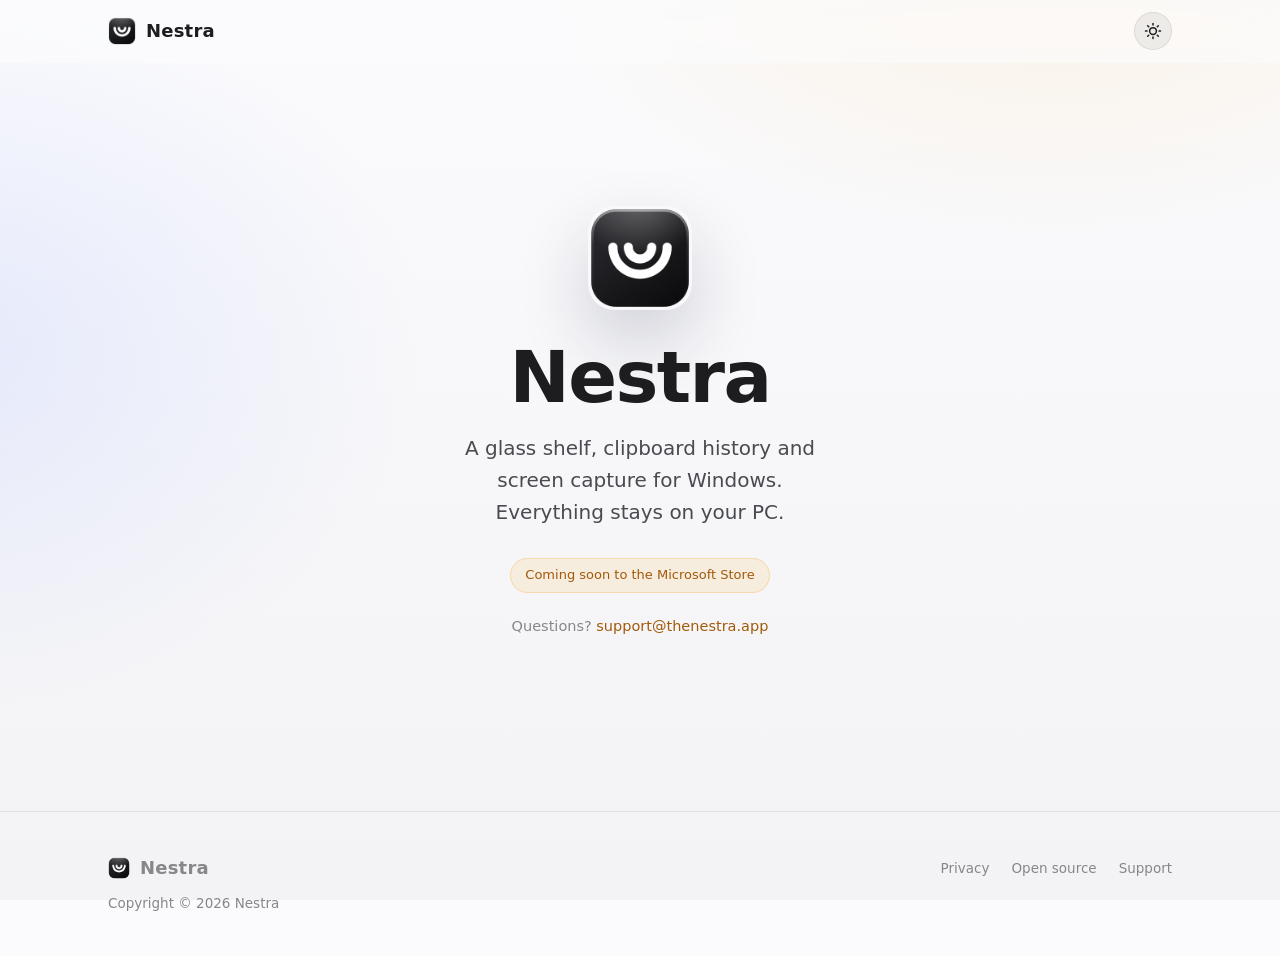
==== index.html @ 472afe2f "Nestra website: home, privacy and open source pages" ====
<!DOCTYPE html>
<html lang="en" data-theme="dark">
<head>
<meta charset="utf-8">
<meta name="viewport" content="width=device-width, initial-scale=1">
<title>Nestra</title>
<meta name="description" content="A glass shelf, clipboard history and screen capture for Windows. Everything stays on your PC.">
<link rel="icon" href="favicon.ico">
<script>(function(){try{var t=localStorage.getItem('nestra-theme');if(!t)t=matchMedia('(prefers-color-scheme: light)').matches?'light':'dark';document.documentElement.setAttribute('data-theme',t);}catch(e){}})();</script>
<link rel="stylesheet" href="styles.css">
<style>
  .calm{min-height:calc(100vh - 62px - 120px);display:flex;flex-direction:column;align-items:center;justify-content:center;text-align:center;padding:60px 0}
  .calm .logo{width:104px;height:104px;border-radius:26px;box-shadow:var(--shadow);margin-bottom:30px}
  .calm h1{font-size:clamp(44px,7vw,72px);line-height:1.04;letter-spacing:-1.6px;font-weight:740}
  .calm .lead{margin:18px auto 30px;font-size:20px;color:var(--ink-soft);max-width:30ch}
  .calm .tag{margin-bottom:22px}
  .calm .ask{font-size:14.5px;color:var(--ink-mute)}
  .calm .ask a{color:var(--link)}
</style>
</head>
<body>

<nav>
  <div class="wrap">
    <a class="brand" href="/"><img src="nestra.png" alt="Nestra"> Nestra</a>
    <div class="links">
      <button class="theme-toggle" aria-label="Toggle theme" title="Toggle light / dark">
        <svg class="moon" viewBox="0 0 24 24" fill="none" stroke="currentColor" stroke-width="2" stroke-linecap="round" stroke-linejoin="round"><path d="M21 12.8A9 9 0 1 1 11.2 3a7 7 0 0 0 9.8 9.8z"/></svg>
        <svg class="sun" viewBox="0 0 24 24" fill="none" stroke="currentColor" stroke-width="2" stroke-linecap="round" stroke-linejoin="round"><circle cx="12" cy="12" r="4.5"/><path d="M12 2v2M12 20v2M4.9 4.9l1.4 1.4M17.7 17.7l1.4 1.4M2 12h2M20 12h2M4.9 19.1l1.4-1.4M17.7 6.3l1.4-1.4"/></svg>
      </button>
    </div>
  </div>
</nav>

<main class="wrap calm">
  <img class="logo reveal" src="nestra.png" alt="">
  <div class="reveal">
    <h1>Nestra</h1>
    <p class="lead">A glass shelf, clipboard history and screen capture for Windows. Everything stays on your PC.</p>
    <span class="tag">Coming soon to the Microsoft Store</span>
    <p class="ask">Questions? <a href="mailto:support@thenestra.app">support@thenestra.app</a></p>
  </div>
</main>

<footer>
  <div class="wrap">
    <a class="brand" href="/"><img src="nestra.png" alt="Nestra" style="width:22px;height:22px"> Nestra</a>
    <div class="links">
      <a href="privacy.html">Privacy</a>
      <a href="source.html">Open source</a>
      <a href="mailto:support@thenestra.app">Support</a>
    </div>
  </div>
  <div class="wrap legal">Copyright © 2026 Nestra</div>
</footer>

<script src="app.js"></script>
</body>
</html>
---- styles.css ----
/* Nestra · thenestra.app */
:root{
  --amber:#f3a826; --amber-hi:#ffb938; --amber-ink:#1f1400;
  --radius:20px; --max:1120px;
  --ease:cubic-bezier(.16,1,.3,1);
}
/* ---- DARK (default) ---- */
:root,[data-theme="dark"]{
  --bg:#0c0e12; --bg2:#15181f;
  --ink:#f2f4f8; --ink-soft:#aab1bf; --ink-mute:#767d8b;
  --card:rgba(255,255,255,.045); --card-brd:rgba(255,255,255,.09); --card-hi:rgba(255,255,255,.08);
  --nav:rgba(12,14,18,.6); --nav-brd:rgba(255,255,255,.07);
  --glass:rgba(255,255,255,.10); --glass-brd:rgba(255,255,255,.22);
  --blob:.55; --shadow:0 30px 70px rgba(0,0,0,.5);
  --toggle-bg:rgba(255,255,255,.08);
  --link:#ffb938; --ok:#7fe0a8;
}
/* ---- LIGHT ---- */
[data-theme="light"]{
  --bg:#fbfbfd; --bg2:#f3f3f6;
  --ink:#1d1d1f; --ink-soft:#494b50; --ink-mute:#86868b;
  --card:rgba(0,0,0,.022); --card-brd:rgba(0,0,0,.08); --card-hi:rgba(0,0,0,.04);
  --nav:rgba(251,251,253,.72); --nav-brd:rgba(0,0,0,.08);
  --glass:rgba(255,255,255,.55); --glass-brd:rgba(255,255,255,.85);
  --blob:.45; --shadow:0 30px 70px rgba(20,30,60,.18);
  --toggle-bg:rgba(0,0,0,.06);
  --link:#a3590a; --ok:#1d8a4f;
}
*{box-sizing:border-box;margin:0;padding:0}
html{scroll-behavior:smooth}
body{
  font-family:"Segoe UI Variable Display","Segoe UI",-apple-system,system-ui,sans-serif;
  background:var(--bg); color:var(--ink); line-height:1.6; -webkit-font-smoothing:antialiased;
  overflow-x:hidden; transition:background .5s var(--ease), color .5s var(--ease);
}
a{color:inherit;text-decoration:none}
.wrap{max-width:var(--max);margin:0 auto;padding:0 28px}

/* ambient color blobs */
body::after{content:"";position:fixed;inset:0;z-index:-1;pointer-events:none;
  transition:opacity .5s var(--ease);
  background:
   radial-gradient(900px 520px at 82% -8%,rgba(243,168,38,.13),transparent 60%),
   radial-gradient(820px 620px at -5% 38%,rgba(91,124,255,.12),transparent 60%),
   linear-gradient(180deg,var(--bg),var(--bg2))}

/* nav */
nav{position:sticky;top:0;z-index:50;backdrop-filter:blur(18px) saturate(160%);
  background:var(--nav);border-bottom:1px solid transparent;transition:.4s var(--ease)}
nav.scrolled{border-bottom-color:var(--nav-brd)}
nav .wrap{display:flex;align-items:center;gap:14px;height:62px}
.brand{display:flex;align-items:center;gap:10px;font-weight:680;font-size:18px;letter-spacing:.2px}
.brand img{width:28px;height:28px;border-radius:8px}
nav .links{margin-left:auto;display:flex;align-items:center;gap:24px}
nav .links a:not(.btn){color:var(--ink-soft);font-size:14.5px;transition:color .2s}
nav .links a:not(.btn):hover{color:var(--ink)}
.theme-toggle{width:38px;height:38px;border-radius:50%;border:1px solid var(--card-brd);
  background:var(--toggle-bg);cursor:pointer;display:flex;align-items:center;justify-content:center;
  color:var(--ink);transition:.25s var(--ease)}
.theme-toggle:hover{transform:rotate(18deg) scale(1.06)}
.theme-toggle svg{width:18px;height:18px}
[data-theme="dark"] .sun{display:none} [data-theme="light"] .moon{display:none}

.btn{display:inline-flex;align-items:center;gap:9px;border-radius:12px;padding:11px 19px;
  font-weight:640;font-size:14.5px;cursor:pointer;border:1px solid transparent;
  transition:transform .2s var(--ease),background .2s,box-shadow .25s}
.btn-amber{background:var(--amber);color:var(--amber-ink);box-shadow:0 8px 24px rgba(243,168,38,.28)}
.btn-amber:hover{background:var(--amber-hi);transform:translateY(-2px);box-shadow:0 12px 30px rgba(243,168,38,.4)}
.btn-ghost{background:var(--card-hi);color:var(--ink);border-color:var(--card-brd)}
.btn-ghost:hover{transform:translateY(-2px);background:var(--card-brd)}
.btn .store{font-size:18px}

/* scroll-reveal */
.reveal{opacity:0;transform:translateY(34px);
  transition:opacity .9s var(--ease),transform .9s var(--ease)}
.reveal.in{opacity:1;transform:none}
@media(prefers-reduced-motion:reduce){.reveal{opacity:1;transform:none;transition:none}}

/* hero */
.hero{padding:92px 0 70px;display:grid;grid-template-columns:1.05fr .95fr;gap:50px;align-items:center}
.tag{display:inline-flex;align-items:center;gap:8px;font-size:13px;color:var(--link);
  background:rgba(243,168,38,.12);border:1px solid rgba(243,168,38,.28);padding:6px 14px;border-radius:999px;margin-bottom:24px}
.hero h1{font-size:clamp(40px,6vw,68px);line-height:1.04;letter-spacing:-1.6px;font-weight:740}
.hero h1 em{font-style:normal;color:var(--amber-hi)}
.hero p.lead{margin:22px 0 32px;font-size:19px;color:var(--ink-soft);max-width:31ch}
.hero .cta{display:flex;gap:13px;flex-wrap:wrap;align-items:center}
.price-note{font-size:13.5px;color:var(--ink-mute);margin-top:18px}
.price-note b{color:var(--ink-soft);font-weight:600}

/* glass shelf mockup */
.stage{position:relative;display:flex;justify-content:center;transform:translateY(var(--py,0));will-change:transform}
.stage .blob{position:absolute;inset:-46px;border-radius:44px;z-index:0;
  background:linear-gradient(135deg,#ff7a59,#f3a826 42%,#5b7cff);filter:blur(42px);opacity:var(--blob)}
.shelf{position:relative;z-index:1;width:300px;border-radius:22px;padding:12px;
  background:var(--glass);backdrop-filter:blur(24px) saturate(150%);-webkit-backdrop-filter:blur(24px) saturate(150%);
  border:1px solid var(--glass-brd);box-shadow:var(--shadow);
  transform:perspective(1000px) rotateX(var(--rx,0deg)) rotateY(var(--ry,0deg));
  transition:transform .4s var(--ease)}
.shelf .head{display:flex;align-items:center;gap:8px;color:var(--ink);font-weight:600;font-size:14px;padding:4px 8px 12px;opacity:.92}
.shelf .head .grip{letter-spacing:-2px;opacity:.6}
.shelf .row{display:flex;align-items:center;gap:11px;padding:9px;border-radius:13px;margin-bottom:7px;
  background:var(--card-hi);border:1px solid var(--card-brd);transition:transform .3s var(--ease)}
.shelf:hover .row{transform:translatex(0)}
.shelf .row:last-child{margin-bottom:0}
.shelf .thumb{width:38px;height:38px;border-radius:10px;flex:0 0 auto;display:flex;align-items:center;justify-content:center;font-size:13px;font-weight:700;color:#fff}
.thumb.pdf{background:linear-gradient(135deg,#e8643c,#c33)}
.thumb.img{background:linear-gradient(135deg,#5b7cff,#9b6cff)}
.thumb.stk{background:linear-gradient(135deg,#2a2f3a,#3a4150);font-size:16px}
.thumb.note{background:linear-gradient(135deg,#f3a826,#e8893c);color:#2a1c00;font-size:17px}
.shelf .nm{color:var(--ink);font-size:13.5px;font-weight:600;line-height:1.25}
.shelf .sb{color:var(--ink-mute);font-size:11.5px}
.shelf .palette{display:flex;gap:7px;padding:11px 9px 5px}
.shelf .palette span{width:26px;height:26px;border-radius:9px;border:1px solid var(--glass-brd)}
.float{position:absolute;z-index:2;background:var(--bg);border:1px solid var(--card-brd);border-radius:13px;
  padding:9px 13px;font-size:12.5px;color:var(--ink-soft);box-shadow:0 14px 34px rgba(0,0,0,.22)}
.float b{color:var(--ink);font-weight:600}
.float.f1{top:2px;left:-22px;animation:bob 4s var(--ease) infinite}
.float.f2{bottom:14px;right:-26px;animation:bob 4.6s var(--ease) infinite .4s}
@keyframes bob{50%{transform:translateY(-9px)}}

/* sections */
section{padding:78px 0}
.eyebrow{color:var(--amber-hi);font-weight:650;font-size:13px;letter-spacing:1.6px;text-transform:uppercase}
.h2{font-size:clamp(30px,4vw,40px);letter-spacing:-.8px;font-weight:720;margin:10px 0 14px}
.sub{color:var(--ink-soft);font-size:17.5px;max-width:60ch}
.center{text-align:center;margin:0 auto}
.center .sub{margin-inline:auto}

/* big statement */
.statement{padding:120px 0;text-align:center}
.statement h2{font-size:clamp(34px,5.5vw,60px);line-height:1.08;letter-spacing:-1.4px;font-weight:740;max-width:16ch;margin:0 auto}
.statement h2 em{font-style:normal;color:var(--amber-hi)}

.grid{display:grid;grid-template-columns:repeat(3,1fr);gap:18px;margin-top:44px}
.feat{background:var(--card);border:1px solid var(--card-brd);border-radius:var(--radius);padding:26px;
  backdrop-filter:blur(8px);transition:transform .3s var(--ease),border-color .3s,background .3s}
.feat:hover{transform:translateY(-5px);border-color:var(--amber);background:var(--card-hi)}
.feat .ic{width:44px;height:44px;border-radius:12px;display:flex;align-items:center;justify-content:center;
  font-size:21px;margin-bottom:16px;background:rgba(243,168,38,.14);border:1px solid rgba(243,168,38,.26)}
.feat h3{font-size:18px;font-weight:660;margin-bottom:7px}
.feat p{color:var(--ink-soft);font-size:14.5px}

/* private band */
.band{background:linear-gradient(120deg,rgba(243,168,38,.12),rgba(91,124,255,.09));
  border:1px solid var(--card-brd);border-radius:26px;padding:54px;text-align:center}

/* pricing */
.price-card{max-width:450px;margin:44px auto 0;background:var(--card);border:1px solid var(--card-brd);
  border-radius:24px;padding:40px 36px;text-align:center;backdrop-filter:blur(10px);
  transition:transform .3s var(--ease),box-shadow .3s}
.price-card:hover{transform:translateY(-4px);box-shadow:var(--shadow)}
.price-card .once{color:var(--amber-hi);font-weight:600;margin-bottom:4px}
.price-card .amt{font-size:60px;font-weight:780;letter-spacing:-2px}
.price-card ul{list-style:none;text-align:left;margin:24px auto 28px;max-width:290px;display:grid;gap:12px}
.price-card li{display:flex;gap:11px;color:var(--ink-soft);font-size:15px}
.price-card li::before{content:"✓";color:var(--amber-hi);font-weight:800}

/* footer */
footer{border-top:1px solid var(--card-brd);padding:42px 0;margin-top:30px}
footer .wrap{display:flex;align-items:center;gap:16px;flex-wrap:wrap;color:var(--ink-mute);font-size:13.5px}
footer .links{margin-left:auto;display:flex;gap:22px}
footer a:hover{color:var(--ink)}
.legal{margin-top:10px;color:var(--ink-mute);font-size:12.5px}

@media(max-width:880px){
  .hero{grid-template-columns:1fr;gap:56px;padding-top:56px}
  .grid{grid-template-columns:1fr}
  nav .links a:not(.btn):not(.theme-toggle){display:none}
}
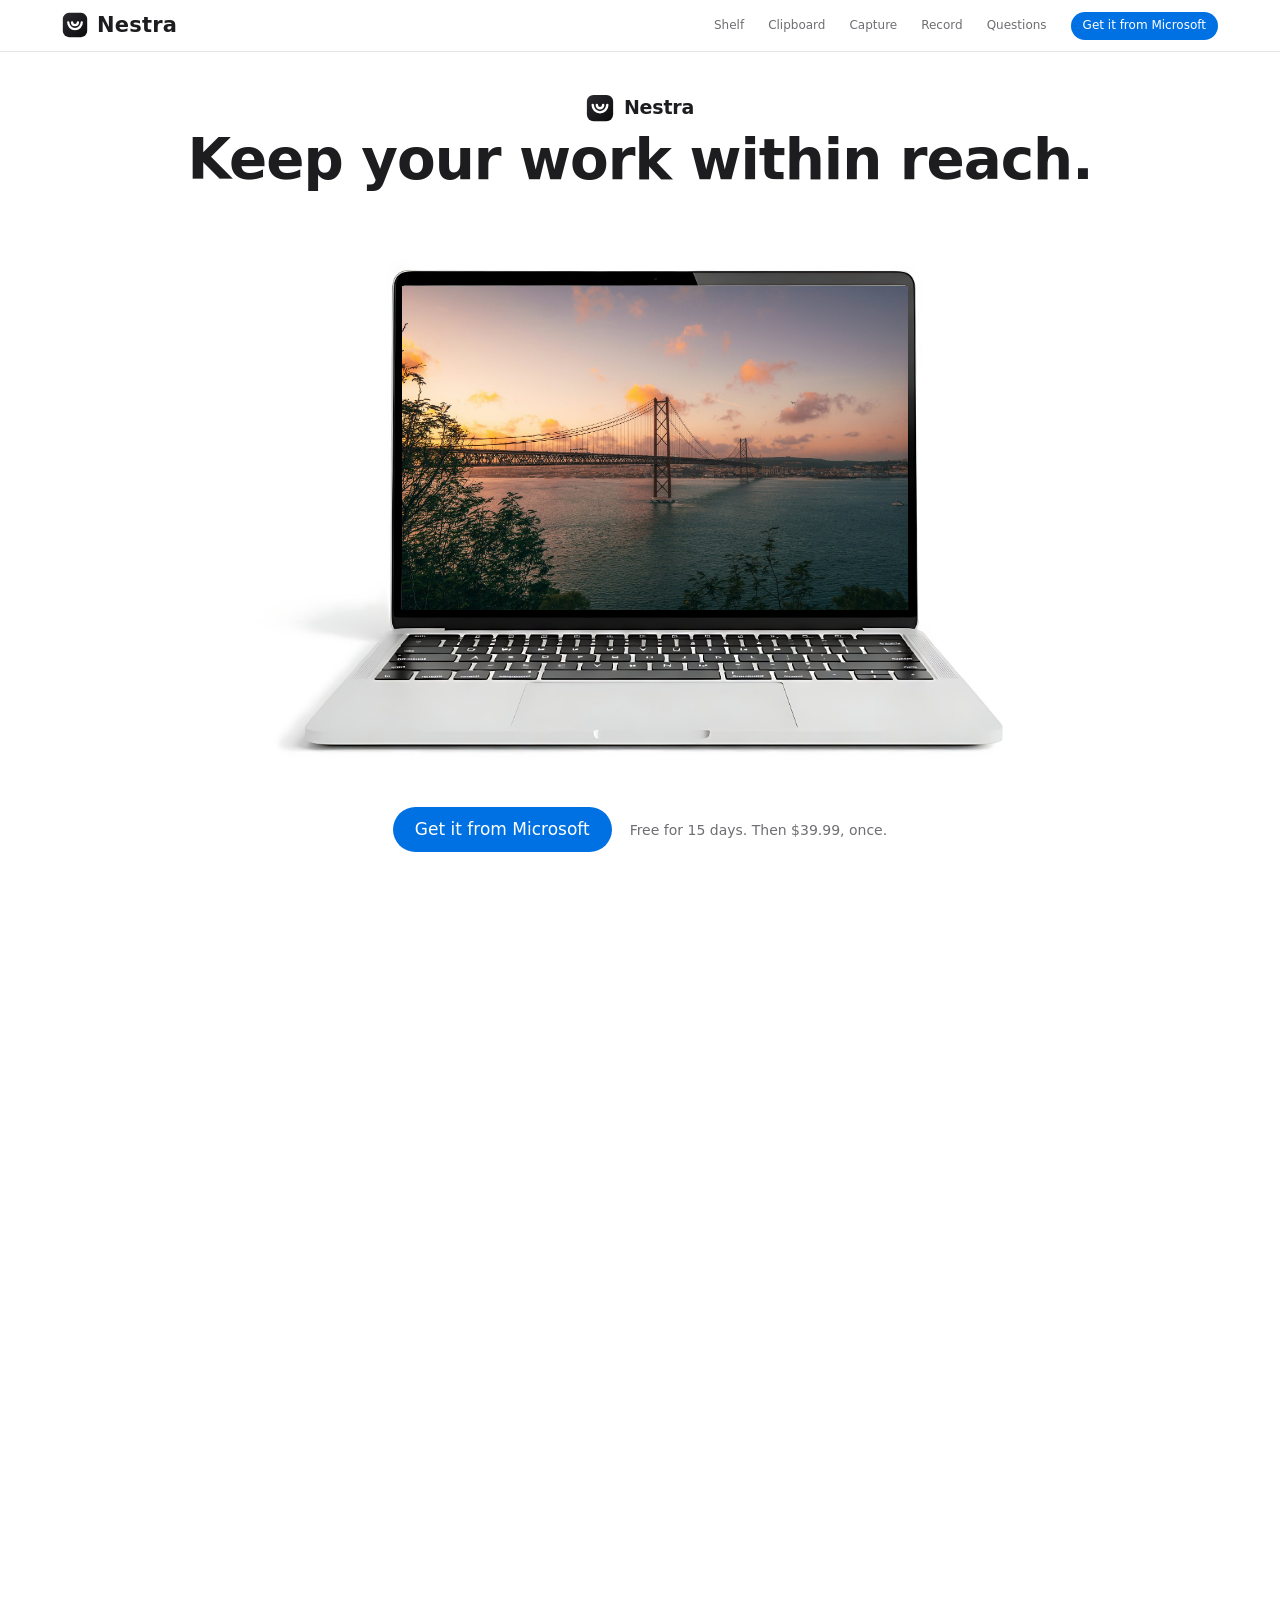
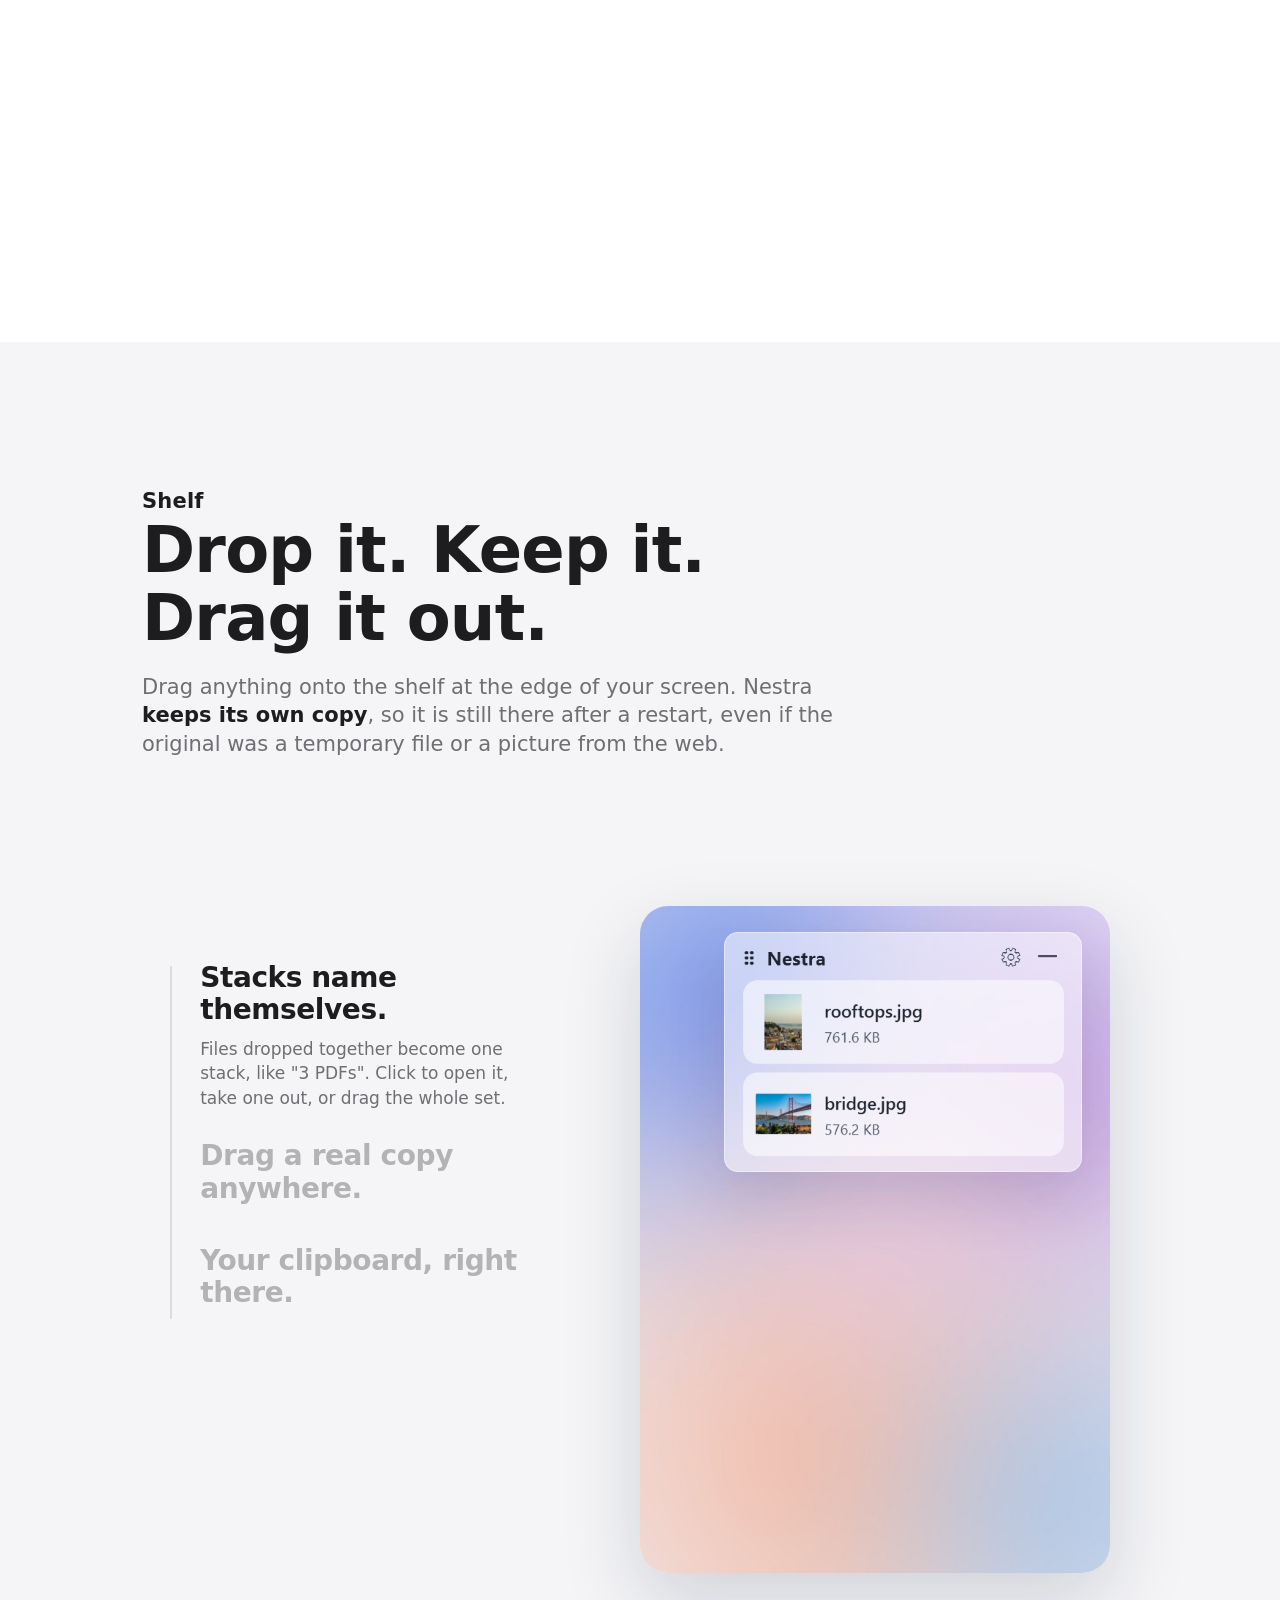
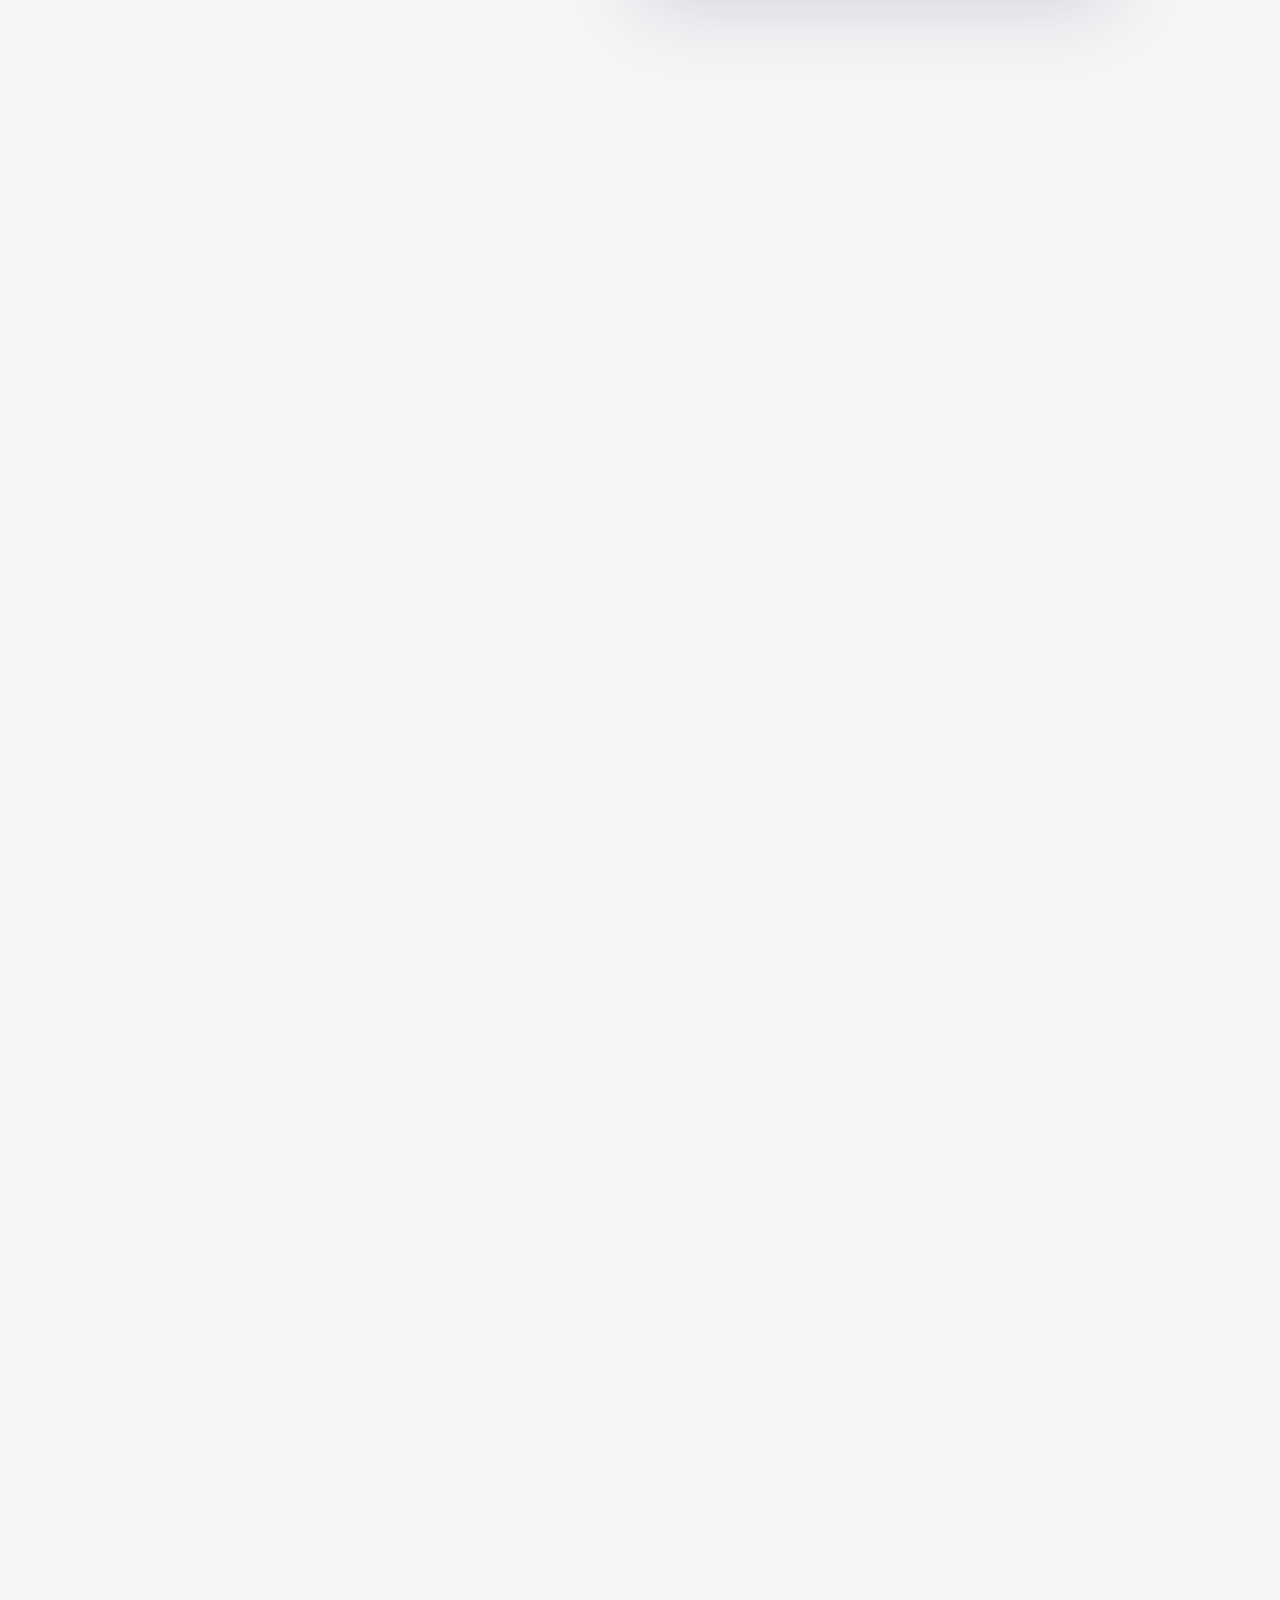
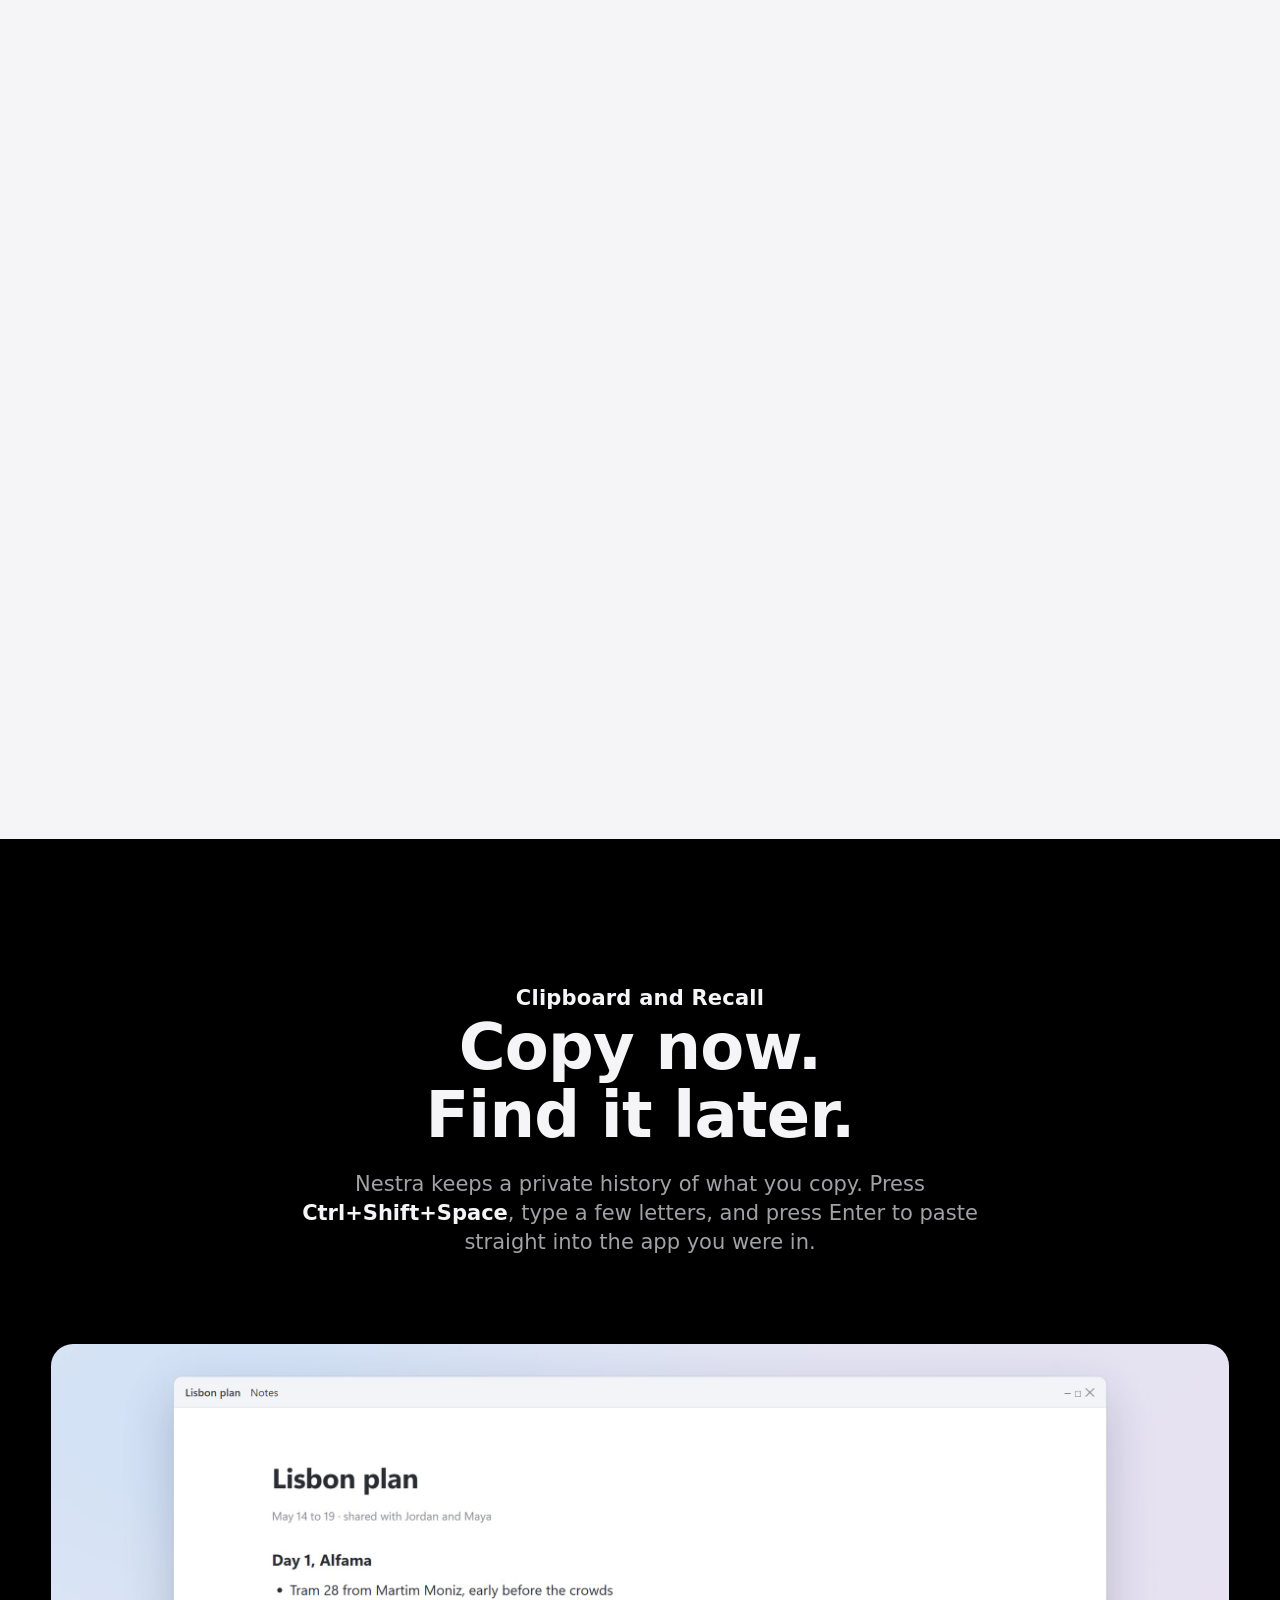
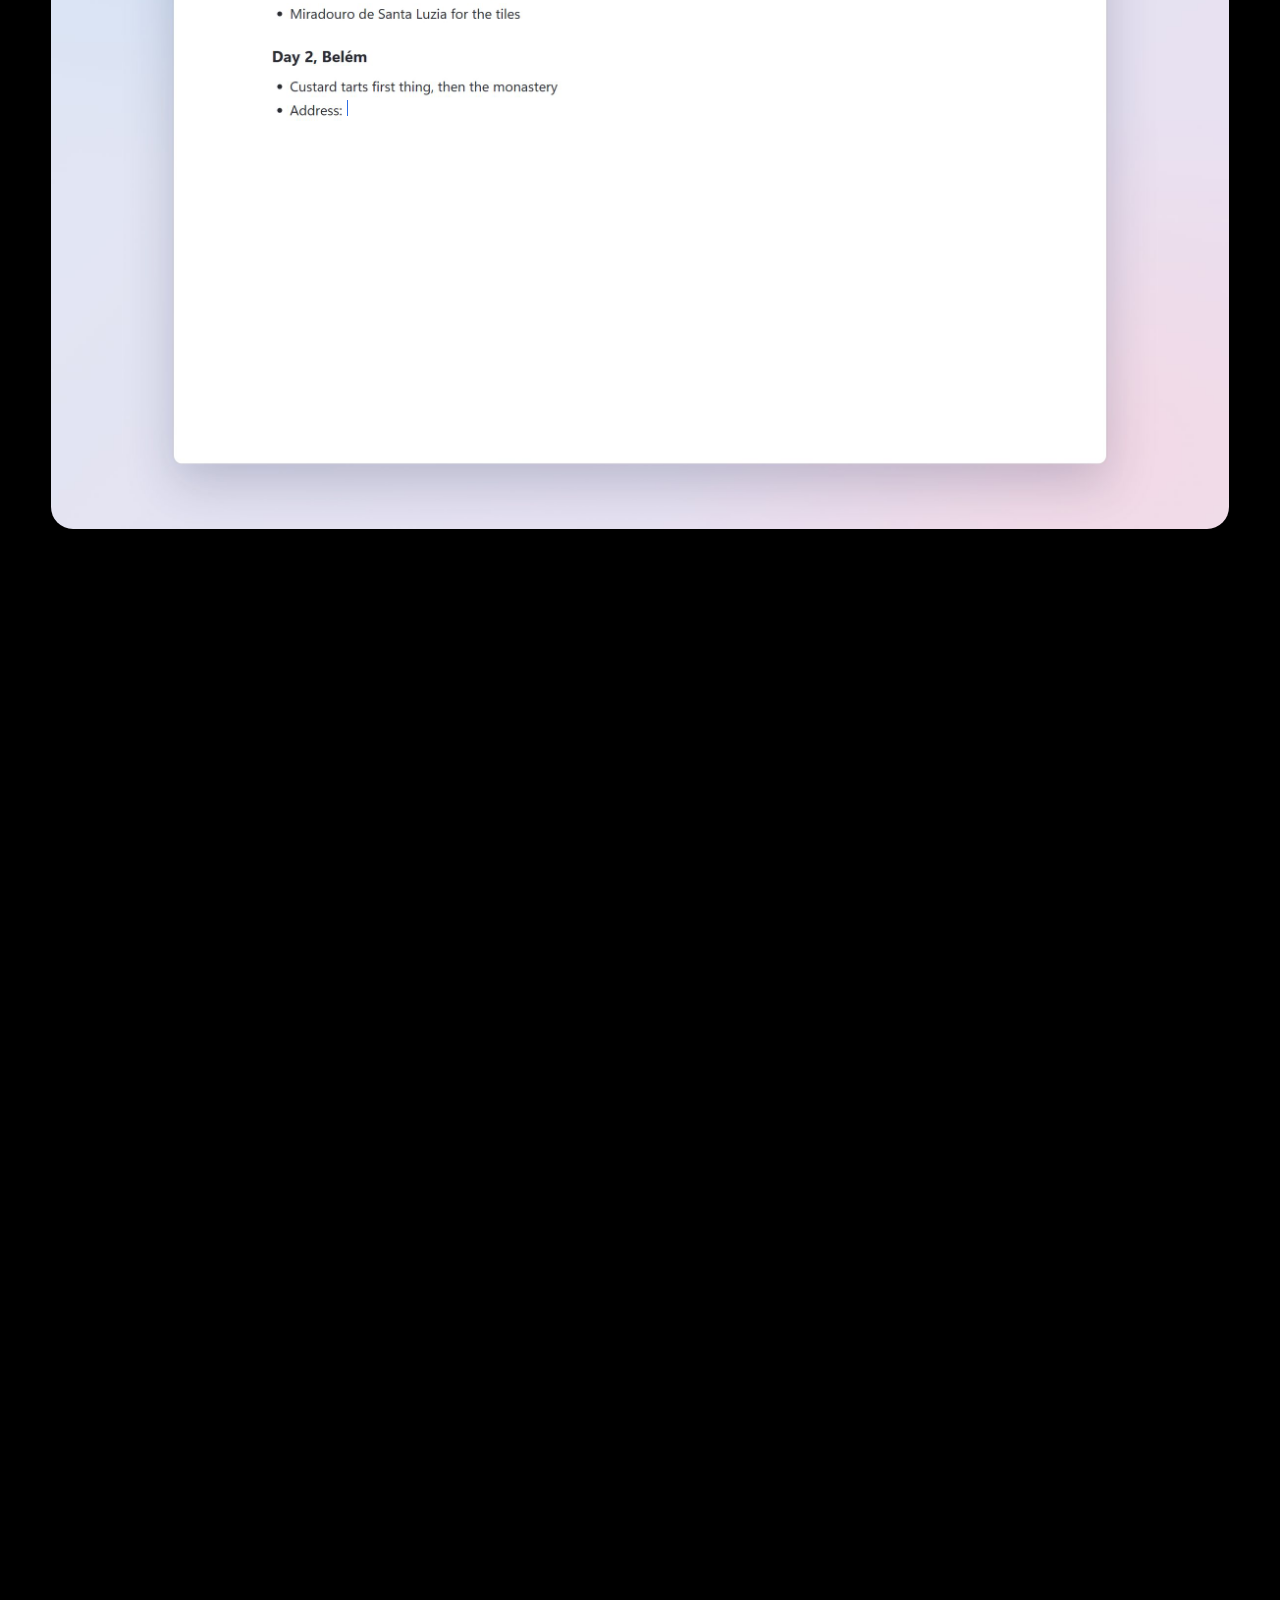
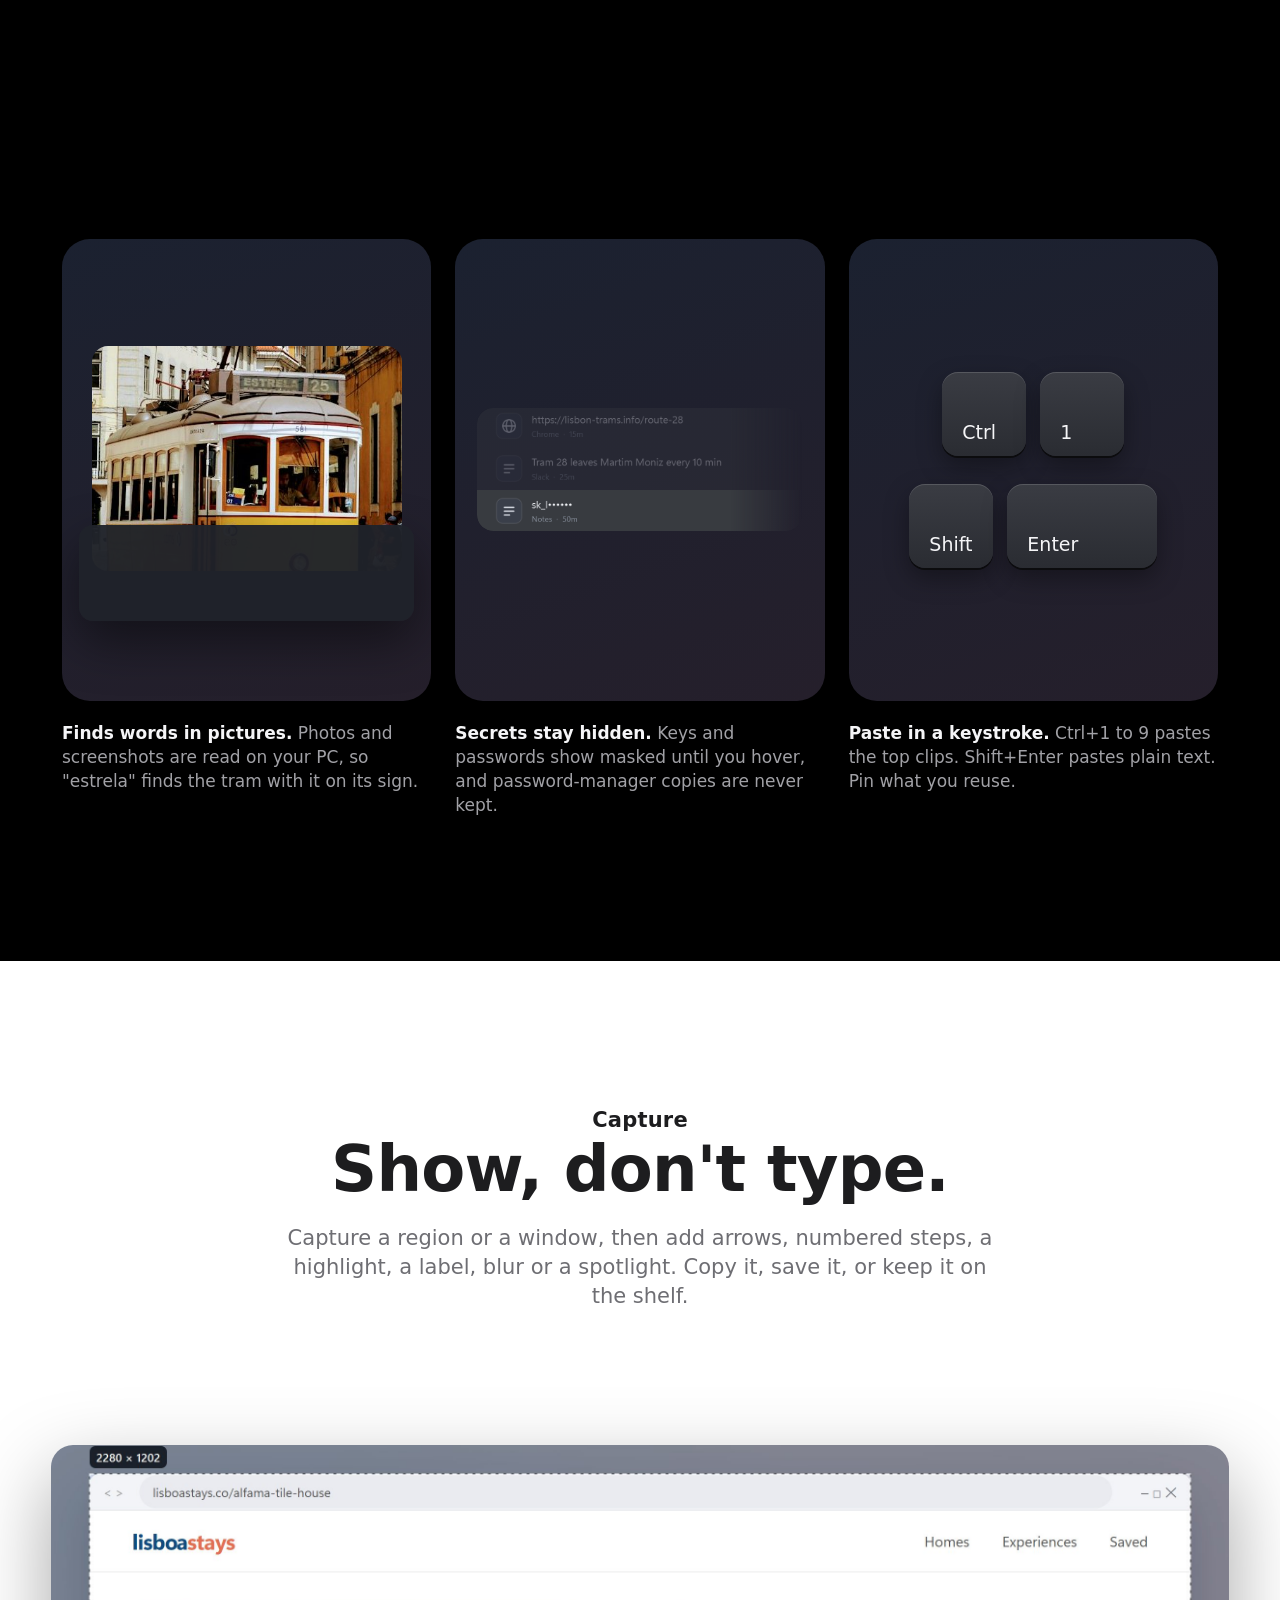
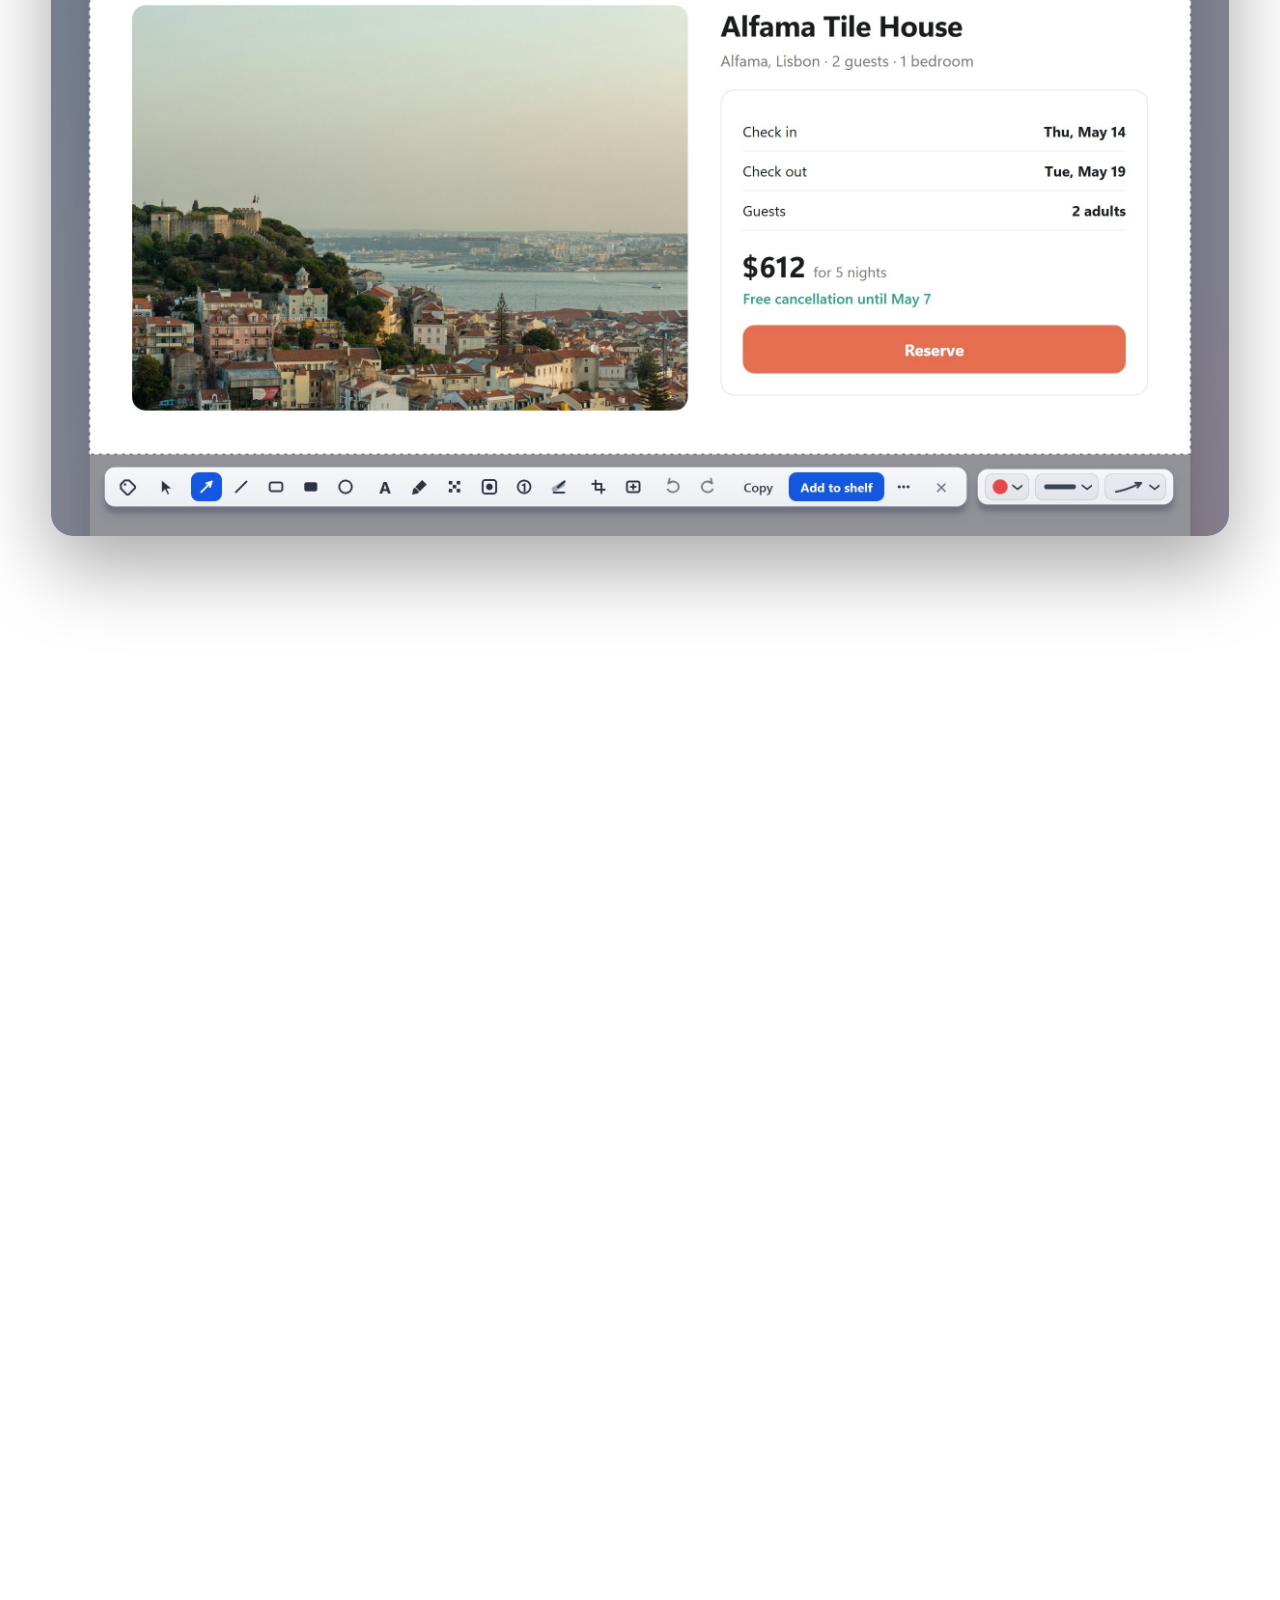
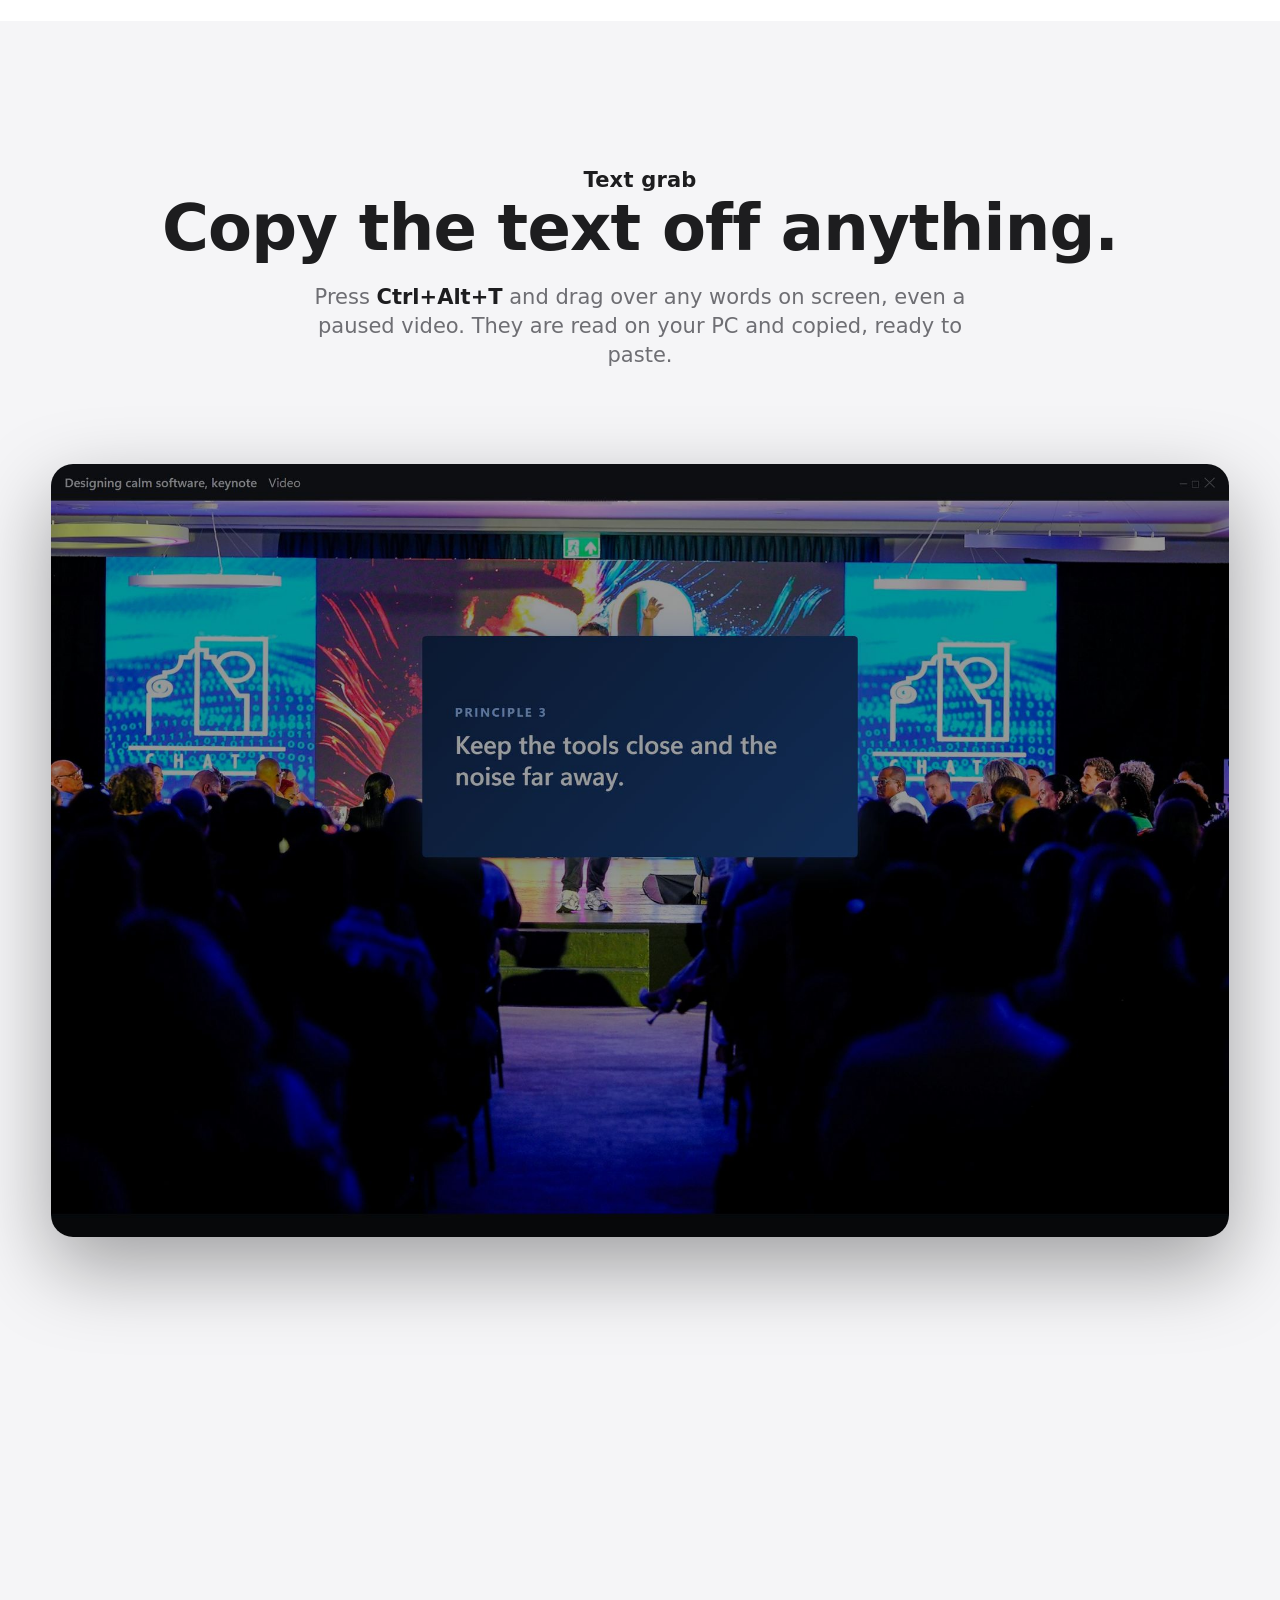
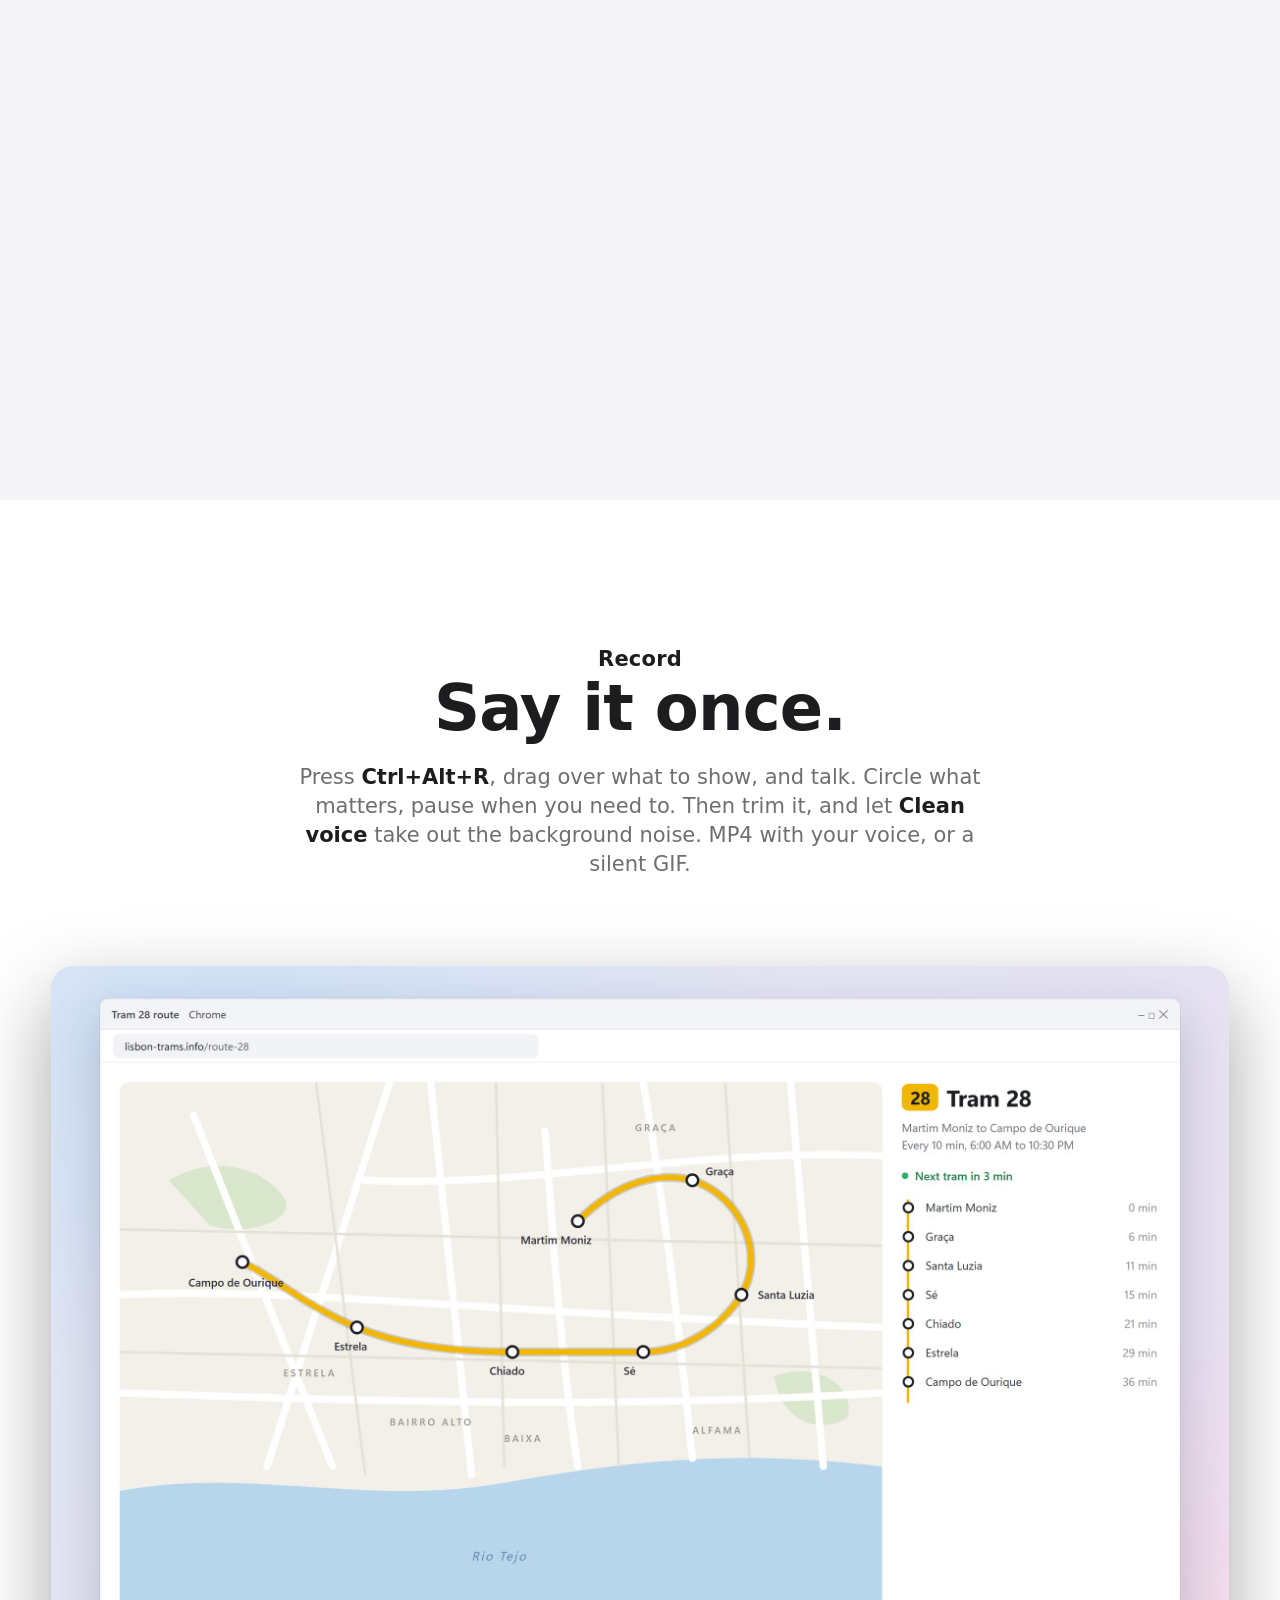
==== commit bb12823b: "New homepage, Support page and refreshed site pages" ====
--- a/index.html
+++ b/index.html
@@ -1,59 +1,847 @@
 <!DOCTYPE html>
-<html lang="en" data-theme="dark">
+<html lang="en">
 <head>
 <meta charset="utf-8">
 <meta name="viewport" content="width=device-width, initial-scale=1">
-<title>Nestra</title>
-<meta name="description" content="A glass shelf, clipboard history and screen capture for Windows. Everything stays on your PC.">
+<title>Nestra · Keep your work within reach</title>
+<meta name="description" content="Nestra is a shelf, clipboard history and screen capture that live at the edge of your Windows desktop. Everything stays on your PC.">
 <link rel="icon" href="favicon.ico">
-<script>(function(){try{var t=localStorage.getItem('nestra-theme');if(!t)t=matchMedia('(prefers-color-scheme: light)').matches?'light':'dark';document.documentElement.setAttribute('data-theme',t);}catch(e){}})();</script>
-<link rel="stylesheet" href="styles.css">
+<link rel="canonical" href="https://thenestra.app/">
+<meta property="og:title" content="Nestra · Keep your work within reach">
+<meta property="og:description" content="A shelf, clipboard history and screen capture that live at the edge of your Windows desktop.">
+<meta property="og:image" content="https://thenestra.app/web4/share.jpg">
+<meta property="og:url" content="https://thenestra.app/">
+<meta name="twitter:card" content="summary_large_image">
+<link rel="preload" as="image" href="web4/laptop.jpg" fetchpriority="high">
+<link rel="preload" as="image" href="web4/wall-sunset.jpg" fetchpriority="high">
+<script>(function(){try{var t=localStorage.getItem('nestra-theme');if(t)document.documentElement.setAttribute('data-theme',t);}catch(e){}})();</script>
 <style>
-  .calm{min-height:calc(100vh - 62px - 120px);display:flex;flex-direction:column;align-items:center;justify-content:center;text-align:center;padding:60px 0}
-  .calm .logo{width:104px;height:104px;border-radius:26px;box-shadow:var(--shadow);margin-bottom:30px}
-  .calm h1{font-size:clamp(44px,7vw,72px);line-height:1.04;letter-spacing:-1.6px;font-weight:740}
-  .calm .lead{margin:18px auto 30px;font-size:20px;color:var(--ink-soft);max-width:30ch}
-  .calm .tag{margin-bottom:22px}
-  .calm .ask{font-size:14.5px;color:var(--ink-mute)}
-  .calm .ask a{color:var(--link)}
+
+:root{
+  --bg:#fff; --bg2:#f5f5f7; --ink:#1d1d1f; --ink2:#6e6e73; --ink3:#86868b; --line:rgba(0,0,0,.1);
+  --card:#fff; --pill:#0071e3; --pill-ink:#fff; --nav:rgba(255,255,255,.8); --typed:rgb(21,24,29);
+  --font:"Segoe UI Variable Display","SF Pro Display","Segoe UI",system-ui,-apple-system,sans-serif;
+  --ease:cubic-bezier(.22,1,.36,1);
+}
+@media (prefers-color-scheme: dark){:root:not([data-theme="light"]){
+  --bg:#000; --bg2:#141416; --ink:#f5f5f7; --ink2:#a1a1a6; --ink3:#86868b; --line:rgba(255,255,255,.14);
+  --card:#1c1c1e; --nav:rgba(0,0,0,.72); --typed:rgb(238,240,244);}}
+:root[data-theme="dark"]{
+  --bg:#000; --bg2:#141416; --ink:#f5f5f7; --ink2:#a1a1a6; --ink3:#86868b; --line:rgba(255,255,255,.14);
+  --card:#1c1c1e; --nav:rgba(0,0,0,.72); --typed:rgb(238,240,244);}
+*{box-sizing:border-box;margin:0;padding:0}
+html{scroll-behavior:smooth}
+body{font-family:var(--font);background:var(--bg);color:var(--ink);-webkit-font-smoothing:antialiased;line-height:1.47;font-size:17px;overflow-x:hidden}
+a{color:inherit;text-decoration:none}
+img,canvas{display:block;max-width:100%}
+.wrap{max-width:1040px;margin:0 auto;padding:0 22px}
+.wide{max-width:1200px;margin:0 auto;padding:0 22px}
+
+
+nav{position:sticky;top:0;z-index:50;height:52px;background:var(--nav);
+  backdrop-filter:saturate(180%) blur(20px);-webkit-backdrop-filter:saturate(180%) blur(20px);border-bottom:1px solid var(--line)}
+nav .wide{height:100%;display:flex;align-items:center;gap:24px}
+.brand{display:flex;align-items:center;gap:9px;font-size:21px;font-weight:600;letter-spacing:.01em}
+.brand img{width:26px;height:26px}
+nav .links{margin-left:auto;display:flex;gap:24px;font-size:12px;color:var(--ink2)}
+nav .links a:hover{color:var(--ink)}
+.pill{display:inline-flex;align-items:center;justify-content:center;border-radius:980px;background:var(--pill);color:var(--pill-ink);transition:background .2s}
+.pill:hover{background:#0077ed}
+nav .pill{font-size:12px;padding:0 12px;height:28px}
+.pill.big{font-size:17px;padding:0 22px;height:45px}
+
+.eyebrow{font-size:21px;font-weight:600;letter-spacing:.01em}
+.h1{font-size:clamp(48px,7.2vw,80px);line-height:1.05;letter-spacing:-.015em;font-weight:600}
+.h2{font-size:clamp(40px,5.4vw,64px);line-height:1.06;letter-spacing:-.012em;font-weight:600}
+.lead{font-size:clamp(19px,1.8vw,21px);color:var(--ink2);line-height:1.38;max-width:34em}
+.lead b{color:var(--ink);font-weight:600}
+.center{text-align:center}.center .lead{margin-left:auto;margin-right:auto}
+section{padding:144px 0}
+.band{background:var(--bg2)}
+.dark{background:#000;color:#f5f5f7;--ink:#f5f5f7;--ink2:#a1a1a6;--card:#1c1c1e;--bg2:#141416;--typed:rgb(238,240,244)}
+.head{margin-bottom:56px}
+.head .lead{margin-top:20px}
+
+.light-only{} .dark-only{display:none}
+:root[data-theme="dark"] .light-only{display:none} :root[data-theme="dark"] .dark-only{display:block}
+@media (prefers-color-scheme: dark){:root:not([data-theme="light"]) .light-only{display:none}:root:not([data-theme="light"]) .dark-only{display:block}}
+
+.frame{border-radius:28px;overflow:hidden;position:relative;background:var(--bg2)}
+.frame img{width:100%;height:auto}
+
+
+.hero{padding:72px 0 0;text-align:center}
+.hero .icon{width:84px;height:84px;margin:0 auto 18px}
+.hero .lead{margin:20px auto 0}
+.hero .cta{margin-top:30px;display:flex;flex-direction:column;align-items:center;gap:12px}
+.hero .cta small{font-size:14px;color:var(--ink2)}
+.hero .stage{margin-top:64px}
+
+
+.gallery{display:flex;gap:20px;overflow-x:auto;scroll-snap-type:x mandatory;padding:0 max(22px,calc((100vw - 1040px)/2));scrollbar-width:none}
+.gallery::-webkit-scrollbar{display:none}
+.slide{flex:0 0 min(1040px,88vw);scroll-snap-align:center;position:relative;color:var(--ink)}
+.slide img{display:block;width:100%;aspect-ratio:16/9;object-fit:cover;border-radius:28px;background:var(--bg2)}
+.slide .cap{display:block;margin:22px 4px 0;font-size:clamp(19px,1.9vw,24px);line-height:1.2;font-weight:600;max-width:24em}
+.slide .cap span{display:block;color:var(--ink2);font-weight:400;font-size:.75em;margin-top:4px}
+.dots{display:flex;gap:10px;justify-content:center;margin-top:28px}
+.dots button{width:8px;height:8px;border-radius:50%;border:0;background:var(--ink3);opacity:.4;cursor:pointer;transition:all .3s var(--ease)}
+.dots button.on{opacity:1;width:28px;border-radius:999px;background:var(--ink)}
+
+
+.moments{display:grid;grid-template-columns:repeat(3,1fr);gap:24px}
+.moments.two{grid-template-columns:1fr 1fr}
+.m .pic{border-radius:28px;overflow:hidden;aspect-ratio:4/5;background:var(--bg2)}
+.moments.two .m .pic{aspect-ratio:4/3}
+.pic.keys{display:flex;flex-direction:column;align-items:center;justify-content:center;gap:28px;background:radial-gradient(120% 90% at 50% 0%,#2a2c33,#141416 70%)}
+.pic.keys .combo{display:flex;gap:14px}
+.pic.keys kbd{min-width:84px;height:84px;padding:0 20px;display:inline-flex;align-items:flex-end;justify-content:flex-start;border-radius:16px;font:500 19px/1 var(--font);color:#f5f5f7;background:linear-gradient(#3a3c43,#2a2c32);box-shadow:inset 0 1px 0 rgba(255,255,255,.14),0 2px 0 #0c0c0e,0 10px 24px rgba(0,0,0,.35);padding-bottom:14px}
+.pic.keys kbd.wide{min-width:150px}
+.m .pic img{width:100%;height:100%;object-fit:cover}
+.m p{margin-top:20px;font-size:17px;color:var(--ink2);max-width:24em;line-height:1.42}
+.m p b{color:var(--ink);font-weight:600}
+
+
+.recall{position:relative;container-type:inline-size}
+.recall img{transition:opacity .4s var(--ease)}
+.recall .after{position:absolute;inset:0;opacity:0}
+.recall.done .after{opacity:1}
+.recall .q{position:absolute;font-family:"Segoe UI",system-ui,sans-serif;line-height:1;color:var(--typed);white-space:pre;transition:opacity .15s}
+.recall.done .q{opacity:0}
+.recall .q .ph{opacity:.42}
+.recall .q i{display:inline-block;width:1px;height:1.1em;margin-left:1px;vertical-align:-.15em;background:currentColor;animation:blink 1s steps(1) infinite}
+@keyframes blink{50%{opacity:0}}
+
+
+.colours{display:grid;grid-template-columns:1.1fr .9fr;gap:24px;align-items:stretch}
+.mix{border-radius:28px;background:var(--bg2);display:flex;flex-direction:column;align-items:center;justify-content:center;gap:28px;padding:48px}
+.tile{width:220px;height:220px;border-radius:44px;overflow:hidden;box-shadow:inset 0 0 0 1px rgba(0,0,0,.08)}
+.tile canvas{width:100%;height:100%}
+.sw{display:flex;gap:10px;flex-wrap:wrap;justify-content:center}
+.sw span{display:flex;align-items:center;gap:8px;font-size:14px;font-variant-numeric:tabular-nums;color:var(--ink2);background:var(--card);border-radius:999px;padding:6px 12px 6px 6px}
+.sw i{width:22px;height:22px;border-radius:50%;box-shadow:inset 0 0 0 1px rgba(0,0,0,.08)}
+
+
+.trio{display:grid;grid-template-columns:repeat(3,1fr);gap:20px}
+.card{background:var(--card);border-radius:28px;padding:36px}
+section:not(.band):not(.dark) .card{background:var(--bg2)}
+.card .ic{width:34px;height:34px;margin-bottom:18px}
+.card h4{font-size:22px;font-weight:600;letter-spacing:-.01em;line-height:1.18}
+.card p{color:var(--ink2);margin-top:10px;font-size:16px}
+.split{display:grid;grid-template-columns:1fr 1fr;gap:56px;align-items:center}
+
+
+.faq{max-width:820px;margin:0 auto;border-top:1px solid var(--line)}
+.faq details{border-bottom:1px solid var(--line)}
+.faq summary{list-style:none;cursor:pointer;padding:26px 40px 26px 0;font-size:21px;font-weight:600;position:relative}
+.faq summary::-webkit-details-marker{display:none}
+.faq summary::after{content:"+";position:absolute;right:6px;top:20px;font-size:28px;font-weight:300;color:var(--ink2);transition:transform .3s var(--ease)}
+.faq details[open] summary::after{transform:rotate(45deg)}
+.faq details p{padding:0 40px 26px 0;color:var(--ink2);font-size:17px}
+
+.final{padding:120px 0}
+.final .icon{width:72px;height:72px;margin:0 auto 18px}
+.final .pill{margin-top:26px}
+.final small{display:block;margin-top:12px;font-size:14px;color:var(--ink2)}
+
+footer{border-top:1px solid var(--line);padding:24px 0 40px;font-size:12px;color:var(--ink3)}
+footer .wide{display:flex;gap:20px;flex-wrap:wrap;align-items:center}
+footer .links{margin-left:auto;display:flex;gap:20px}
+footer a:hover{color:var(--ink)}
+
+.rise{opacity:0;transform:translateY(28px);transition:opacity .9s var(--ease),transform .9s var(--ease)}
+.rise.in{opacity:1;transform:none}
+
+
+
+.hero4{position:relative;height:290vh;background:#fff;color:#1d1d1f}
+.hero4 .pin{position:sticky;top:52px;height:calc(100vh - 52px);min-height:560px;display:flex;flex-direction:column;align-items:center;justify-content:center;overflow:hidden;padding:12px 0 18px}
+.hero4 .name{display:flex;align-items:center;gap:10px;font-size:19px;font-weight:600;letter-spacing:-.01em}
+.hero4 .name img{width:28px;height:28px}
+.hero4 h1{margin-top:8px;font-size:clamp(34px,4.4vw,64px);line-height:1.06;font-weight:600;letter-spacing:-.018em;text-align:center}
+.hero4 .rig{position:relative;width:min(1000px,88vw,calc((100vh - 290px) * 1.3447));aspect-ratio:2325/1729;margin:6px 0 2px}
+.rig .laptop{position:absolute;inset:0;width:100%;height:100%;display:block}
+.rig .screen{position:absolute;left:20.989%;top:14.864%;width:61.634%;height:53.094%;overflow:hidden;container-type:size;background:#0d0d10}
+.screen .wall{position:absolute;inset:0;width:100%;height:100%;object-fit:cover}
+.screen .shelf{position:absolute;right:1.2cqw;top:50%;width:27cqw;transform:translate(var(--sx,112%),-50%)}
+.shelf .glass{position:absolute;inset:0;border-radius:5.7%/3.9%;backdrop-filter:blur(2.6cqw) saturate(1.6);-webkit-backdrop-filter:blur(2.6cqw) saturate(1.6);box-shadow:0 1cqw 3cqw rgba(0,0,0,.3)}
+.shelf .bg{position:absolute;inset:0;width:100%;height:100%}
+.shelf .row{position:absolute;opacity:0;will-change:transform,opacity}
+.hero4 .float{position:absolute;opacity:0;will-change:transform,opacity;z-index:2}
+.hero4 .f-recall,.hero4 .f-recbar,.hero4 .f-tools{filter:drop-shadow(0 14px 28px rgba(20,24,40,.14))}
+.hero4 .f-preview{left:-19%;top:2%;width:16.5%}
+.hero4 .f-recall{left:-26%;top:49%;width:40%}
+.hero4 .f-tools{right:-17%;top:6%;width:15%}
+.hero4 .f-recbar{right:-24%;top:68%;width:34%}
+.hero4 .cta{display:flex;align-items:center;gap:18px;flex-wrap:wrap;justify-content:center}
+.hero4 .cta small{font-size:14px;color:#6e6e73}
+.hero4 .pill.big{background:#0071e3;color:#fff}
+@media (max-width:900px){.hero4 .float{display:none}.hero4{height:220vh}}
+
+
+.cards4{display:grid;grid-template-columns:repeat(3,1fr);gap:24px}
+.card4 .pic{position:relative;aspect-ratio:4/5;border-radius:28px;overflow:hidden;display:flex;align-items:center;justify-content:center;
+  background:linear-gradient(160deg,#e6ecf6,#f3edf2)}
+:root[data-theme="dark"] .card4 .pic{background:linear-gradient(160deg,#1b2130,#251f2b)}
+@media (prefers-color-scheme: dark){:root:not([data-theme="light"]) .card4 .pic{background:linear-gradient(160deg,#1b2130,#251f2b)}}
+.card4 p{margin-top:20px;font-size:17px;color:var(--ink2);max-width:24em;line-height:1.42}
+.card4 p b{color:var(--ink);font-weight:600}
+.mini{position:relative;width:80%}
+.mini .glass{position:absolute;inset:0;border-radius:var(--rad);background:var(--glass);backdrop-filter:blur(18px);-webkit-backdrop-filter:blur(18px);
+  box-shadow:0 24px 60px rgba(20,30,60,.14),inset 0 0 0 1px rgba(255,255,255,.35)}
+.mini .r{position:absolute;transition:transform .8s var(--ease),opacity .8s var(--ease);transition-delay:calc(var(--i) * 110ms + 150ms)}
+.stackc .r:first-of-type{z-index:2}
+.stackc .r:not(:first-of-type){transform:translateY(var(--o));opacity:0}
+.clipc .r{transform:translateY(16px);opacity:0}
+.card4.on .stackc .r,.card4.on .clipc .r{transform:none;opacity:1}
+.ghost{position:absolute;opacity:0;z-index:3;pointer-events:none}
+.ghost img{display:block;width:100%;border-radius:5%/22%;background:var(--glass);filter:drop-shadow(0 14px 22px rgba(10,20,40,.25))}
+.ghost .cur{position:absolute;left:30%;top:55%;width:5.5%}
+
+@keyframes drag{0%{opacity:0;transform:none}10%{opacity:.96;transform:translate(1%,-8%) rotate(-1.5deg) scale(1.04)}
+  62%{opacity:.96;transform:translate(52%,150%) rotate(-4deg) scale(1.02)}78%,100%{opacity:0;transform:translate(60%,170%) rotate(-4deg) scale(1)}}
+@media (max-width:900px){.cards4{grid-template-columns:1fr}.card4 .pic{aspect-ratio:4/3}.mini{width:50%}}
+@media (prefers-reduced-motion: reduce){.mini .r{transition:none}.card4 .ghost{animation:none}}
+
+
+.scene4{position:relative}
+.scene4 .pin{position:sticky;top:52px;height:calc(100vh - 52px);display:flex;align-items:center;justify-content:center}
+.frame4{position:relative;width:min(1180px,92vw,calc((100vh - 110px) * 1.5));aspect-ratio:1440/960;border-radius:22px;overflow:hidden;container-type:inline-size;
+  box-shadow:0 30px 80px rgba(0,0,0,.35)}
+.frame4>img.base{position:absolute;inset:0;width:100%;height:100%;display:block}
+#rscene{height:300vh}
+.rwin{position:absolute;left:26.389%;top:14.583%;width:47.222%;transform-origin:50% 0}
+.rwin .glass{opacity:0}
+.rwin .glass{position:absolute;left:0;top:0;width:100%;border-radius:1cqw;backdrop-filter:blur(2cqw) saturate(1.4);-webkit-backdrop-filter:blur(2cqw) saturate(1.4);
+  box-shadow:0 1.4cqw 4cqw rgba(0,0,0,.28)}
+.rwin img{position:absolute;left:0;top:0;width:100%;opacity:0}
+.ins{position:absolute;left:25.035%;top:45.092%;font:400 1.1806cqw/2.007cqw "Segoe UI Variable Text","Segoe UI",system-ui,sans-serif;color:rgb(42,44,51);white-space:nowrap}
+.ins .txt{display:none;border-radius:.2cqw;transition:background-color .6s}
+.ins.pasted .txt{display:inline}
+.ins.fresh .txt{background:rgba(47,111,228,.16)}
+.ins .caret{display:inline-block;width:.139cqw;height:1.39cqw;background:#2f6fe4;vertical-align:-.2cqw;margin-left:.07cqw;animation:blink 1.06s steps(1) infinite}
+@keyframes blink{50%{opacity:0}}
+.cards4.after{margin-top:56px}
+.dark .card4 .pic{background:linear-gradient(160deg,#1b2130,#251f2b)}
+.dark .card4 .mini{width:86%}
+.found{position:relative;width:84%;margin-top:-6%}
+.found .ph{display:block;width:100%;border-radius:16px;transform:translateY(8px);opacity:0;transition:transform .9s var(--ease),opacity .9s var(--ease)}
+.found .fwin{position:absolute;left:-4%;right:-4%;bottom:-22%;transform:translateY(24px);opacity:0;transition:transform .9s var(--ease) .35s,opacity .9s var(--ease) .35s}
+.found .fwin img{position:relative;display:block;width:100%}
+.found .fwin .glass{position:absolute;inset:0;border-radius:14px;background:rgba(32,35,42,.6);backdrop-filter:blur(16px);-webkit-backdrop-filter:blur(16px);box-shadow:0 20px 50px rgba(0,0,0,.45)}
+.card4.on .found .ph,.card4.on .found .fwin{transform:none;opacity:1}
+@media (max-width:900px){#rscene{height:230vh}}
+
+
+#cscene{height:280vh}
+.esf .shp{position:absolute;opacity:0;will-change:transform,opacity,clip-path}
+
+#gscene{height:260vh}
+.grab .bright{position:absolute;inset:0;width:100%;height:100%;clip-path:inset(20.75% 69.26% 79.25% 30.74%)}
+.grab .dim{position:absolute;inset:0;width:100%;height:100%}
+.grab .sel{position:absolute;outline:1px dashed rgba(255,255,255,.95);outline-offset:-1px;opacity:0}
+.grab .size{position:absolute;transform:translateY(-130%);font:600 .86cqw/1 "Segoe UI",system-ui,sans-serif;color:#fff;background:rgba(18,18,22,.82);
+  padding:.25cqw .5cqw;border-radius:.3cqw;white-space:nowrap}
+.grab .cpill{position:absolute;width:11.4%;opacity:0}
+
+#recscene{height:280vh}
+.reclay img{position:absolute;display:block}
+.reclay .pen,.reclay .anno{opacity:0;transition:opacity .25s}
+.reclay.drawing .pen,.reclay.drawing .anno{opacity:1}
+.reclay .tdig,.reclay .mlev{visibility:hidden}
+.reclay .tdig.on,.reclay .mlev.on{visibility:visible}
+.recsvg{position:absolute;inset:0;width:100%;height:100%}
+.recsvg .penl{fill:none;stroke:#e5484d;stroke-width:5;stroke-linecap:round;stroke-linejoin:round}
+.edcard{margin-top:0;border-radius:28px;overflow:hidden;background:linear-gradient(160deg,#e6ecf6,#f3edf2);padding:56px 0;display:flex;justify-content:center}
+:root[data-theme="dark"] .edcard{background:linear-gradient(160deg,#1b2130,#251f2b)}
+@media (prefers-color-scheme: dark){:root:not([data-theme="light"]) .edcard{background:linear-gradient(160deg,#1b2130,#251f2b)}}
+.edwin{position:relative;width:min(640px,84%)}
+.edwin img{position:relative;display:block;width:100%}
+.edwin .glass{position:absolute;inset:0;border-radius:3%/2.9%;backdrop-filter:blur(18px);-webkit-backdrop-filter:blur(18px);box-shadow:0 30px 70px rgba(20,30,60,.2)}
+.edtext{max-width:640px;margin:22px auto 0;text-align:center;font-size:17px;color:var(--ink2)}
+.edtext b{color:var(--ink);font-weight:600}
+@media (max-width:900px){#cscene,#gscene,#recscene{height:220vh}}
+
+#shelfcards .clipc .glass{transition:opacity .6s var(--ease),transform .6s var(--ease)}
+#shelfcards .card4:not(.on) .clipc .glass{opacity:0;transform:translateY(12px)}
+.pcur{position:absolute;left:0;top:0;width:18px;opacity:0;z-index:5;pointer-events:none;filter:drop-shadow(0 2px 3px rgba(0,0,0,.3))}
+.pcur.press path{transform:scale(.86);transform-origin:2px 2px}
+.wash{position:absolute;border-radius:10px;background:rgba(52,168,83,.24);opacity:0;pointer-events:none}
+.wash.go{animation:wash 1.8s ease forwards}
+@keyframes wash{15%{opacity:1}100%{opacity:0}}
+
+.secw{position:relative;width:88%;border-radius:16px;overflow:hidden;box-shadow:0 24px 60px rgba(0,0,0,.45);
+  -webkit-mask-image:linear-gradient(to right,#000 78%,transparent);mask-image:linear-gradient(to right,#000 78%,transparent)}
+.secw img{display:block;width:100%;opacity:0;transform:translateY(10px);transition:opacity .7s var(--ease),transform .7s var(--ease)}
+.card4.on .secw img{opacity:1;transform:none}
+.card4.on .secw img:nth-child(1){transition-delay:.1s}.card4.on .secw img:nth-child(2){transition-delay:.25s}.card4.on .secw img:nth-child(3){transition-delay:.4s}
+.card4.lit .secw img:not(:last-child){opacity:.35;transition-delay:0s}
+
+#recscene{height:340vh}
+.rec .mdim,.rec .mbright,.rec .recf,.rec .recp,.rec .sel{opacity:0}
+.rec .sel{position:absolute;outline:1px dashed rgba(255,255,255,.95);outline-offset:-1px}
+.rec .size{position:absolute;transform:translateY(-130%);font:600 .86cqw/1 "Segoe UI",system-ui,sans-serif;color:#fff;background:rgba(18,18,22,.82);padding:.25cqw .5cqw;border-radius:.3cqw;white-space:nowrap}
+.rec .reclay{opacity:0;transform:translateY(1.2cqw);transition:opacity .35s,transform .45s var(--ease)}
+.rec .reclay.live{opacity:1;transform:none}
+.rec .reclay .play{opacity:0}
+.rec .reclay.paused .play{opacity:1}
+.rec #tram{opacity:0}
+.rec.rolling #tram{opacity:1}
+
+#shelfscene{height:280vh}
+.stackc .glass{transition:clip-path .8s var(--ease)}
+#shelfscene .pin>.wide{width:100%}
+@media (max-width:900px){#shelfscene{height:auto}#shelfscene .pin{position:static;height:auto;display:block}}
+
+#escene{height:300vh}
+.erow{display:flex;align-items:center;justify-content:center;gap:40px;width:min(1100px,92vw)}
+#escene .edwin{position:relative;width:min(560px,52vw,calc((100vh - 140px) * .97));flex:none}
+#escene .edwin .ebase{position:relative;display:block;width:100%}
+#escene .ef{position:absolute;display:block;visibility:hidden}
+#escene .ef.on{visibility:visible}
+.vclip{position:absolute;overflow:hidden;border-radius:1.4%/2.2%}
+.vclip img{width:100%;height:100%;object-fit:cover;transform-origin:56% 40%;will-change:transform}
+.ring{position:absolute;border-radius:12px;box-shadow:0 0 0 3px rgba(0,113,227,.85),0 0 0 9px rgba(0,113,227,.18);opacity:0;transition:opacity .35s}
+.ring.lit{opacity:1}
+.wavecard{width:300px;flex:none;border-radius:24px;padding:24px 24px 22px;background:var(--card);box-shadow:0 24px 60px rgba(20,30,60,.12);opacity:.35;transition:opacity .4s}
+.wavecard.lit{opacity:1}
+.wt{display:flex;justify-content:space-between;align-items:baseline;font-size:15px}
+.wt b{font-weight:600}
+.st{position:relative;font-size:13px;color:var(--ink2)}
+.st .on{position:absolute;right:0;top:0;opacity:0;color:#1d7a46;white-space:nowrap}
+.wavecard.clean .st .off{opacity:0}.wavecard.clean .st .on{opacity:1}
+.st span{transition:opacity .3s}
+.wave{display:flex;align-items:center;gap:2px;height:92px;margin:16px 0 14px}
+.wave i{flex:1;border-radius:2px;background:#0071e3;height:calc(var(--h,0) * 100%);min-height:2px;transition:height .12s}
+.wavecard p{font-size:14px;color:var(--ink2);line-height:1.4}
+@media (max-width:900px){#escene{height:auto}#escene .pin{position:static;height:auto;display:block}.erow{flex-direction:column}#escene .edwin{width:92vw}.wavecard{width:min(360px,92vw);opacity:1}}
+
+
+.rig .screen{background:#b98a7a url([data-uri]) center/cover}
+.hero4{height:210vh}
+#rscene{height:230vh}
+#recscene{height:400vh}
+#cscene{height:190vh}
+#gscene{height:170vh}
+.mini .glass,.found .fwin .glass,.edwin .glass{backdrop-filter:none;-webkit-backdrop-filter:none}
+.found .fwin .glass{background:rgba(32,35,42,.96)}
+.edwin .glass{background:none}
+.ring{display:none}
+
+#shelfscene{height:520vh}
+.story{display:grid;grid-template-columns:minmax(260px,380px) auto;gap:clamp(40px,7vw,96px);align-items:start;justify-content:center;width:min(1100px,92vw)}
+.steps{position:relative;padding-left:30px;margin-top:56px}
+.steps .bar{position:absolute;left:0;top:4px;bottom:30px;width:2px;border-radius:2px;background:var(--line);overflow:hidden}
+.steps .bar i{display:block;height:100%;background:var(--ink);transform-origin:top;transform:scaleY(0)}
+.step{opacity:.3;transition:opacity .45s var(--ease);margin-bottom:30px}
+.step.on{opacity:1}
+.step h3{font-size:28px;line-height:1.15;font-weight:600;letter-spacing:-.015em;color:var(--ink)}
+.step p{margin-top:10px;font-size:17px;line-height:1.45;color:var(--ink2);max-height:0;opacity:0;overflow:hidden;transition:max-height .6s var(--ease),opacity .5s var(--ease)}
+.step.on p{max-height:140px;opacity:1}
+.stage{position:relative;width:min(470px,40vw);border-radius:28px;overflow:hidden;background:url(web4/story-wall-light.jpg) center/100% 100%;box-shadow:0 30px 80px rgba(20,30,60,.16)}
+:root[data-theme="dark"] .stage{background-image:url(web4/story-wall-dark.jpg)}
+@media (prefers-color-scheme: dark){:root:not([data-theme="light"]) .stage{background-image:url(web4/story-wall-dark.jpg)}}
+#sp{position:absolute;right:6%;top:26px;width:76%}
+#sp .glass{position:absolute;left:0;top:0;width:100%;border-radius:14px;background:linear-gradient(rgba(255,255,255,0.518),rgba(255,255,255,.52)),url(web4/story-blur-light.jpg) no-repeat;box-shadow:0 24px 60px rgba(20,30,60,.14),inset 0 0 0 1px rgba(255,255,255,.4)}
+:root[data-theme="dark"] #sp .glass{background:linear-gradient(rgba(24,27,34,0.900),rgba(22,28,36,.7)),url(web4/story-blur-dark.jpg) no-repeat;box-shadow:0 24px 60px rgba(0,0,0,.4),inset 0 0 0 1px rgba(255,255,255,.08)}
+@media (prefers-color-scheme: dark){:root:not([data-theme="light"]) #sp .glass{background:linear-gradient(rgba(24,27,34,0.900),rgba(22,28,36,.7)),url(web4/story-blur-dark.jpg) no-repeat;box-shadow:0 24px 60px rgba(0,0,0,.4),inset 0 0 0 1px rgba(255,255,255,.08)}}
+#sp .sv{position:absolute;left:0;width:100%;overflow:hidden}
+#sp .se{position:absolute;top:0;will-change:transform,opacity}
+#sp .se.hdr{will-change:auto}
+#sp .se img{width:100%;vertical-align:top}
+#sp .gh{z-index:3;opacity:0}
+#sp .gh img{filter:drop-shadow(0 14px 22px rgba(10,20,40,.25))}
+#sp .wash{position:absolute;left:4.098%;width:91.803%;top:0;border-radius:10px;background:rgba(52,168,83,.22);opacity:0;pointer-events:none}
+#sp .pcur{z-index:4;will-change:transform,opacity}
+#sp .pcur path{transition:transform .15s var(--ease)}
+
+.rec .edshade{position:absolute;inset:0;background:#000;opacity:0;pointer-events:none}
+.rec .edov{position:absolute;left:7%;top:11.7%;width:49.6%;opacity:0;visibility:hidden;transform-origin:50% 60%;filter:drop-shadow(0 2cqw 4cqw rgba(0,0,0,.28))}
+.edov .edwin{position:relative;width:100%}
+.edov .ebase{position:relative;display:block;width:100%}
+.edov .ef{position:absolute;display:block;visibility:hidden}
+.edov .ef.on{visibility:visible}
+.rec .wavecard{position:absolute;left:62%;top:30%;width:28%;padding:1.7cqw 1.7cqw 1.5cqw;border-radius:1.7cqw;opacity:0;box-shadow:0 2cqw 4cqw rgba(0,0,0,.22)}
+.rec .wt{font-size:1.15cqw}
+.rec .st{font-size:.95cqw}
+.rec .wave{height:6.4cqw;margin:1.2cqw 0 1cqw;gap:.14cqw}
+.rec .wavecard p{font-size:1cqw}
+@media (max-width:900px){#shelfscene{height:auto}#shelfscene .pin{position:static;height:auto;display:block}.story{grid-template-columns:1fr;gap:28px}.stage{width:min(340px,86vw);margin:0 auto}}
+
+@media (max-width:900px){
+  section{padding:96px 0}
+  .moments,.moments.two,.trio,.colours,.split{grid-template-columns:1fr}
+  .m .pic{aspect-ratio:4/3}
+  .slide .cap{margin-top:16px}
+  nav .links{display:none}
+}
+@media (prefers-reduced-motion: reduce){
+  .rise{opacity:1;transform:none;transition:none}
+  .recall .after{opacity:1} .recall .q{display:none}
+}
+
+
+@supports (height:100svh){.scene4 .pin,.hero4 .pin{height:calc(100svh - 52px)}}
+@media (max-width:900px){
+  .hero4{height:200vh}
+  #shelfscene{height:420vh}
+  #shelfscene .pin{position:sticky;top:52px;display:flex}
+  .story{grid-template-columns:1fr;gap:14px;justify-items:center;align-content:center}
+  .steps{margin-top:0;padding-left:0;min-height:92px;text-align:center;max-width:340px}
+  .steps .bar{display:none}
+  .step{display:none;margin:0}
+  .step.on{display:block}
+  .step h3{font-size:22px}
+  .step p{max-height:none;opacity:1;font-size:15px;margin-top:6px}
+  .stage{width:min(340px,86vw)}
+  #sp{width:80%;right:10%}
+  #rscene{height:210vh}
+  #cscene{height:170vh}
+  #gscene{height:160vh}
+  #recscene{height:380vh}
+  .rec .wavecard{left:52%;top:20%;width:45%}
+}
 </style>
 </head>
 <body>
 
 <nav>
+  <div class="wide">
+    <a class="brand" href="#top"><img src="nestra-icon.svg" alt="">Nestra</a>
+    <div class="links"><a href="#shelf">Shelf</a><a href="#clipboard">Clipboard</a><a href="#capture">Capture</a><a href="#record">Record</a><a href="#questions">Questions</a></div>
+    <a class="pill" href="#" data-store>Get it from Microsoft</a>
+  </div>
+</nav>
+
+
+
+
+
+<!-- 1 · the opening: Nestra on a real laptop -->
+<header class="hero4" id="top"><div class="pin">
+  <div class="name"><img src="nestra-icon.svg" alt="">Nestra</div>
+  <h1>Keep your work within reach.</h1>
+  <div class="rig" id="rig">
+    <img class="laptop" src="web4/laptop.jpg" fetchpriority="high" alt="A laptop showing Nestra's shelf at the edge of the screen">
+    <div class="screen">
+      <img class="wall" src="web4/wall-sunset.jpg" alt="" fetchpriority="high">
+      <div class="shelf light-only" style="aspect-ratio:488/712"><div class="glass"></div><img class="bg" src="web4/shelf-light-panel.png" alt=""><img class="row" src="web4/shelf-light-row0.png" alt="" style="left:4.508%;top:8.708%;width:90.984%"><img class="row" src="web4/shelf-light-row1.png" alt="" style="left:4.508%;top:26.404%;width:90.984%"><img class="row" src="web4/shelf-light-row2.png" alt="" style="left:4.508%;top:44.101%;width:90.984%"><img class="row" src="web4/shelf-light-row3.png" alt="" style="left:4.508%;top:61.798%;width:90.984%"><img class="row" src="web4/shelf-light-row4.png" alt="" style="left:4.508%;top:79.494%;width:90.984%"></div><div class="shelf dark-only" style="aspect-ratio:488/712"><div class="glass"></div><img class="bg" src="web4/shelf-dark-panel.png" alt=""><img class="row" src="web4/shelf-dark-row0.png" alt="" style="left:4.508%;top:8.708%;width:90.984%"><img class="row" src="web4/shelf-dark-row1.png" alt="" style="left:4.508%;top:26.404%;width:90.984%"><img class="row" src="web4/shelf-dark-row2.png" alt="" style="left:4.508%;top:44.101%;width:90.984%"><img class="row" src="web4/shelf-dark-row3.png" alt="" style="left:4.508%;top:61.798%;width:90.984%"><img class="row" src="web4/shelf-dark-row4.png" alt="" style="left:4.508%;top:79.494%;width:90.984%"></div>
+    </div>
+    <img class="float f-preview" data-dx="-70" data-dy="-30" src="web4/hero-preview.png" alt="">
+    <img class="float f-recall" data-dx="-90" data-dy="40" src="web4/hero-recall.png" alt="">
+    <img class="float f-tools" data-dx="70" data-dy="-30" src="web4/hero-loupe.png" alt="">
+    <img class="float f-recbar" data-dx="90" data-dy="30" src="web4/hero-recbar.png" alt="">
+  </div>
+  <div class="cta"><a class="pill big" href="#" data-store>Get it from Microsoft</a><small>Free for 15 days. Then $39.99, once.</small></div>
+</div></header>
+
+<!-- 3 · shelf -->
+<section class="band" id="shelf">
+  <div class="wrap head">
+    <div class="eyebrow rise">Shelf</div>
+    <h2 class="h2 rise">Drop it. Keep it.<br>Drag it out.</h2>
+    <p class="lead rise">Drag anything onto the shelf at the edge of your screen. Nestra <b>keeps its own copy</b>, so it is still there after a restart, even if the original was a temporary file or a picture from the web.</p>
+  </div>
+  <div class="scene4" id="shelfscene"><div class="pin"><div class="story">
+    <div class="steps"><div class="bar"><i></i></div>
+      <div class="step on"><h3>Stacks name themselves.</h3><p>Files dropped together become one stack, like "3 PDFs". Click to open it, take one out, or drag the whole set.</p></div>
+      <div class="step"><h3>Drag a real copy anywhere.</h3><p>Explorer, email, chat and web apps take it like a normal file, and the shelf keeps its own.</p></div>
+      <div class="step"><h3>Your clipboard, right there.</h3><p>What you copy waits on the shelf too. Click to copy it again, or drag it straight into any app.</p></div>
+    </div>
+    <div class="stage desk"><div id="sp"><div class="glass"></div><div class="se hdr" data-k="hdr" style="left:0.000%;width:100.000%"><img loading="lazy" class="light-only" src="web4/shelfhdr-light-0.png" alt="" decoding="async"><img loading="lazy" class="dark-only" src="web4/shelfhdr-dark-0.png" alt="" decoding="async"></div><div class="sv"><div class="se " data-k="r0" style="left:4.508%;width:90.984%"><img loading="lazy" class="light-only" src="web4/shelf-light-row0.png" alt="" decoding="async"><img loading="lazy" class="dark-only" src="web4/shelf-dark-row0.png" alt="" decoding="async"></div><div class="se " data-k="r1" style="left:4.508%;width:90.984%"><img loading="lazy" class="light-only" src="web4/shelf-light-row1.png" alt="" decoding="async"><img loading="lazy" class="dark-only" src="web4/shelf-dark-row1.png" alt="" decoding="async"></div><div class="se " data-k="stc" style="left:4.508%;width:90.984%"><img loading="lazy" class="light-only" src="web4/shelf-light-row2.png" alt="" decoding="async"><img loading="lazy" class="dark-only" src="web4/shelf-dark-row2.png" alt="" decoding="async"></div><div class="se " data-k="ste" style="left:4.508%;width:90.984%"><img loading="lazy" class="light-only" src="web4/stack-light-row2.png" alt="" decoding="async"><img loading="lazy" class="dark-only" src="web4/stack-dark-row2.png" alt="" decoding="async"></div><div class="se " data-k="c1" style="left:4.508%;width:90.984%"><img loading="lazy" class="light-only" src="web4/stack-light-row3.png" alt="" decoding="async"><img loading="lazy" class="dark-only" src="web4/stack-dark-row3.png" alt="" decoding="async"></div><div class="se " data-k="c2" style="left:4.508%;width:90.984%"><img loading="lazy" class="light-only" src="web4/stack-light-row4.png" alt="" decoding="async"><img loading="lazy" class="dark-only" src="web4/stack-dark-row4.png" alt="" decoding="async"></div><div class="se " data-k="c3" style="left:4.508%;width:90.984%"><img loading="lazy" class="light-only" src="web4/stack-light-row5.png" alt="" decoding="async"><img loading="lazy" class="dark-only" src="web4/stack-dark-row5.png" alt="" decoding="async"></div><div class="se " data-k="k0" style="left:4.098%;width:91.803%"><img loading="lazy" class="light-only" src="web4/clip-light-0.png" alt="" decoding="async"><img loading="lazy" class="dark-only" src="web4/clip-dark-0.png" alt="" decoding="async"></div><div class="se " data-k="k1" style="left:4.098%;width:91.803%"><img loading="lazy" class="light-only" src="web4/clip-light-1.png" alt="" decoding="async"><img loading="lazy" class="dark-only" src="web4/clip-dark-1.png" alt="" decoding="async"></div><div class="se " data-k="k2" style="left:4.098%;width:91.803%"><img loading="lazy" class="light-only" src="web4/clip-light-2.png" alt="" decoding="async"><img loading="lazy" class="dark-only" src="web4/clip-dark-2.png" alt="" decoding="async"></div><div class="se " data-k="k3" style="left:4.098%;width:91.803%"><img loading="lazy" class="light-only" src="web4/clip-light-3.png" alt="" decoding="async"><img loading="lazy" class="dark-only" src="web4/clip-dark-3.png" alt="" decoding="async"></div><div class="wash"></div></div><div class="se gh" data-k="gh" style="left:4.508%;width:90.984%"><img loading="lazy" class="light-only" src="web4/stack-light-row4.png" alt="" decoding="async"><img loading="lazy" class="dark-only" src="web4/stack-dark-row4.png" alt="" decoding="async"></div><svg class="pcur" viewBox="0 0 16 24" aria-hidden="true"><path d="M1 1v19l5-5 3.5 7.5 3-1.4L9 13.6h7z" fill="#fff" stroke="#111" stroke-width="1.3" stroke-linejoin="round"/></svg></div></div>
+  </div></div></div>
+</section>
+
+<!-- 4 · clipboard + Recall -->
+<section class="dark" id="clipboard" style="padding-bottom:144px">
+  <div class="wrap center head">
+    <div class="eyebrow rise">Clipboard and Recall</div>
+    <h2 class="h2 rise">Copy now.<br>Find it later.</h2>
+    <p class="lead rise">Nestra keeps a private history of what you copy. Press <b>Ctrl+Shift+Space</b>, type a few letters, and press Enter to paste straight into the app you were in.</p>
+  </div>
+  <div class="scene4" id="rscene"><div class="pin"><div class="frame4">
+    <img decoding="async" loading="lazy" class="base" src="web4/notes.jpg" alt="Recall over a trip plan: typing belem finds the pinned café address, Enter pastes it into the notes">
+    <span class="ins"><span class="txt">Pastéis de Belém, Rua de Belém 84-92</span><i class="caret"></i></span>
+    <div class="rwin light-only"><div class="glass"></div><img decoding="async" loading="lazy" src="web4/rt0-light.png" alt="" data-ar="1.17647"><img decoding="async" loading="lazy" src="web4/rt1-light.png" alt="" data-ar="1.07595"><img decoding="async" loading="lazy" src="web4/rt2-light.png" alt="" data-ar="1.17647"><img decoding="async" loading="lazy" src="web4/rt3-light.png" alt="" data-ar="2.44604"><img decoding="async" loading="lazy" src="web4/rt4-light.png" alt="" data-ar="3.50515"><img decoding="async" loading="lazy" src="web4/rt5-light.png" alt="" data-ar="3.50515"></div><div class="rwin dark-only"><div class="glass"></div><img decoding="async" loading="lazy" src="web4/rt0-dark.png" alt="" data-ar="1.17647"><img decoding="async" loading="lazy" src="web4/rt1-dark.png" alt="" data-ar="1.07595"><img decoding="async" loading="lazy" src="web4/rt2-dark.png" alt="" data-ar="1.17647"><img decoding="async" loading="lazy" src="web4/rt3-dark.png" alt="" data-ar="2.44604"><img decoding="async" loading="lazy" src="web4/rt4-dark.png" alt="" data-ar="3.50515"><img decoding="async" loading="lazy" src="web4/rt5-dark.png" alt="" data-ar="3.50515"></div>
+  </div></div></div>
+  <div class="wide cards4 after">
+    <div class="card4 rise"><div class="pic"><div class="found"><img decoding="async" loading="lazy" class="ph" src="web4/found-photo.jpg" alt="A Lisbon tram with ESTRELA 25 on its sign"><div class="fwin"><div class="glass"></div><img decoding="async" loading="lazy" src="web4/rf-dark.png" alt="Recall finding the photo by searching estrela"></div></div></div>
+      <p><b>Finds words in pictures.</b> Photos and screenshots are read on your PC, so "estrela" finds the tram with it on its sign.</p></div>
+    <div class="card4 rise"><div class="pic"><div class="secw"><img decoding="async" loading="lazy" src="web4/sec-dark-0.png" alt=""><img decoding="async" loading="lazy" src="web4/sec-dark-1.png" alt=""><img decoding="async" loading="lazy" src="web4/sec-dark-2.png" alt=""></div></div>
+      <p><b>Secrets stay hidden.</b> Keys and passwords show masked until you hover, and password-manager copies are never kept.</p></div>
+    <div class="card4 rise"><div class="pic keys" aria-hidden="true">
+      <div class="combo"><kbd>Ctrl</kbd><kbd>1</kbd></div>
+      <div class="combo"><kbd>Shift</kbd><kbd class="wide">Enter</kbd></div></div>
+      <p><b>Paste in a keystroke.</b> Ctrl+1 to 9 pastes the top clips. Shift+Enter pastes plain text. Pin what you reuse.</p></div>
+  </div>
+</section>
+
+<!-- 5 · capture -->
+<section id="capture">
+  <div class="wrap center head">
+    <div class="eyebrow rise">Capture</div>
+    <h2 class="h2 rise">Show, don't type.</h2>
+    <p class="lead rise">Capture a region or a window, then add arrows, numbered steps, a highlight, a label, blur or a spotlight. Copy it, save it, or keep it on the shelf.</p>
+  </div>
+  <div class="scene4" id="cscene"><div class="pin"><div class="frame4 esf light-only" style="aspect-ratio:2440/1432"><img decoding="async" loading="lazy" class="base" src="web4/es-light.jpg" alt=""><img decoding="async" loading="lazy" class="shp" data-k="0" src="web4/es-light-1.png" alt="" style="left:55.369%;top:38.757%;width:3.033%"><img decoding="async" loading="lazy" class="shp" data-k="1" src="web4/es-light-2.png" alt="" style="left:58.238%;top:58.310%;width:6.311%"><img decoding="async" loading="lazy" class="shp" data-k="2" src="web4/es-light-3.png" alt="" style="left:75.246%;top:58.520%;width:14.098%"><img decoding="async" loading="lazy" class="shp" data-k="3" src="web4/es-light-4.png" alt="" style="left:89.467%;top:67.249%;width:3.115%"><img decoding="async" loading="lazy" class="shp" data-k="4" src="web4/es-light-5.png" alt="" style="left:58.320%;top:81.355%;width:11.475%"></div><div class="frame4 esf dark-only" style="aspect-ratio:2440/1432"><img decoding="async" loading="lazy" class="base" src="web4/es-dark.jpg" alt=""><img decoding="async" loading="lazy" class="shp" data-k="0" src="web4/es-dark-1.png" alt="" style="left:55.369%;top:38.757%;width:3.033%"><img decoding="async" loading="lazy" class="shp" data-k="1" src="web4/es-dark-2.png" alt="" style="left:58.238%;top:58.310%;width:6.311%"><img decoding="async" loading="lazy" class="shp" data-k="2" src="web4/es-dark-3.png" alt="" style="left:75.246%;top:58.520%;width:14.098%"><img decoding="async" loading="lazy" class="shp" data-k="3" src="web4/es-dark-4.png" alt="" style="left:89.467%;top:67.249%;width:3.115%"><img decoding="async" loading="lazy" class="shp" data-k="4" src="web4/es-dark-5.png" alt="" style="left:58.320%;top:81.355%;width:11.475%"></div></div></div>
+</section>
+
+<!-- 6 · text grab -->
+<section class="band" id="text">
+  <div class="wrap center head">
+    <div class="eyebrow rise">Text grab</div>
+    <h2 class="h2 rise">Copy the text off anything.</h2>
+    <p class="lead rise">Press <b>Ctrl+Alt+T</b> and drag over any words on screen, even a paused video. They are read on your PC and copied, ready to paste.</p>
+  </div>
+  <div class="scene4" id="gscene"><div class="pin"><div class="frame4 grab" style="aspect-ratio:2000/1312">
+    <img decoding="async" loading="lazy" class="dim" src="web4/grab-dim.jpg" alt="Text selected on a paused keynote video and copied">
+    <img decoding="async" loading="lazy" class="bright" src="web4/grab-bright.jpg" alt="">
+    <div class="sel"><span class="size">0 × 0</span></div>
+    <img decoding="async" loading="lazy" class="cpill light-only" src="web4/copied-light.png" alt=""><img decoding="async" loading="lazy" class="cpill dark-only" src="web4/copied-dark.png" alt="">
+  </div></div></div>
+</section>
+
+<!-- 7 · record -->
+<section id="record">
+  <div class="wrap center head">
+    <div class="eyebrow rise">Record</div>
+    <h2 class="h2 rise">Say it once.</h2>
+    <p class="lead rise">Press <b>Ctrl+Alt+R</b>, drag over what to show, and talk. Circle what matters, pause when you need to. Then trim it, and let <b>Clean voice</b> take out the background noise. MP4 with your voice, or a silent GIF.</p>
+  </div>
+  <div class="scene4" id="recscene"><div class="pin"><div class="frame4 rec">
+    <img decoding="async" loading="lazy" class="base" src="web4/map-bright.jpg" alt="Recording the Tram 28 route map: pick the region, record, circle Santa Luzia, pause">
+    <img decoding="async" loading="lazy" class="base mdim" src="web4/map-dim.jpg" alt="">
+    <img decoding="async" loading="lazy" class="base mbright" src="web4/map-bright.jpg" alt="">
+    <div class="sel"><span class="size">0 × 0</span></div>
+    <img decoding="async" loading="lazy" class="base recf light-only" src="web4/rec-light.jpg" alt=""><img decoding="async" loading="lazy" class="base recf dark-only" src="web4/rec-dark.jpg" alt="">
+    <img decoding="async" loading="lazy" class="base recp light-only" src="web4/rec-paused-light.jpg" alt=""><img decoding="async" loading="lazy" class="base recp dark-only" src="web4/rec-paused-dark.jpg" alt="">
+    <svg class="recsvg" viewBox="0 0 1440 960" aria-hidden="true"><g transform="translate(84 142)"><path id="r28" d="M560 170 C 610 120, 660 110, 700 120 C 760 140, 790 210, 760 260 C 735 300, 690 330, 640 330 L 480 330 C 400 330, 340 320, 290 300 C 230 275, 190 240, 150 220" fill="none" stroke="none"/>
+      <g id="tram"><circle r="13" fill="#f2b705" opacity=".28"/><circle r="8" fill="#f2b705" stroke="#1d1f27" stroke-width="3"/></g></g>
+      <path class="penl" d="M854.3 373.9 L860.8 372.4 L867.5 371.2 L874.6 370.2 L881.9 369.5 L889.4 369.0 L896.9 368.9 L904.4 369.0 L911.9 369.4 L919.3 370.1 L926.4 371.1 L933.3 372.3 L939.9 373.8 L946.1 375.5 L951.9 377.5 L957.2 379.6 L961.9 382.0 L966.1 384.5 L969.7 387.1 L972.7 389.8 L975.0 392.7 L976.8 395.6 L977.8 398.5 L978.3 401.4 L978.1 404.4 L977.3 407.3 L975.8 410.2 L973.8 413.0 L971.2 415.7 L968.0 418.3 L964.3 420.9 L960.1 423.2 L955.4 425.5 L950.3 427.5 L944.8 429.4 L938.8 431.1 L932.5 432.6 L925.9 433.9 L919.1 435.0 L912.0 435.8 L904.7 436.4 L897.3 436.7 L889.8 436.7 L882.4 436.5 L874.9 436.1 L867.6 435.3 L860.4 434.3 L853.4 433.0 L846.8 431.5 L840.4 429.7 L834.5 427.7 L829.1 425.5 L824.2 423.1 L819.9 420.5 L816.2 417.7 L813.2 414.8 L810.8 411.8 L809.2 408.7 L808.3 405.6 L808.1 402.4 L808.6 399.3 L809.9 396.2 L811.9 393.2 L814.6 390.2 L817.9 387.4 L821.9 384.7 L826.4 382.2 L831.4 379.9 L837.0 377.7 L843.0 375.8 L849.3 374.1 L856.0 372.6 L863.0 371.4 L870.1 370.4 L877.5 369.7 L884.9 369.2 L892.5 369.0 L900.0 369.0 L907.5 369.3 L914.9 369.9"/></svg>
+    <div class="reclay light-only"><img decoding="async" loading="lazy" class="bar" src="web4/recbar-light.png" alt="" style="left:25.069%;top:82.604%;width:26.111%"><img decoding="async" loading="lazy" class="bar pen" src="web4/recbar-pen-light.png" alt="" style="left:25.069%;top:82.604%;width:26.111%"><img decoding="async" loading="lazy" class="anno" src="web4/annobar-light.png" alt="" style="left:11.319%;top:8.542%;width:53.611%"><img decoding="async" loading="lazy" class="tdig" src="web4/rect00-light.png" alt="" style="left:29.236%;top:84.167%;width:3.056%"><img decoding="async" loading="lazy" class="tdig" src="web4/rect01-light.png" alt="" style="left:29.236%;top:84.167%;width:3.056%"><img decoding="async" loading="lazy" class="tdig" src="web4/rect02-light.png" alt="" style="left:29.236%;top:84.167%;width:3.056%"><img decoding="async" loading="lazy" class="tdig" src="web4/rect03-light.png" alt="" style="left:29.236%;top:84.167%;width:3.056%"><img decoding="async" loading="lazy" class="tdig" src="web4/rect04-light.png" alt="" style="left:29.236%;top:84.167%;width:3.056%"><img decoding="async" loading="lazy" class="tdig" src="web4/rect05-light.png" alt="" style="left:29.236%;top:84.167%;width:3.056%"><img decoding="async" loading="lazy" class="tdig" src="web4/rect06-light.png" alt="" style="left:29.236%;top:84.167%;width:3.056%"><img decoding="async" loading="lazy" class="tdig" src="web4/rect07-light.png" alt="" style="left:29.236%;top:84.167%;width:3.056%"><img decoding="async" loading="lazy" class="tdig" src="web4/rect08-light.png" alt="" style="left:29.236%;top:84.167%;width:3.056%"><img decoding="async" loading="lazy" class="tdig" src="web4/rect09-light.png" alt="" style="left:29.236%;top:84.167%;width:3.056%"><img decoding="async" loading="lazy" class="tdig" src="web4/rect10-light.png" alt="" style="left:29.236%;top:84.167%;width:3.056%"><img decoding="async" loading="lazy" class="tdig" src="web4/rect11-light.png" alt="" style="left:29.236%;top:84.167%;width:3.056%"><img decoding="async" loading="lazy" class="tdig" src="web4/rect12-light.png" alt="" style="left:29.236%;top:84.167%;width:3.056%"><img decoding="async" loading="lazy" class="tdig" src="web4/rect13-light.png" alt="" style="left:29.236%;top:84.167%;width:3.056%"><img decoding="async" loading="lazy" class="tdig" src="web4/rect14-light.png" alt="" style="left:29.236%;top:84.167%;width:3.056%"><img decoding="async" loading="lazy" class="tdig" src="web4/rect15-light.png" alt="" style="left:29.236%;top:84.167%;width:3.056%"><img decoding="async" loading="lazy" class="mlev" src="web4/recm00-light.png" alt="" style="left:33.333%;top:83.333%;width:3.333%"><img decoding="async" loading="lazy" class="mlev" src="web4/recm01-light.png" alt="" style="left:33.333%;top:83.333%;width:3.333%"><img decoding="async" loading="lazy" class="mlev" src="web4/recm02-light.png" alt="" style="left:33.333%;top:83.333%;width:3.333%"><img decoding="async" loading="lazy" class="mlev" src="web4/recm03-light.png" alt="" style="left:33.333%;top:83.333%;width:3.333%"><img decoding="async" loading="lazy" class="mlev" src="web4/recm04-light.png" alt="" style="left:33.333%;top:83.333%;width:3.333%"><img decoding="async" loading="lazy" class="mlev" src="web4/recm05-light.png" alt="" style="left:33.333%;top:83.333%;width:3.333%"><img decoding="async" loading="lazy" class="play" src="web4/recplay-light.png" alt="" style="left:40.972%;top:83.333%;width:2.917%"></div><div class="reclay dark-only"><img decoding="async" loading="lazy" class="bar" src="web4/recbar-dark.png" alt="" style="left:25.069%;top:82.604%;width:26.111%"><img decoding="async" loading="lazy" class="bar pen" src="web4/recbar-pen-dark.png" alt="" style="left:25.069%;top:82.604%;width:26.111%"><img decoding="async" loading="lazy" class="anno" src="web4/annobar-dark.png" alt="" style="left:11.319%;top:8.542%;width:53.611%"><img decoding="async" loading="lazy" class="tdig" src="web4/rect00-dark.png" alt="" style="left:29.236%;top:84.167%;width:3.056%"><img decoding="async" loading="lazy" class="tdig" src="web4/rect01-dark.png" alt="" style="left:29.236%;top:84.167%;width:3.056%"><img decoding="async" loading="lazy" class="tdig" src="web4/rect02-dark.png" alt="" style="left:29.236%;top:84.167%;width:3.056%"><img decoding="async" loading="lazy" class="tdig" src="web4/rect03-dark.png" alt="" style="left:29.236%;top:84.167%;width:3.056%"><img decoding="async" loading="lazy" class="tdig" src="web4/rect04-dark.png" alt="" style="left:29.236%;top:84.167%;width:3.056%"><img decoding="async" loading="lazy" class="tdig" src="web4/rect05-dark.png" alt="" style="left:29.236%;top:84.167%;width:3.056%"><img decoding="async" loading="lazy" class="tdig" src="web4/rect06-dark.png" alt="" style="left:29.236%;top:84.167%;width:3.056%"><img decoding="async" loading="lazy" class="tdig" src="web4/rect07-dark.png" alt="" style="left:29.236%;top:84.167%;width:3.056%"><img decoding="async" loading="lazy" class="tdig" src="web4/rect08-dark.png" alt="" style="left:29.236%;top:84.167%;width:3.056%"><img decoding="async" loading="lazy" class="tdig" src="web4/rect09-dark.png" alt="" style="left:29.236%;top:84.167%;width:3.056%"><img decoding="async" loading="lazy" class="tdig" src="web4/rect10-dark.png" alt="" style="left:29.236%;top:84.167%;width:3.056%"><img decoding="async" loading="lazy" class="tdig" src="web4/rect11-dark.png" alt="" style="left:29.236%;top:84.167%;width:3.056%"><img decoding="async" loading="lazy" class="tdig" src="web4/rect12-dark.png" alt="" style="left:29.236%;top:84.167%;width:3.056%"><img decoding="async" loading="lazy" class="tdig" src="web4/rect13-dark.png" alt="" style="left:29.236%;top:84.167%;width:3.056%"><img decoding="async" loading="lazy" class="tdig" src="web4/rect14-dark.png" alt="" style="left:29.236%;top:84.167%;width:3.056%"><img decoding="async" loading="lazy" class="tdig" src="web4/rect15-dark.png" alt="" style="left:29.236%;top:84.167%;width:3.056%"><img decoding="async" loading="lazy" class="mlev" src="web4/recm00-dark.png" alt="" style="left:33.333%;top:83.333%;width:3.333%"><img decoding="async" loading="lazy" class="mlev" src="web4/recm01-dark.png" alt="" style="left:33.333%;top:83.333%;width:3.333%"><img decoding="async" loading="lazy" class="mlev" src="web4/recm02-dark.png" alt="" style="left:33.333%;top:83.333%;width:3.333%"><img decoding="async" loading="lazy" class="mlev" src="web4/recm03-dark.png" alt="" style="left:33.333%;top:83.333%;width:3.333%"><img decoding="async" loading="lazy" class="mlev" src="web4/recm04-dark.png" alt="" style="left:33.333%;top:83.333%;width:3.333%"><img decoding="async" loading="lazy" class="mlev" src="web4/recm05-dark.png" alt="" style="left:33.333%;top:83.333%;width:3.333%"><img decoding="async" loading="lazy" class="play" src="web4/recplay-dark.png" alt="" style="left:40.972%;top:83.333%;width:2.917%"></div>
+    <div class="edshade"></div>
+    <div class="edov"><div class="edwin light-only"><div class="glass"></div><img decoding="async" loading="lazy" class="ebase" src="web4/receditor-light.webp" alt="Nestra's recording editor: trim, speed, volume and Clean voice"><div class="vclip" style="left:5.182%;top:6.939%;width:89.636%;height:59.728%"><img decoding="async" loading="lazy" src="web4/arch-video.jpg" alt=""></div><img decoding="async" loading="lazy" class="ef tl" src="web4/ef-tl00-light.png" alt="" style="left:8.263%;top:67.619%;width:89.776%"><img decoding="async" loading="lazy" class="ef tl" src="web4/ef-tl01-light.png" alt="" style="left:8.263%;top:67.619%;width:89.776%"><img decoding="async" loading="lazy" class="ef tl" src="web4/ef-tl02-light.png" alt="" style="left:8.263%;top:67.619%;width:89.776%"><img decoding="async" loading="lazy" class="ef tl" src="web4/ef-tl03-light.png" alt="" style="left:8.263%;top:67.619%;width:89.776%"><img decoding="async" loading="lazy" class="ef tl" src="web4/ef-tl04-light.png" alt="" style="left:8.263%;top:67.619%;width:89.776%"><img decoding="async" loading="lazy" class="ef tl" src="web4/ef-tl05-light.png" alt="" style="left:8.263%;top:67.619%;width:89.776%"><img decoding="async" loading="lazy" class="ef tl" src="web4/ef-tl06-light.png" alt="" style="left:8.263%;top:67.619%;width:89.776%"><img decoding="async" loading="lazy" class="ef tl" src="web4/ef-tl07-light.png" alt="" style="left:8.263%;top:67.619%;width:89.776%"><img decoding="async" loading="lazy" class="ef tl" src="web4/ef-tl08-light.png" alt="" style="left:8.263%;top:67.619%;width:89.776%"><img decoding="async" loading="lazy" class="ef tl" src="web4/ef-tl09-light.png" alt="" style="left:8.263%;top:67.619%;width:89.776%"><img decoding="async" loading="lazy" class="ef tl" src="web4/ef-tl10-light.png" alt="" style="left:8.263%;top:67.619%;width:89.776%"><img decoding="async" loading="lazy" class="ef tl" src="web4/ef-tl11-light.png" alt="" style="left:8.263%;top:67.619%;width:89.776%"><img decoding="async" loading="lazy" class="ef tl" src="web4/ef-tl12-light.png" alt="" style="left:8.263%;top:67.619%;width:89.776%"><img decoding="async" loading="lazy" class="ef tl" src="web4/ef-tl13-light.png" alt="" style="left:8.263%;top:67.619%;width:89.776%"><img decoding="async" loading="lazy" class="ef tl" src="web4/ef-tl14-light.png" alt="" style="left:8.263%;top:67.619%;width:89.776%"><img decoding="async" loading="lazy" class="ef tl" src="web4/ef-tl15-light.png" alt="" style="left:8.263%;top:67.619%;width:89.776%"><img decoding="async" loading="lazy" class="ef tl" src="web4/ef-tl16-light.png" alt="" style="left:8.263%;top:67.619%;width:89.776%"><img decoding="async" loading="lazy" class="ef tl" src="web4/ef-tl17-light.png" alt="" style="left:8.263%;top:67.619%;width:89.776%"><img decoding="async" loading="lazy" class="ef sp" src="web4/ef-sp0-light.png" alt="" style="left:17.087%;top:80.000%;width:22.689%"><img decoding="async" loading="lazy" class="ef sp" src="web4/ef-sp1-light.png" alt="" style="left:17.087%;top:80.000%;width:22.689%"><img decoding="async" loading="lazy" class="ef dn" src="web4/ef-dn0-light.png" alt="" style="left:64.706%;top:85.850%;width:33.473%"><img decoding="async" loading="lazy" class="ef dn" src="web4/ef-dn1-light.png" alt="" style="left:64.706%;top:85.850%;width:33.473%"><div class="ring rdn" style="left:64.146%;top:85.306%;width:34.594%;height:6.531%"></div><div class="ring rsp" style="left:16.527%;top:79.456%;width:23.810%;height:6.803%"></div></div><div class="edwin dark-only"><div class="glass"></div><img decoding="async" loading="lazy" class="ebase" src="web4/receditor-dark.webp" alt="Nestra's recording editor: trim, speed, volume and Clean voice"><div class="vclip" style="left:5.182%;top:6.939%;width:89.636%;height:59.728%"><img decoding="async" loading="lazy" src="web4/arch-video.jpg" alt=""></div><img decoding="async" loading="lazy" class="ef tl" src="web4/ef-tl00-dark.png" alt="" style="left:8.263%;top:67.619%;width:89.776%"><img decoding="async" loading="lazy" class="ef tl" src="web4/ef-tl01-dark.png" alt="" style="left:8.263%;top:67.619%;width:89.776%"><img decoding="async" loading="lazy" class="ef tl" src="web4/ef-tl02-dark.png" alt="" style="left:8.263%;top:67.619%;width:89.776%"><img decoding="async" loading="lazy" class="ef tl" src="web4/ef-tl03-dark.png" alt="" style="left:8.263%;top:67.619%;width:89.776%"><img decoding="async" loading="lazy" class="ef tl" src="web4/ef-tl04-dark.png" alt="" style="left:8.263%;top:67.619%;width:89.776%"><img decoding="async" loading="lazy" class="ef tl" src="web4/ef-tl05-dark.png" alt="" style="left:8.263%;top:67.619%;width:89.776%"><img decoding="async" loading="lazy" class="ef tl" src="web4/ef-tl06-dark.png" alt="" style="left:8.263%;top:67.619%;width:89.776%"><img decoding="async" loading="lazy" class="ef tl" src="web4/ef-tl07-dark.png" alt="" style="left:8.263%;top:67.619%;width:89.776%"><img decoding="async" loading="lazy" class="ef tl" src="web4/ef-tl08-dark.png" alt="" style="left:8.263%;top:67.619%;width:89.776%"><img decoding="async" loading="lazy" class="ef tl" src="web4/ef-tl09-dark.png" alt="" style="left:8.263%;top:67.619%;width:89.776%"><img decoding="async" loading="lazy" class="ef tl" src="web4/ef-tl10-dark.png" alt="" style="left:8.263%;top:67.619%;width:89.776%"><img decoding="async" loading="lazy" class="ef tl" src="web4/ef-tl11-dark.png" alt="" style="left:8.263%;top:67.619%;width:89.776%"><img decoding="async" loading="lazy" class="ef tl" src="web4/ef-tl12-dark.png" alt="" style="left:8.263%;top:67.619%;width:89.776%"><img decoding="async" loading="lazy" class="ef tl" src="web4/ef-tl13-dark.png" alt="" style="left:8.263%;top:67.619%;width:89.776%"><img decoding="async" loading="lazy" class="ef tl" src="web4/ef-tl14-dark.png" alt="" style="left:8.263%;top:67.619%;width:89.776%"><img decoding="async" loading="lazy" class="ef tl" src="web4/ef-tl15-dark.png" alt="" style="left:8.263%;top:67.619%;width:89.776%"><img decoding="async" loading="lazy" class="ef tl" src="web4/ef-tl16-dark.png" alt="" style="left:8.263%;top:67.619%;width:89.776%"><img decoding="async" loading="lazy" class="ef tl" src="web4/ef-tl17-dark.png" alt="" style="left:8.263%;top:67.619%;width:89.776%"><img decoding="async" loading="lazy" class="ef sp" src="web4/ef-sp0-dark.png" alt="" style="left:17.087%;top:80.000%;width:22.689%"><img decoding="async" loading="lazy" class="ef sp" src="web4/ef-sp1-dark.png" alt="" style="left:17.087%;top:80.000%;width:22.689%"><img decoding="async" loading="lazy" class="ef dn" src="web4/ef-dn0-dark.png" alt="" style="left:64.706%;top:85.850%;width:33.473%"><img decoding="async" loading="lazy" class="ef dn" src="web4/ef-dn1-dark.png" alt="" style="left:64.706%;top:85.850%;width:33.473%"><div class="ring rdn" style="left:64.146%;top:85.306%;width:34.594%;height:6.531%"></div><div class="ring rsp" style="left:16.527%;top:79.456%;width:23.810%;height:6.803%"></div></div></div>
+    <div class="wavecard" aria-label="Clean voice removes the background noise between your words">
+      <div class="wt"><b>Clean voice</b><span class="st"><span class="off">Background noise</span><span class="on">Just your voice</span></span></div>
+      <div class="wave"><i style="--v:0;--n:0.178"></i><i style="--v:0;--n:0.147"></i><i style="--v:0;--n:0.237"></i><i style="--v:0;--n:0.133"></i><i style="--v:0;--n:0.216"></i><i style="--v:0;--n:0.186"></i><i style="--v:0.388;--n:0.211"></i><i style="--v:0.374;--n:0.198"></i><i style="--v:0.395;--n:0.136"></i><i style="--v:0.626;--n:0.269"></i><i style="--v:0.43;--n:0.16"></i><i style="--v:0.758;--n:0.291"></i><i style="--v:0.725;--n:0.191"></i><i style="--v:0.985;--n:0.128"></i><i style="--v:0.908;--n:0.172"></i><i style="--v:0.444;--n:0.141"></i><i style="--v:0;--n:0.176"></i><i style="--v:0;--n:0.267"></i><i style="--v:0;--n:0.153"></i><i style="--v:0;--n:0.225"></i><i style="--v:0.765;--n:0.187"></i><i style="--v:0.706;--n:0.131"></i><i style="--v:0.389;--n:0.157"></i><i style="--v:0.792;--n:0.197"></i><i style="--v:0.554;--n:0.225"></i><i style="--v:0.645;--n:0.174"></i><i style="--v:0.866;--n:0.246"></i><i style="--v:0.509;--n:0.223"></i><i style="--v:0.691;--n:0.278"></i><i style="--v:0.824;--n:0.172"></i><i style="--v:0.987;--n:0.141"></i><i style="--v:0;--n:0.195"></i><i style="--v:0;--n:0.256"></i><i style="--v:0;--n:0.147"></i><i style="--v:0;--n:0.208"></i><i style="--v:0;--n:0.127"></i><i style="--v:0.784;--n:0.258"></i><i style="--v:0.722;--n:0.278"></i><i style="--v:0.554;--n:0.245"></i><i style="--v:0.736;--n:0.224"></i><i style="--v:0.647;--n:0.271"></i><i style="--v:0.964;--n:0.205"></i><i style="--v:0.782;--n:0.131"></i><i style="--v:0.806;--n:0.236"></i><i style="--v:0.996;--n:0.268"></i><i style="--v:0.535;--n:0.189"></i><i style="--v:0.785;--n:0.124"></i><i style="--v:0.65;--n:0.15"></i><i style="--v:0.426;--n:0.131"></i><i style="--v:0;--n:0.258"></i><i style="--v:0;--n:0.143"></i><i style="--v:0;--n:0.165"></i><i style="--v:0;--n:0.19"></i><i style="--v:0;--n:0.277"></i><i style="--v:0;--n:0.135"></i><i style="--v:0;--n:0.201"></i></div>
+      <p>Hum, fans and keyboard clatter fade out. Your voice stays.</p>
+    </div>
+  </div></div></div>
+</section>
+
+<!-- 8 · colour -->
+<section class="band" id="colour">
+  <div class="wrap center head">
+    <div class="eyebrow rise">Colour picker</div>
+    <h2 class="h2 rise">Every colour, kept.</h2>
+    <p class="lead rise">Pick a colour from anything on screen. The hex code is copied for you, and your picks gather on the shelf as a palette that keeps mixing.</p>
+  </div>
+  <div class="wide colours">
+    <div class="frame rise"><img decoding="async" loading="lazy" src="web4/colour-pick.jpg" alt="The colour picker over a wall of Lisbon tiles, reading #BE6B2F"></div>
+    <div class="mix rise"><div class="tile"><canvas id="mix" width="440" height="440" aria-label="The tile colours mixing, like on the shelf"></canvas></div><div class="sw" id="sw"></div></div>
+  </div>
+</section>
+
+<!-- 9 · at home on Windows 11 -->
+<section>
+  <div class="wrap center head"><h2 class="h2 rise">At home on Windows 11.</h2></div>
+  <div class="wrap trio">
+    <div class="card rise"><svg class="ic" viewBox="0 0 24 24" fill="none" stroke="currentColor" stroke-width="1.8" stroke-linecap="round" stroke-linejoin="round"><rect x="3" y="4" width="18" height="16" rx="3"/><path d="M3 9h18"/></svg>
+      <h4>Real glass.</h4><p>Windows 11 acrylic, in light and dark, with your own accent colour.</p></div>
+    <div class="card rise"><svg class="ic" viewBox="0 0 24 24" fill="none" stroke="currentColor" stroke-width="1.8" stroke-linecap="round" stroke-linejoin="round"><rect x="2" y="6" width="20" height="12" rx="2.5"/><path d="M6 10h.01M10 10h.01M14 10h.01M18 10h.01M7 14h10"/></svg>
+      <h4>Your shortcuts.</h4><p>Change the main shortcuts, and see clearly when another app already uses one.</p></div>
+    <div class="card rise"><svg class="ic" viewBox="0 0 24 24" fill="none" stroke="currentColor" stroke-width="1.8" stroke-linecap="round" stroke-linejoin="round"><path d="M4 12a8 8 0 0 1 14-5.3M20 12a8 8 0 0 1-14 5.3"/><path d="M18 3v4h-4M6 21v-4h4"/></svg>
+      <h4>Always there.</h4><p>Starts with Windows and waits at the edge. Summon it with a drag, a shake, the tray or a shortcut.</p></div>
+  </div>
+</section>
+
+<!-- 10 · privacy -->
+<section class="band">
+  <div class="wide split">
+    <div>
+      <h2 class="h2 rise">Your stuff<br>stays yours.</h2>
+      <p class="lead rise" style="margin-top:20px">Your clipboard, shelf and captures stay on your PC. <b>No accounts, no telemetry, no ads.</b> Pause history with one switch, leave out the apps you choose, and decide how much Nestra keeps.</p>
+    </div>
+    <div class="frame rise" style="background:transparent">
+      <img decoding="async" loading="lazy" class="light-only" src="web4/settings-light.jpg" alt="Nestra's Clipboard settings: pause, history length and excluded apps">
+      <img decoding="async" loading="lazy" class="dark-only" src="web4/settings-dark.jpg" alt="">
+    </div>
+  </div>
+</section>
+
+<!-- 11 · questions -->
+<section id="questions">
+  <div class="wrap center head"><h2 class="h2 rise">Questions? Answers.</h2></div>
+  <div class="wrap faq">
+    <details><summary>How much does Nestra cost?</summary><p>$39.99, once. No subscription. Updates come free through the Microsoft Store.</p></details>
+    <details><summary>Can I try it first?</summary><p>Yes. Every feature is free for 15 days. Buy it from the Store whenever you're ready to keep it.</p></details>
+    <details><summary>Do I need an account?</summary><p>No. There's nothing to sign up for. Install it and it's ready.</p></details>
+    <details><summary>Where is my data kept?</summary><p>On your PC only. Nestra never sends your clipboard, files, captures or recordings anywhere. Read the <a href="privacy.html" style="color:var(--pill)">privacy policy</a>.</p></details>
+    <details><summary>Which Windows do I need?</summary><p>Windows 10 version 2004 or later, or Windows 11. It looks its best on Windows 11.</p></details>
+    <details><summary>How do I get help?</summary><p>Email <a href="mailto:support@thenestra.app" style="color:var(--pill)">support@thenestra.app</a>. You can attach a diagnostics file from Settings › About Nestra, and it never includes your clipboard or file names.</p></details>
+  </div>
+</section>
+
+<!-- 12 · get it -->
+<section class="final center band">
   <div class="wrap">
-    <a class="brand" href="/"><img src="nestra.png" alt="Nestra"> Nestra</a>
-    <div class="links">
-      <button class="theme-toggle" aria-label="Toggle theme" title="Toggle light / dark">
-        <svg class="moon" viewBox="0 0 24 24" fill="none" stroke="currentColor" stroke-width="2" stroke-linecap="round" stroke-linejoin="round"><path d="M21 12.8A9 9 0 1 1 11.2 3a7 7 0 0 0 9.8 9.8z"/></svg>
-        <svg class="sun" viewBox="0 0 24 24" fill="none" stroke="currentColor" stroke-width="2" stroke-linecap="round" stroke-linejoin="round"><circle cx="12" cy="12" r="4.5"/><path d="M12 2v2M12 20v2M4.9 4.9l1.4 1.4M17.7 17.7l1.4 1.4M2 12h2M20 12h2M4.9 19.1l1.4-1.4M17.7 6.3l1.4-1.4"/></svg>
-      </button>
-    </div>
-  </div>
-</nav>
-
-<main class="wrap calm">
-  <img class="logo reveal" src="nestra.png" alt="">
-  <div class="reveal">
-    <h1>Nestra</h1>
-    <p class="lead">A glass shelf, clipboard history and screen capture for Windows. Everything stays on your PC.</p>
-    <span class="tag">Coming soon to the Microsoft Store</span>
-    <p class="ask">Questions? <a href="mailto:support@thenestra.app">support@thenestra.app</a></p>
-  </div>
-</main>
+    <img decoding="async" loading="lazy" class="icon rise" src="nestra-icon.svg" alt="">
+    <h2 class="h2 rise">Keep it close.</h2>
+    <a class="pill big rise" href="#" data-store>Get it from Microsoft</a>
+    <small class="rise">Free for 15 days. Then $39.99, once.</small>
+  </div>
+</section>
 
 <footer>
-  <div class="wrap">
-    <a class="brand" href="/"><img src="nestra.png" alt="Nestra" style="width:22px;height:22px"> Nestra</a>
-    <div class="links">
-      <a href="privacy.html">Privacy</a>
-      <a href="source.html">Open source</a>
-      <a href="mailto:support@thenestra.app">Support</a>
-    </div>
-  </div>
-  <div class="wrap legal">Copyright © 2026 Nestra</div>
+  <div class="wide">
+    <span>Copyright © 2026 Nestra</span>
+    <div class="links"><a href="support.html">Support</a><a href="privacy.html">Privacy</a><a href="source.html">Open source</a></div>
+  </div>
 </footer>
 
-<script src="app.js"></script>
+<script src="site.js"></script>
+<script>
+(function(){
+  var reduce = matchMedia('(prefers-reduced-motion: reduce)').matches;
+  function clamp(v){ return v < 0 ? 0 : v > 1 ? 1 : v; }
+  function seg(p, a, b){ return clamp((p - a) / (b - a)); }
+  function out3(t){ return 1 - (1 - t) * (1 - t) * (1 - t); }
+  function $(sel, root){ return (root || document).querySelector(sel); }
+  function $$(sel, root){ return [].slice.call((root || document).querySelectorAll(sel)); }
+
+  var io = new IntersectionObserver(function(es){ es.forEach(function(e){ if (e.isIntersecting){ e.target.classList.add('in'); io.unobserve(e.target); } }); }, {threshold:.12});
+  $$('.rise').forEach(function(el){ io.observe(el); });
+  var scenes = [], vh = innerHeight, sy = scrollY, raf = 0, lastT = 0;
+  function scene(el, opt){ var s = {el: el, pin: opt.pin !== false, update: opt.update, measure: opt.measure, p: -1, t: 0, top: 0, h: 0}; scenes.push(s); return s; }
+  function measure(){
+    vh = innerHeight; sy = scrollY;
+    scenes.forEach(function(s){ var r = s.el.getBoundingClientRect(); s.top = r.top + sy; s.h = s.el.offsetHeight; if (s.measure) s.measure(); });
+  }
+  function target(s){
+    if (reduce) return 1;
+    if (s.pin) return clamp((sy - s.top) / Math.max(1, s.h - vh));
+    var c = s.top - sy + s.h / 2;
+    return clamp((vh * .95 - c) / (vh * .55));
+  }
+  function frame(ts){
+    raf = 0; sy = scrollY;
+    var dt = lastT ? Math.min(64, ts - lastT) : 16.7; lastT = ts;
+    var k = reduce ? 1 : 1 - Math.pow(1 - .1, dt / 16.7), moving = false;
+    scenes.forEach(function(s){
+      var near = sy + vh * 2 > s.top && sy < s.top + s.h + vh;
+      if (!near && s.p >= 0) return;
+      s.t = target(s);
+      var p = s.p < 0 ? s.t : s.p + (s.t - s.p) * k;
+      if (Math.abs(s.t - p) < .0004) p = s.t; else moving = true;
+      if (p !== s.p){ s.p = p; s.update(p); }
+    });
+    if (moving) kick(); else lastT = 0;
+  }
+  function kick(){ if (!raf) raf = requestAnimationFrame(frame); }
+  addEventListener('scroll', kick, {passive:true});
+  addEventListener('resize', function(){ measure(); scenes.forEach(function(s){ s.p = -1; }); kick(); });
+  addEventListener('load', function(){ measure(); kick(); });
+  var live = [], liveRaf = 0;
+  function liveLoop(ts){ liveRaf = 0; var any = false; live.forEach(function(l){ if (l.on){ any = true; l.tick(ts); } }); if (any) liveRaf = requestAnimationFrame(liveLoop); }
+  function liveOn(){ if (!liveRaf && !reduce) liveRaf = requestAnimationFrame(liveLoop); }
+  function watch(el, l){ live.push(l); new IntersectionObserver(function(es){ l.on = es[0].isIntersecting; if (l.on) liveOn(); }).observe(el); }
+
+  // ---------------- 1 · opening: the shelf slides out of the laptop's screen edge, rows land, windows gather ----------------
+  (function(){
+    var hero = $('#top'), shelves = $$('.shelf', hero).map(function(sh){ return {el: sh, rows: $$('.row', sh)}; }), floats = $$('.float', hero);
+    scene(hero, {update: function(p){
+      var s = out3(seg(p, .03, .30));
+      shelves.forEach(function(sh){
+        sh.el.style.setProperty('--sx', ((1 - s) * 112) + '%');
+        sh.rows.forEach(function(r, i){ var t = out3(seg(p, .22 + i * .065, .36 + i * .065)); r.style.opacity = t; r.style.transform = 'translate3d(' + ((1 - t) * 26) + '%,0,0)'; });
+      });
+      floats.forEach(function(f, i){ var t = out3(seg(p, .60 + i * .07, .78 + i * .07));
+        f.style.opacity = t; f.style.transform = 'translate3d(' + ((1 - t) * +f.dataset.dx) + 'px,' + ((1 - t) * +f.dataset.dy) + 'px,0) scale(' + (.92 + .08 * t) + ')'; });
+    }});
+  })();
+  (function(){
+    var root = $('#shelfscene'); if (!root) return;
+    var sp = $('#sp', root), glass = $('.glass', sp), sv = $('.sv', sp), cur = $('.pcur', sp), wash = $('.wash', sp), stage = $('.stage', root);
+    var E = {}; $$('.se', sp).forEach(function(e){ E[e.dataset.k] = e; });
+    var steps = $$('.step', root), fill = $('.bar i', root), W = 360, s = 1;
+    var ROW = 120, Y = {r0: 62, r1: 188, st: 314}, KY = [460, 574, 668, 762], KH = [110, 90, 90, 90], HDR = 62;
+    function place(e, xp, y, op, extra){ e.style.opacity = op; e.style.transform = 'translate3d(' + xp + '%,' + ((y - HDR) * s) + 'px,0)' + (extra || ''); }
+    function upd(p){
+      var a = [0, 1, 2].map(function(i){ return out3(seg(p, .03 + .05 * i, .11 + .05 * i)); }), m = out3(seg(p, .19, .26));
+      var e = out3(seg(p, .33, .41)), c = out3(seg(p, .70, .76)), open = e * (1 - c), shift = 252 * out3(seg(p, .72, .80)), bottom = Y.r1 + ROW;
+      place(E.r0, 0, Y.r0 - shift, 1); place(E.r1, 0, Y.r1 - shift, 1);
+      var stackOn = p < .30 ? m : 1;
+      if (stackOn > .02) bottom = Math.max(bottom, Y.st + ROW - shift);
+      place(E.stc, 0, Y.st - shift, stackOn * (1 - open)); place(E.ste, 0, Y.st - shift, open);
+      ['c1', 'c2', 'c3'].forEach(function(k, i){
+        var y, x = 0, op;
+        if (p < .30){ y = Y.st + 126 * i + (Y.st - (Y.st + 126 * i)) * m; x = -55 * (1 - a[i]); op = a[i] * (1 - m); }
+        else { y = Y.st + 126 * (i + 1) * open; op = open; }
+        place(E[k], x, y - shift, op);
+        if (op > .02) bottom = Math.max(bottom, y + ROW - shift);
+      });
+      KY.forEach(function(ky, i){ var t = out3(seg(p, .76 + .025 * i, .84 + .025 * i)); place(E['k' + i], 0, ky + (1 - t) * 24 - shift, t); if (t > .02) bottom = Math.max(bottom, ky + KH[i] - shift); });
+      var d = seg(p, .47, .66), lift = out3(Math.min(1, d / .2)), go = out3(seg(d, .2, .85));
+      E.gh.style.opacity = d > 0 ? .97 * (1 - seg(d, .85, 1)) : 0;
+      E.gh.style.transform = 'translate3d(' + (64 * go) + '%,' + ((566 - 10 * lift + 70 * go) * s) + 'px,0) rotate(' + (-1.5 * lift - 2.5 * go) + 'deg) scale(' + (1 + .04 * lift - .02 * go) + ')';
+      var H = bottom + 20;
+      glass.style.height = (H * s) + 'px'; sv.style.height = ((H - HDR) * s) + 'px';
+      var home = [560, 860], chev = [432, 371], c2 = [300, 623], pas = [250, KY[1] - 252 + 46], at = home, vis = 0, down = false;
+      if (p > .26 && p < .68){ vis = 1;
+        if (p < .33) at = mix(home, chev, out3(seg(p, .26, .32)));
+        else if (p < .47) at = mix(chev, c2, out3(seg(p, .37, .45)));
+        else at = [c2[0] + 444 * .64 * go, c2[1] + 70 * go - 10 * lift];
+        down = (p > .32 && p < .345) || (p > .465 && p < .66);
+        if (p > .62) vis = 1 - seg(p, .62, .68);
+      } else if (p > .84 && p < .995){ vis = 1 - seg(p, .96, .995); at = mix(home, pas, out3(seg(p, .84, .90))); down = p > .90 && p < .925; }
+      cur.style.opacity = vis; cur.style.transform = 'translate3d(' + (at[0] * s) + 'px,' + (at[1] * s) + 'px,0)'; cur.classList.toggle('press', down);
+      wash.style.opacity = seg(p, .905, .93) * (1 - seg(p, .955, .99));
+      wash.style.transform = 'translate3d(0,' + ((KY[1] - 252 - HDR) * s) + 'px,0)';
+      var on = p < .44 ? 0 : p < .69 ? 1 : 2;
+      steps.forEach(function(st, i){ st.classList.toggle('on', i === on); });
+      fill.style.transform = 'scaleY(' + p + ')';
+    }
+    function mix(a, b, t){ return [a[0] + (b[0] - a[0]) * t, a[1] + (b[1] - a[1]) * t]; }
+    scene(root, {update: upd, measure: function(){
+      W = sp.offsetWidth; s = W / 488; stage.style.height = (840 * s + 52) + 'px'; sv.style.top = (HDR * s) + 'px'; wash.style.height = (90 * s) + 'px';
+      var dark = getComputedStyle(glass).backgroundImage.indexOf('dark') > -1;
+      glass.style.backgroundSize = 'auto, ' + stage.offsetWidth + 'px ' + stage.offsetHeight + 'px';
+      glass.style.backgroundPosition = '0 0, ' + (-sp.offsetLeft) + 'px ' + (-sp.offsetTop) + 'px';
+    }});
+  })();
+
+  // ---------------- 3 · Recall: opens over the notes, types "belem" a real frame per letter, Enter pastes ----------------
+  (function(){
+    var rs = $('#rscene'), ins = $('.ins', rs);
+    var wins = $$('.rwin', rs).map(function(w){ return {el: w, ims: $$('img', w), gl: $('.glass', w)}; });
+    scene(rs, {update: function(p){
+      var open = out3(seg(p, .06, .14)), gone = seg(p, .60, .66), vis = open * (1 - gone);
+      var idx = p < .20 ? 0 : Math.min(5, 1 + Math.floor((p - .20) / .065));
+      wins.forEach(function(w){
+        w.el.style.transform = 'translate3d(0,' + ((1 - open) * 1.5) + '%,0) scale(' + (.97 + .03 * open - .02 * gone) + ')';
+        w.ims.forEach(function(im, i){ im.style.opacity = i === idx ? vis : 0; });
+        w.gl.style.aspectRatio = w.ims[idx].dataset.ar; w.gl.style.opacity = vis;
+      });
+      ins.classList.toggle('pasted', p >= .64); ins.classList.toggle('fresh', p >= .64 && p < .80);
+    }});
+  })();
+  var cio = new IntersectionObserver(function(es){ es.forEach(function(e){ if (e.isIntersecting){ e.target.classList.add('on'); cio.unobserve(e.target);
+    if (e.target.querySelector('.secw')) setTimeout(function(){ e.target.classList.add('lit'); }, 1400); } }); }, {threshold:.5});
+  $$('.card4').forEach(function(c){ if (!c.closest('#shelfscene')) cio.observe(c); });
+  (function(){
+    var cs = $('#cscene'), shapes = $$('.shp', cs);
+    var CW = [[.08,.22,'pop'],[.24,.40,'wipeR'],[.42,.62,'wipeL'],[.64,.74,'pop'],[.76,.90,'pop']];
+    scene(cs, {update: function(p){
+      shapes.forEach(function(el){ var w = CW[+el.dataset.k], t = out3(seg(p, w[0], w[1]));
+        if (w[2] === 'pop'){ el.style.opacity = t; el.style.transform = 'scale(' + (.55 + .45 * t) + ')'; }
+        else { el.style.opacity = t > 0 ? 1 : 0; var c = (1 - t) * 100; el.style.clipPath = w[2] === 'wipeR' ? 'inset(0 ' + c + '% 0 0)' : 'inset(0 0 0 ' + c + '%)'; } });
+    }});
+  })();
+  (function(){
+    var gs = $('#gscene'), gb = $('.bright', gs), gd = $('.dim', gs), gsel = $('.sel', gs), gsz = $('.size', gs), gp = $$('.cpill', gs);
+    var A = [375, 166], B = [844, 408], VW = 1220, VH = 800, l = A[0] / VW * 100, tp = A[1] / VH * 100;
+    gsel.style.left = l + '%'; gsel.style.top = tp + '%';
+    gp.forEach(function(pl){ pl.style.left = ((A[0] + B[0]) / 2 / VW * 100 - 5.7) + '%'; pl.style.top = (B[1] / VH * 100 + 1.5) + '%'; });
+    scene(gs, {update: function(p){
+      var t = out3(seg(p, .08, .55)), done = p >= .62, fade = seg(p, .62, .68);
+      var bx = A[0] + (B[0] - A[0]) * t, by = A[1] + (B[1] - A[1]) * t, r = 100 - bx / VW * 100, b = 100 - by / VH * 100;
+      gb.style.clipPath = fade > 0 ? 'none' : 'inset(' + tp + '% ' + r + '% ' + b + '% ' + l + '%)';
+      gd.style.opacity = 1 - fade;
+      gsel.style.width = (100 - l - r) + '%'; gsel.style.height = (100 - tp - b) + '%'; gsel.style.opacity = (t > .01 && !done) ? 1 : 0;
+      gsz.textContent = Math.round((bx - A[0]) * 2) + ' × ' + Math.round((by - A[1]) * 2);
+      var k = out3(seg(p, .66, .76));
+      gp.forEach(function(pl){ pl.style.opacity = k; pl.style.transform = 'translate3d(0,' + ((1 - k) * 12) + 'px,0) scale(' + (.9 + .1 * k) + ')'; });
+    }});
+  })();
+  (function(){
+    var rsc = $('#recscene'), rfr = $('.rec', rsc), pen = $('.penl', rsc), plen = pen.getTotalLength(), r28 = $('#r28'), rlen = r28.getTotalLength(), tram = $('#tram');
+    var mdim = $('.mdim', rsc), mbr = $('.mbright', rsc), rsel = $('.sel', rsc), rsz = $('.size', rsc), recf = $$('.recf', rsc), recp = $$('.recp', rsc);
+    var lays = $$('.reclay', rsc).map(function(l){ return {el: l, t: $$('.tdig', l), m: $$('.mlev', l)}; });
+    var edov = $('.edov', rsc), shade = $('.edshade', rsc), wc = $('.wavecard', rsc);
+    var eds = $$('.edwin', rsc).map(function(w){ return {tl: $$('.tl', w), sp: $$('.sp', w), dn: $$('.dn', w), rsp: $('.rsp', w), rdn: $('.rdn', w), vid: $('.vclip img', w)}; });
+    var bars = $$('.wave i', wc).map(function(b){ return {el: b, v: +b.style.getPropertyValue('--v'), n: +b.style.getPropertyValue('--n')}; });
+    var RA = [84, 142], RB = [1016, 782], state = 'idle', ms = 0, last = 0, mic = 0, lastMic = 0, sec = -1, micShown = -1, noise = 1, cur = {tl: -1, sp: -1, dn: -1}, lastW = 0;
+    pen.style.strokeDasharray = plen; pen.style.strokeDashoffset = plen;
+    function pick(list, i){ list.forEach(function(im, k){ im.classList.toggle('on', k === i); }); }
+    scene(rsc, {update: function(p){
+      var dim = seg(p, 0, .03), t = out3(seg(p, .03, .13)), released = p >= .14, paused = p >= .38, stopped = p >= .44;
+      var bx = RA[0] + (RB[0] - RA[0]) * t, by = RA[1] + (RB[1] - RA[1]) * t, l = RA[0] / 14.4, tp = RA[1] / 9.6, r = 100 - bx / 14.4, b = 100 - by / 9.6;
+      mdim.style.opacity = released ? 0 : dim; mbr.style.opacity = released ? 0 : dim;
+      mbr.style.clipPath = 'inset(' + tp + '% ' + r + '% ' + b + '% ' + l + '%)';
+      rsel.style.opacity = (t > .01 && !released) ? 1 : 0;
+      rsel.style.left = l + '%'; rsel.style.top = tp + '%'; rsel.style.width = (100 - l - r) + '%'; rsel.style.height = (100 - tp - b) + '%';
+      rsz.textContent = Math.round((bx - RA[0]) * 2) + ' × ' + Math.round((by - RA[1]) * 2);
+      recf.forEach(function(e){ e.style.opacity = released && !paused ? 1 : 0; });
+      recp.forEach(function(e){ e.style.opacity = paused && !stopped ? 1 : 0; });
+      lays.forEach(function(L){ L.el.classList.toggle('live', released && !stopped); L.el.classList.toggle('paused', paused); L.el.classList.toggle('drawing', p > .17 && p < .36); });
+      pen.style.strokeDashoffset = plen * (1 - out3(seg(p, .19, .32))); pen.style.opacity = released && !stopped ? 1 : 0;
+      rfr.classList.toggle('rolling', released && !stopped);
+      state = !released ? 'idle' : (paused ? 'paused' : 'rolling'); if (state === 'idle'){ ms = 0; show(0, 0); }
+      if (state === 'rolling') liveOn();
+      var o = out3(seg(p, .44, .50));
+      edov.style.opacity = o; edov.style.transform = 'translate3d(0,' + ((1 - o) * 2) + '%,0) scale(' + (.96 + .04 * o) + ')'; shade.style.opacity = o * .32;
+      edov.style.visibility = o > 0 ? 'visible' : 'hidden';
+      var tl = p < .62 ? Math.round(7 * out3(seg(p, .52, .62))) : 7 + Math.round(10 * seg(p, .63, .72)), sp = p >= .74 ? 1 : 0, dn = p >= .80 ? 1 : 0;
+      eds.forEach(function(w){
+        if (tl !== cur.tl) pick(w.tl, tl); if (sp !== cur.sp) pick(w.sp, sp); if (dn !== cur.dn) pick(w.dn, dn);
+        w.rsp.classList.toggle('lit', p > .72 && p < .78); w.rdn.classList.toggle('lit', p > .78);
+        w.vid.style.transform = 'scale(' + (1 + .07 * seg(p, .62, .74)) + ') translate3d(' + (-1.5 * seg(p, .62, .74)) + '%,0,0)';
+      });
+      cur.tl = tl; cur.sp = sp; cur.dn = dn;
+      var wo = out3(seg(p, .76, .80)); wc.style.opacity = wo; wc.style.transform = 'translate3d(' + ((1 - wo) * 3) + '%,0,0)';
+      wc.classList.toggle('clean', dn === 1);
+      noise = 1 - out3(seg(p, .80, .90));
+      if (wo > 0) liveOn();
+    }});
+    function show(s, m){
+      if (s !== sec){ sec = s; lays.forEach(function(L){ L.t.forEach(function(im, i){ im.classList.toggle('on', i === s); }); }); }
+      if (m !== micShown){ micShown = m; lays.forEach(function(L){ L.m.forEach(function(im, i){ im.classList.toggle('on', i === m); }); }); }
+    }
+    if (reduce) bars.forEach(function(b){ b.el.style.setProperty('--h', b.v); });
+    watch(rfr, {tick: function(ts){
+      if (ts - lastW > 90){ lastW = ts;
+        bars.forEach(function(b){ b.el.style.setProperty('--h', Math.max(b.v * (.75 + Math.random() * .25), b.n * noise * (.6 + Math.random() * .6))); }); }
+      var dt = last ? Math.min(64, ts - last) : 0; last = ts;
+      if (state !== 'rolling'){ last = 0; if (state !== 'paused') mic = 0; show(Math.min(15, Math.floor(ms / 1000)), state === 'paused' ? 0 : mic); return; }
+      ms += dt;
+      var pt = r28.getPointAtLength(((ms / 14000) % 1) * rlen); tram.setAttribute('transform', 'translate(' + pt.x + ' ' + pt.y + ')');
+      if (ts - lastMic > 130){ lastMic = ts; mic = Math.max(0, Math.min(5, mic + (Math.random() < .5 ? -1 : 1) * (1 + (Math.random() * 2 | 0)))); }
+      show(Math.min(15, Math.floor(ms / 1000)), mic);
+    }});
+  })();
+
+  // ---------------- 8 · the tile colours mixing exactly like the shelf's palette tile (palette_thumb in nestra.py) ----------------
+  (function(){
+    var COLS = ['#1F3B6E', '#3D6FA8', '#C8642E', '#E9C46A', '#EFE3CF'];
+    var sw = $('#sw');
+    COLS.forEach(function(c){ var d = document.createElement('span'); d.innerHTML = '<i style="background:' + c + '"></i>' + c; sw.appendChild(d); });
+    var cv = $('#mix'), ctx = cv.getContext('2d'), px = cv.width;
+    var rgb = COLS.map(function(h){ return [parseInt(h.substr(1,2),16), parseInt(h.substr(3,2),16), parseInt(h.substr(5,2),16)]; });
+    var avg = [0,1,2].map(function(k){ return Math.round(rgb.reduce(function(s, c){ return s + c[k]; }, 0) / rgb.length); });
+    function lerp(a, b, f){ return [a[0] + (b[0] - a[0]) * f, a[1] + (b[1] - a[1]) * f, a[2] + (b[2] - a[2]) * f]; }
+    function paint(t){
+      var n = rgb.length, P = 11, amp = .15 * px, rad = .19 * px, TAU = 6.28318, sin = Math.sin, cos = Math.cos;
+      ctx.fillStyle = 'rgb(' + avg.join(',') + ')'; ctx.fillRect(0, 0, px, px);
+      for (var gy = 0; gy < P; gy++) for (var gx = 0; gx < P; gx++){
+        var bx = (gx + .5) / P, by = (gy + .5) / P;
+        var vx = sin(TAU*bx + .50*t) * cos(TAU*by - .40*t) + .60 * sin(1.7*TAU*bx - .70*t) * cos(1.3*TAU*by + .60*t) + .34 * sin(2.6*TAU*bx + .31*t) * cos(2.3*TAU*by - .23*t);
+        var vy = -cos(TAU*bx + .50*t) * sin(TAU*by - .40*t) - .60 * cos(1.7*TAU*bx - .70*t) * sin(1.3*TAU*by + .60*t) - .34 * cos(2.6*TAU*bx + .31*t) * sin(2.3*TAU*by - .23*t);
+        var cx = bx * px + amp * vx, cy = by * px + amp * vy;
+        var fld = sin(3.1*bx + .30*t) + cos(2.7*by - .22*t) + .60 * sin(2.2*(bx + by) + .17*t) + .55 * sin(1.5*bx - 1.9*by + .08*t);
+        var fi = (fld + 3.15) / 6.30 * n, i0 = ((Math.floor(fi) % n) + n) % n;
+        var c = lerp(rgb[i0], rgb[(i0 + 1) % n], fi - Math.floor(fi)), s = Math.round(c[0]) + ',' + Math.round(c[1]) + ',' + Math.round(c[2]);
+        var rg = ctx.createRadialGradient(cx, cy, 0, cx, cy, rad);
+        rg.addColorStop(0, 'rgba(' + s + ',' + (150/255) + ')'); rg.addColorStop(.6, 'rgba(' + s + ',' + (80/255) + ')'); rg.addColorStop(1, 'rgba(' + s + ',0)');
+        ctx.fillStyle = rg; ctx.fillRect(cx - rad, cy - rad, rad * 2, rad * 2);
+      }
+    }
+    var phase = 0, last = 0;
+    paint(0);
+    watch(cv, {tick: function(ts){ if (ts - last >= 40){ last = ts; phase += .05; paint(phase); } }});
+  })();
+
+  measure(); kick();
+})();
+</script>
 </body>
 </html>
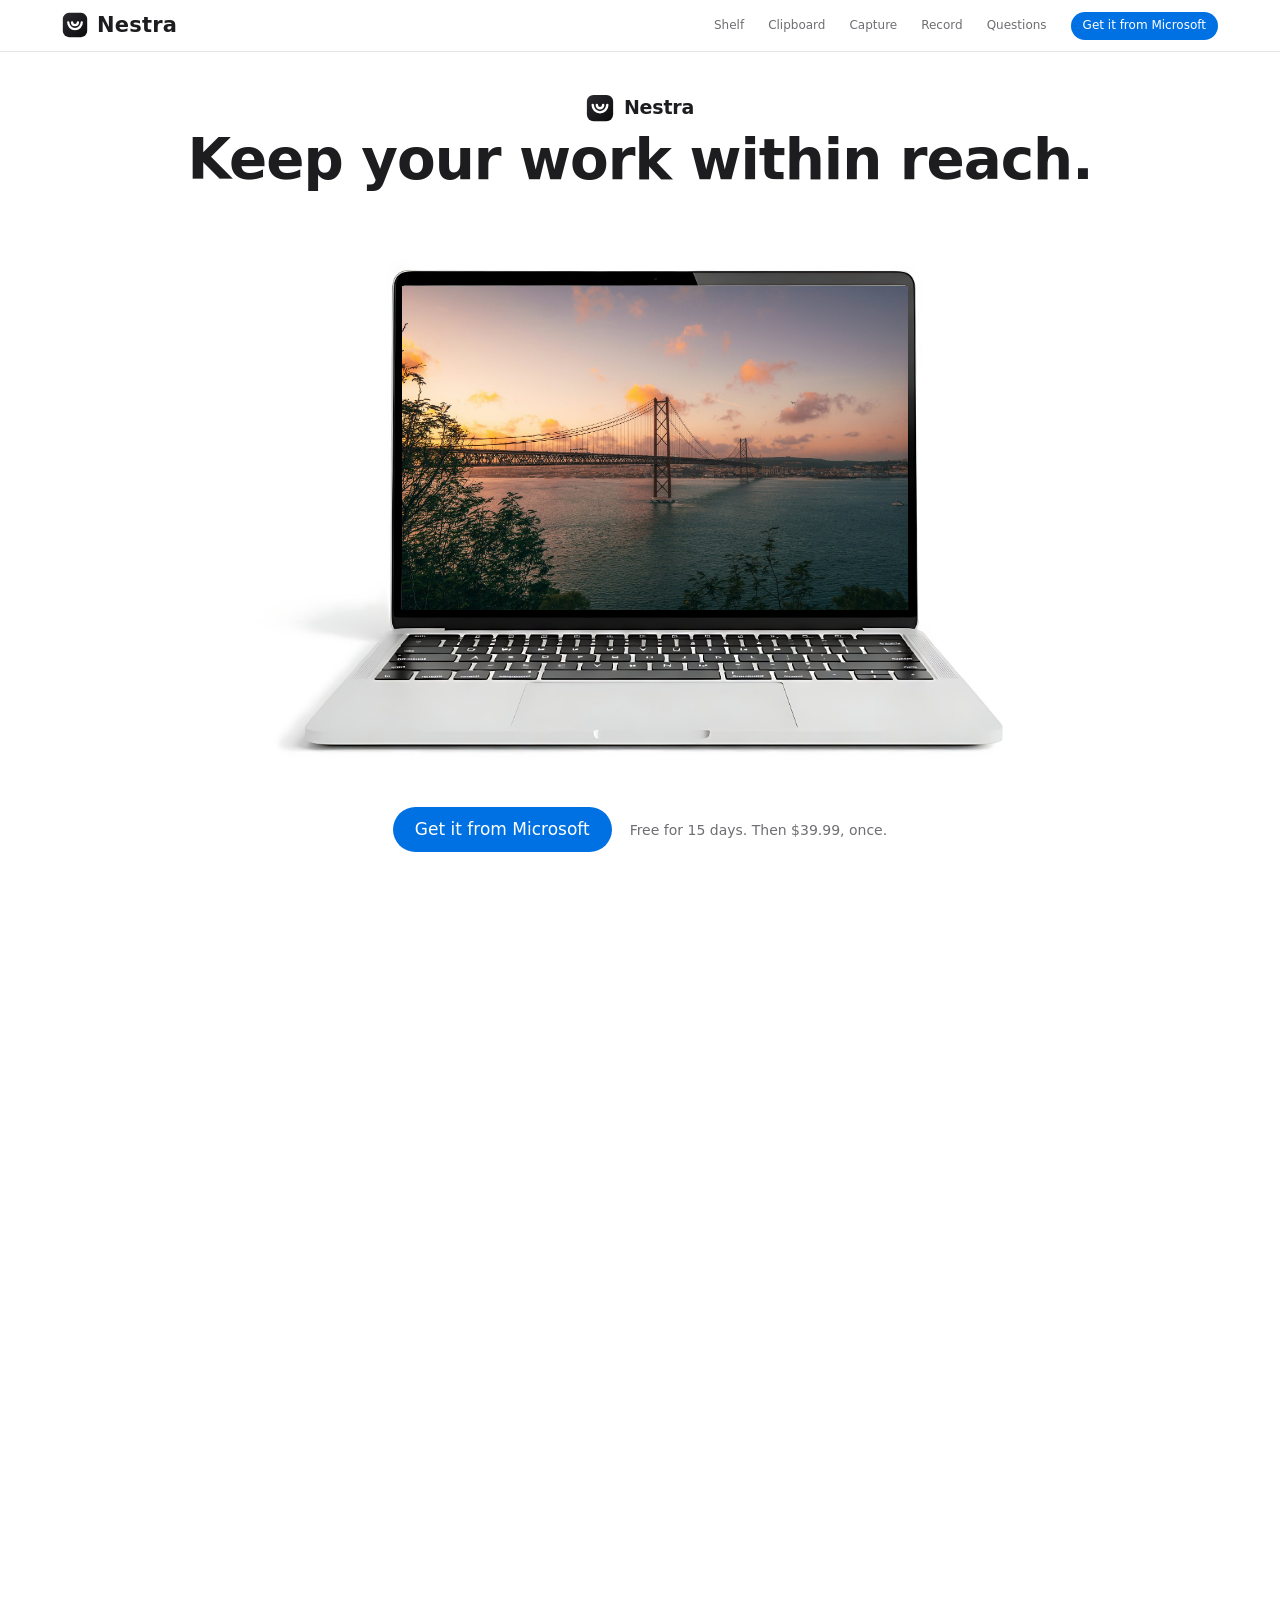
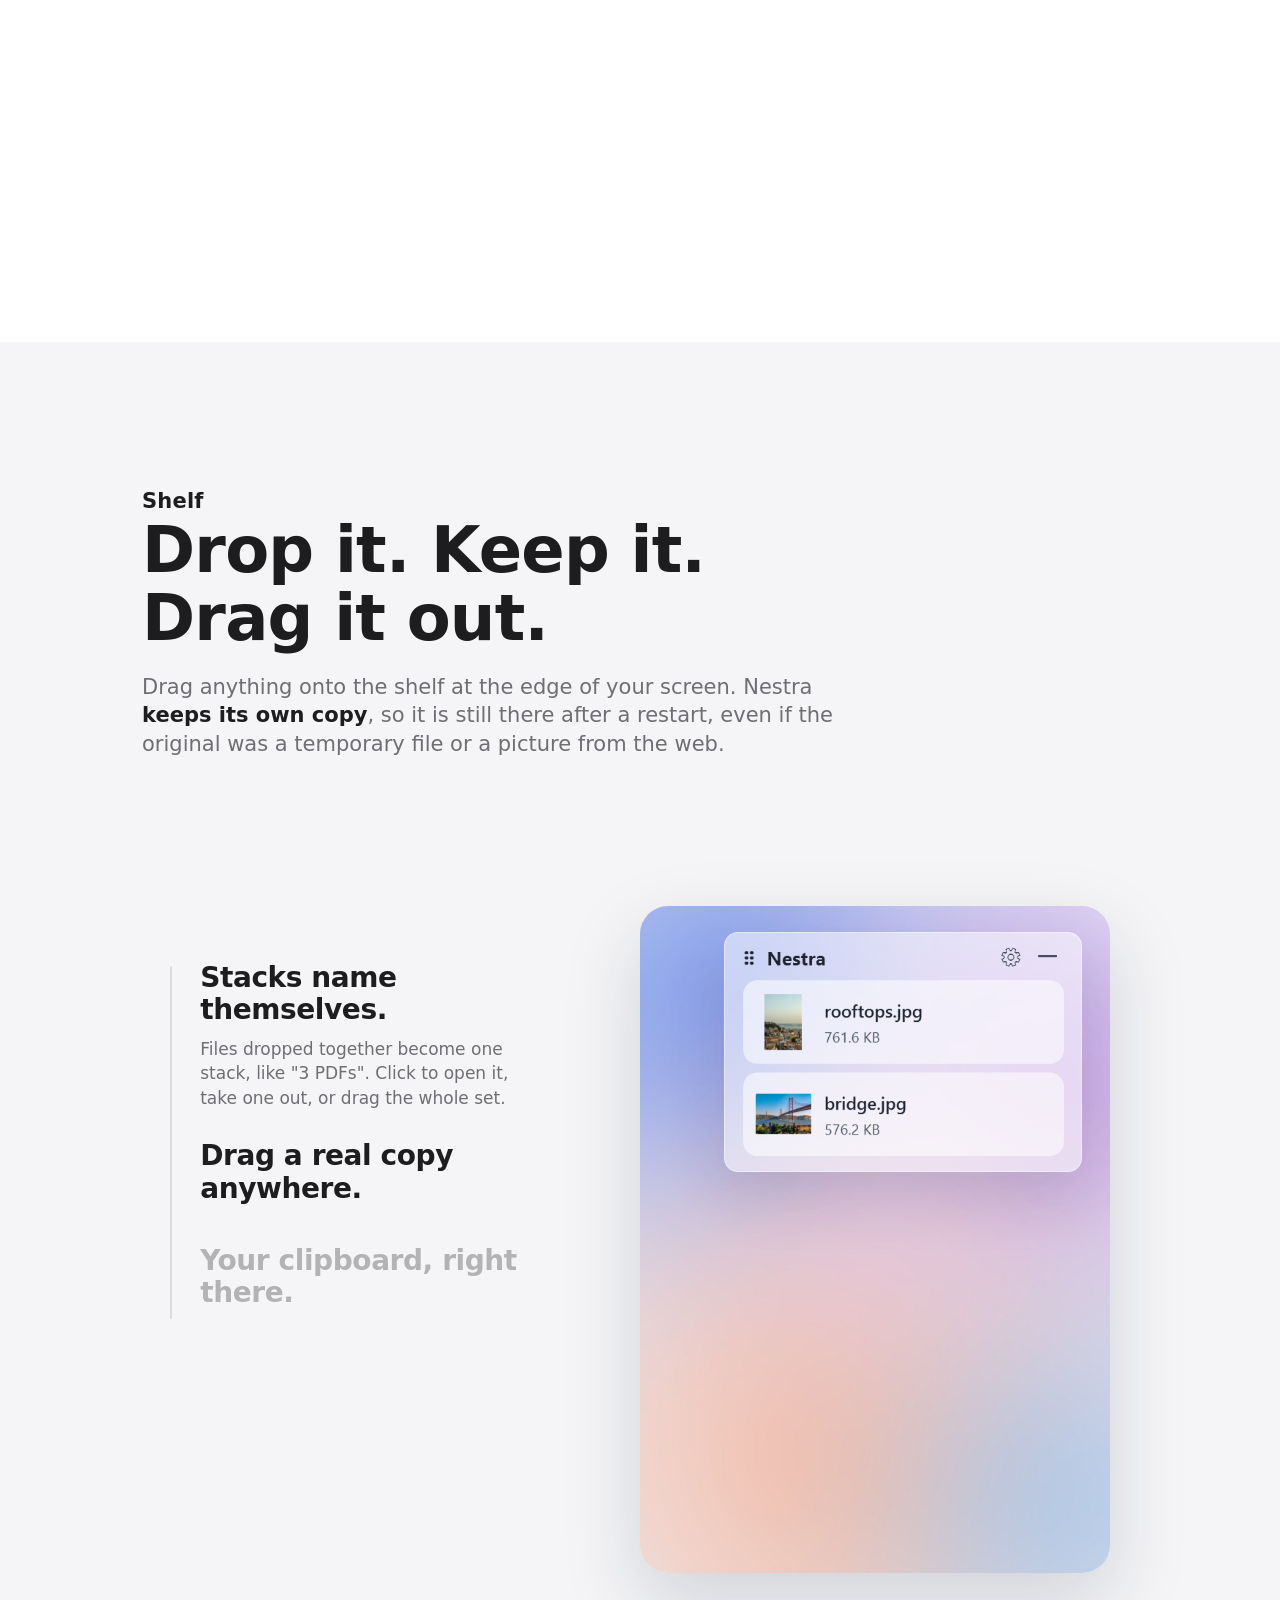
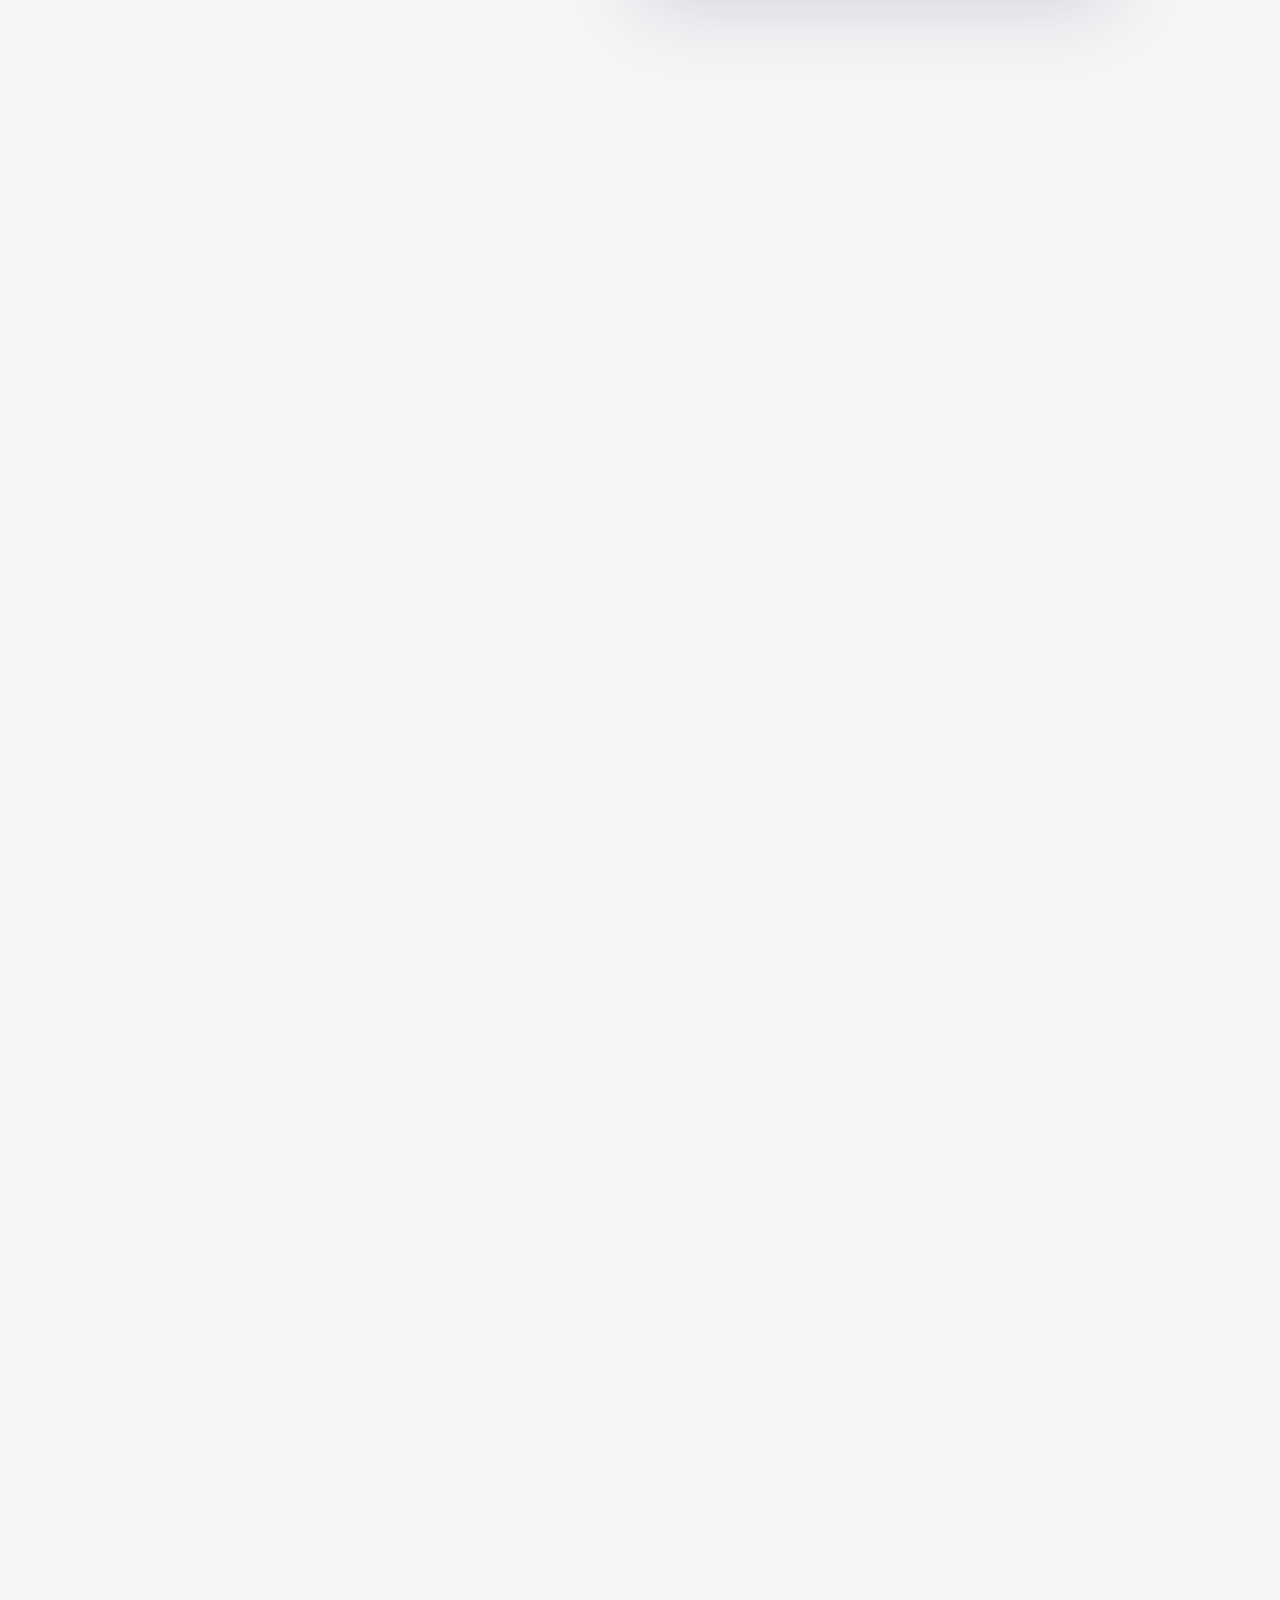
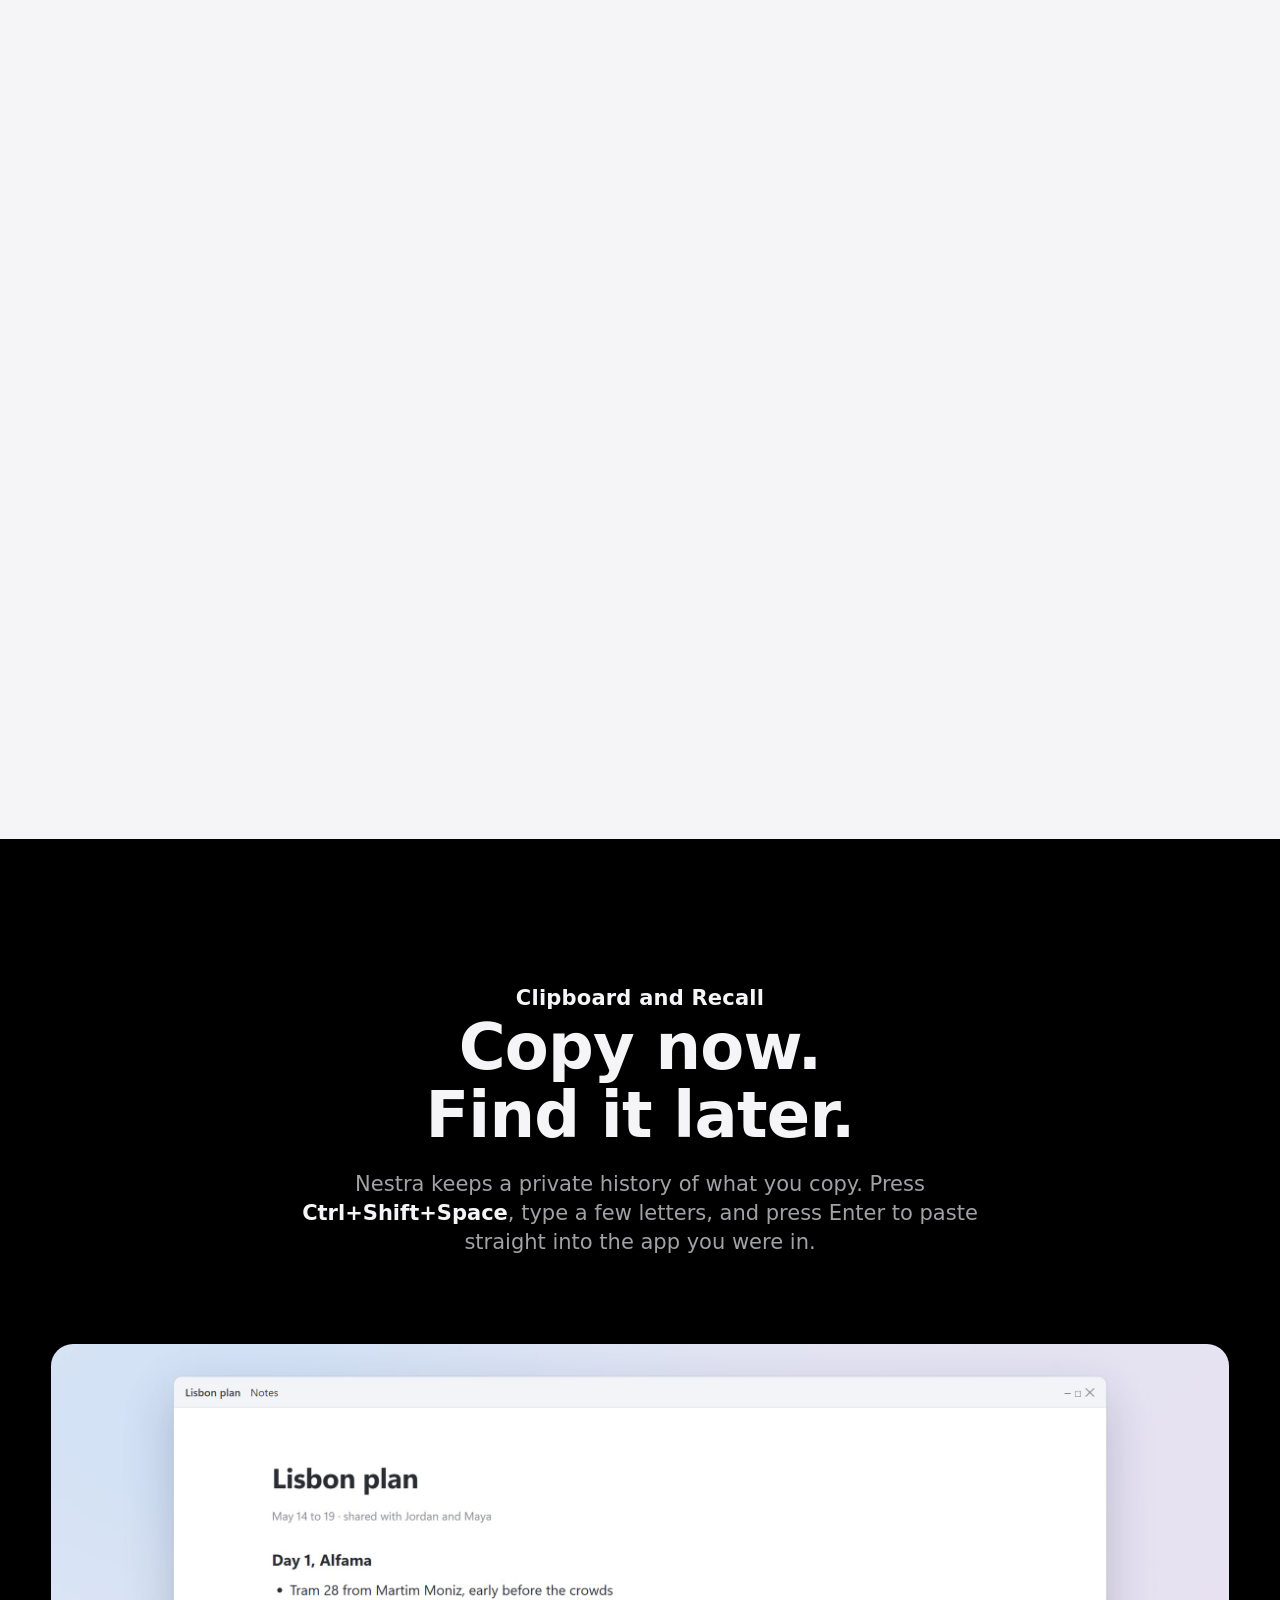
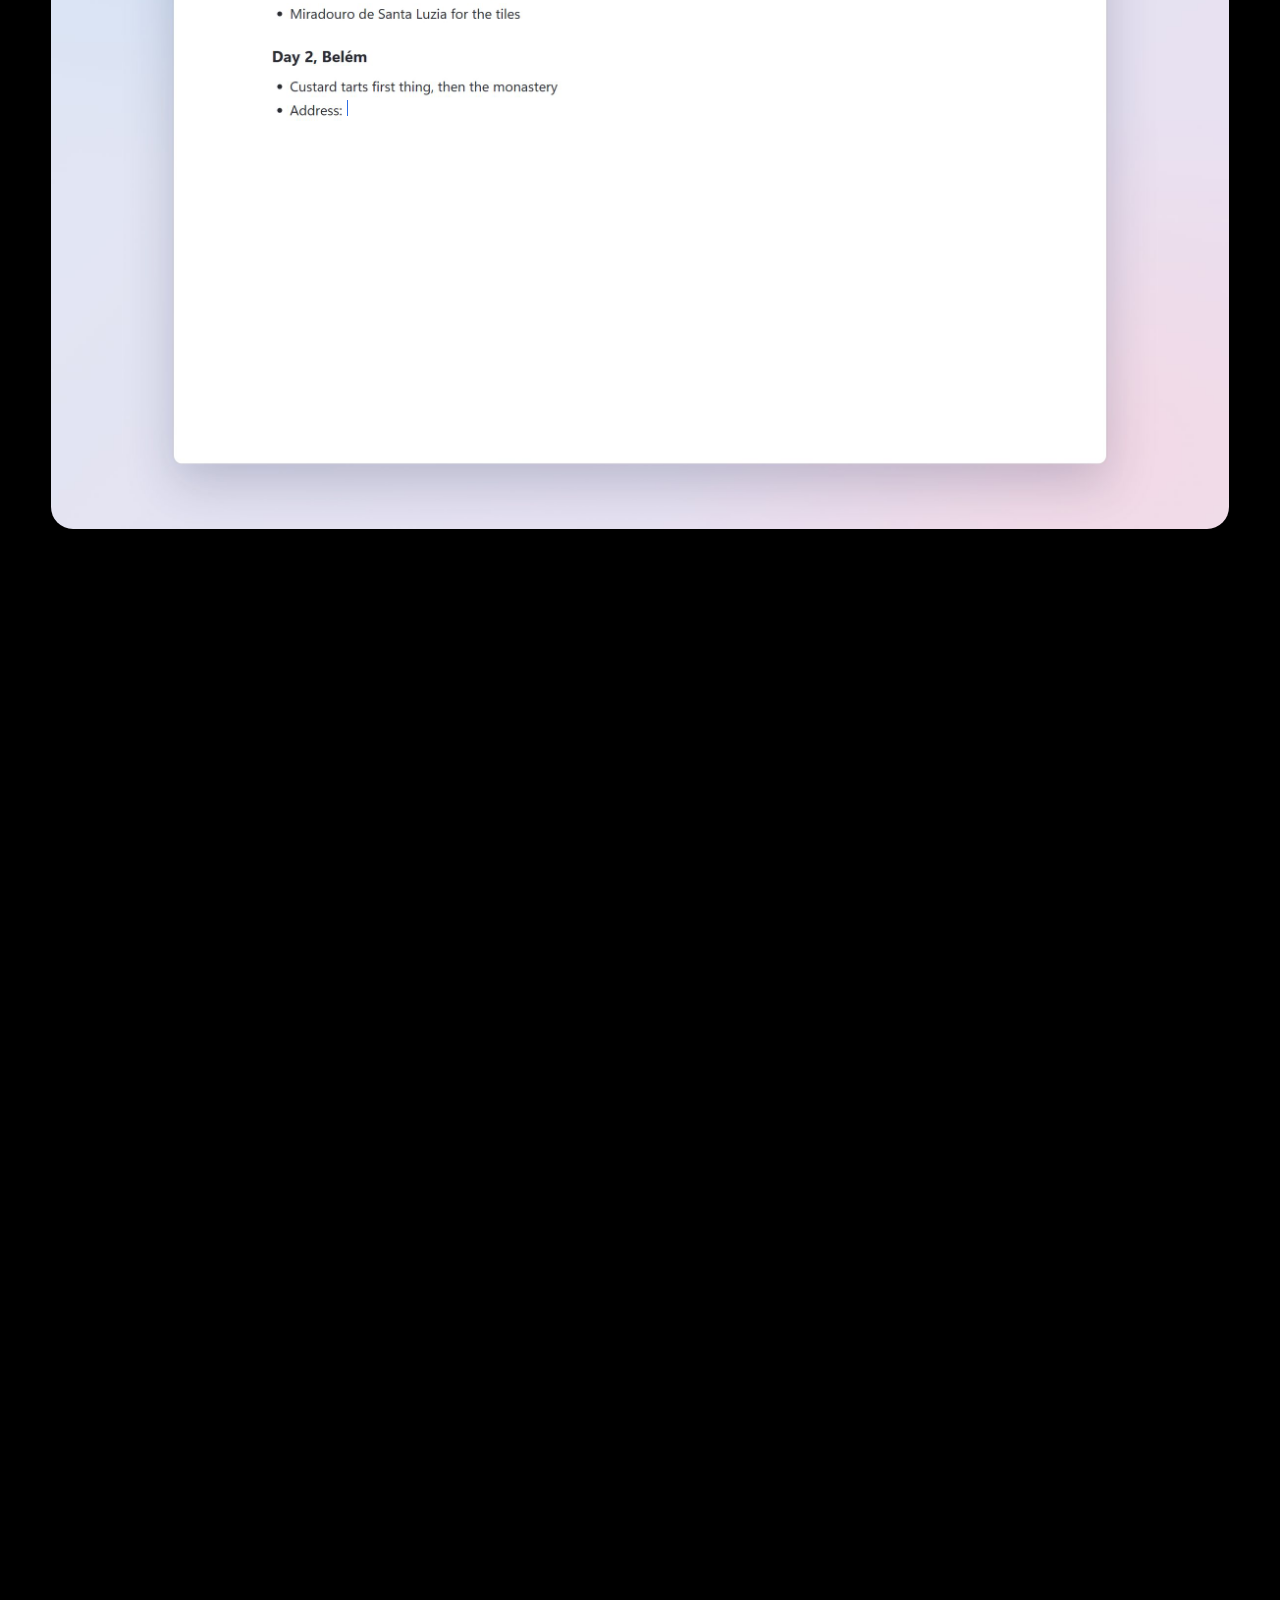
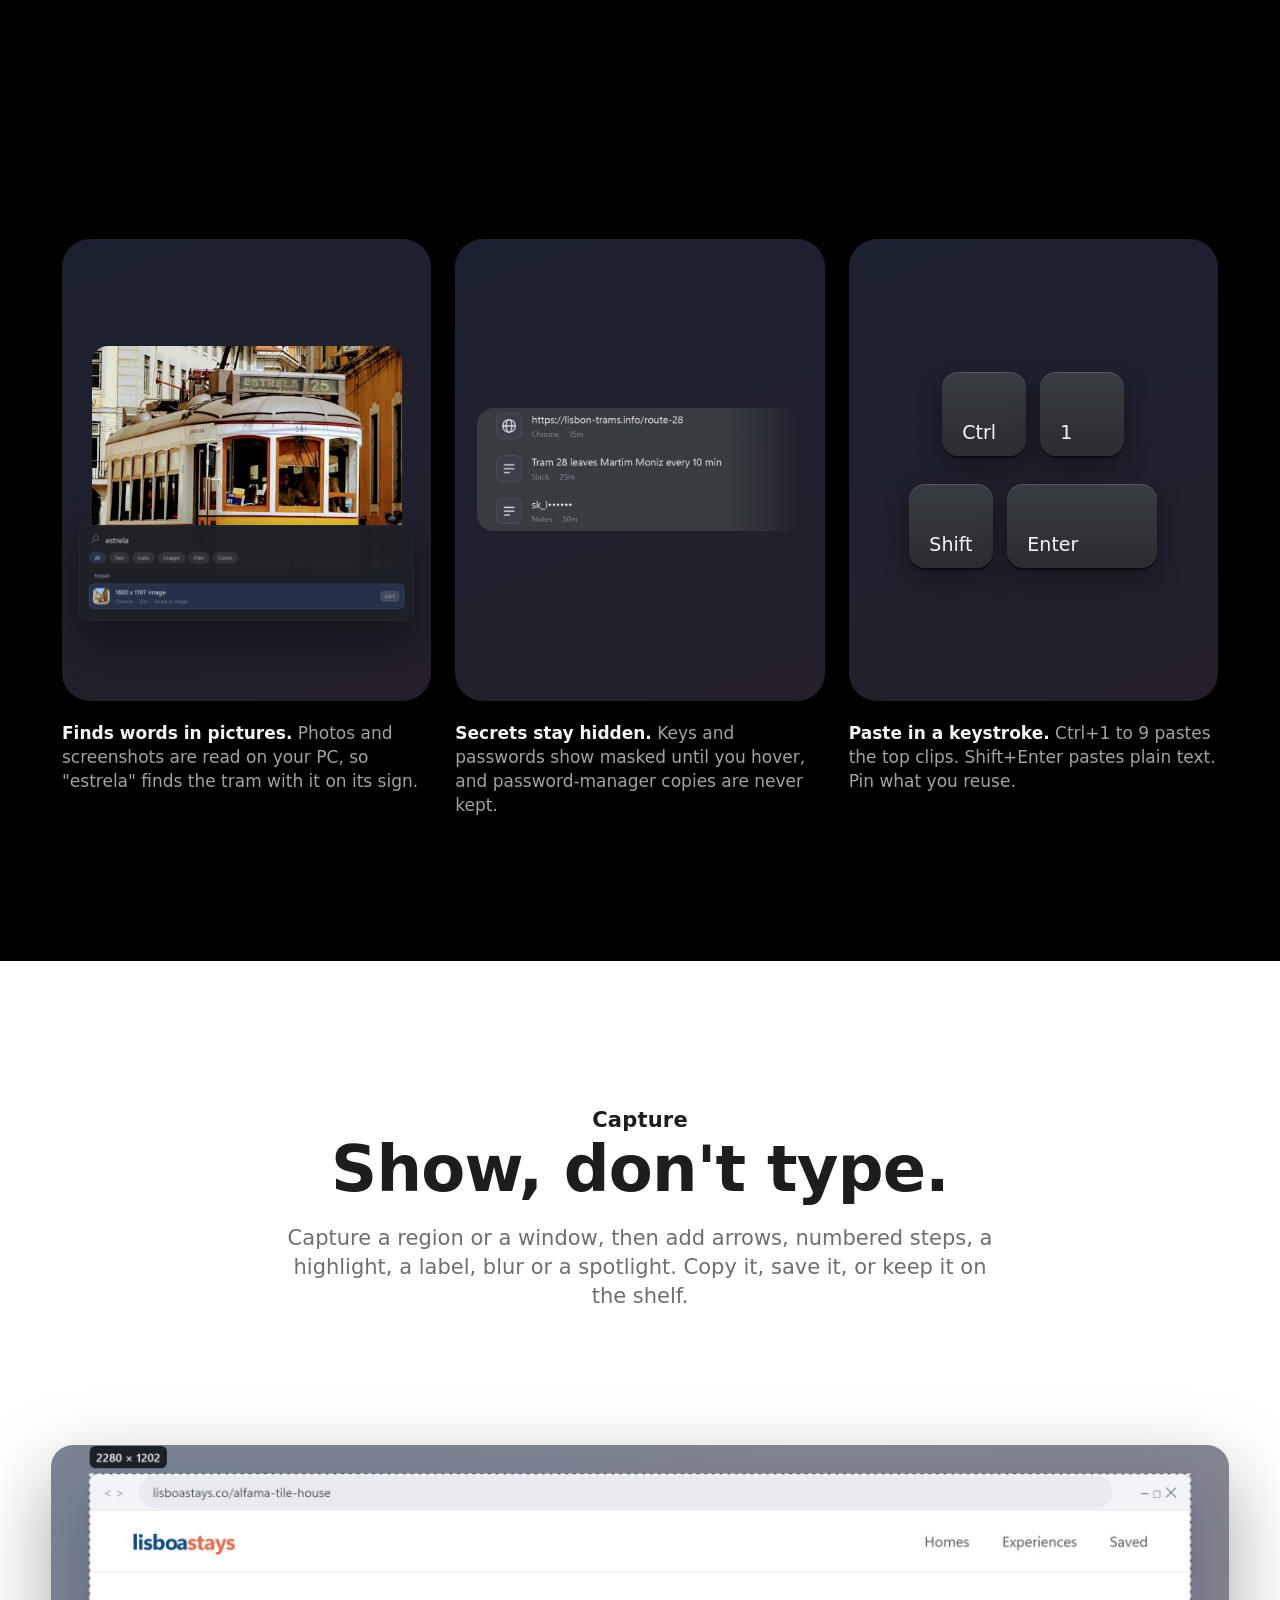
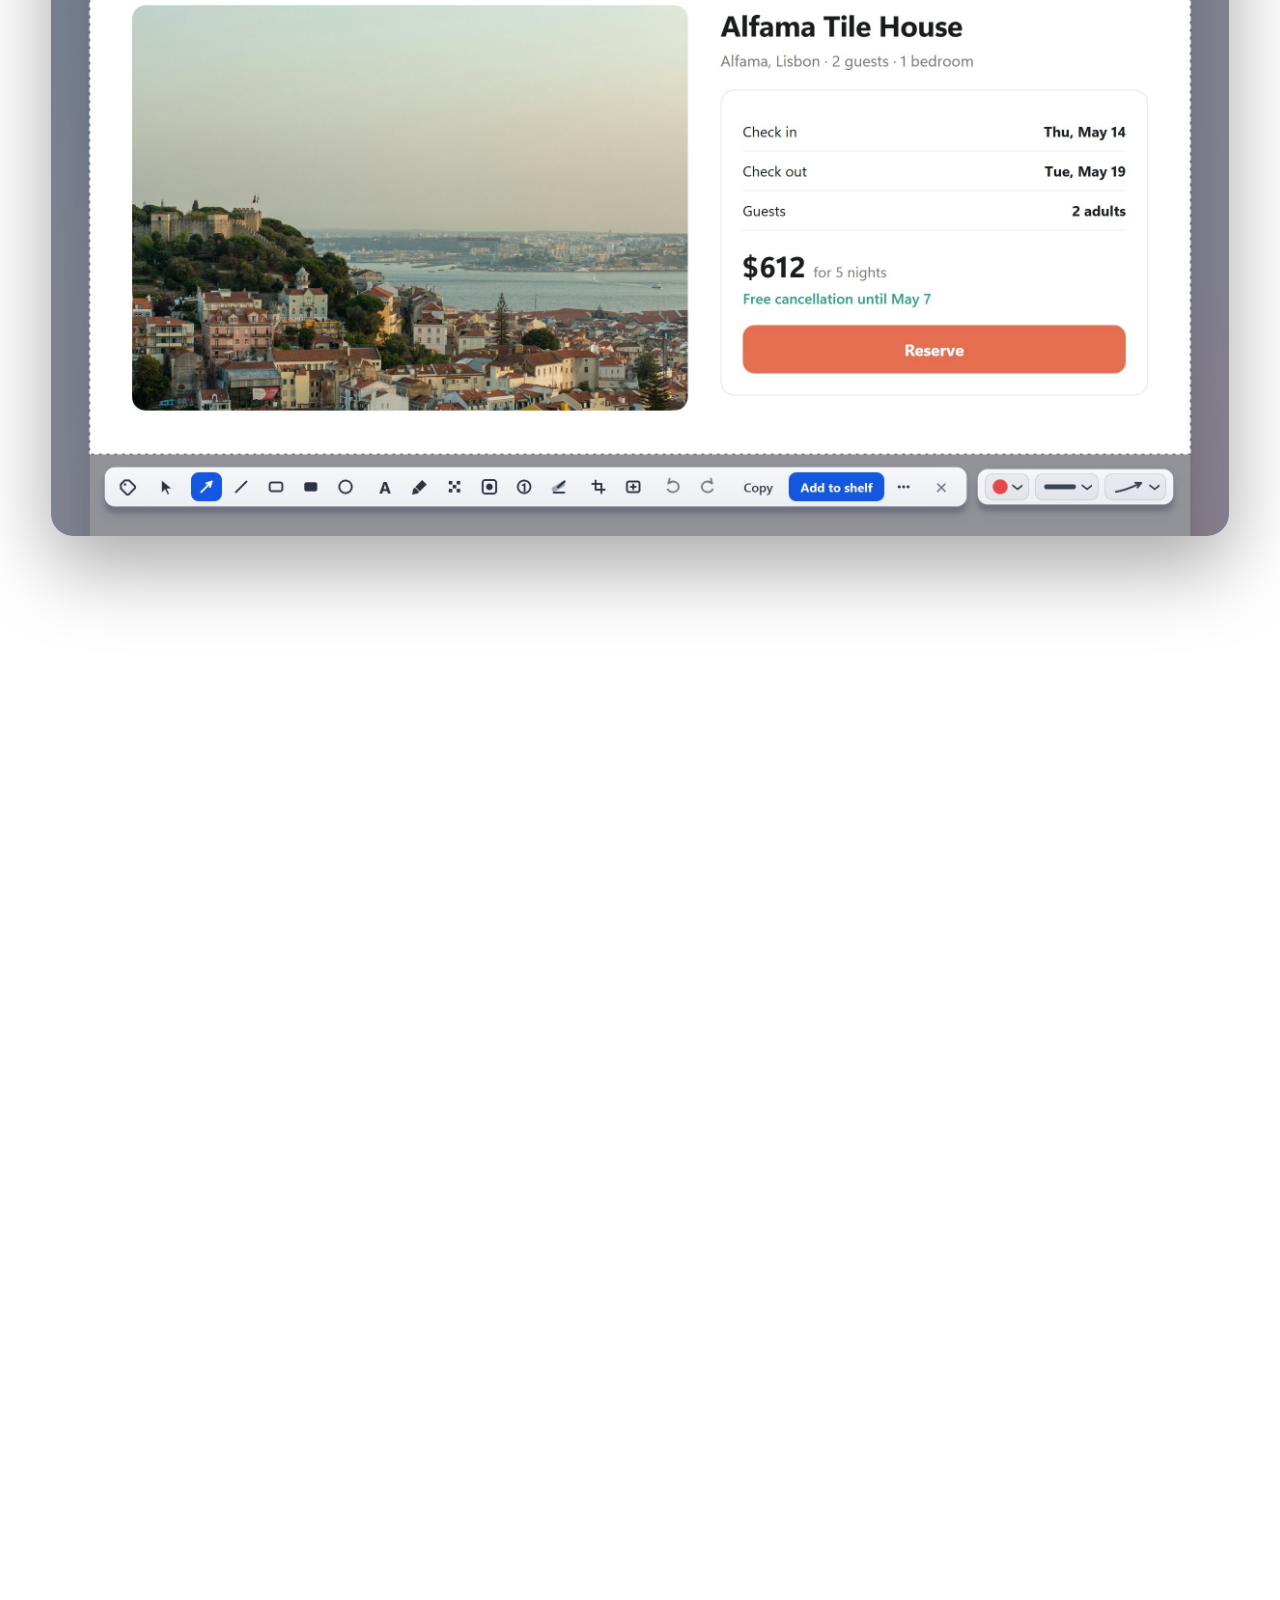
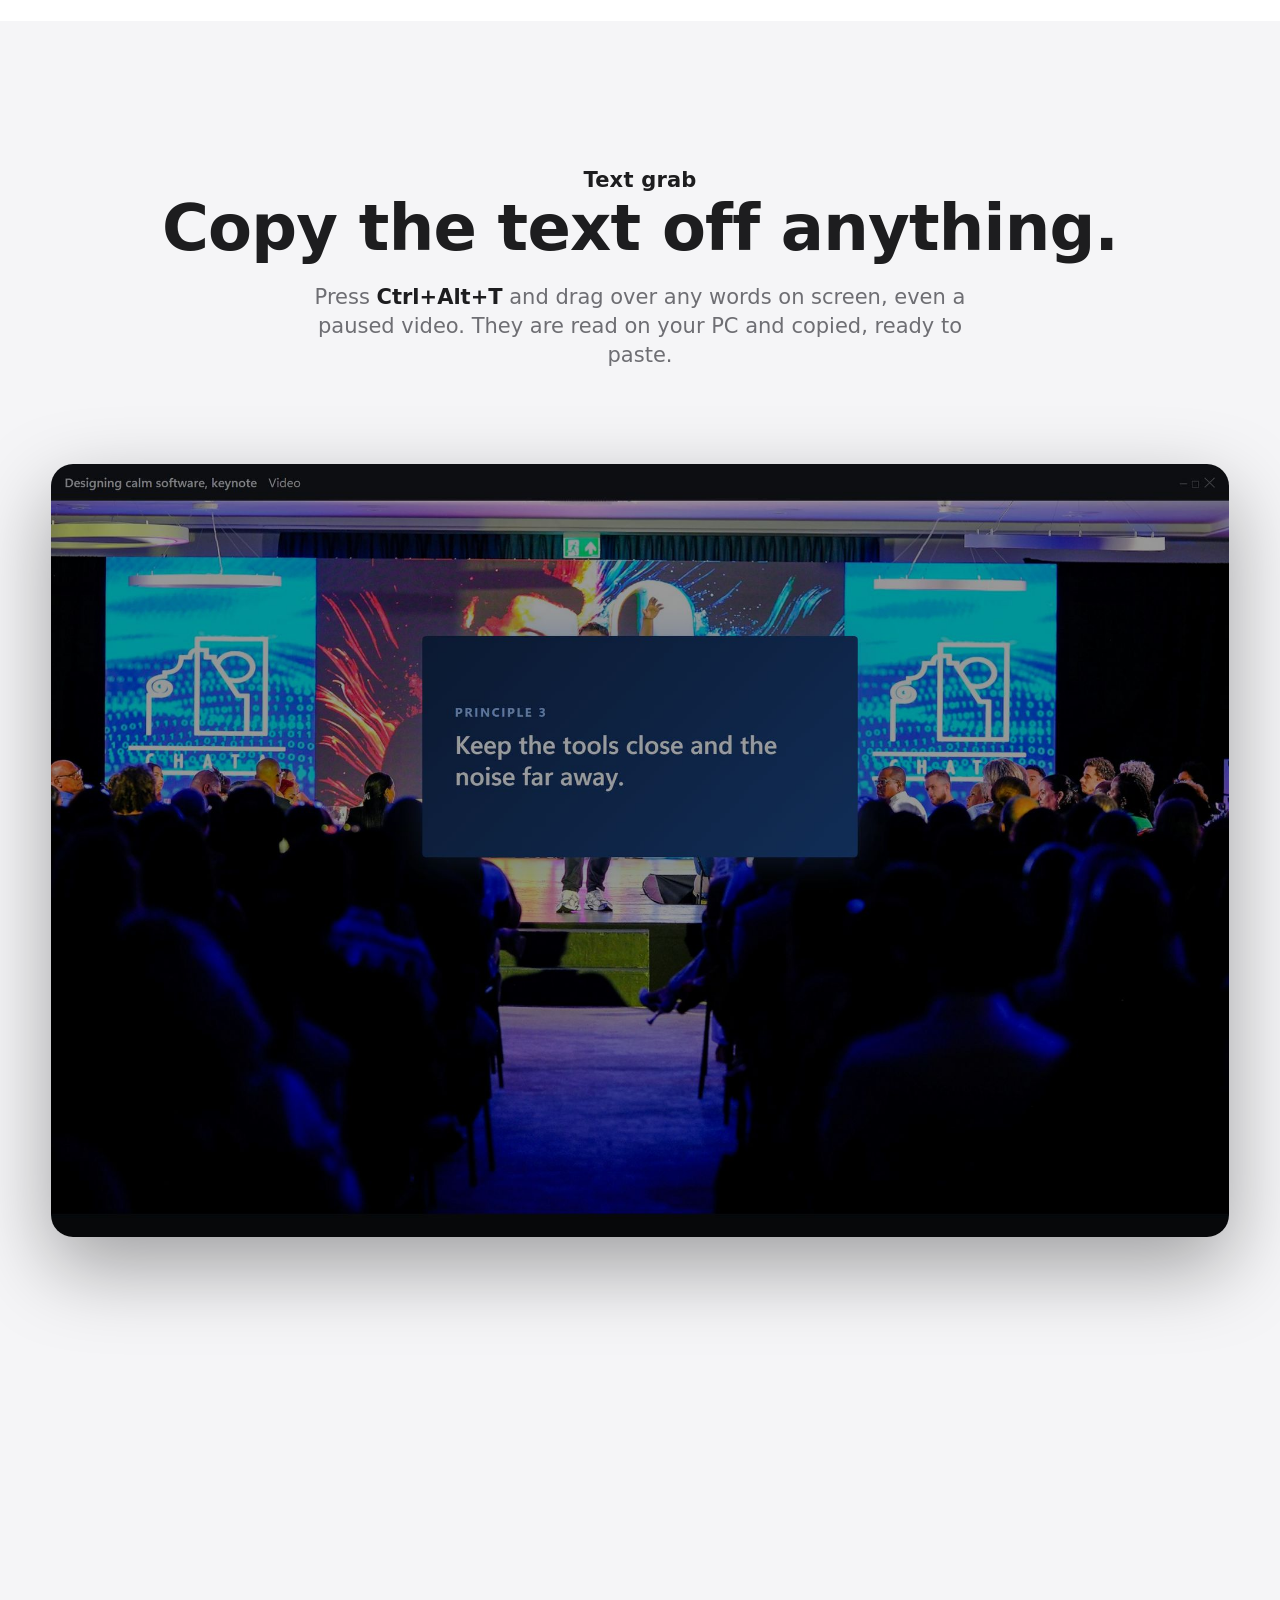
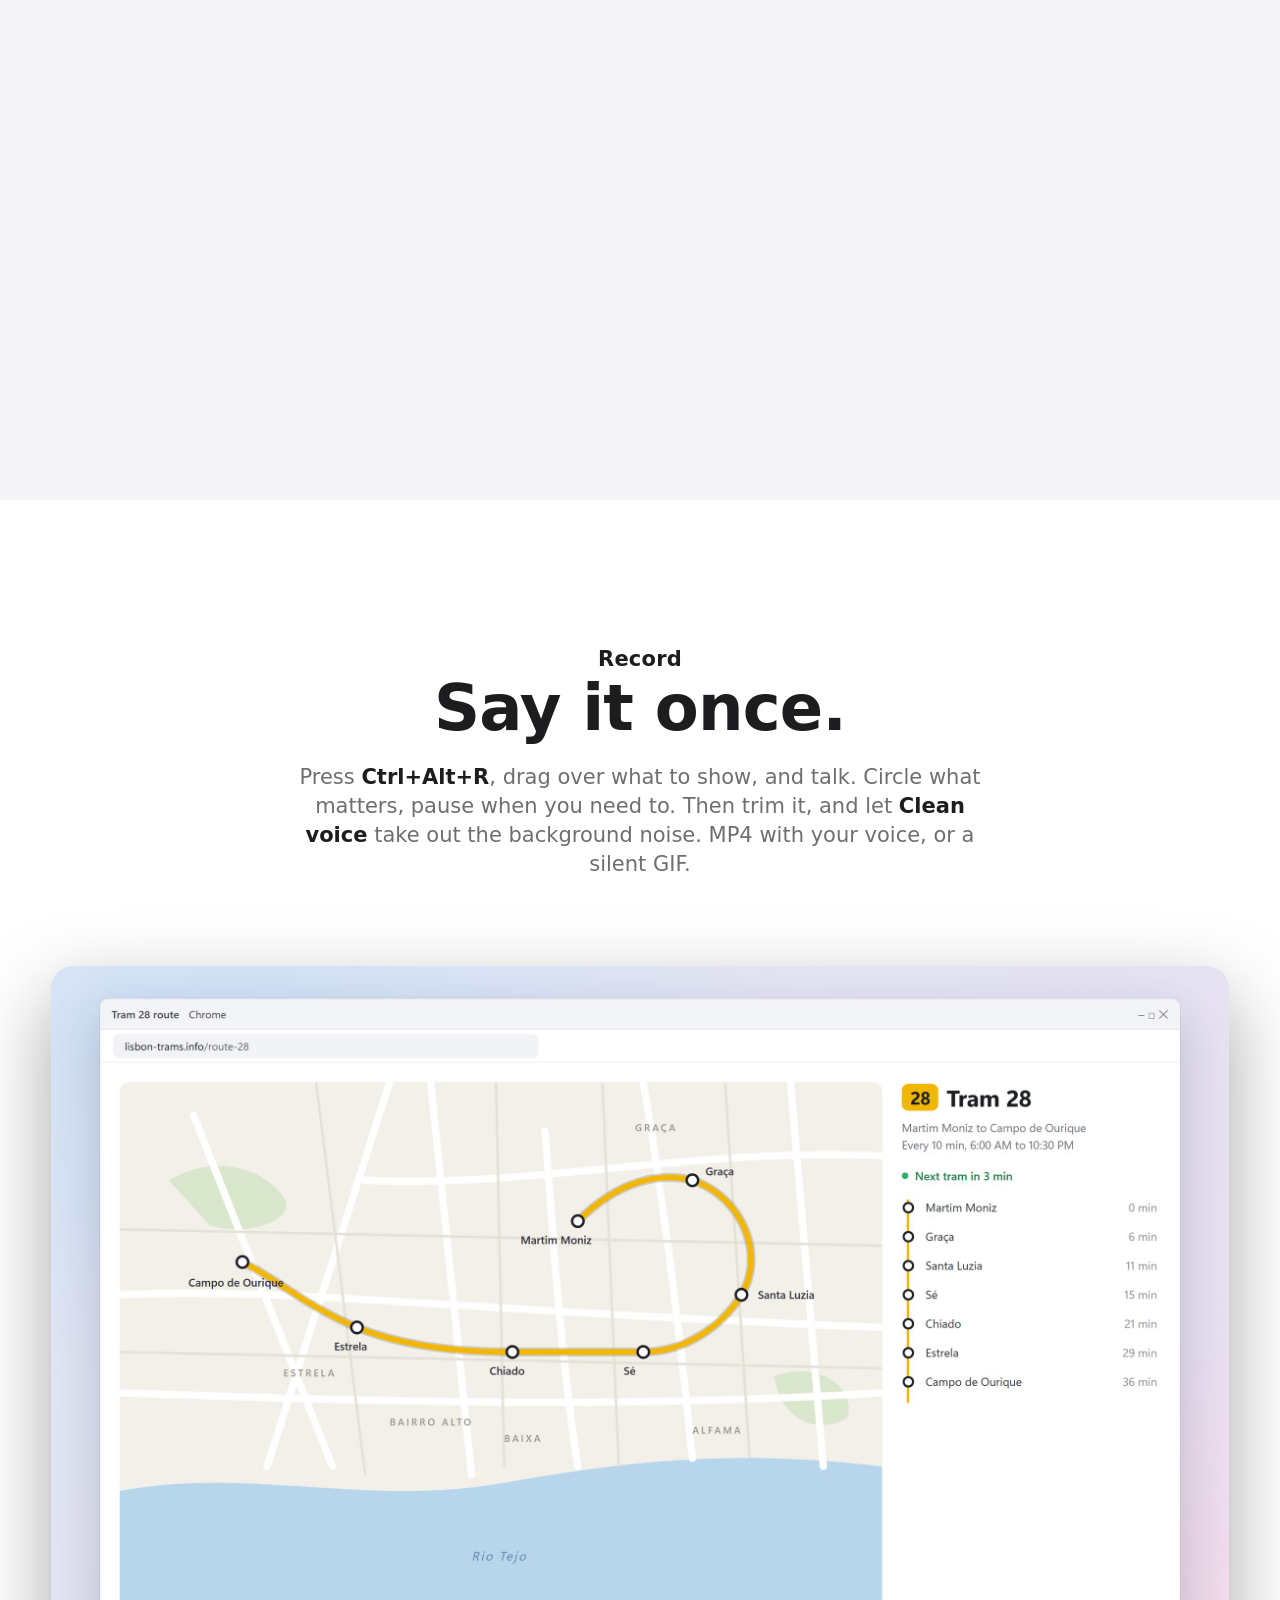
==== commit 9823aa68: "Make www.thenestra.app the main address" ====
--- a/index.html
+++ b/index.html
@@ -6,11 +6,11 @@
 <title>Nestra · Keep your work within reach</title>
 <meta name="description" content="Nestra is a shelf, clipboard history and screen capture that live at the edge of your Windows desktop. Everything stays on your PC.">
 <link rel="icon" href="favicon.ico">
-<link rel="canonical" href="https://thenestra.app/">
+<link rel="canonical" href="https://www.thenestra.app/">
 <meta property="og:title" content="Nestra · Keep your work within reach">
 <meta property="og:description" content="A shelf, clipboard history and screen capture that live at the edge of your Windows desktop.">
-<meta property="og:image" content="https://thenestra.app/web4/share.jpg">
-<meta property="og:url" content="https://thenestra.app/">
+<meta property="og:image" content="https://www.thenestra.app/web4/share.jpg">
+<meta property="og:url" content="https://www.thenestra.app/">
 <meta name="twitter:card" content="summary_large_image">
 <link rel="preload" as="image" href="web4/laptop.jpg" fetchpriority="high">
 <link rel="preload" as="image" href="web4/wall-sunset.jpg" fetchpriority="high">
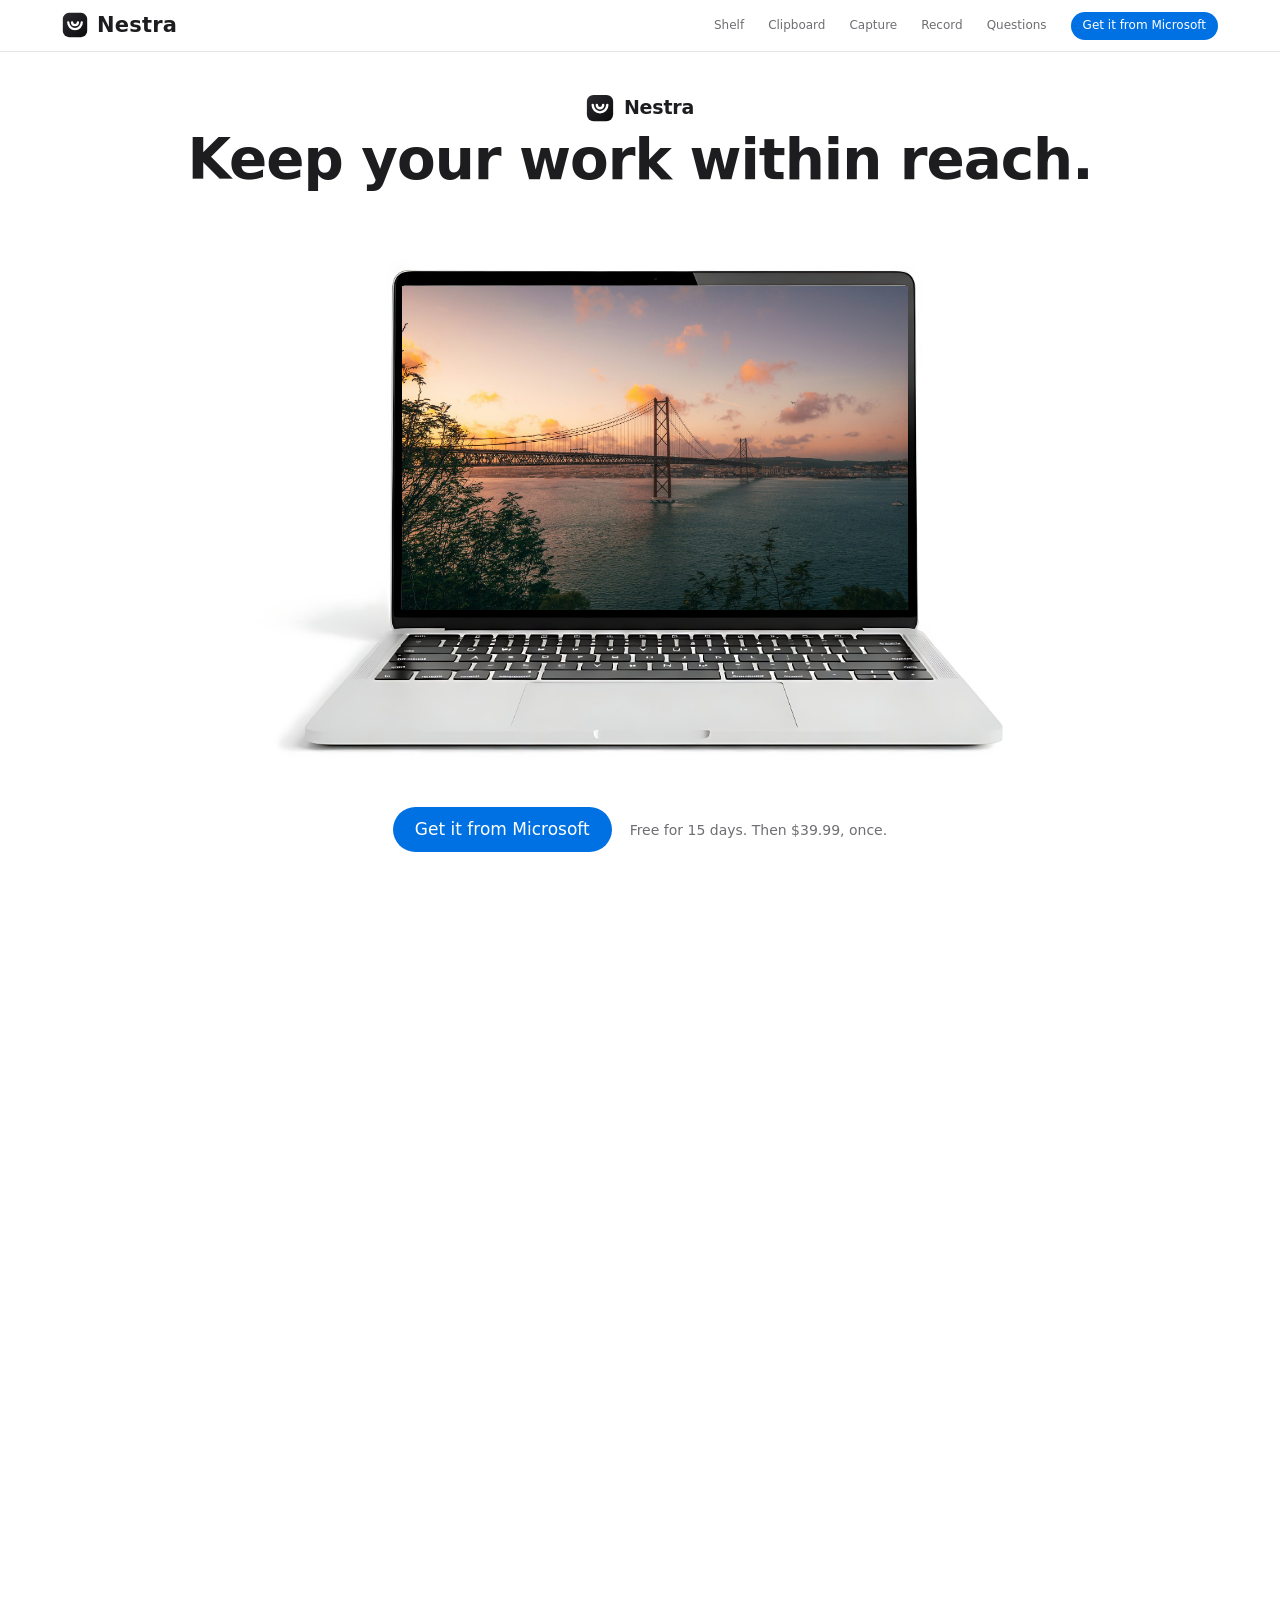
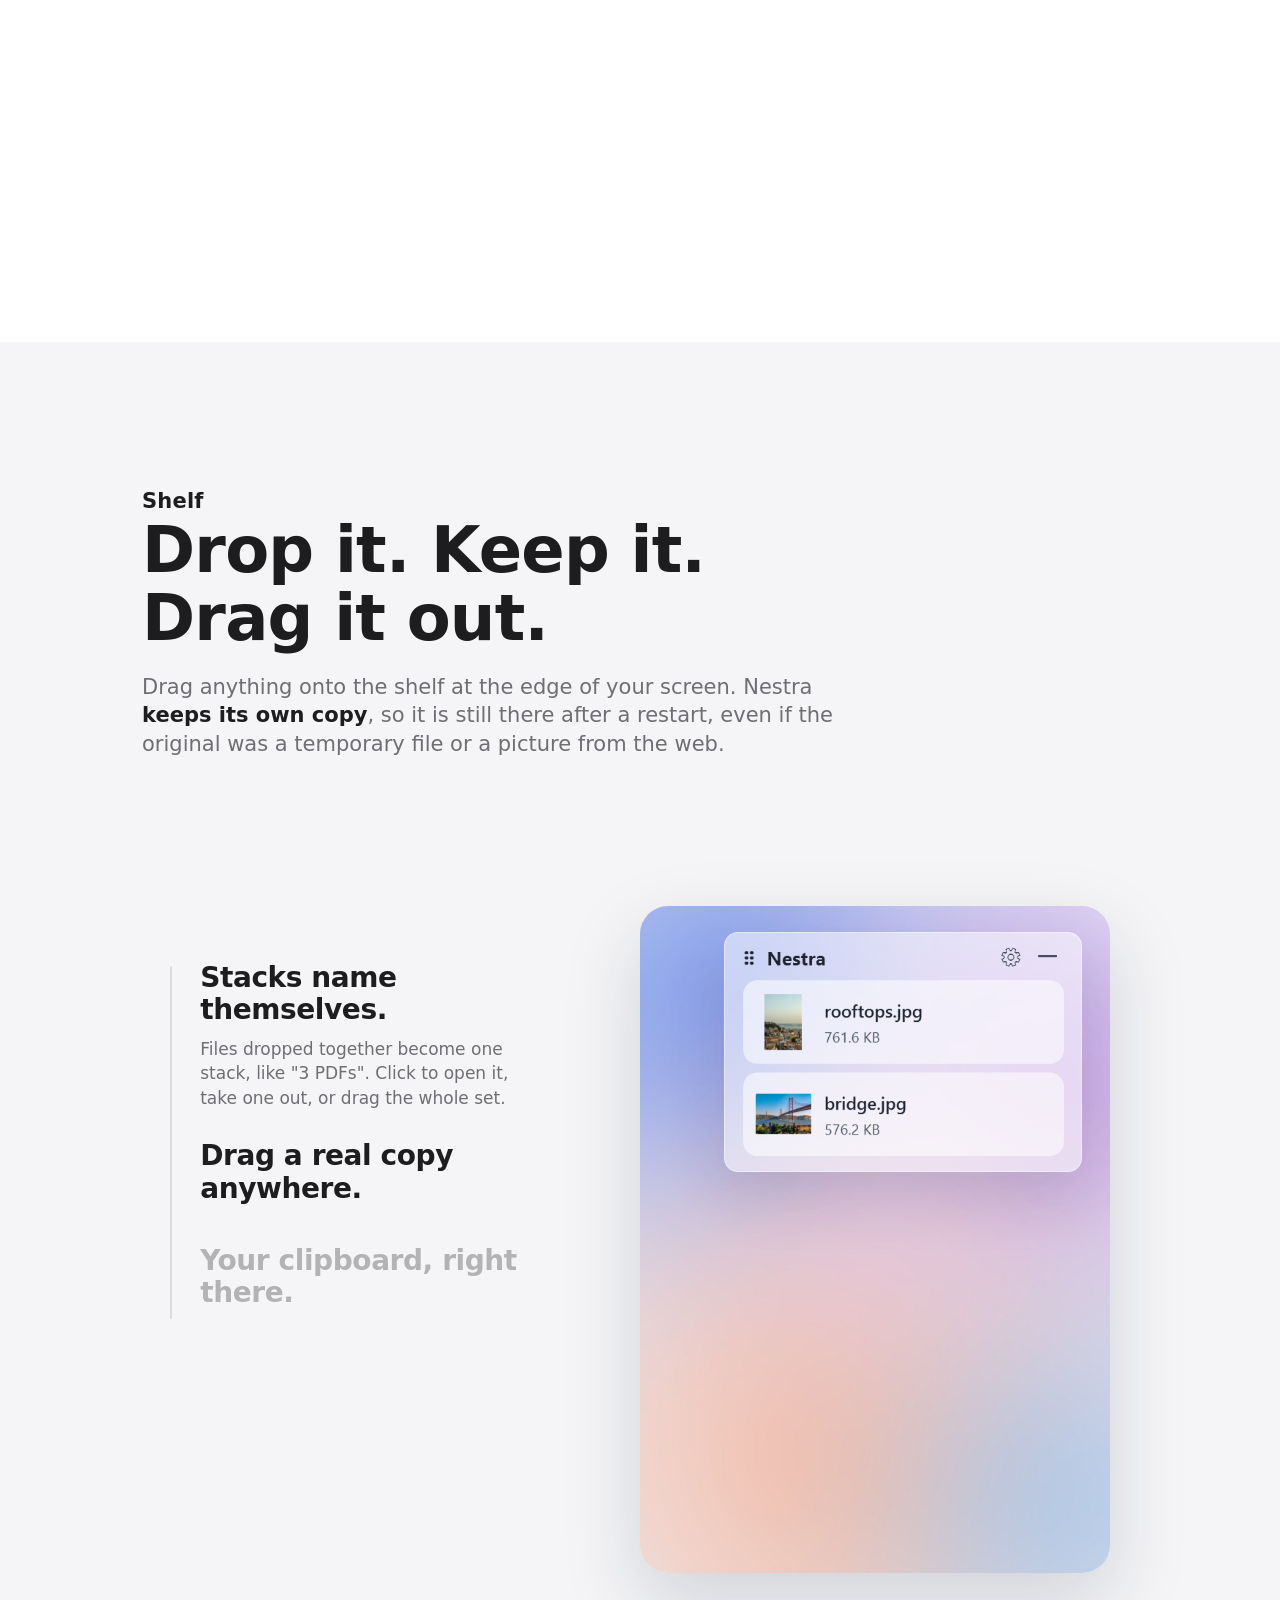
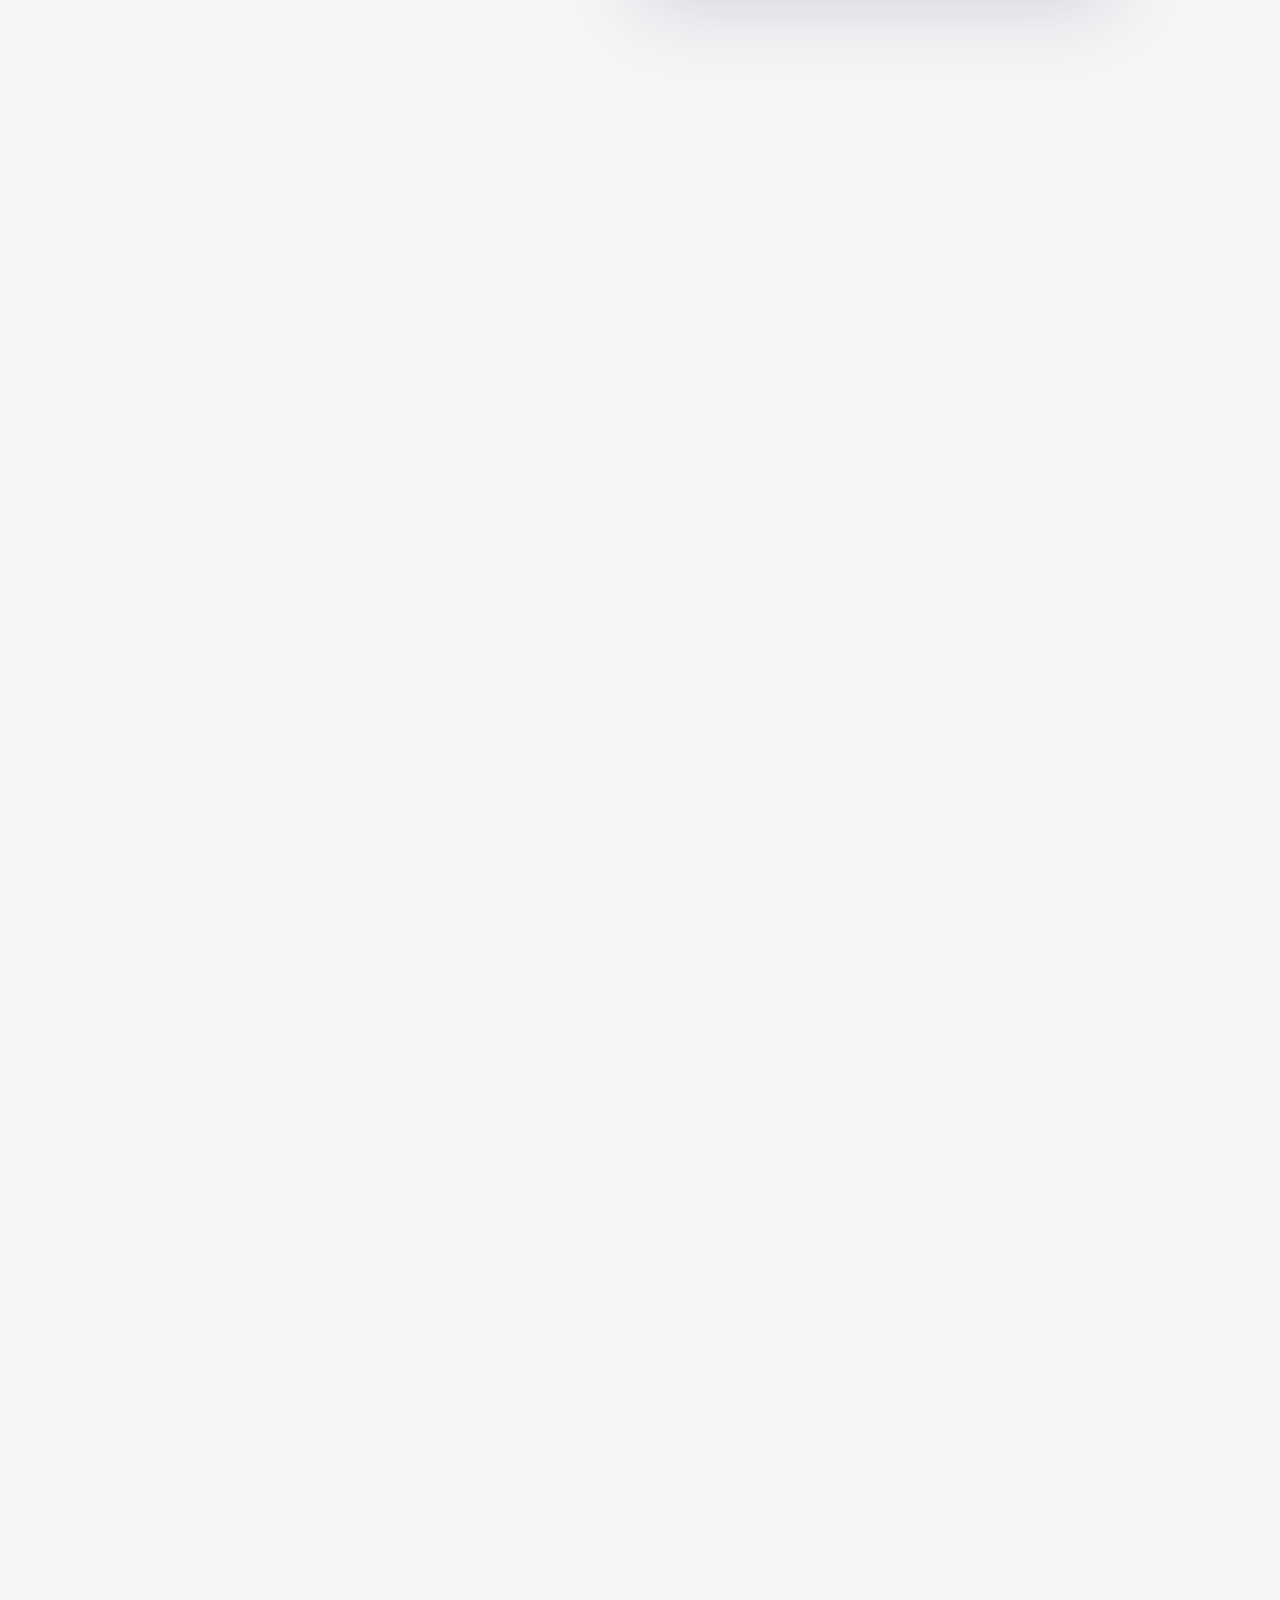
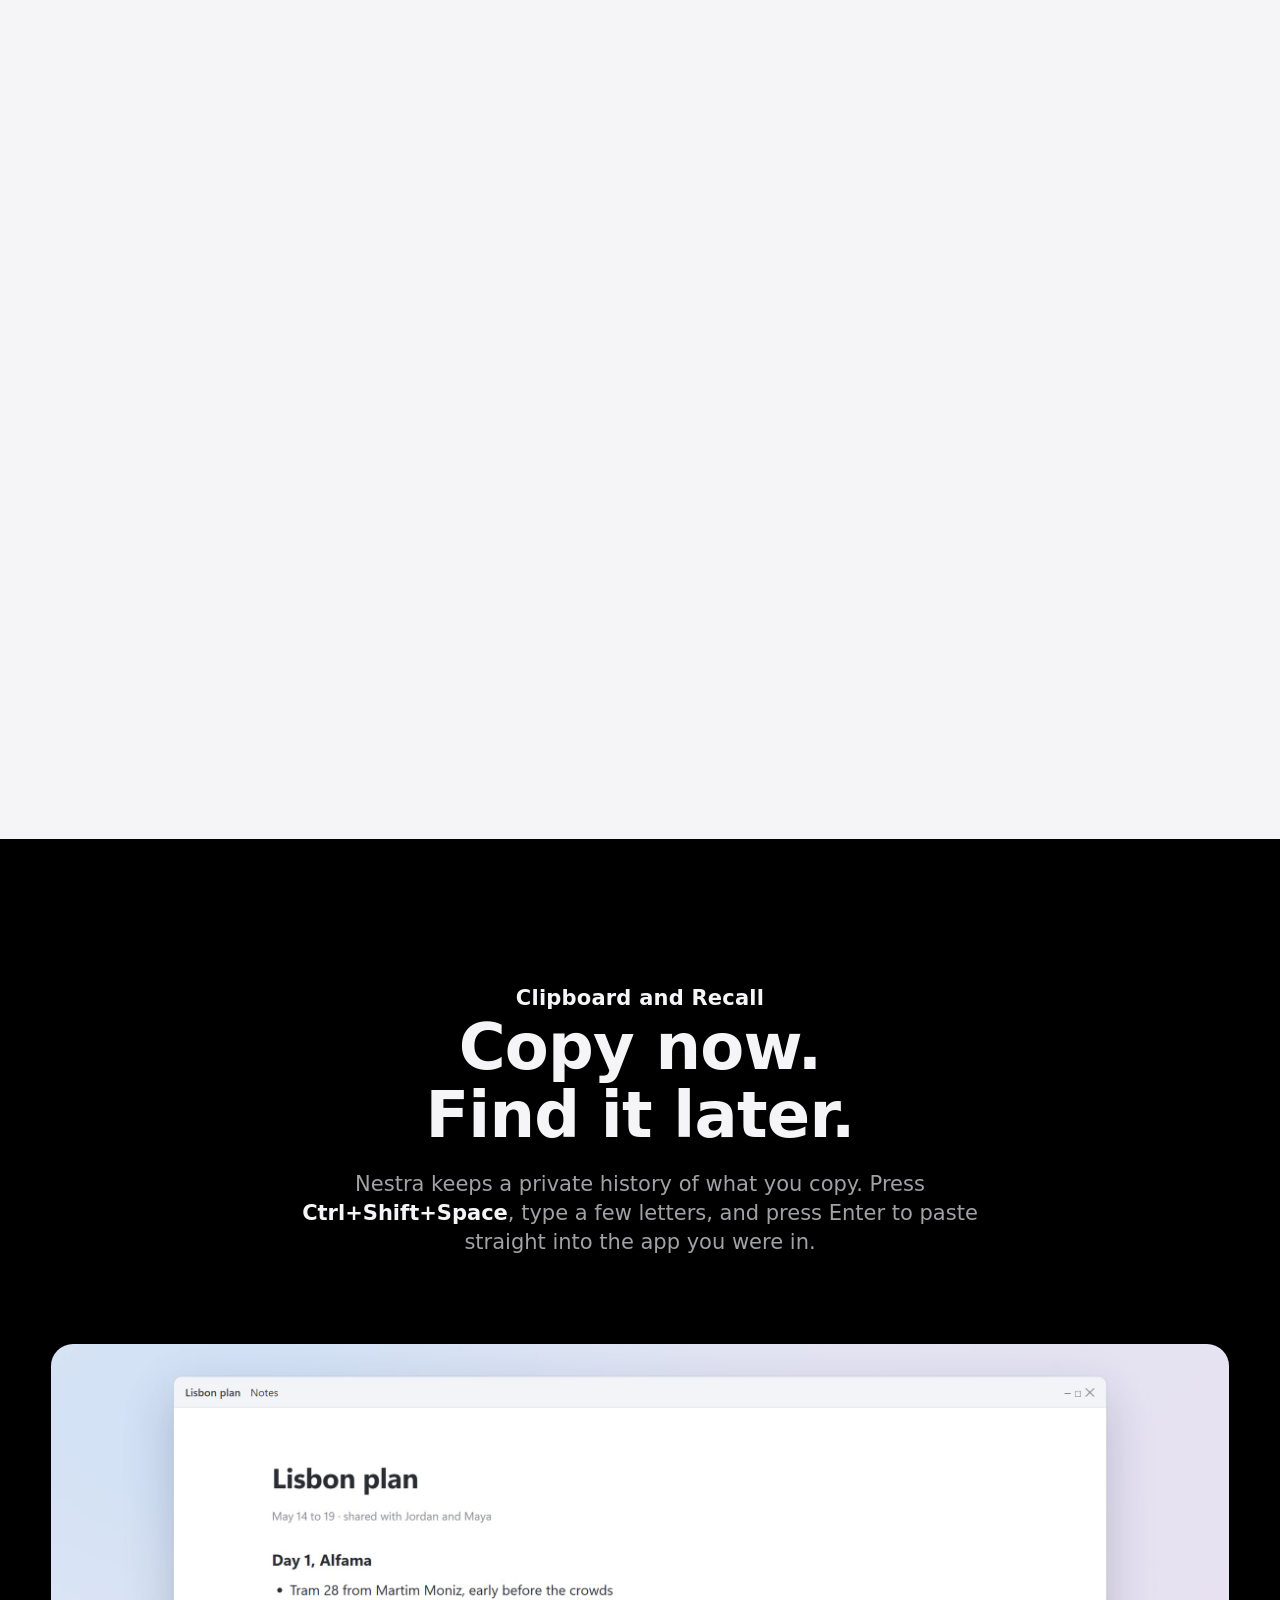
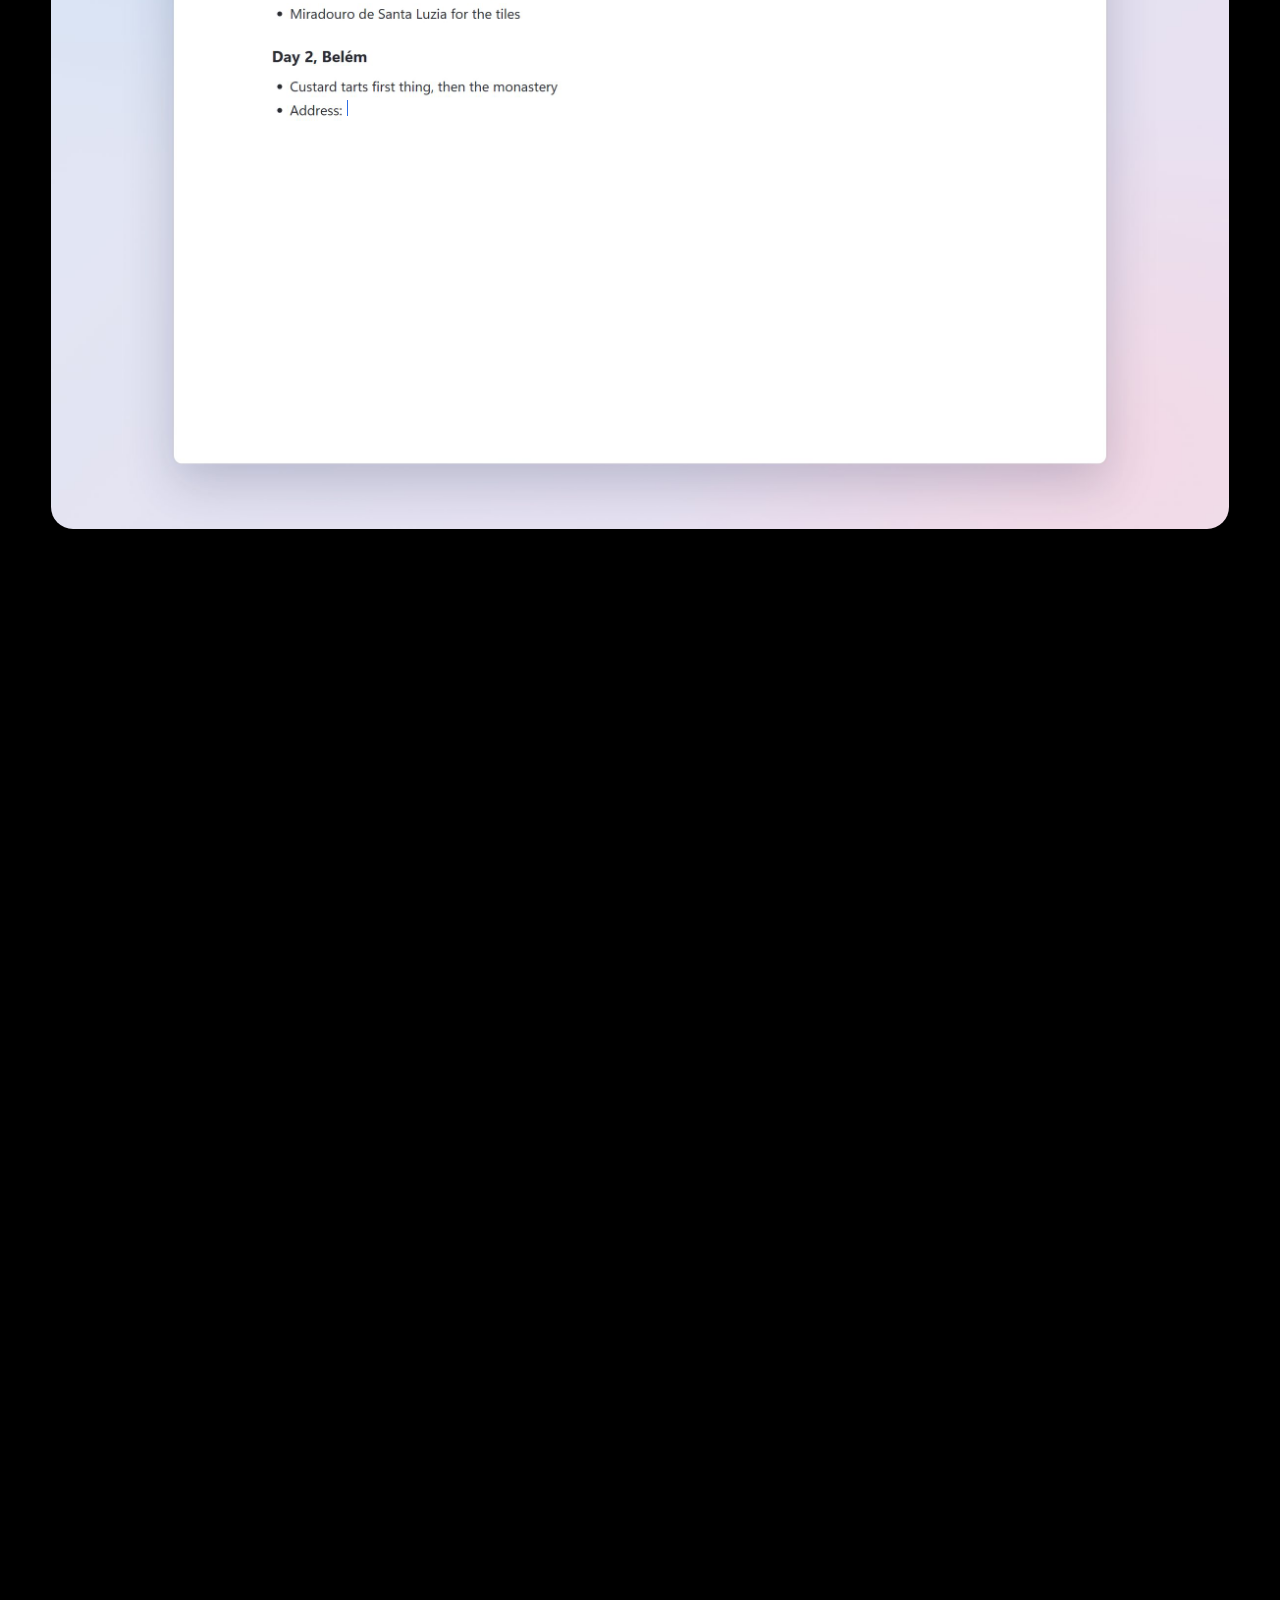
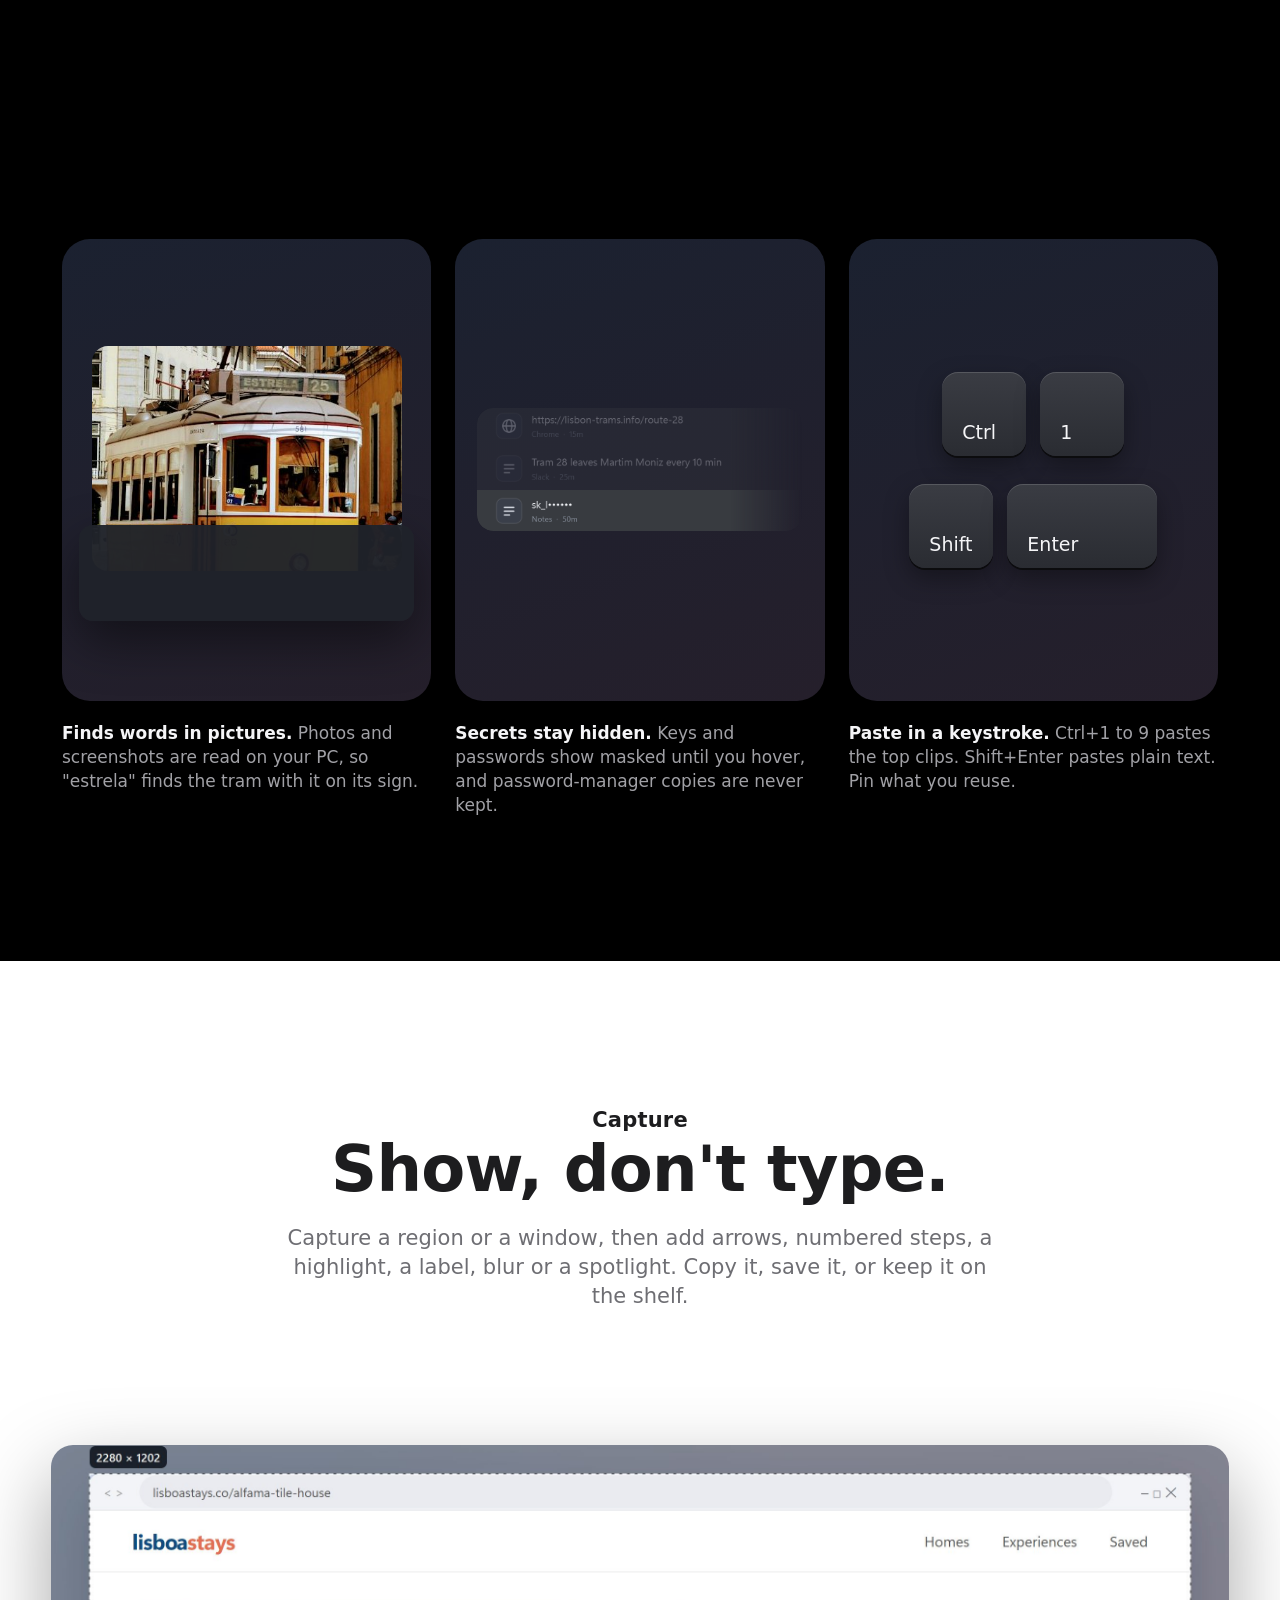
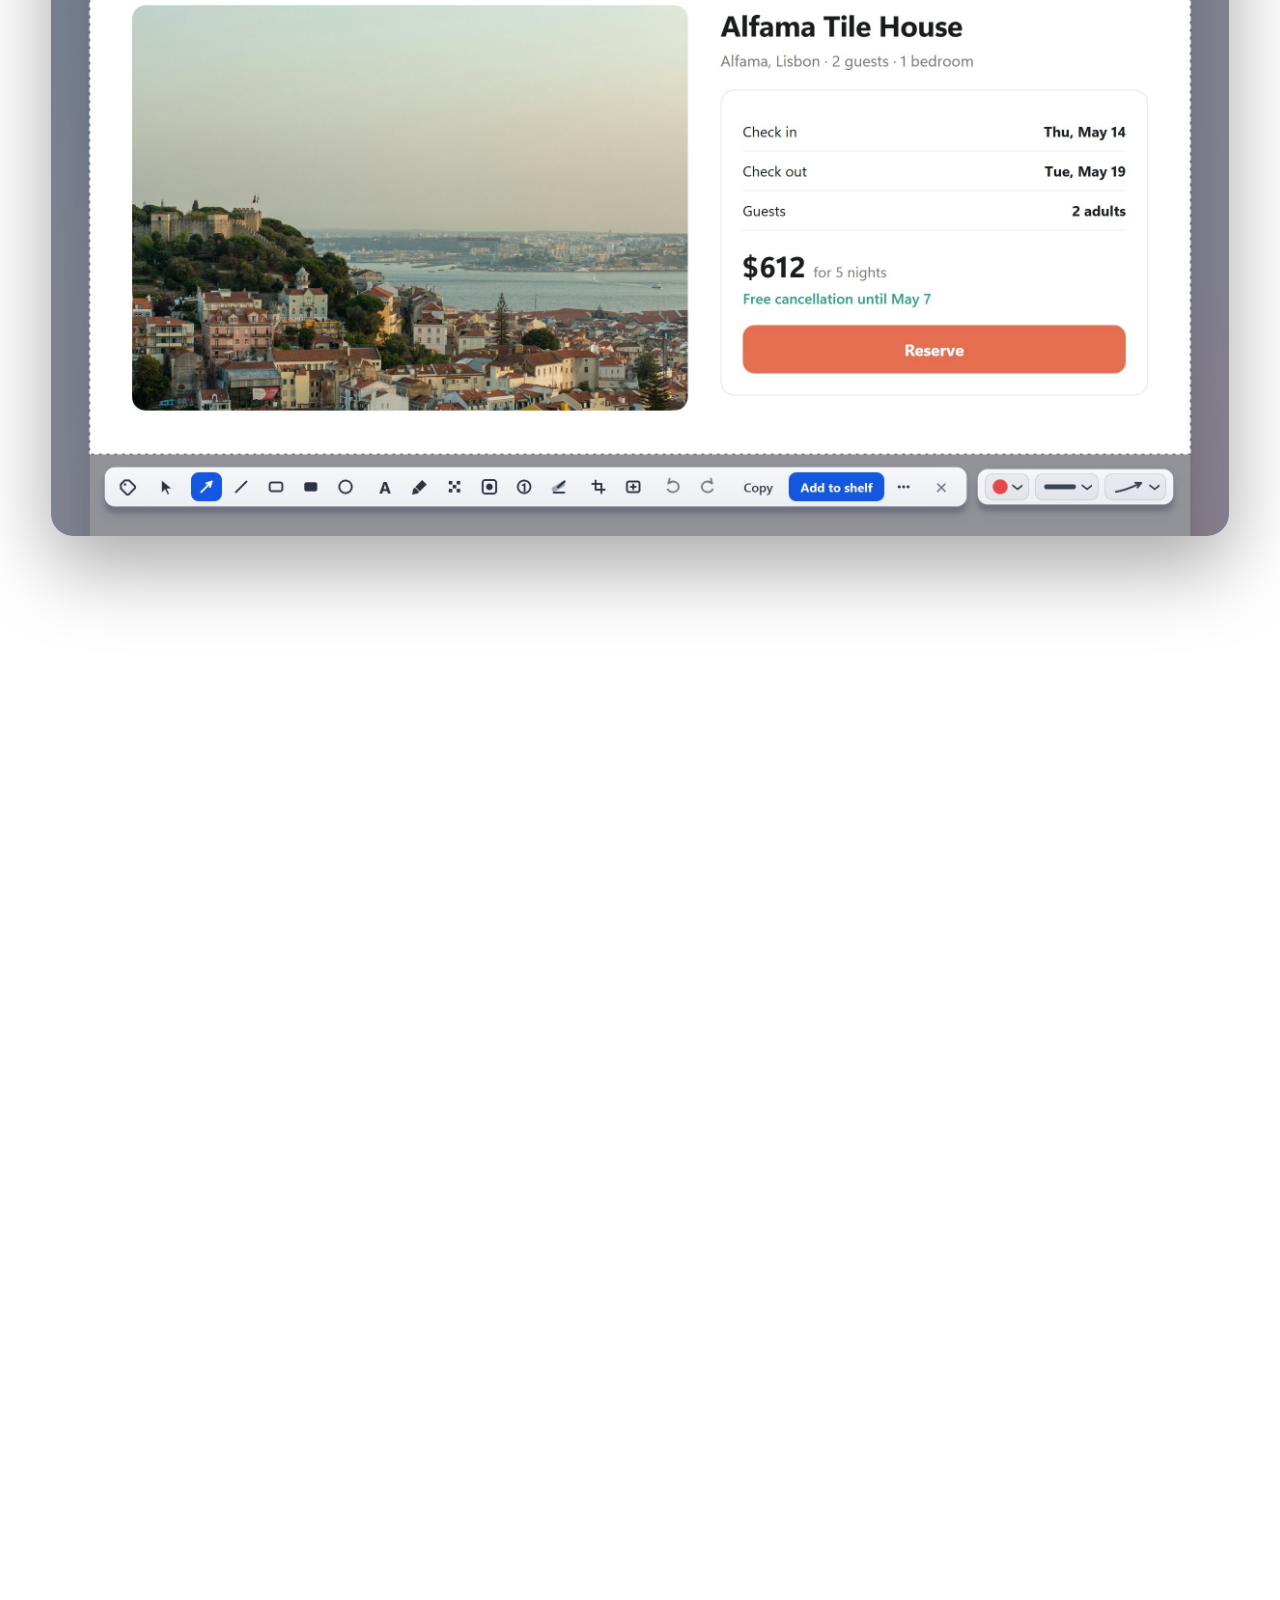
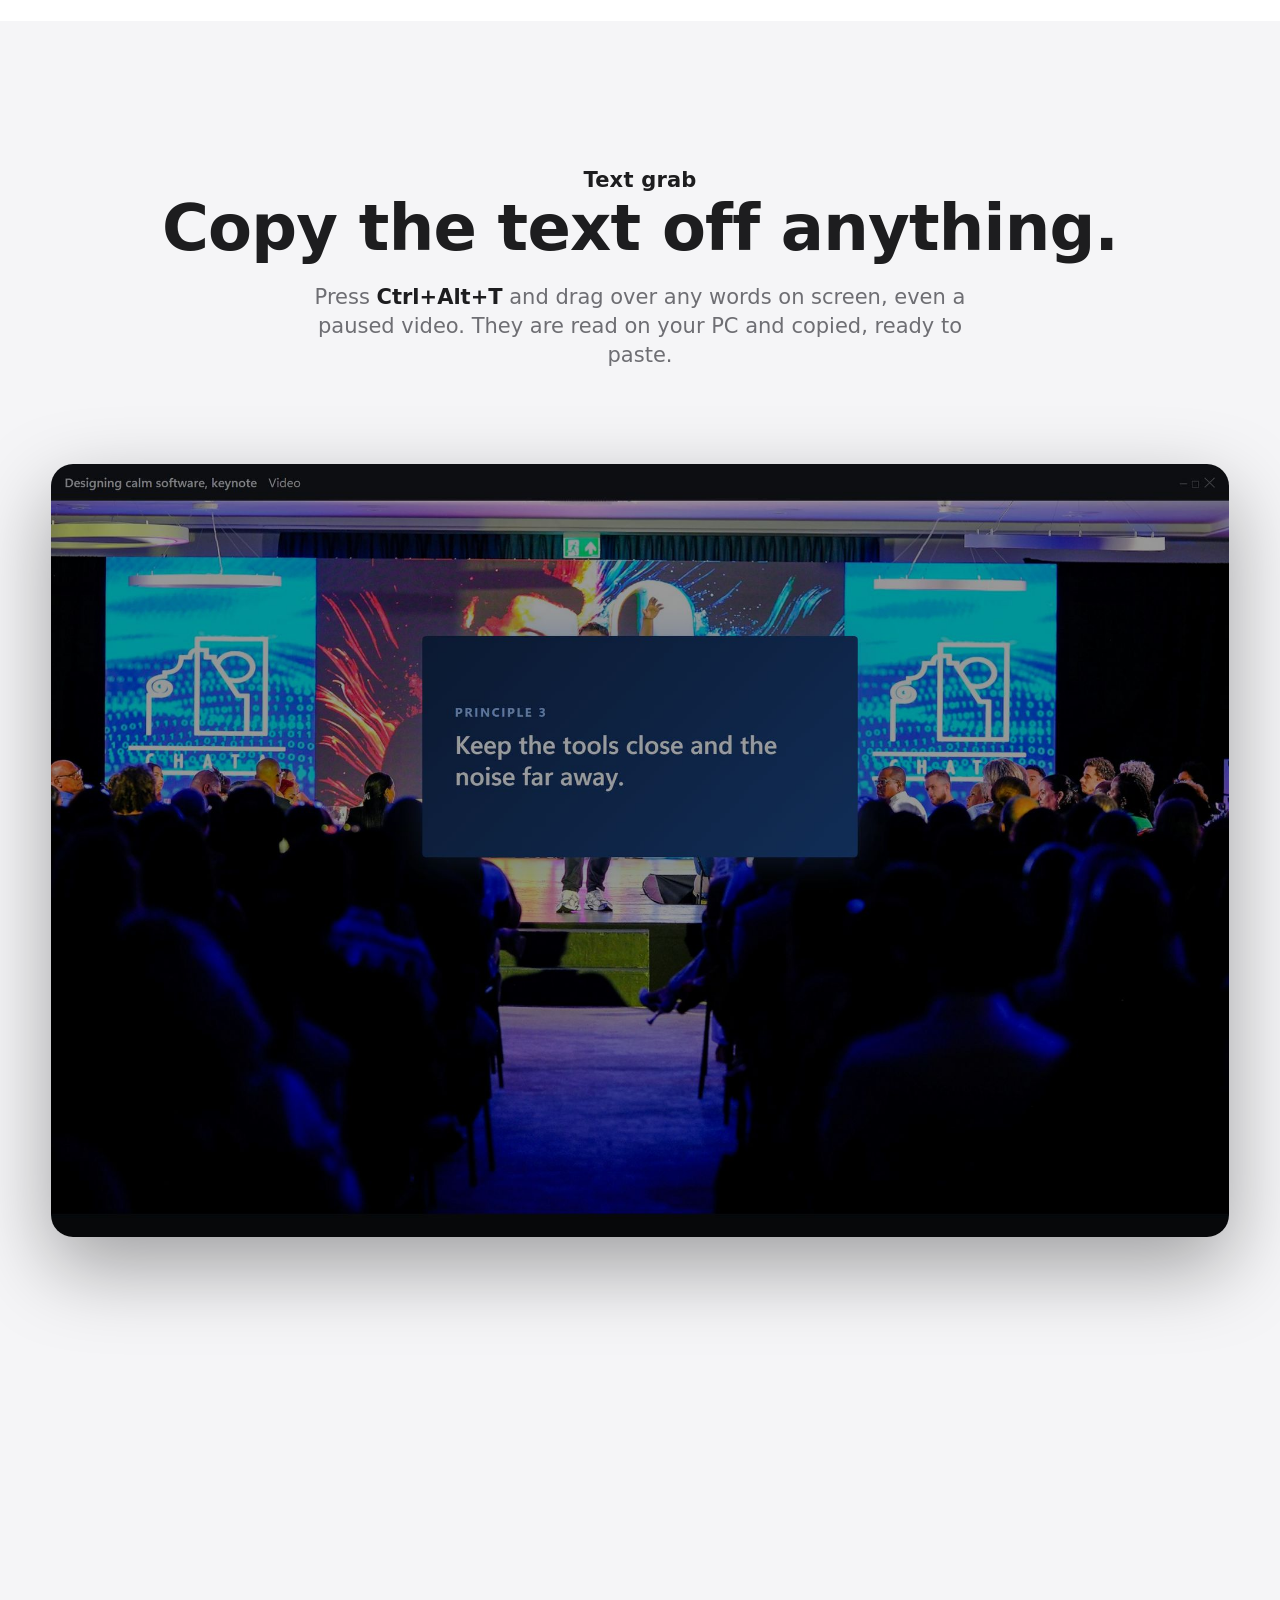
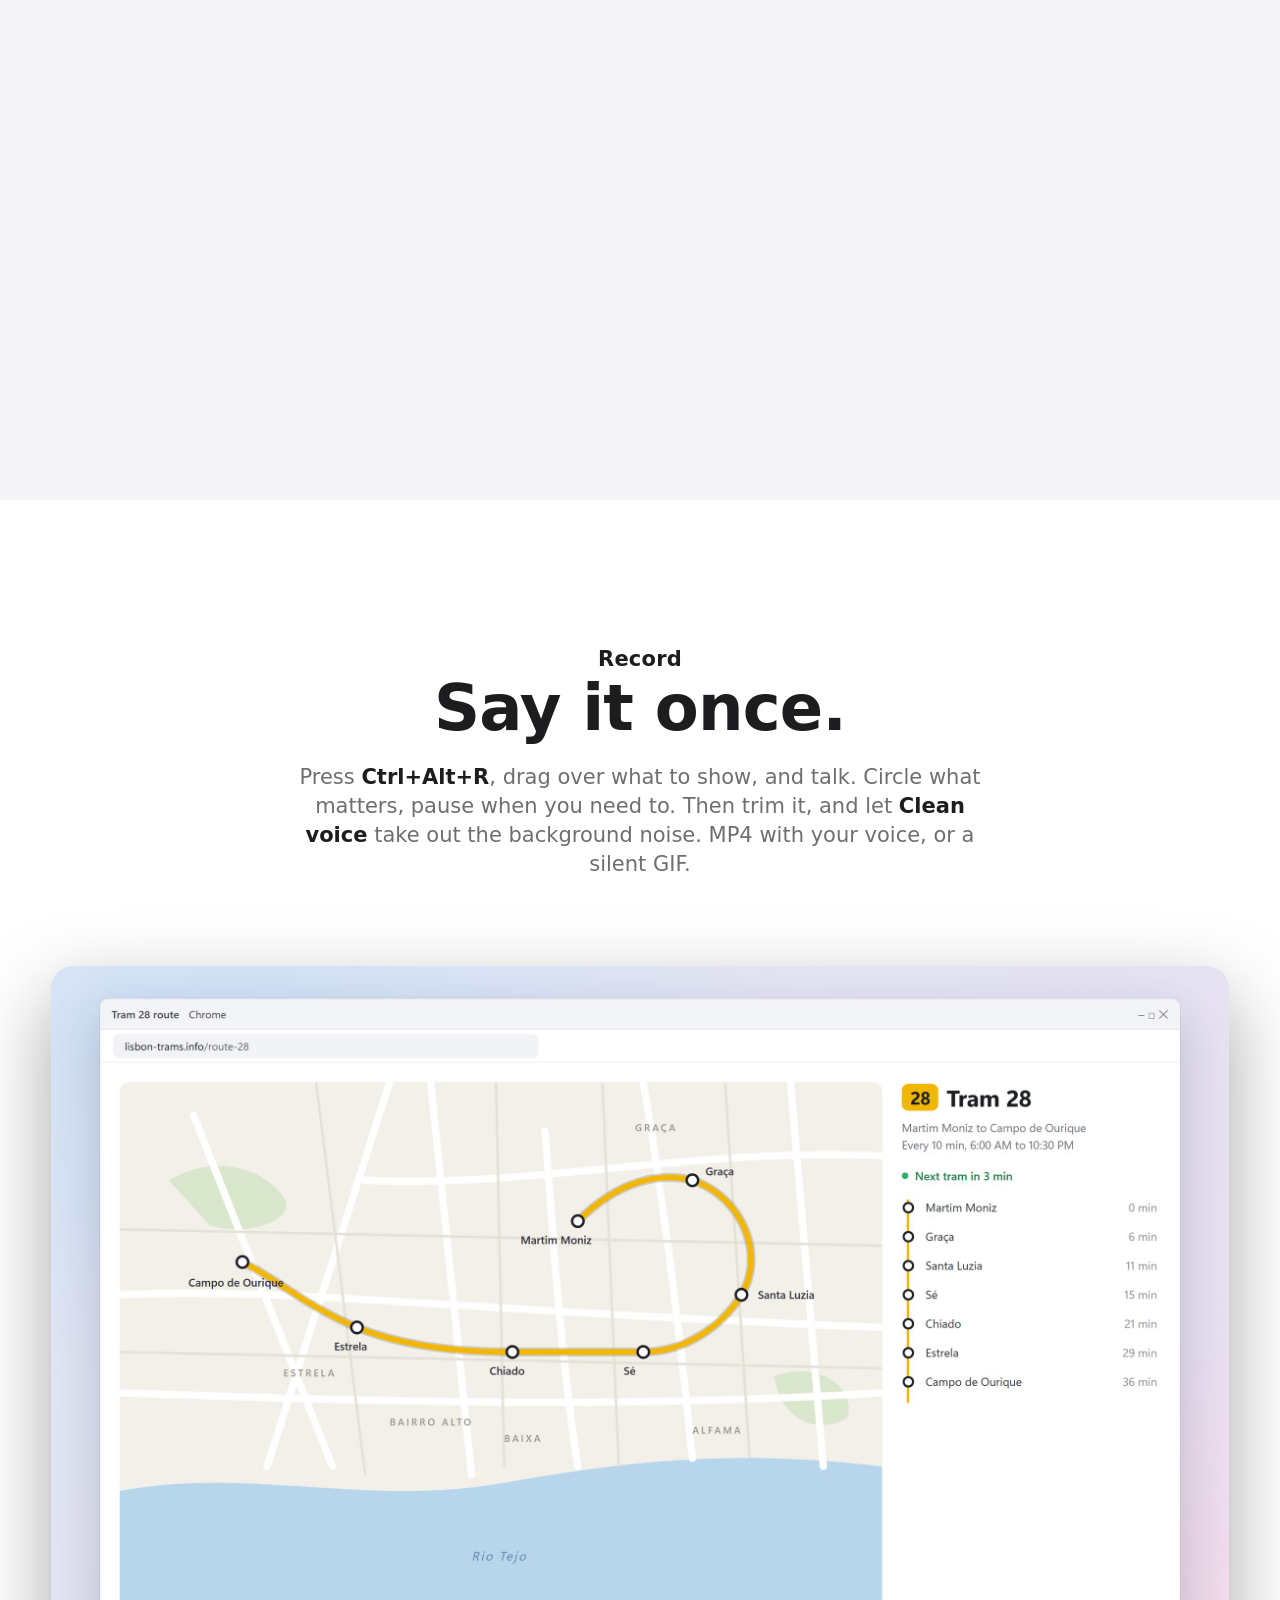
==== commit 4ef3dd35: "Phone: headline margins, floating pieces, zoomed scenes with step captions" ====
--- a/index.html
+++ b/index.html
@@ -401,6 +401,27 @@
   #recscene{height:380vh}
   .rec .wavecard{left:52%;top:20%;width:45%}
 }
+
+
+.cap4{display:none}
+@media (max-width:900px){
+  .hero4 h1{font-size:30px;line-height:1.12;padding:0 24px;text-wrap:balance;max-width:420px}
+  .hero4 .float{display:block}
+  .hero4 .f-preview{left:-3%;top:-16%;width:19%}
+  .hero4 .f-tools{right:-3%;top:-14%;width:16%}
+  .hero4 .f-recall{left:-4%;top:64%;width:50%}
+  .hero4 .f-recbar{right:-4%;top:90%;width:50%}
+  .hero4 .rig{margin:40px 0 34px}
+  .scene4{overflow-x:clip}
+  .scene4 .pin{flex-direction:column;gap:20px}
+  .frame4.zm{width:calc(92vw * var(--z));max-width:none;box-shadow:none;border-radius:0;
+    transform:translateX(calc(92vw * (var(--z) - 1) * (.5 - var(--fx))));
+    clip-path:inset(0 calc(92vw * (var(--z) - 1) * (1 - var(--fx))) 0 calc(92vw * (var(--z) - 1) * var(--fx)) round 18px)}
+  .cap4{display:block;position:relative;width:86vw;min-height:3em;text-align:center;font-size:17px;line-height:1.4;font-weight:600;color:var(--ink)}
+  .cap4 span{position:absolute;left:0;right:0;top:0;opacity:0;transform:translateY(6px);transition:opacity .35s var(--ease),transform .35s var(--ease)}
+  .cap4 span.on{opacity:1;transform:none}
+  .rec .wavecard{left:30%;top:14%;width:30%}
+}
 </style>
 </head>
 <body>
@@ -459,11 +480,11 @@
     <h2 class="h2 rise">Copy now.<br>Find it later.</h2>
     <p class="lead rise">Nestra keeps a private history of what you copy. Press <b>Ctrl+Shift+Space</b>, type a few letters, and press Enter to paste straight into the app you were in.</p>
   </div>
-  <div class="scene4" id="rscene"><div class="pin"><div class="frame4">
+  <div class="scene4" id="rscene"><div class="pin"><div style="--z:2.0;--fx:0.5" class="zm frame4">
     <img decoding="async" loading="lazy" class="base" src="web4/notes.jpg" alt="Recall over a trip plan: typing belem finds the pinned café address, Enter pastes it into the notes">
     <span class="ins"><span class="txt">Pastéis de Belém, Rua de Belém 84-92</span><i class="caret"></i></span>
     <div class="rwin light-only"><div class="glass"></div><img decoding="async" loading="lazy" src="web4/rt0-light.png" alt="" data-ar="1.17647"><img decoding="async" loading="lazy" src="web4/rt1-light.png" alt="" data-ar="1.07595"><img decoding="async" loading="lazy" src="web4/rt2-light.png" alt="" data-ar="1.17647"><img decoding="async" loading="lazy" src="web4/rt3-light.png" alt="" data-ar="2.44604"><img decoding="async" loading="lazy" src="web4/rt4-light.png" alt="" data-ar="3.50515"><img decoding="async" loading="lazy" src="web4/rt5-light.png" alt="" data-ar="3.50515"></div><div class="rwin dark-only"><div class="glass"></div><img decoding="async" loading="lazy" src="web4/rt0-dark.png" alt="" data-ar="1.17647"><img decoding="async" loading="lazy" src="web4/rt1-dark.png" alt="" data-ar="1.07595"><img decoding="async" loading="lazy" src="web4/rt2-dark.png" alt="" data-ar="1.17647"><img decoding="async" loading="lazy" src="web4/rt3-dark.png" alt="" data-ar="2.44604"><img decoding="async" loading="lazy" src="web4/rt4-dark.png" alt="" data-ar="3.50515"><img decoding="async" loading="lazy" src="web4/rt5-dark.png" alt="" data-ar="3.50515"></div>
-  </div></div></div>
+  </div><p class="cap4"><span data-a="0" data-b="0.2">Press Ctrl+Shift+Space to open Recall.</span><span data-a="0.2" data-b="0.6">Type a few letters. The results narrow as you type.</span><span data-a="0.6" data-b="1.01">Press Enter. It pastes into the app you were in.</span></p></div></div>
   <div class="wide cards4 after">
     <div class="card4 rise"><div class="pic"><div class="found"><img decoding="async" loading="lazy" class="ph" src="web4/found-photo.jpg" alt="A Lisbon tram with ESTRELA 25 on its sign"><div class="fwin"><div class="glass"></div><img decoding="async" loading="lazy" src="web4/rf-dark.png" alt="Recall finding the photo by searching estrela"></div></div></div>
       <p><b>Finds words in pictures.</b> Photos and screenshots are read on your PC, so "estrela" finds the tram with it on its sign.</p></div>
@@ -483,7 +504,7 @@
     <h2 class="h2 rise">Show, don't type.</h2>
     <p class="lead rise">Capture a region or a window, then add arrows, numbered steps, a highlight, a label, blur or a spotlight. Copy it, save it, or keep it on the shelf.</p>
   </div>
-  <div class="scene4" id="cscene"><div class="pin"><div class="frame4 esf light-only" style="aspect-ratio:2440/1432"><img decoding="async" loading="lazy" class="base" src="web4/es-light.jpg" alt=""><img decoding="async" loading="lazy" class="shp" data-k="0" src="web4/es-light-1.png" alt="" style="left:55.369%;top:38.757%;width:3.033%"><img decoding="async" loading="lazy" class="shp" data-k="1" src="web4/es-light-2.png" alt="" style="left:58.238%;top:58.310%;width:6.311%"><img decoding="async" loading="lazy" class="shp" data-k="2" src="web4/es-light-3.png" alt="" style="left:75.246%;top:58.520%;width:14.098%"><img decoding="async" loading="lazy" class="shp" data-k="3" src="web4/es-light-4.png" alt="" style="left:89.467%;top:67.249%;width:3.115%"><img decoding="async" loading="lazy" class="shp" data-k="4" src="web4/es-light-5.png" alt="" style="left:58.320%;top:81.355%;width:11.475%"></div><div class="frame4 esf dark-only" style="aspect-ratio:2440/1432"><img decoding="async" loading="lazy" class="base" src="web4/es-dark.jpg" alt=""><img decoding="async" loading="lazy" class="shp" data-k="0" src="web4/es-dark-1.png" alt="" style="left:55.369%;top:38.757%;width:3.033%"><img decoding="async" loading="lazy" class="shp" data-k="1" src="web4/es-dark-2.png" alt="" style="left:58.238%;top:58.310%;width:6.311%"><img decoding="async" loading="lazy" class="shp" data-k="2" src="web4/es-dark-3.png" alt="" style="left:75.246%;top:58.520%;width:14.098%"><img decoding="async" loading="lazy" class="shp" data-k="3" src="web4/es-dark-4.png" alt="" style="left:89.467%;top:67.249%;width:3.115%"><img decoding="async" loading="lazy" class="shp" data-k="4" src="web4/es-dark-5.png" alt="" style="left:58.320%;top:81.355%;width:11.475%"></div></div></div>
+  <div class="scene4" id="cscene"><div class="pin"><div class="zm frame4 esf light-only" style="--z:1.9;--fx:1;aspect-ratio:2440/1432"><img decoding="async" loading="lazy" class="base" src="web4/es-light.jpg" alt=""><img decoding="async" loading="lazy" class="shp" data-k="0" src="web4/es-light-1.png" alt="" style="left:55.369%;top:38.757%;width:3.033%"><img decoding="async" loading="lazy" class="shp" data-k="1" src="web4/es-light-2.png" alt="" style="left:58.238%;top:58.310%;width:6.311%"><img decoding="async" loading="lazy" class="shp" data-k="2" src="web4/es-light-3.png" alt="" style="left:75.246%;top:58.520%;width:14.098%"><img decoding="async" loading="lazy" class="shp" data-k="3" src="web4/es-light-4.png" alt="" style="left:89.467%;top:67.249%;width:3.115%"><img decoding="async" loading="lazy" class="shp" data-k="4" src="web4/es-light-5.png" alt="" style="left:58.320%;top:81.355%;width:11.475%"></div><div class="zm frame4 esf dark-only" style="--z:1.9;--fx:1;aspect-ratio:2440/1432"><img decoding="async" loading="lazy" class="base" src="web4/es-dark.jpg" alt=""><img decoding="async" loading="lazy" class="shp" data-k="0" src="web4/es-dark-1.png" alt="" style="left:55.369%;top:38.757%;width:3.033%"><img decoding="async" loading="lazy" class="shp" data-k="1" src="web4/es-dark-2.png" alt="" style="left:58.238%;top:58.310%;width:6.311%"><img decoding="async" loading="lazy" class="shp" data-k="2" src="web4/es-dark-3.png" alt="" style="left:75.246%;top:58.520%;width:14.098%"><img decoding="async" loading="lazy" class="shp" data-k="3" src="web4/es-dark-4.png" alt="" style="left:89.467%;top:67.249%;width:3.115%"><img decoding="async" loading="lazy" class="shp" data-k="4" src="web4/es-dark-5.png" alt="" style="left:58.320%;top:81.355%;width:11.475%"></div><p class="cap4"><span data-a="0" data-b="0.22">Capture a region, then mark it up.</span><span data-a="0.22" data-b="0.62">Highlight what matters and point at it.</span><span data-a="0.62" data-b="1.01">Number the steps. Add a label.</span></p></div></div>
 </section>
 
 <!-- 6 · text grab -->
@@ -493,12 +514,12 @@
     <h2 class="h2 rise">Copy the text off anything.</h2>
     <p class="lead rise">Press <b>Ctrl+Alt+T</b> and drag over any words on screen, even a paused video. They are read on your PC and copied, ready to paste.</p>
   </div>
-  <div class="scene4" id="gscene"><div class="pin"><div class="frame4 grab" style="aspect-ratio:2000/1312">
+  <div class="scene4" id="gscene"><div class="pin"><div class="zm frame4 grab" style="--z:1.9;--fx:0.5;aspect-ratio:2000/1312">
     <img decoding="async" loading="lazy" class="dim" src="web4/grab-dim.jpg" alt="Text selected on a paused keynote video and copied">
     <img decoding="async" loading="lazy" class="bright" src="web4/grab-bright.jpg" alt="">
     <div class="sel"><span class="size">0 × 0</span></div>
     <img decoding="async" loading="lazy" class="cpill light-only" src="web4/copied-light.png" alt=""><img decoding="async" loading="lazy" class="cpill dark-only" src="web4/copied-dark.png" alt="">
-  </div></div></div>
+  </div><p class="cap4"><span data-a="0" data-b="0.6">Press Ctrl+Alt+T and drag over any words.</span><span data-a="0.6" data-b="1.01">They are read on your PC and copied.</span></p></div></div>
 </section>
 
 <!-- 7 · record -->
@@ -508,7 +529,7 @@
     <h2 class="h2 rise">Say it once.</h2>
     <p class="lead rise">Press <b>Ctrl+Alt+R</b>, drag over what to show, and talk. Circle what matters, pause when you need to. Then trim it, and let <b>Clean voice</b> take out the background noise. MP4 with your voice, or a silent GIF.</p>
   </div>
-  <div class="scene4" id="recscene"><div class="pin"><div class="frame4 rec">
+  <div class="scene4" id="recscene"><div class="pin"><div style="--z:1.55;--fx:0.12" class="zm frame4 rec">
     <img decoding="async" loading="lazy" class="base" src="web4/map-bright.jpg" alt="Recording the Tram 28 route map: pick the region, record, circle Santa Luzia, pause">
     <img decoding="async" loading="lazy" class="base mdim" src="web4/map-dim.jpg" alt="">
     <img decoding="async" loading="lazy" class="base mbright" src="web4/map-bright.jpg" alt="">
@@ -526,7 +547,7 @@
       <div class="wave"><i style="--v:0;--n:0.178"></i><i style="--v:0;--n:0.147"></i><i style="--v:0;--n:0.237"></i><i style="--v:0;--n:0.133"></i><i style="--v:0;--n:0.216"></i><i style="--v:0;--n:0.186"></i><i style="--v:0.388;--n:0.211"></i><i style="--v:0.374;--n:0.198"></i><i style="--v:0.395;--n:0.136"></i><i style="--v:0.626;--n:0.269"></i><i style="--v:0.43;--n:0.16"></i><i style="--v:0.758;--n:0.291"></i><i style="--v:0.725;--n:0.191"></i><i style="--v:0.985;--n:0.128"></i><i style="--v:0.908;--n:0.172"></i><i style="--v:0.444;--n:0.141"></i><i style="--v:0;--n:0.176"></i><i style="--v:0;--n:0.267"></i><i style="--v:0;--n:0.153"></i><i style="--v:0;--n:0.225"></i><i style="--v:0.765;--n:0.187"></i><i style="--v:0.706;--n:0.131"></i><i style="--v:0.389;--n:0.157"></i><i style="--v:0.792;--n:0.197"></i><i style="--v:0.554;--n:0.225"></i><i style="--v:0.645;--n:0.174"></i><i style="--v:0.866;--n:0.246"></i><i style="--v:0.509;--n:0.223"></i><i style="--v:0.691;--n:0.278"></i><i style="--v:0.824;--n:0.172"></i><i style="--v:0.987;--n:0.141"></i><i style="--v:0;--n:0.195"></i><i style="--v:0;--n:0.256"></i><i style="--v:0;--n:0.147"></i><i style="--v:0;--n:0.208"></i><i style="--v:0;--n:0.127"></i><i style="--v:0.784;--n:0.258"></i><i style="--v:0.722;--n:0.278"></i><i style="--v:0.554;--n:0.245"></i><i style="--v:0.736;--n:0.224"></i><i style="--v:0.647;--n:0.271"></i><i style="--v:0.964;--n:0.205"></i><i style="--v:0.782;--n:0.131"></i><i style="--v:0.806;--n:0.236"></i><i style="--v:0.996;--n:0.268"></i><i style="--v:0.535;--n:0.189"></i><i style="--v:0.785;--n:0.124"></i><i style="--v:0.65;--n:0.15"></i><i style="--v:0.426;--n:0.131"></i><i style="--v:0;--n:0.258"></i><i style="--v:0;--n:0.143"></i><i style="--v:0;--n:0.165"></i><i style="--v:0;--n:0.19"></i><i style="--v:0;--n:0.277"></i><i style="--v:0;--n:0.135"></i><i style="--v:0;--n:0.201"></i></div>
       <p>Hum, fans and keyboard clatter fade out. Your voice stays.</p>
     </div>
-  </div></div></div>
+  </div><p class="cap4"><span data-a="0" data-b="0.14">Press Ctrl+Alt+R and pick what to show.</span><span data-a="0.14" data-b="0.38">Talk, and circle what matters.</span><span data-a="0.38" data-b="0.44">Pause when you need a breath.</span><span data-a="0.44" data-b="0.72">Stop, then trim it in the editor.</span><span data-a="0.72" data-b="1.01">Clean voice takes out the background noise.</span></p></div></div>
 </section>
 
 <!-- 8 · colour -->
@@ -612,7 +633,8 @@
   var io = new IntersectionObserver(function(es){ es.forEach(function(e){ if (e.isIntersecting){ e.target.classList.add('in'); io.unobserve(e.target); } }); }, {threshold:.12});
   $$('.rise').forEach(function(el){ io.observe(el); });
   var scenes = [], vh = innerHeight, sy = scrollY, raf = 0, lastT = 0;
-  function scene(el, opt){ var s = {el: el, pin: opt.pin !== false, update: opt.update, measure: opt.measure, p: -1, t: 0, top: 0, h: 0}; scenes.push(s); return s; }
+  function scene(el, opt){ var s = {el: el, pin: opt.pin !== false, update: opt.update, measure: opt.measure, p: -1, t: 0, top: 0, h: 0,
+    caps: $$('.cap4 span', el).map(function(c){ return {el: c, a: +c.dataset.a, b: +c.dataset.b}; })}; scenes.push(s); return s; }
   function measure(){
     vh = innerHeight; sy = scrollY;
     scenes.forEach(function(s){ var r = s.el.getBoundingClientRect(); s.top = r.top + sy; s.h = s.el.offsetHeight; if (s.measure) s.measure(); });
@@ -633,7 +655,7 @@
       s.t = target(s);
       var p = s.p < 0 ? s.t : s.p + (s.t - s.p) * k;
       if (Math.abs(s.t - p) < .0004) p = s.t; else moving = true;
-      if (p !== s.p){ s.p = p; s.update(p); }
+      if (p !== s.p){ s.p = p; s.update(p); s.caps.forEach(function(c){ c.el.classList.toggle('on', p >= c.a && p < c.b); }); }
     });
     if (moving) kick(); else lastT = 0;
   }
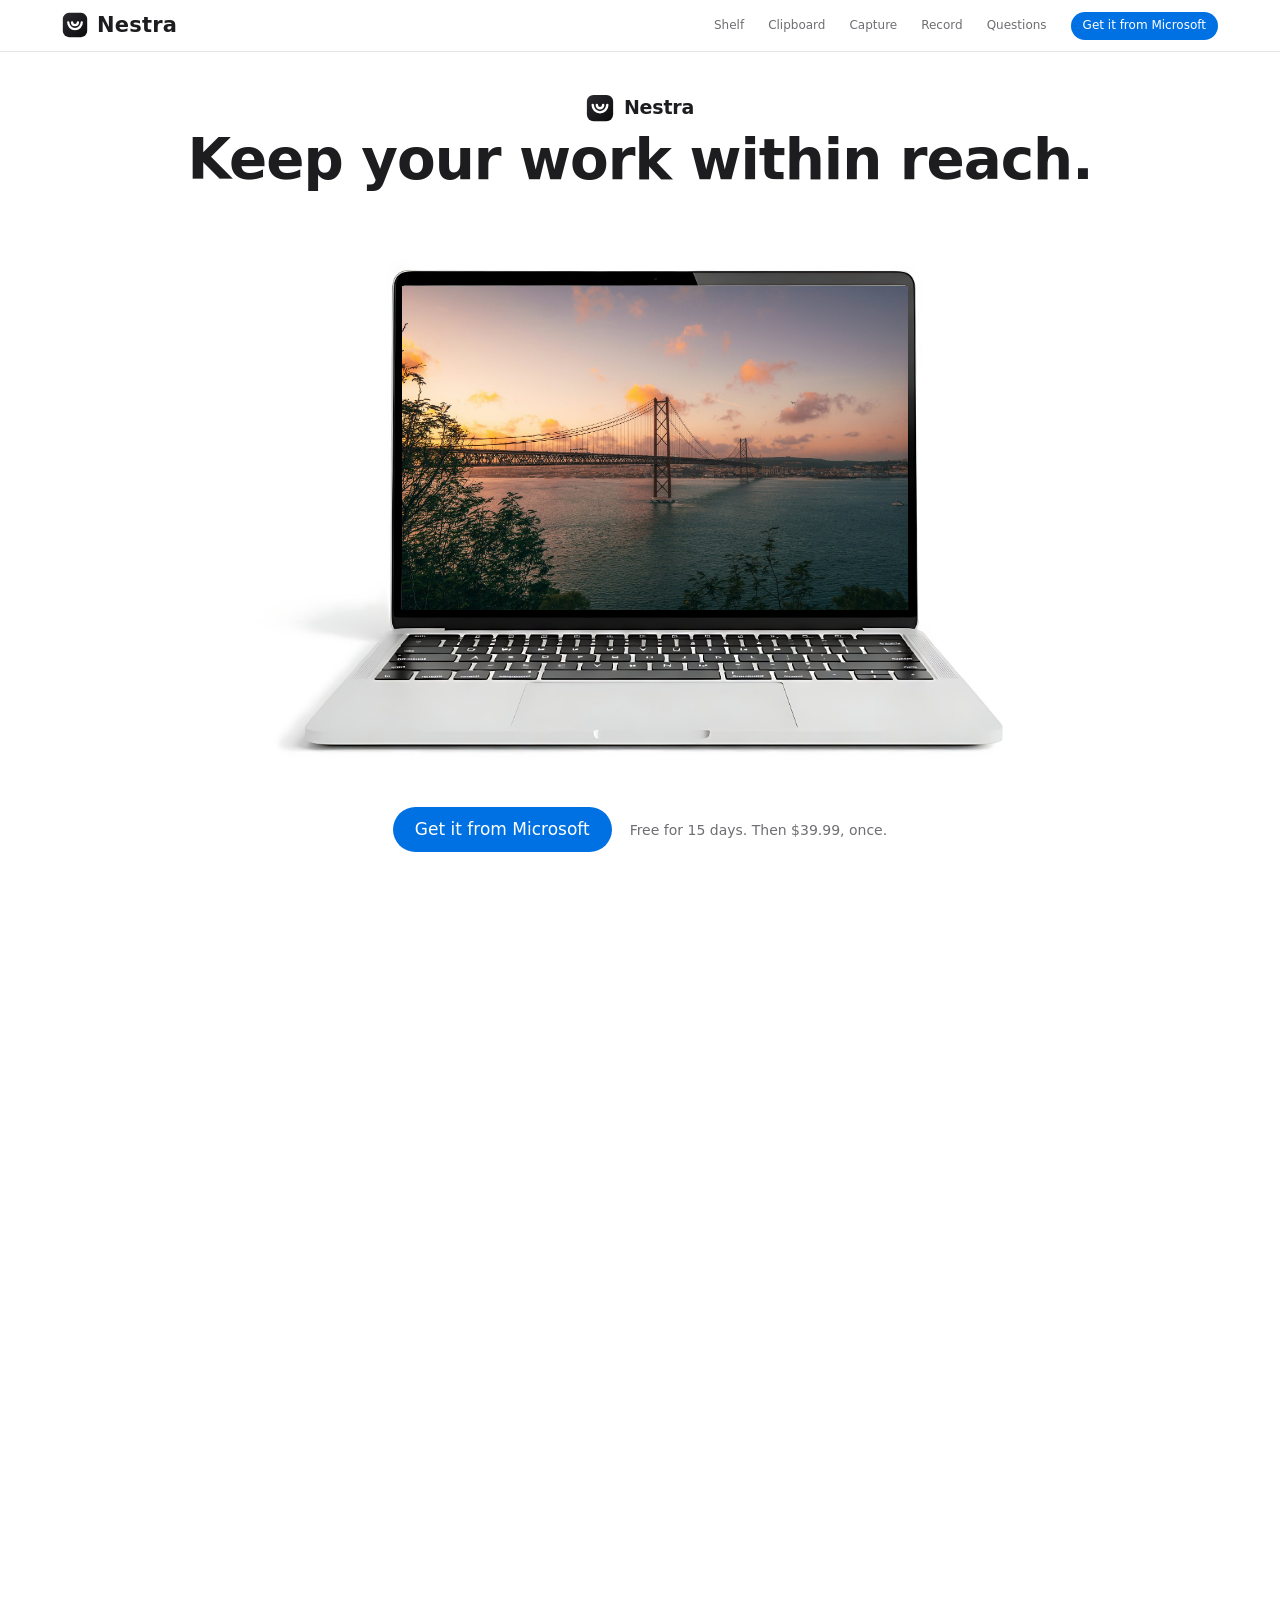
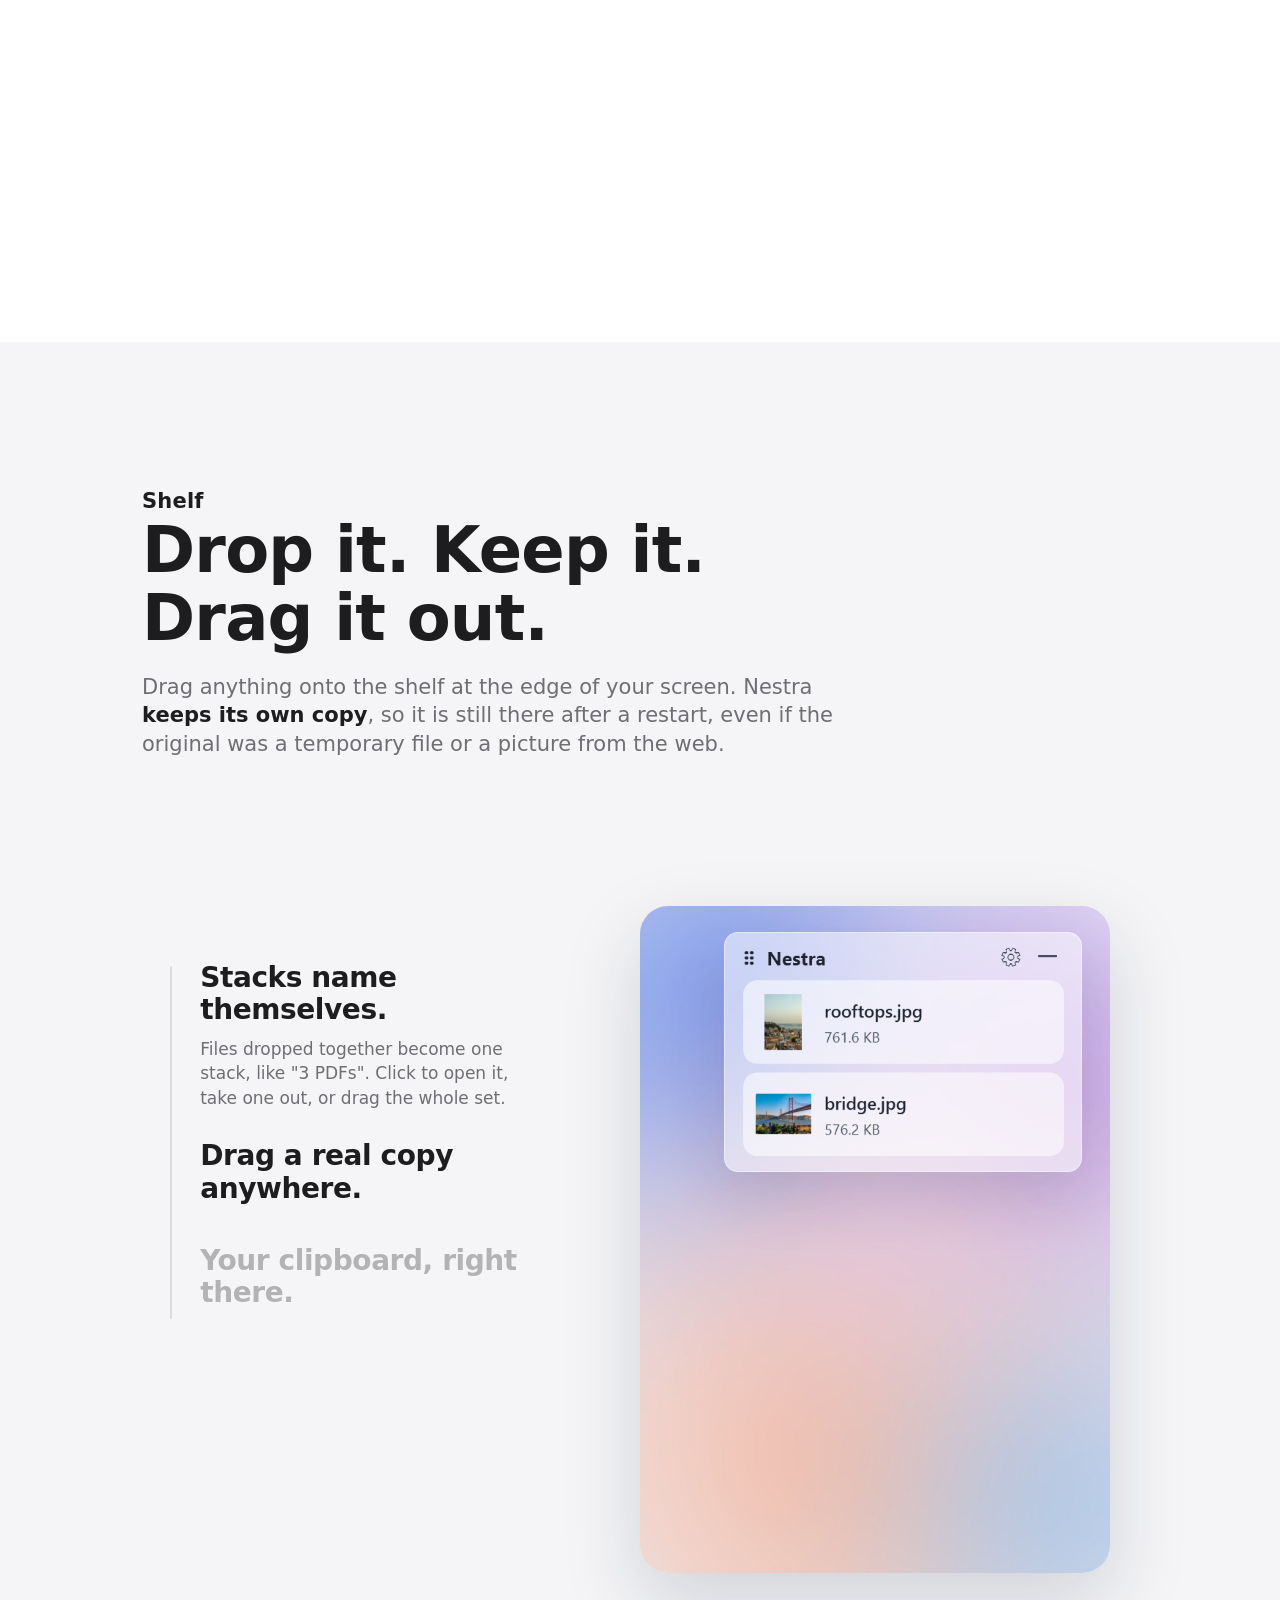
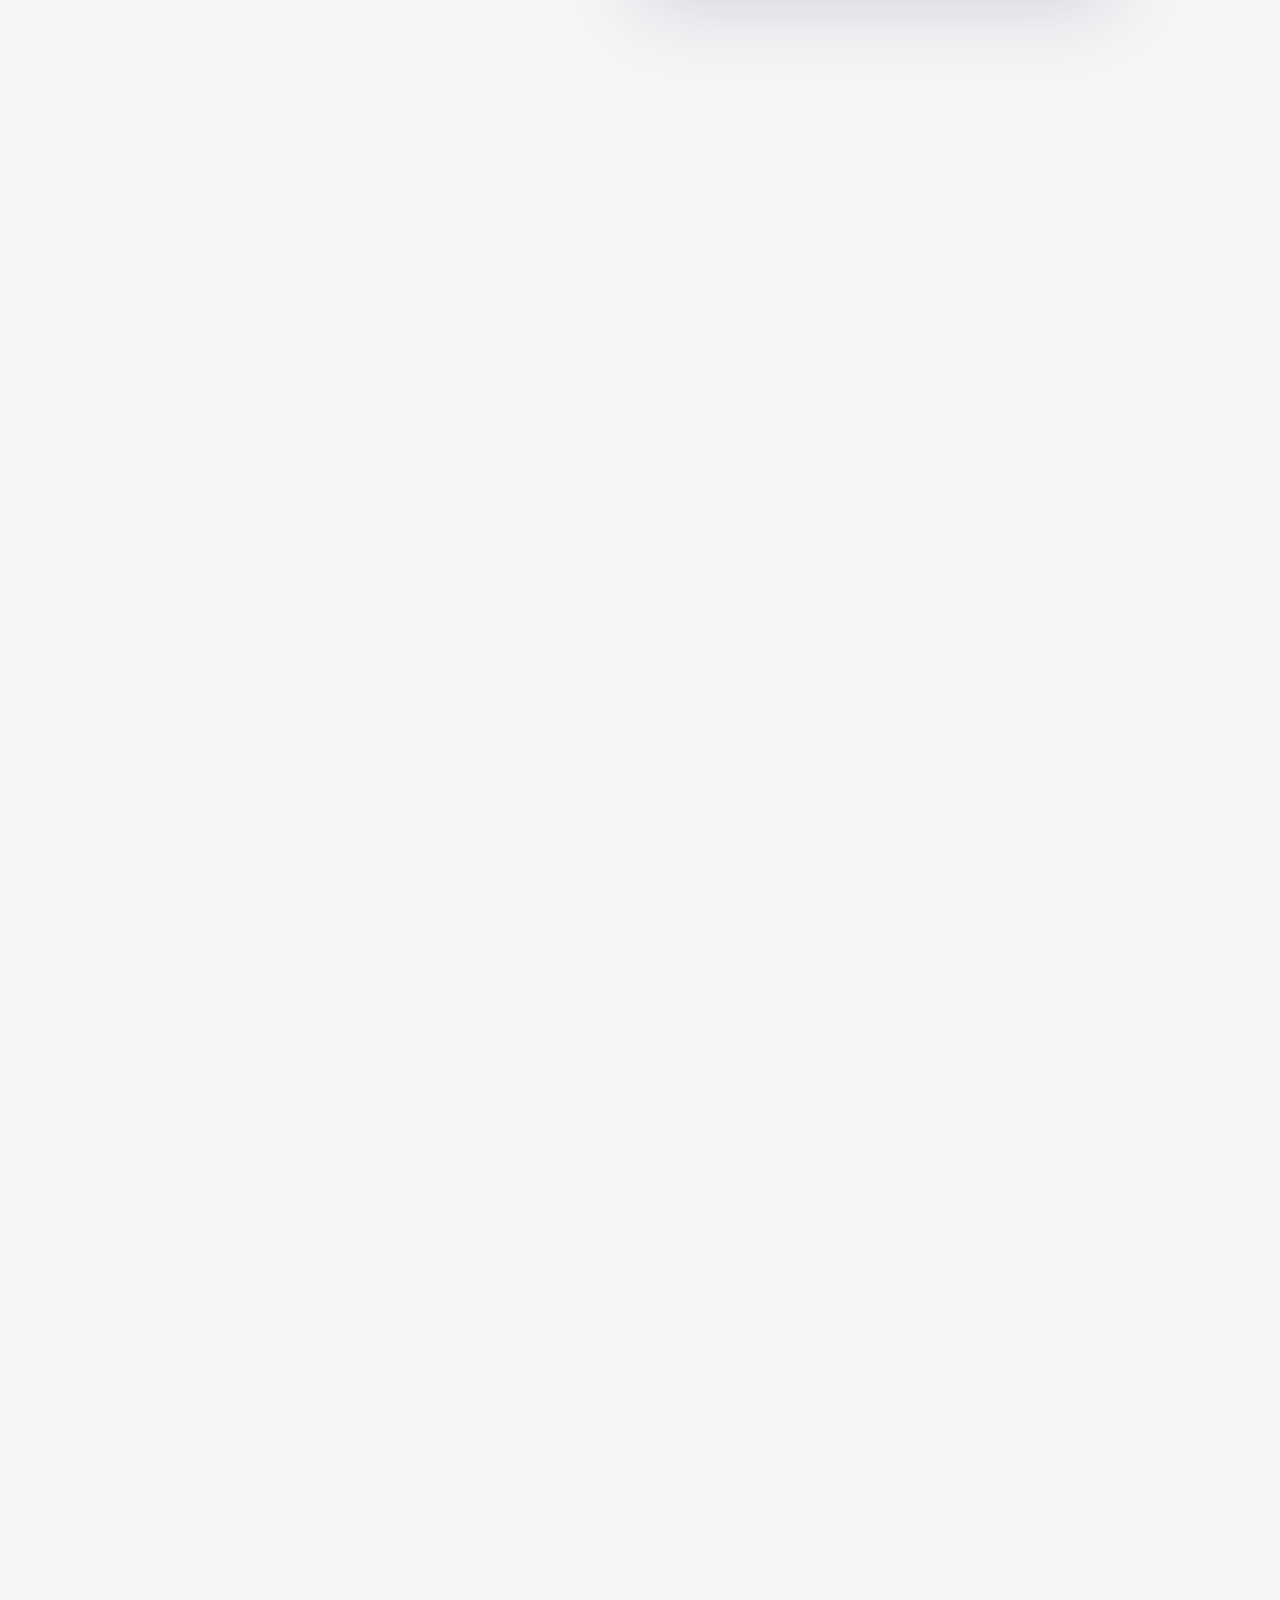
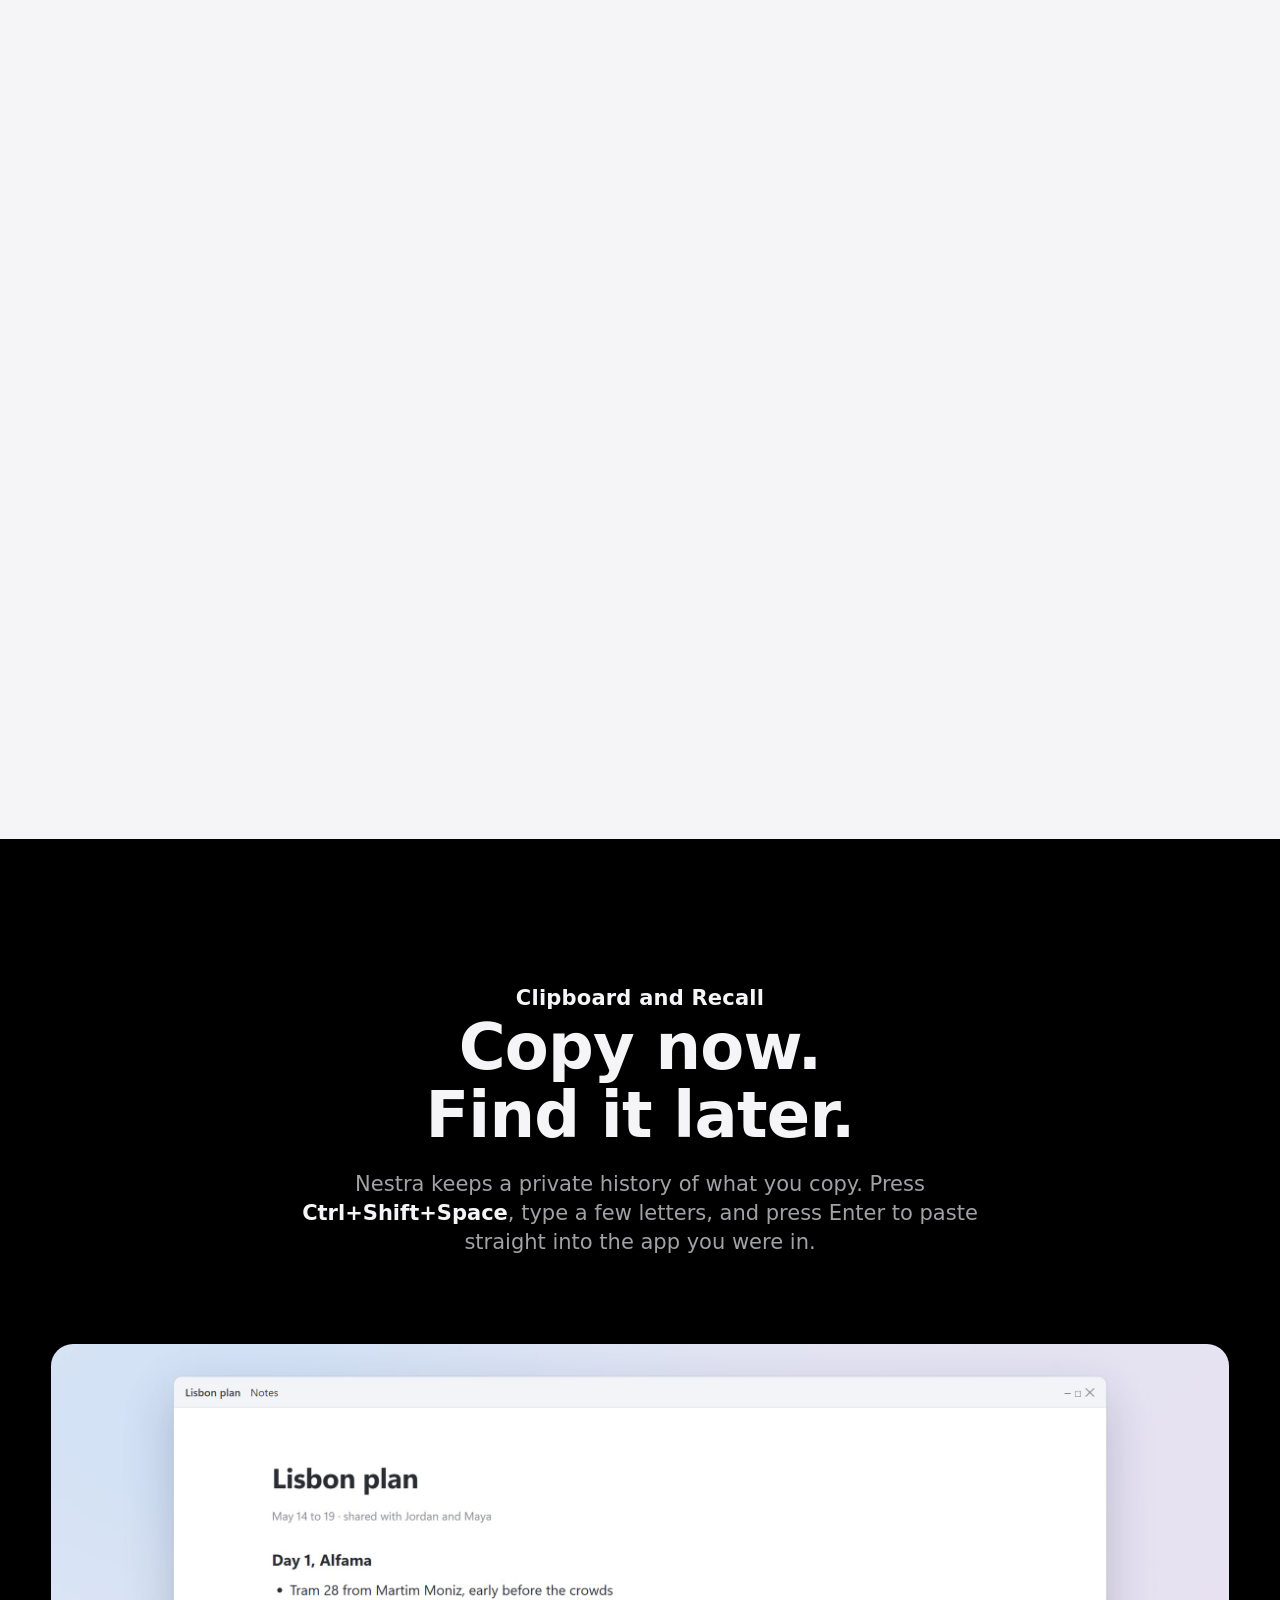
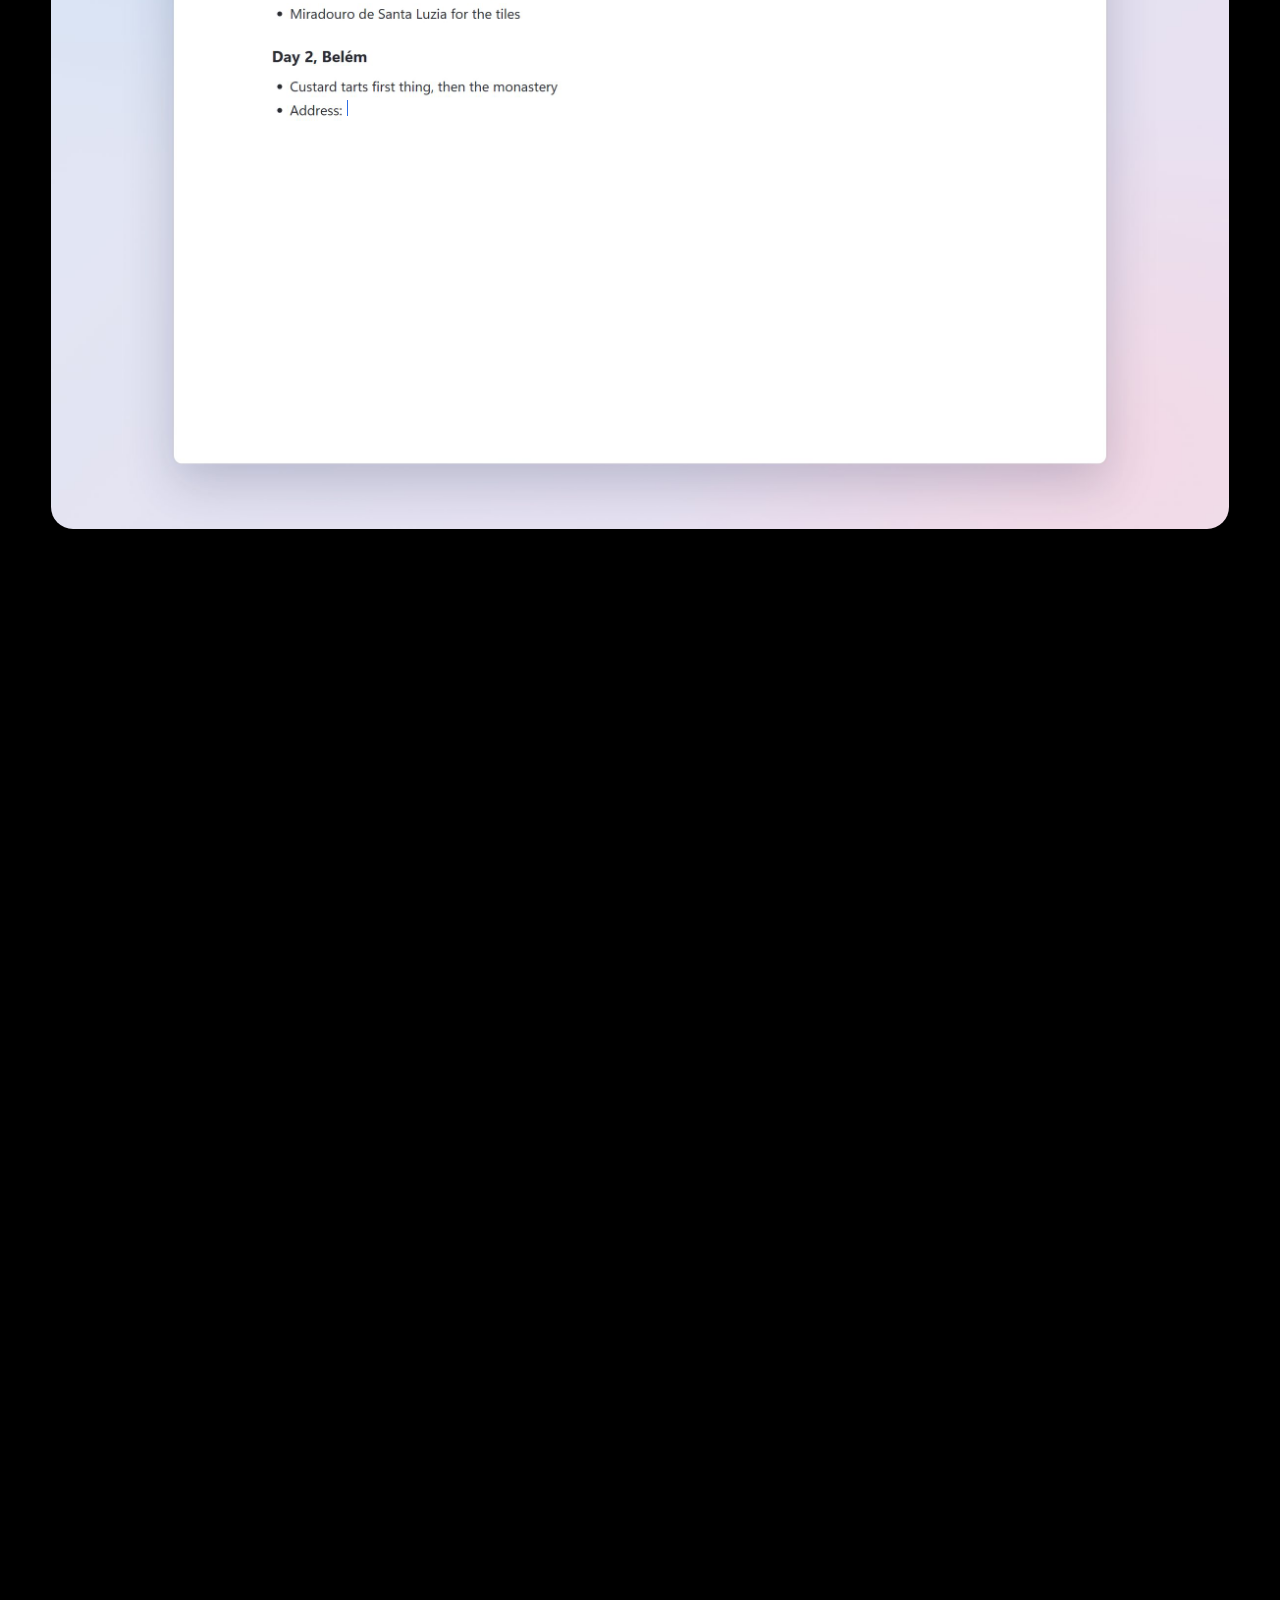
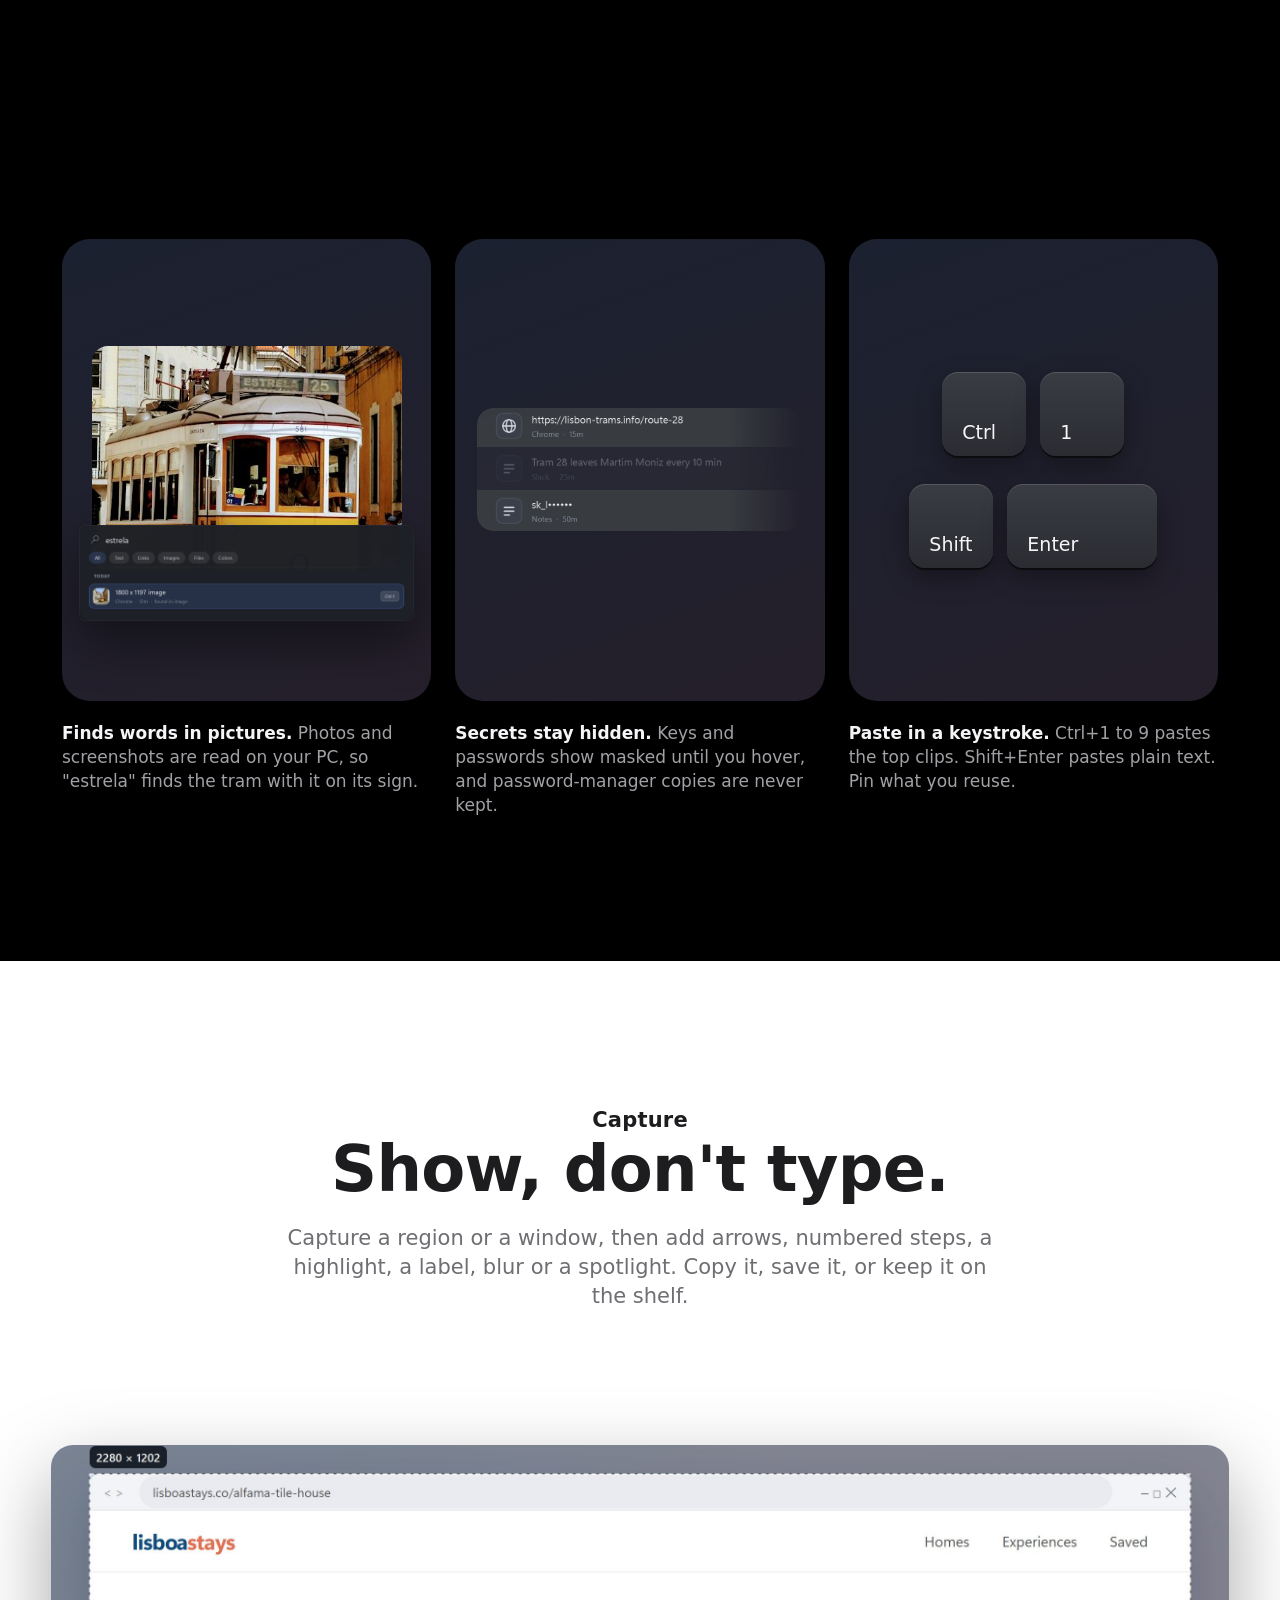
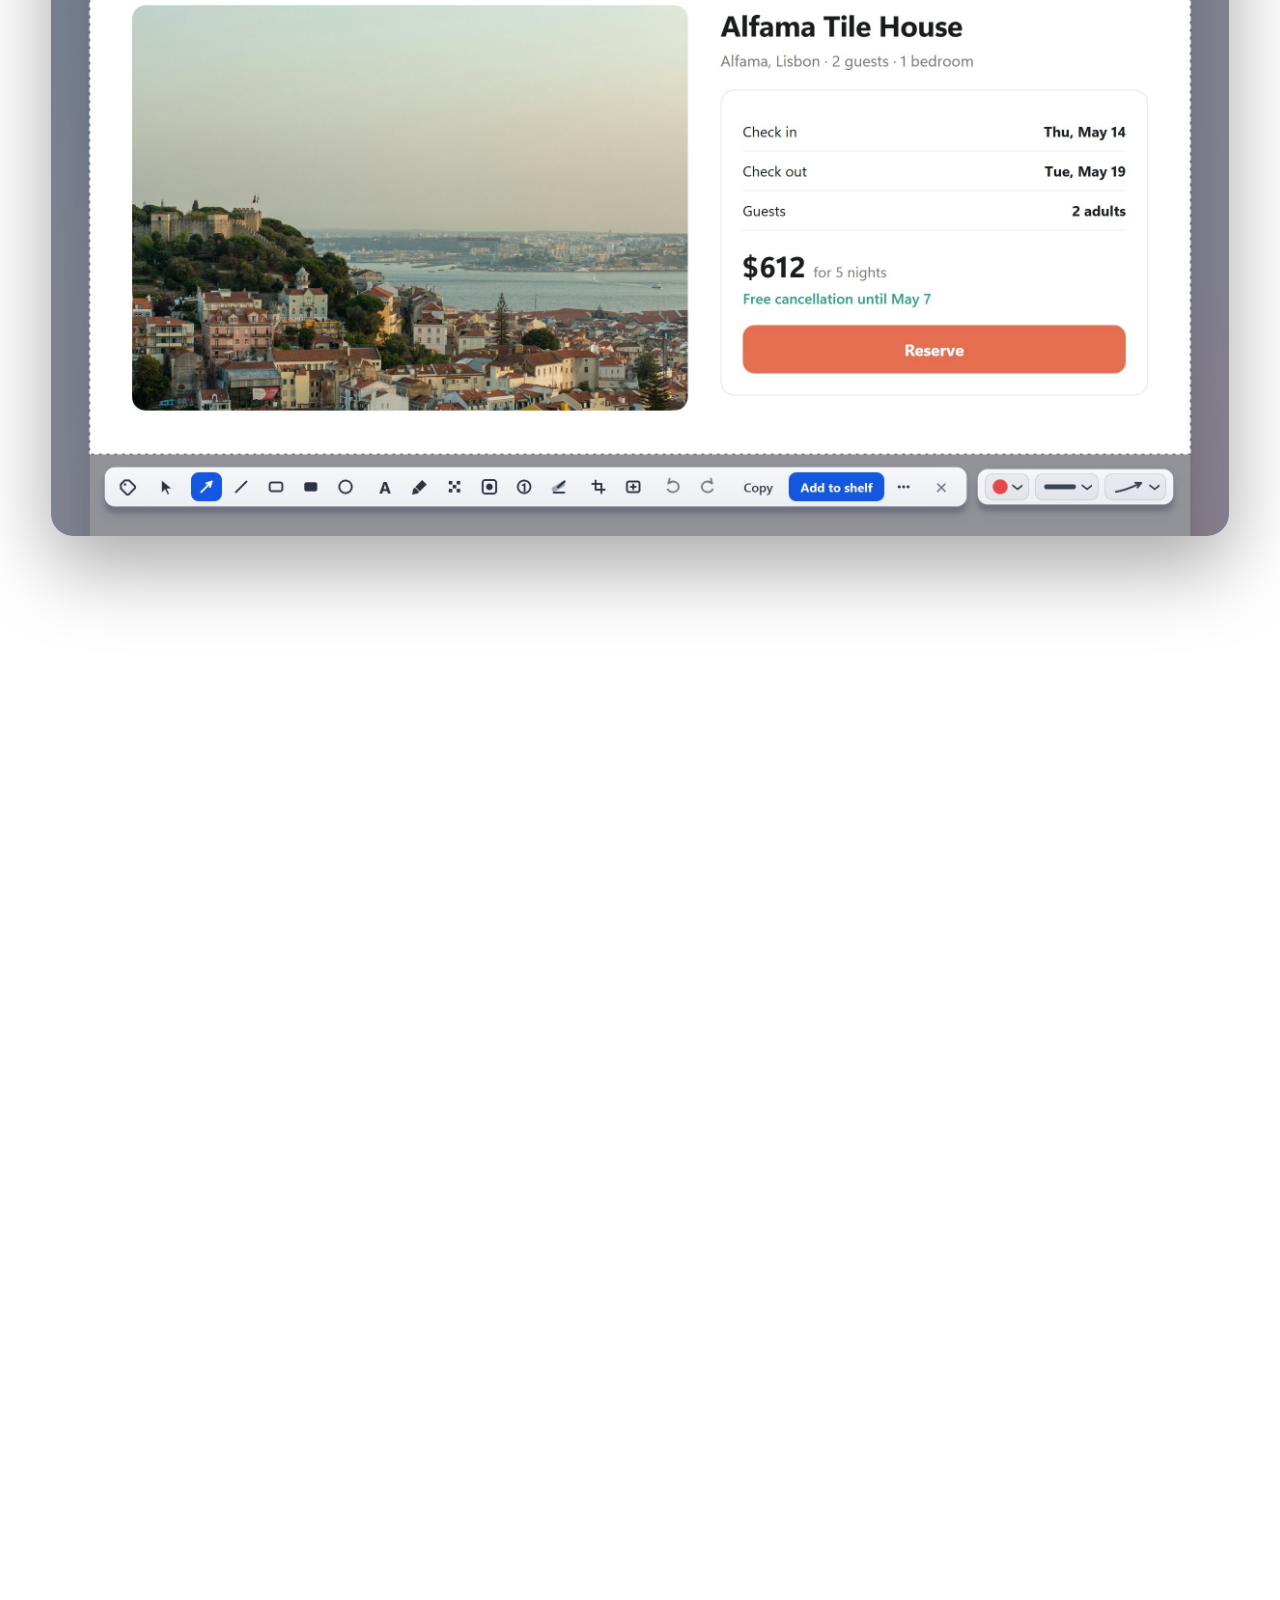
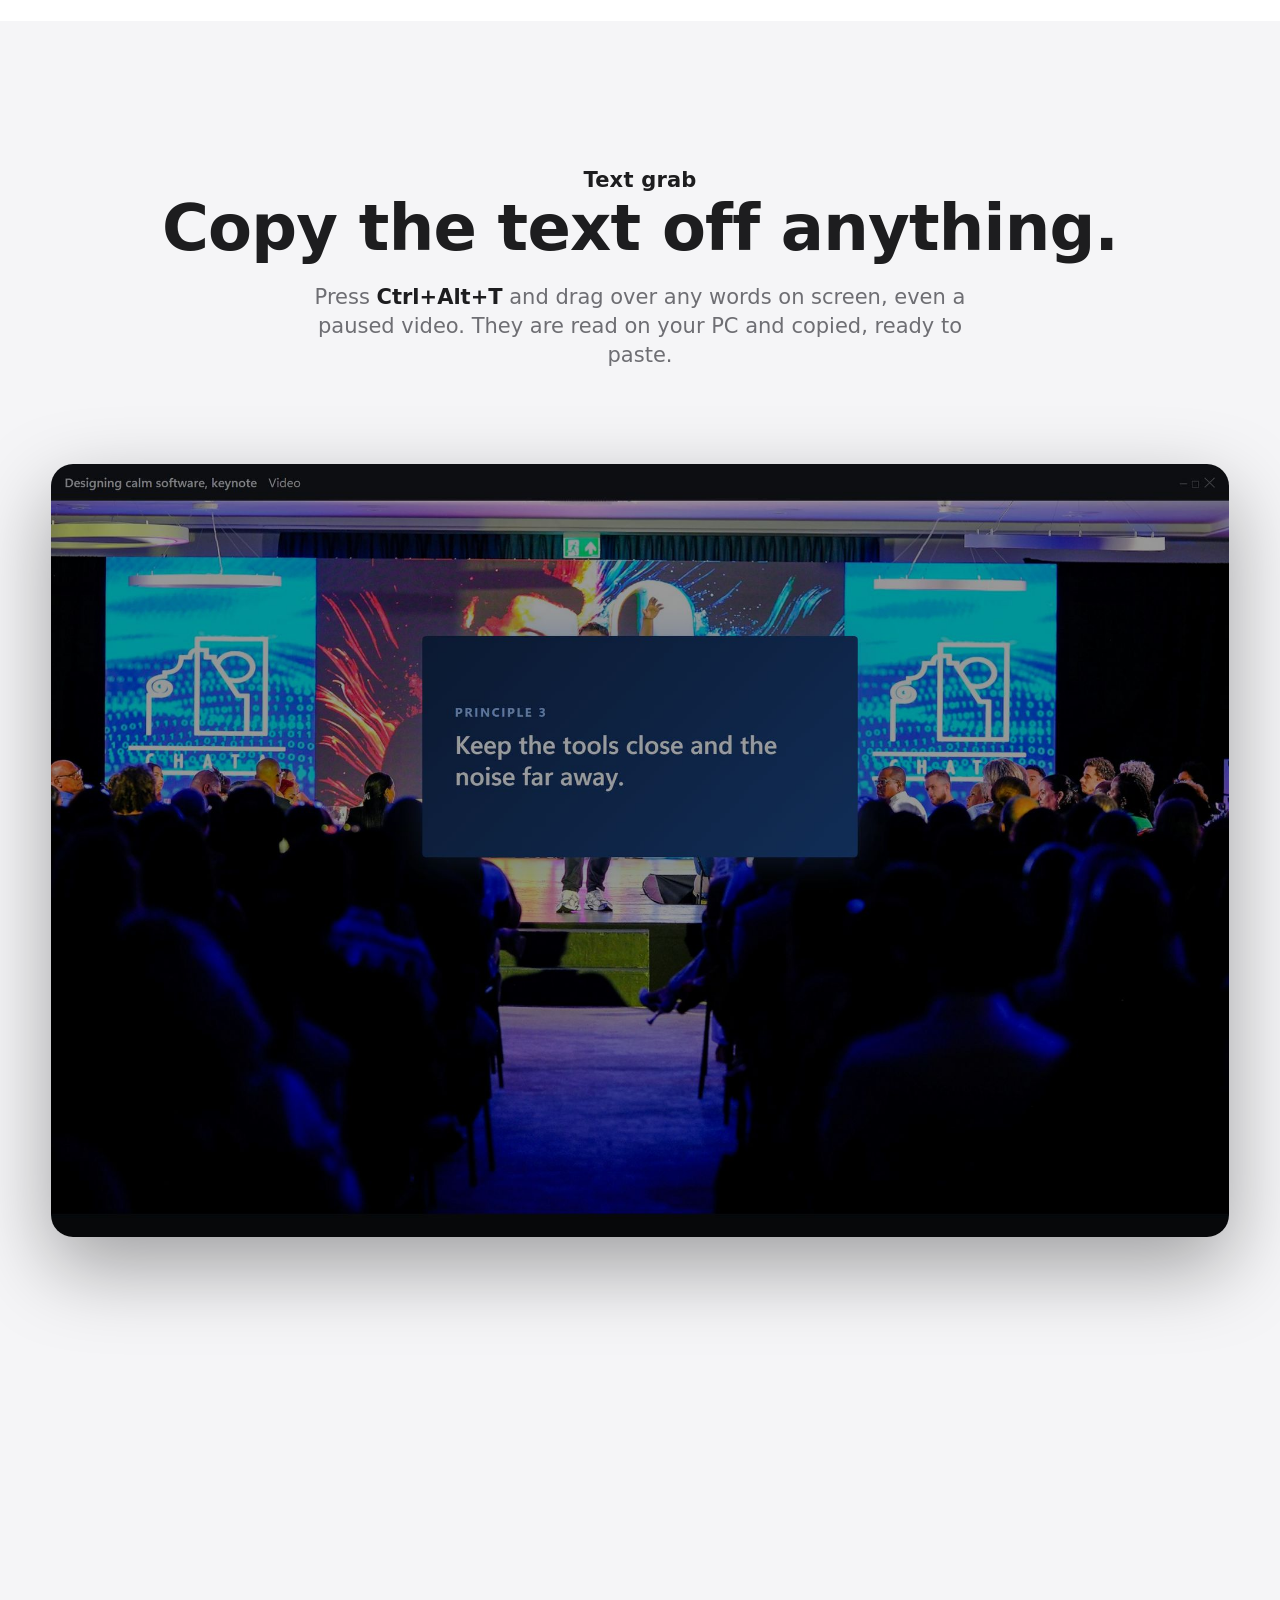
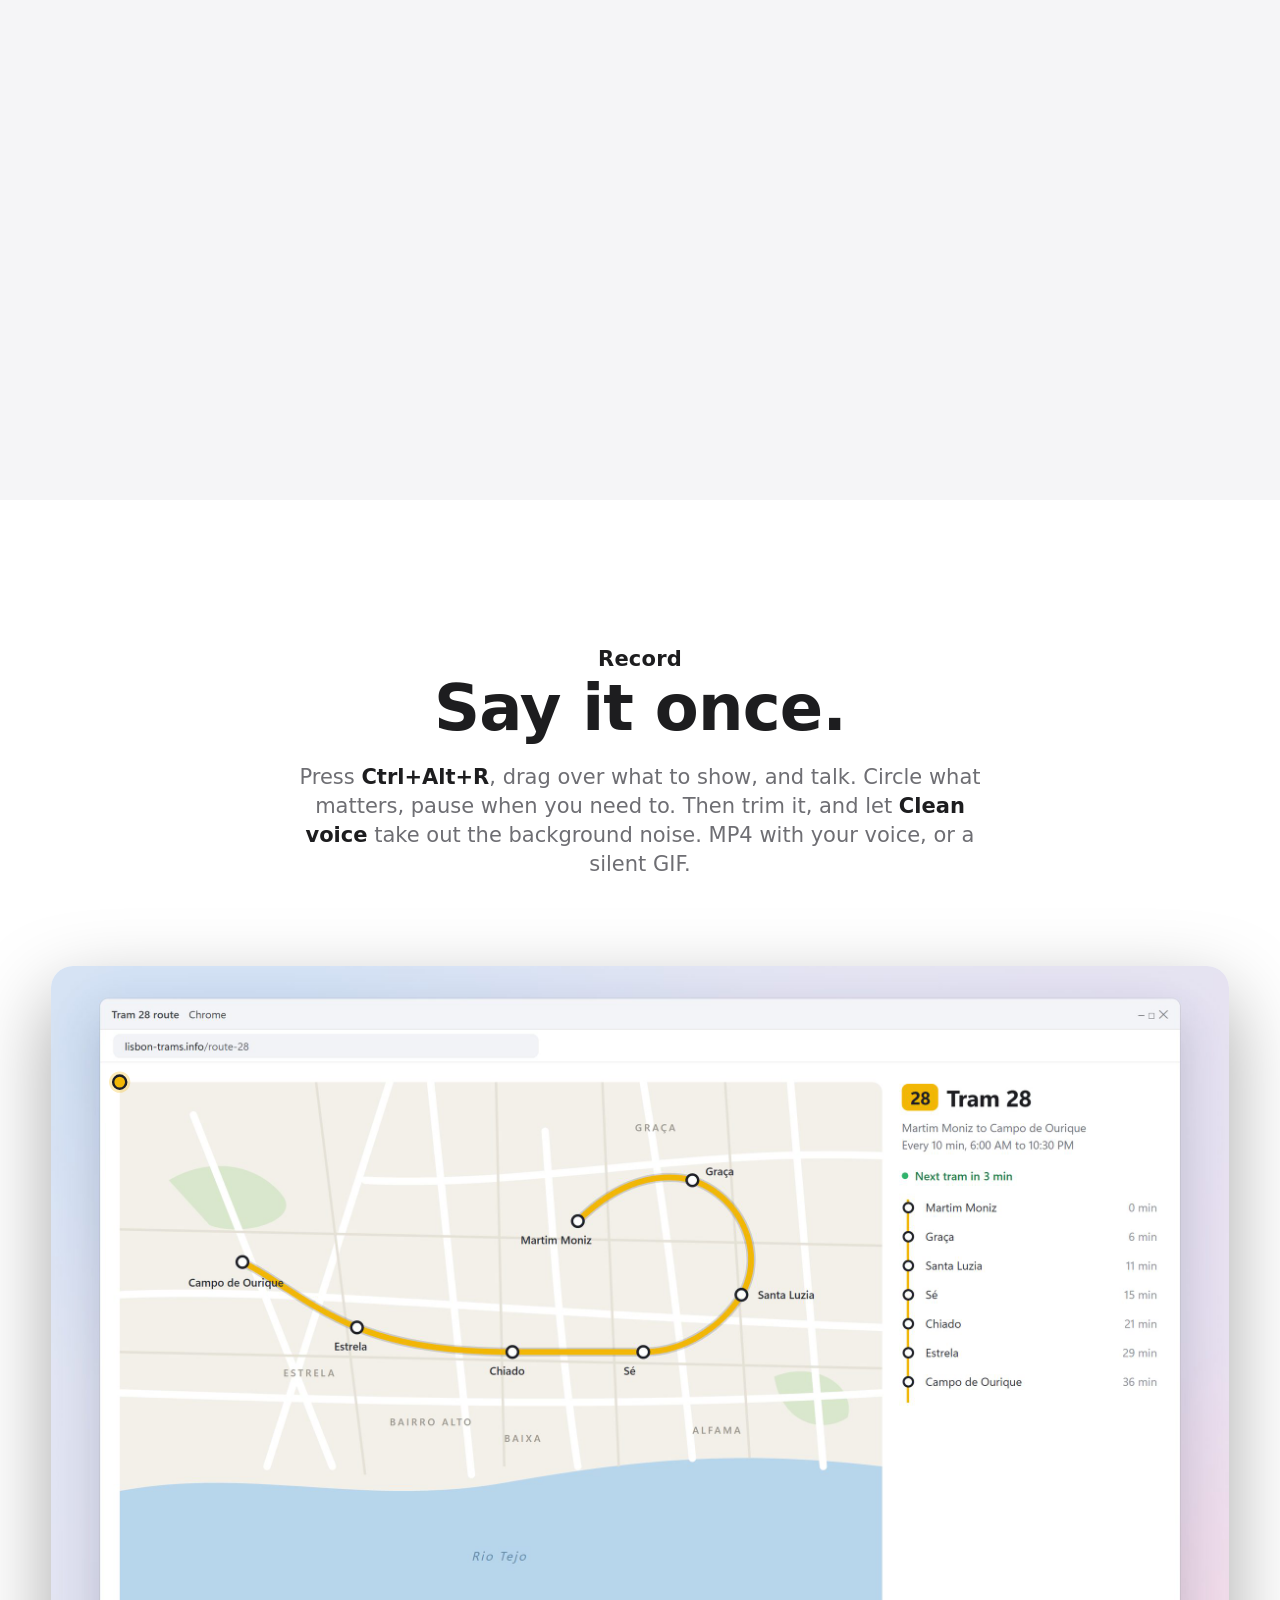
==== commit 812859c9: "Phone: whole windows on phone-shaped screens, centred editor" ====
--- a/index.html
+++ b/index.html
@@ -286,7 +286,7 @@
 .rec .reclay .play{opacity:0}
 .rec .reclay.paused .play{opacity:1}
 .rec #tram{opacity:0}
-.rec.rolling #tram{opacity:1}
+.rec.rolling .tram{opacity:1}
 
 #shelfscene{height:280vh}
 .stackc .glass{transition:clip-path .8s var(--ease)}
@@ -422,6 +422,22 @@
   .cap4 span.on{opacity:1;transform:none}
   .rec .wavecard{left:30%;top:14%;width:30%}
 }
+
+
+.pv{position:absolute;inset:0}
+.pv>img.base{position:absolute;inset:0;width:100%;height:100%;display:block}
+.pv.phone-only,.phone-esf{display:none}
+@media (max-width:900px){
+  .pv.desk-only,.esf:not(.phone-esf){display:none !important}
+  .pv.phone-only{display:block}
+  .phone-esf.light-only{display:block}
+  :root[data-theme="dark"] .phone-esf.light-only{display:none}
+  :root[data-theme="dark"] .phone-esf.dark-only{display:block}
+  .ins{left:33.789%}
+  .rec .edov{left:25.2%}
+  .rec .wavecard{left:45%;top:15%;width:31%}
+}
+@media (max-width:900px) and (prefers-color-scheme: dark){:root:not([data-theme="light"]) .phone-esf.light-only{display:none}:root:not([data-theme="light"]) .phone-esf.dark-only{display:block}}
 </style>
 </head>
 <body>
@@ -480,8 +496,8 @@
     <h2 class="h2 rise">Copy now.<br>Find it later.</h2>
     <p class="lead rise">Nestra keeps a private history of what you copy. Press <b>Ctrl+Shift+Space</b>, type a few letters, and press Enter to paste straight into the app you were in.</p>
   </div>
-  <div class="scene4" id="rscene"><div class="pin"><div style="--z:2.0;--fx:0.5" class="zm frame4">
-    <img decoding="async" loading="lazy" class="base" src="web4/notes.jpg" alt="Recall over a trip plan: typing belem finds the pinned café address, Enter pastes it into the notes">
+  <div class="scene4" id="rscene"><div class="pin"><div style="--z:1.8462;--fx:.5" class="zm frame4">
+    <div class="pv desk-only"><img decoding="async" loading="lazy" class="base" src="web4/notes.jpg" alt="Recall over a trip plan: typing belem finds the pinned café address, Enter pastes it into the notes"></div><div class="pv phone-only"><img decoding="async" loading="lazy" class="base" src="web4/notes-p.jpg" alt=""></div>
     <span class="ins"><span class="txt">Pastéis de Belém, Rua de Belém 84-92</span><i class="caret"></i></span>
     <div class="rwin light-only"><div class="glass"></div><img decoding="async" loading="lazy" src="web4/rt0-light.png" alt="" data-ar="1.17647"><img decoding="async" loading="lazy" src="web4/rt1-light.png" alt="" data-ar="1.07595"><img decoding="async" loading="lazy" src="web4/rt2-light.png" alt="" data-ar="1.17647"><img decoding="async" loading="lazy" src="web4/rt3-light.png" alt="" data-ar="2.44604"><img decoding="async" loading="lazy" src="web4/rt4-light.png" alt="" data-ar="3.50515"><img decoding="async" loading="lazy" src="web4/rt5-light.png" alt="" data-ar="3.50515"></div><div class="rwin dark-only"><div class="glass"></div><img decoding="async" loading="lazy" src="web4/rt0-dark.png" alt="" data-ar="1.17647"><img decoding="async" loading="lazy" src="web4/rt1-dark.png" alt="" data-ar="1.07595"><img decoding="async" loading="lazy" src="web4/rt2-dark.png" alt="" data-ar="1.17647"><img decoding="async" loading="lazy" src="web4/rt3-dark.png" alt="" data-ar="2.44604"><img decoding="async" loading="lazy" src="web4/rt4-dark.png" alt="" data-ar="3.50515"><img decoding="async" loading="lazy" src="web4/rt5-dark.png" alt="" data-ar="3.50515"></div>
   </div><p class="cap4"><span data-a="0" data-b="0.2">Press Ctrl+Shift+Space to open Recall.</span><span data-a="0.2" data-b="0.6">Type a few letters. The results narrow as you type.</span><span data-a="0.6" data-b="1.01">Press Enter. It pastes into the app you were in.</span></p></div></div>
@@ -504,7 +520,7 @@
     <h2 class="h2 rise">Show, don't type.</h2>
     <p class="lead rise">Capture a region or a window, then add arrows, numbered steps, a highlight, a label, blur or a spotlight. Copy it, save it, or keep it on the shelf.</p>
   </div>
-  <div class="scene4" id="cscene"><div class="pin"><div class="zm frame4 esf light-only" style="--z:1.9;--fx:1;aspect-ratio:2440/1432"><img decoding="async" loading="lazy" class="base" src="web4/es-light.jpg" alt=""><img decoding="async" loading="lazy" class="shp" data-k="0" src="web4/es-light-1.png" alt="" style="left:55.369%;top:38.757%;width:3.033%"><img decoding="async" loading="lazy" class="shp" data-k="1" src="web4/es-light-2.png" alt="" style="left:58.238%;top:58.310%;width:6.311%"><img decoding="async" loading="lazy" class="shp" data-k="2" src="web4/es-light-3.png" alt="" style="left:75.246%;top:58.520%;width:14.098%"><img decoding="async" loading="lazy" class="shp" data-k="3" src="web4/es-light-4.png" alt="" style="left:89.467%;top:67.249%;width:3.115%"><img decoding="async" loading="lazy" class="shp" data-k="4" src="web4/es-light-5.png" alt="" style="left:58.320%;top:81.355%;width:11.475%"></div><div class="zm frame4 esf dark-only" style="--z:1.9;--fx:1;aspect-ratio:2440/1432"><img decoding="async" loading="lazy" class="base" src="web4/es-dark.jpg" alt=""><img decoding="async" loading="lazy" class="shp" data-k="0" src="web4/es-dark-1.png" alt="" style="left:55.369%;top:38.757%;width:3.033%"><img decoding="async" loading="lazy" class="shp" data-k="1" src="web4/es-dark-2.png" alt="" style="left:58.238%;top:58.310%;width:6.311%"><img decoding="async" loading="lazy" class="shp" data-k="2" src="web4/es-dark-3.png" alt="" style="left:75.246%;top:58.520%;width:14.098%"><img decoding="async" loading="lazy" class="shp" data-k="3" src="web4/es-dark-4.png" alt="" style="left:89.467%;top:67.249%;width:3.115%"><img decoding="async" loading="lazy" class="shp" data-k="4" src="web4/es-dark-5.png" alt="" style="left:58.320%;top:81.355%;width:11.475%"></div><p class="cap4"><span data-a="0" data-b="0.22">Capture a region, then mark it up.</span><span data-a="0.22" data-b="0.62">Highlight what matters and point at it.</span><span data-a="0.62" data-b="1.01">Number the steps. Add a label.</span></p></div></div>
+  <div class="scene4" id="cscene"><div class="pin"><div class="zm frame4 esf light-only" style="--z:1.9;--fx:1;aspect-ratio:2440/1432"><img decoding="async" loading="lazy" class="base" src="web4/es-light.jpg" alt=""><img decoding="async" loading="lazy" class="shp" data-k="0" src="web4/es-light-1.png" alt="" style="left:55.369%;top:38.757%;width:3.033%"><img decoding="async" loading="lazy" class="shp" data-k="1" src="web4/es-light-2.png" alt="" style="left:58.238%;top:58.310%;width:6.311%"><img decoding="async" loading="lazy" class="shp" data-k="2" src="web4/es-light-3.png" alt="" style="left:75.246%;top:58.520%;width:14.098%"><img decoding="async" loading="lazy" class="shp" data-k="3" src="web4/es-light-4.png" alt="" style="left:89.467%;top:67.249%;width:3.115%"><img decoding="async" loading="lazy" class="shp" data-k="4" src="web4/es-light-5.png" alt="" style="left:58.320%;top:81.355%;width:11.475%"></div><div class="zm frame4 esf dark-only" style="--z:1.9;--fx:1;aspect-ratio:2440/1432"><img decoding="async" loading="lazy" class="base" src="web4/es-dark.jpg" alt=""><img decoding="async" loading="lazy" class="shp" data-k="0" src="web4/es-dark-1.png" alt="" style="left:55.369%;top:38.757%;width:3.033%"><img decoding="async" loading="lazy" class="shp" data-k="1" src="web4/es-dark-2.png" alt="" style="left:58.238%;top:58.310%;width:6.311%"><img decoding="async" loading="lazy" class="shp" data-k="2" src="web4/es-dark-3.png" alt="" style="left:75.246%;top:58.520%;width:14.098%"><img decoding="async" loading="lazy" class="shp" data-k="3" src="web4/es-dark-4.png" alt="" style="left:89.467%;top:67.249%;width:3.115%"><img decoding="async" loading="lazy" class="shp" data-k="4" src="web4/es-dark-5.png" alt="" style="left:58.320%;top:81.355%;width:11.475%"></div><div class="frame4 esf phone-esf light-only" style="aspect-ratio:1560/1680"><img decoding="async" loading="lazy" class="base" src="web4/esp-light.jpg" alt=""><img decoding="async" loading="lazy" class="shp" data-k="0" src="web4/esp-light-1.png" alt="" style="left:5.064%;top:52.083%;width:4.808%"><img decoding="async" loading="lazy" class="shp" data-k="1" src="web4/esp-light-2.png" alt="" style="left:8.141%;top:67.798%;width:10.256%"><img decoding="async" loading="lazy" class="shp" data-k="2" src="web4/esp-light-3.png" alt="" style="left:39.231%;top:67.440%;width:27.949%"><img decoding="async" loading="lazy" class="shp" data-k="3" src="web4/esp-light-4.png" alt="" style="left:69.038%;top:75.417%;width:4.872%"><img decoding="async" loading="lazy" class="shp" data-k="4" src="web4/esp-light-5.png" alt="" style="left:28.654%;top:86.488%;width:17.949%"></div><div class="frame4 esf phone-esf dark-only" style="aspect-ratio:1560/1680"><img decoding="async" loading="lazy" class="base" src="web4/esp-dark.jpg" alt=""><img decoding="async" loading="lazy" class="shp" data-k="0" src="web4/esp-dark-1.png" alt="" style="left:5.064%;top:52.083%;width:4.808%"><img decoding="async" loading="lazy" class="shp" data-k="1" src="web4/esp-dark-2.png" alt="" style="left:8.141%;top:67.798%;width:10.256%"><img decoding="async" loading="lazy" class="shp" data-k="2" src="web4/esp-dark-3.png" alt="" style="left:39.231%;top:67.440%;width:27.949%"><img decoding="async" loading="lazy" class="shp" data-k="3" src="web4/esp-dark-4.png" alt="" style="left:69.038%;top:75.417%;width:4.872%"><img decoding="async" loading="lazy" class="shp" data-k="4" src="web4/esp-dark-5.png" alt="" style="left:28.654%;top:86.488%;width:17.949%"></div><p class="cap4"><span data-a="0" data-b="0.22">Capture a region, then mark it up.</span><span data-a="0.22" data-b="0.62">Highlight what matters and point at it.</span><span data-a="0.62" data-b="1.01">Number the steps. Add a label.</span></p></div></div>
 </section>
 
 <!-- 6 · text grab -->
@@ -529,17 +545,18 @@
     <h2 class="h2 rise">Say it once.</h2>
     <p class="lead rise">Press <b>Ctrl+Alt+R</b>, drag over what to show, and talk. Circle what matters, pause when you need to. Then trim it, and let <b>Clean voice</b> take out the background noise. MP4 with your voice, or a silent GIF.</p>
   </div>
-  <div class="scene4" id="recscene"><div class="pin"><div style="--z:1.55;--fx:0.12" class="zm frame4 rec">
-    <img decoding="async" loading="lazy" class="base" src="web4/map-bright.jpg" alt="Recording the Tram 28 route map: pick the region, record, circle Santa Luzia, pause">
+  <div class="scene4" id="recscene"><div class="pin"><div style="--z:1.8462;--fx:.5" class="zm frame4 rec">
+    <div class="pv desk-only"><img decoding="async" loading="lazy" class="base" src="web4/map-bright.jpg" alt="Recording the Tram 28 route map: pick the region, record, circle Santa Luzia, pause">
     <img decoding="async" loading="lazy" class="base mdim" src="web4/map-dim.jpg" alt="">
     <img decoding="async" loading="lazy" class="base mbright" src="web4/map-bright.jpg" alt="">
     <div class="sel"><span class="size">0 × 0</span></div>
     <img decoding="async" loading="lazy" class="base recf light-only" src="web4/rec-light.jpg" alt=""><img decoding="async" loading="lazy" class="base recf dark-only" src="web4/rec-dark.jpg" alt="">
     <img decoding="async" loading="lazy" class="base recp light-only" src="web4/rec-paused-light.jpg" alt=""><img decoding="async" loading="lazy" class="base recp dark-only" src="web4/rec-paused-dark.jpg" alt="">
-    <svg class="recsvg" viewBox="0 0 1440 960" aria-hidden="true"><g transform="translate(84 142)"><path id="r28" d="M560 170 C 610 120, 660 110, 700 120 C 760 140, 790 210, 760 260 C 735 300, 690 330, 640 330 L 480 330 C 400 330, 340 320, 290 300 C 230 275, 190 240, 150 220" fill="none" stroke="none"/>
-      <g id="tram"><circle r="13" fill="#f2b705" opacity=".28"/><circle r="8" fill="#f2b705" stroke="#1d1f27" stroke-width="3"/></g></g>
+    <svg class="recsvg" viewBox="0 0 1440 960" aria-hidden="true"><g transform="translate(84 142)"><path class="r28" d="M560 170 C 610 120, 660 110, 700 120 C 760 140, 790 210, 760 260 C 735 300, 690 330, 640 330 L 480 330 C 400 330, 340 320, 290 300 C 230 275, 190 240, 150 220" fill="none" stroke="none"/>
+      <g class="tram"><circle r="13" fill="#f2b705" opacity=".28"/><circle r="8" fill="#f2b705" stroke="#1d1f27" stroke-width="3"/></g></g>
       <path class="penl" d="M854.3 373.9 L860.8 372.4 L867.5 371.2 L874.6 370.2 L881.9 369.5 L889.4 369.0 L896.9 368.9 L904.4 369.0 L911.9 369.4 L919.3 370.1 L926.4 371.1 L933.3 372.3 L939.9 373.8 L946.1 375.5 L951.9 377.5 L957.2 379.6 L961.9 382.0 L966.1 384.5 L969.7 387.1 L972.7 389.8 L975.0 392.7 L976.8 395.6 L977.8 398.5 L978.3 401.4 L978.1 404.4 L977.3 407.3 L975.8 410.2 L973.8 413.0 L971.2 415.7 L968.0 418.3 L964.3 420.9 L960.1 423.2 L955.4 425.5 L950.3 427.5 L944.8 429.4 L938.8 431.1 L932.5 432.6 L925.9 433.9 L919.1 435.0 L912.0 435.8 L904.7 436.4 L897.3 436.7 L889.8 436.7 L882.4 436.5 L874.9 436.1 L867.6 435.3 L860.4 434.3 L853.4 433.0 L846.8 431.5 L840.4 429.7 L834.5 427.7 L829.1 425.5 L824.2 423.1 L819.9 420.5 L816.2 417.7 L813.2 414.8 L810.8 411.8 L809.2 408.7 L808.3 405.6 L808.1 402.4 L808.6 399.3 L809.9 396.2 L811.9 393.2 L814.6 390.2 L817.9 387.4 L821.9 384.7 L826.4 382.2 L831.4 379.9 L837.0 377.7 L843.0 375.8 L849.3 374.1 L856.0 372.6 L863.0 371.4 L870.1 370.4 L877.5 369.7 L884.9 369.2 L892.5 369.0 L900.0 369.0 L907.5 369.3 L914.9 369.9"/></svg>
     <div class="reclay light-only"><img decoding="async" loading="lazy" class="bar" src="web4/recbar-light.png" alt="" style="left:25.069%;top:82.604%;width:26.111%"><img decoding="async" loading="lazy" class="bar pen" src="web4/recbar-pen-light.png" alt="" style="left:25.069%;top:82.604%;width:26.111%"><img decoding="async" loading="lazy" class="anno" src="web4/annobar-light.png" alt="" style="left:11.319%;top:8.542%;width:53.611%"><img decoding="async" loading="lazy" class="tdig" src="web4/rect00-light.png" alt="" style="left:29.236%;top:84.167%;width:3.056%"><img decoding="async" loading="lazy" class="tdig" src="web4/rect01-light.png" alt="" style="left:29.236%;top:84.167%;width:3.056%"><img decoding="async" loading="lazy" class="tdig" src="web4/rect02-light.png" alt="" style="left:29.236%;top:84.167%;width:3.056%"><img decoding="async" loading="lazy" class="tdig" src="web4/rect03-light.png" alt="" style="left:29.236%;top:84.167%;width:3.056%"><img decoding="async" loading="lazy" class="tdig" src="web4/rect04-light.png" alt="" style="left:29.236%;top:84.167%;width:3.056%"><img decoding="async" loading="lazy" class="tdig" src="web4/rect05-light.png" alt="" style="left:29.236%;top:84.167%;width:3.056%"><img decoding="async" loading="lazy" class="tdig" src="web4/rect06-light.png" alt="" style="left:29.236%;top:84.167%;width:3.056%"><img decoding="async" loading="lazy" class="tdig" src="web4/rect07-light.png" alt="" style="left:29.236%;top:84.167%;width:3.056%"><img decoding="async" loading="lazy" class="tdig" src="web4/rect08-light.png" alt="" style="left:29.236%;top:84.167%;width:3.056%"><img decoding="async" loading="lazy" class="tdig" src="web4/rect09-light.png" alt="" style="left:29.236%;top:84.167%;width:3.056%"><img decoding="async" loading="lazy" class="tdig" src="web4/rect10-light.png" alt="" style="left:29.236%;top:84.167%;width:3.056%"><img decoding="async" loading="lazy" class="tdig" src="web4/rect11-light.png" alt="" style="left:29.236%;top:84.167%;width:3.056%"><img decoding="async" loading="lazy" class="tdig" src="web4/rect12-light.png" alt="" style="left:29.236%;top:84.167%;width:3.056%"><img decoding="async" loading="lazy" class="tdig" src="web4/rect13-light.png" alt="" style="left:29.236%;top:84.167%;width:3.056%"><img decoding="async" loading="lazy" class="tdig" src="web4/rect14-light.png" alt="" style="left:29.236%;top:84.167%;width:3.056%"><img decoding="async" loading="lazy" class="tdig" src="web4/rect15-light.png" alt="" style="left:29.236%;top:84.167%;width:3.056%"><img decoding="async" loading="lazy" class="mlev" src="web4/recm00-light.png" alt="" style="left:33.333%;top:83.333%;width:3.333%"><img decoding="async" loading="lazy" class="mlev" src="web4/recm01-light.png" alt="" style="left:33.333%;top:83.333%;width:3.333%"><img decoding="async" loading="lazy" class="mlev" src="web4/recm02-light.png" alt="" style="left:33.333%;top:83.333%;width:3.333%"><img decoding="async" loading="lazy" class="mlev" src="web4/recm03-light.png" alt="" style="left:33.333%;top:83.333%;width:3.333%"><img decoding="async" loading="lazy" class="mlev" src="web4/recm04-light.png" alt="" style="left:33.333%;top:83.333%;width:3.333%"><img decoding="async" loading="lazy" class="mlev" src="web4/recm05-light.png" alt="" style="left:33.333%;top:83.333%;width:3.333%"><img decoding="async" loading="lazy" class="play" src="web4/recplay-light.png" alt="" style="left:40.972%;top:83.333%;width:2.917%"></div><div class="reclay dark-only"><img decoding="async" loading="lazy" class="bar" src="web4/recbar-dark.png" alt="" style="left:25.069%;top:82.604%;width:26.111%"><img decoding="async" loading="lazy" class="bar pen" src="web4/recbar-pen-dark.png" alt="" style="left:25.069%;top:82.604%;width:26.111%"><img decoding="async" loading="lazy" class="anno" src="web4/annobar-dark.png" alt="" style="left:11.319%;top:8.542%;width:53.611%"><img decoding="async" loading="lazy" class="tdig" src="web4/rect00-dark.png" alt="" style="left:29.236%;top:84.167%;width:3.056%"><img decoding="async" loading="lazy" class="tdig" src="web4/rect01-dark.png" alt="" style="left:29.236%;top:84.167%;width:3.056%"><img decoding="async" loading="lazy" class="tdig" src="web4/rect02-dark.png" alt="" style="left:29.236%;top:84.167%;width:3.056%"><img decoding="async" loading="lazy" class="tdig" src="web4/rect03-dark.png" alt="" style="left:29.236%;top:84.167%;width:3.056%"><img decoding="async" loading="lazy" class="tdig" src="web4/rect04-dark.png" alt="" style="left:29.236%;top:84.167%;width:3.056%"><img decoding="async" loading="lazy" class="tdig" src="web4/rect05-dark.png" alt="" style="left:29.236%;top:84.167%;width:3.056%"><img decoding="async" loading="lazy" class="tdig" src="web4/rect06-dark.png" alt="" style="left:29.236%;top:84.167%;width:3.056%"><img decoding="async" loading="lazy" class="tdig" src="web4/rect07-dark.png" alt="" style="left:29.236%;top:84.167%;width:3.056%"><img decoding="async" loading="lazy" class="tdig" src="web4/rect08-dark.png" alt="" style="left:29.236%;top:84.167%;width:3.056%"><img decoding="async" loading="lazy" class="tdig" src="web4/rect09-dark.png" alt="" style="left:29.236%;top:84.167%;width:3.056%"><img decoding="async" loading="lazy" class="tdig" src="web4/rect10-dark.png" alt="" style="left:29.236%;top:84.167%;width:3.056%"><img decoding="async" loading="lazy" class="tdig" src="web4/rect11-dark.png" alt="" style="left:29.236%;top:84.167%;width:3.056%"><img decoding="async" loading="lazy" class="tdig" src="web4/rect12-dark.png" alt="" style="left:29.236%;top:84.167%;width:3.056%"><img decoding="async" loading="lazy" class="tdig" src="web4/rect13-dark.png" alt="" style="left:29.236%;top:84.167%;width:3.056%"><img decoding="async" loading="lazy" class="tdig" src="web4/rect14-dark.png" alt="" style="left:29.236%;top:84.167%;width:3.056%"><img decoding="async" loading="lazy" class="tdig" src="web4/rect15-dark.png" alt="" style="left:29.236%;top:84.167%;width:3.056%"><img decoding="async" loading="lazy" class="mlev" src="web4/recm00-dark.png" alt="" style="left:33.333%;top:83.333%;width:3.333%"><img decoding="async" loading="lazy" class="mlev" src="web4/recm01-dark.png" alt="" style="left:33.333%;top:83.333%;width:3.333%"><img decoding="async" loading="lazy" class="mlev" src="web4/recm02-dark.png" alt="" style="left:33.333%;top:83.333%;width:3.333%"><img decoding="async" loading="lazy" class="mlev" src="web4/recm03-dark.png" alt="" style="left:33.333%;top:83.333%;width:3.333%"><img decoding="async" loading="lazy" class="mlev" src="web4/recm04-dark.png" alt="" style="left:33.333%;top:83.333%;width:3.333%"><img decoding="async" loading="lazy" class="mlev" src="web4/recm05-dark.png" alt="" style="left:33.333%;top:83.333%;width:3.333%"><img decoding="async" loading="lazy" class="play" src="web4/recplay-dark.png" alt="" style="left:40.972%;top:83.333%;width:2.917%"></div>
+    </div><div class="pv phone-only"><img decoding="async" loading="lazy" class="base" src="web4/map-bright-p.jpg" alt=""><img decoding="async" loading="lazy" class="base mdim" src="web4/map-dim-p.jpg" alt=""><img decoding="async" loading="lazy" class="base mbright" src="web4/map-bright-p.jpg" alt=""><div class="sel"><span class="size">0 × 0</span></div><img decoding="async" loading="lazy" class="base recf light-only" src="web4/rec-p-light.jpg" alt=""><img decoding="async" loading="lazy" class="base recf dark-only" src="web4/rec-p-dark.jpg" alt=""><img decoding="async" loading="lazy" class="base recp light-only" src="web4/rec-paused-p-light.jpg" alt=""><img decoding="async" loading="lazy" class="base recp dark-only" src="web4/rec-paused-p-dark.jpg" alt=""><svg class="recsvg" viewBox="0 0 1440 960" aria-hidden="true"><g transform="translate(360 142) scale(0.77253)"><path class="r28" d="M560 170 C 610 120, 660 110, 700 120 C 760 140, 790 210, 760 260 C 735 300, 690 330, 640 330 L 480 330 C 400 330, 340 320, 290 300 C 230 275, 190 240, 150 220" fill="none" stroke="none"/><g class="tram"><circle r="13" fill="#f2b705" opacity=".28"/><circle r="8" fill="#f2b705" stroke="#1d1f27" stroke-width="3"/></g></g><path class="penl" d="M955.1 322.0 L960.1 320.8 L965.3 319.8 L970.8 319.1 L976.4 318.5 L982.2 318.2 L988.0 318.0 L993.8 318.1 L999.6 318.5 L1005.3 319.0 L1010.8 319.7 L1016.1 320.7 L1021.2 321.9 L1026.0 323.2 L1030.5 324.7 L1034.5 326.4 L1038.2 328.2 L1041.4 330.1 L1044.2 332.1 L1046.5 334.2 L1048.4 336.4 L1049.7 338.7 L1050.5 340.9 L1050.9 343.2 L1050.7 345.5 L1050.1 347.7 L1049.0 350.0 L1047.4 352.1 L1045.4 354.2 L1042.9 356.3 L1040.1 358.2 L1036.8 360.0 L1033.2 361.8 L1029.2 363.4 L1025.0 364.8 L1020.4 366.1 L1015.5 367.3 L1010.4 368.3 L1005.1 369.1 L999.6 369.7 L994.0 370.2 L988.3 370.4 L982.5 370.5 L976.8 370.3 L971.0 369.9 L965.3 369.4 L959.8 368.6 L954.4 367.6 L949.3 366.4 L944.4 365.1 L939.8 363.5 L935.6 361.8 L931.8 359.9 L928.5 357.9 L925.7 355.8 L923.3 353.5 L921.5 351.2 L920.2 348.8 L919.5 346.4 L919.4 344.0 L919.8 341.5 L920.8 339.2 L922.3 336.8 L924.4 334.5 L927.0 332.4 L930.0 330.3 L933.5 328.3 L937.4 326.5 L941.7 324.9 L946.3 323.4 L951.2 322.1 L956.4 320.9 L961.8 320.0 L967.3 319.2 L973.0 318.7 L978.8 318.3 L984.6 318.1 L990.4 318.2 L996.2 318.4 L1001.9 318.8"/></svg><div class="reclay light-only"><img decoding="async" loading="lazy" class="bar" src="web4/recbar-light.png" alt="" style="left:36.875%;top:67.396%;width:26.111%"><img decoding="async" loading="lazy" class="bar pen" src="web4/recbar-pen-light.png" alt="" style="left:36.875%;top:67.396%;width:26.111%"><img decoding="async" loading="lazy" class="anno" src="web4/annobar-light.png" alt="" style="left:23.125%;top:8.542%;width:53.611%"><img decoding="async" loading="lazy" class="tdig" src="web4/rect00-light.png" alt="" style="left:41.042%;top:68.958%;width:3.056%"><img decoding="async" loading="lazy" class="tdig" src="web4/rect01-light.png" alt="" style="left:41.042%;top:68.958%;width:3.056%"><img decoding="async" loading="lazy" class="tdig" src="web4/rect02-light.png" alt="" style="left:41.042%;top:68.958%;width:3.056%"><img decoding="async" loading="lazy" class="tdig" src="web4/rect03-light.png" alt="" style="left:41.042%;top:68.958%;width:3.056%"><img decoding="async" loading="lazy" class="tdig" src="web4/rect04-light.png" alt="" style="left:41.042%;top:68.958%;width:3.056%"><img decoding="async" loading="lazy" class="tdig" src="web4/rect05-light.png" alt="" style="left:41.042%;top:68.958%;width:3.056%"><img decoding="async" loading="lazy" class="tdig" src="web4/rect06-light.png" alt="" style="left:41.042%;top:68.958%;width:3.056%"><img decoding="async" loading="lazy" class="tdig" src="web4/rect07-light.png" alt="" style="left:41.042%;top:68.958%;width:3.056%"><img decoding="async" loading="lazy" class="tdig" src="web4/rect08-light.png" alt="" style="left:41.042%;top:68.958%;width:3.056%"><img decoding="async" loading="lazy" class="tdig" src="web4/rect09-light.png" alt="" style="left:41.042%;top:68.958%;width:3.056%"><img decoding="async" loading="lazy" class="tdig" src="web4/rect10-light.png" alt="" style="left:41.042%;top:68.958%;width:3.056%"><img decoding="async" loading="lazy" class="tdig" src="web4/rect11-light.png" alt="" style="left:41.042%;top:68.958%;width:3.056%"><img decoding="async" loading="lazy" class="tdig" src="web4/rect12-light.png" alt="" style="left:41.042%;top:68.958%;width:3.056%"><img decoding="async" loading="lazy" class="tdig" src="web4/rect13-light.png" alt="" style="left:41.042%;top:68.958%;width:3.056%"><img decoding="async" loading="lazy" class="tdig" src="web4/rect14-light.png" alt="" style="left:41.042%;top:68.958%;width:3.056%"><img decoding="async" loading="lazy" class="tdig" src="web4/rect15-light.png" alt="" style="left:41.042%;top:68.958%;width:3.056%"><img decoding="async" loading="lazy" class="mlev" src="web4/recm00-light.png" alt="" style="left:45.139%;top:68.125%;width:3.333%"><img decoding="async" loading="lazy" class="mlev" src="web4/recm01-light.png" alt="" style="left:45.139%;top:68.125%;width:3.333%"><img decoding="async" loading="lazy" class="mlev" src="web4/recm02-light.png" alt="" style="left:45.139%;top:68.125%;width:3.333%"><img decoding="async" loading="lazy" class="mlev" src="web4/recm03-light.png" alt="" style="left:45.139%;top:68.125%;width:3.333%"><img decoding="async" loading="lazy" class="mlev" src="web4/recm04-light.png" alt="" style="left:45.139%;top:68.125%;width:3.333%"><img decoding="async" loading="lazy" class="mlev" src="web4/recm05-light.png" alt="" style="left:45.139%;top:68.125%;width:3.333%"><img decoding="async" loading="lazy" class="play" src="web4/recplay-light.png" alt="" style="left:52.778%;top:68.125%;width:2.917%"></div><div class="reclay dark-only"><img decoding="async" loading="lazy" class="bar" src="web4/recbar-dark.png" alt="" style="left:36.875%;top:67.396%;width:26.111%"><img decoding="async" loading="lazy" class="bar pen" src="web4/recbar-pen-dark.png" alt="" style="left:36.875%;top:67.396%;width:26.111%"><img decoding="async" loading="lazy" class="anno" src="web4/annobar-dark.png" alt="" style="left:23.125%;top:8.542%;width:53.611%"><img decoding="async" loading="lazy" class="tdig" src="web4/rect00-dark.png" alt="" style="left:41.042%;top:68.958%;width:3.056%"><img decoding="async" loading="lazy" class="tdig" src="web4/rect01-dark.png" alt="" style="left:41.042%;top:68.958%;width:3.056%"><img decoding="async" loading="lazy" class="tdig" src="web4/rect02-dark.png" alt="" style="left:41.042%;top:68.958%;width:3.056%"><img decoding="async" loading="lazy" class="tdig" src="web4/rect03-dark.png" alt="" style="left:41.042%;top:68.958%;width:3.056%"><img decoding="async" loading="lazy" class="tdig" src="web4/rect04-dark.png" alt="" style="left:41.042%;top:68.958%;width:3.056%"><img decoding="async" loading="lazy" class="tdig" src="web4/rect05-dark.png" alt="" style="left:41.042%;top:68.958%;width:3.056%"><img decoding="async" loading="lazy" class="tdig" src="web4/rect06-dark.png" alt="" style="left:41.042%;top:68.958%;width:3.056%"><img decoding="async" loading="lazy" class="tdig" src="web4/rect07-dark.png" alt="" style="left:41.042%;top:68.958%;width:3.056%"><img decoding="async" loading="lazy" class="tdig" src="web4/rect08-dark.png" alt="" style="left:41.042%;top:68.958%;width:3.056%"><img decoding="async" loading="lazy" class="tdig" src="web4/rect09-dark.png" alt="" style="left:41.042%;top:68.958%;width:3.056%"><img decoding="async" loading="lazy" class="tdig" src="web4/rect10-dark.png" alt="" style="left:41.042%;top:68.958%;width:3.056%"><img decoding="async" loading="lazy" class="tdig" src="web4/rect11-dark.png" alt="" style="left:41.042%;top:68.958%;width:3.056%"><img decoding="async" loading="lazy" class="tdig" src="web4/rect12-dark.png" alt="" style="left:41.042%;top:68.958%;width:3.056%"><img decoding="async" loading="lazy" class="tdig" src="web4/rect13-dark.png" alt="" style="left:41.042%;top:68.958%;width:3.056%"><img decoding="async" loading="lazy" class="tdig" src="web4/rect14-dark.png" alt="" style="left:41.042%;top:68.958%;width:3.056%"><img decoding="async" loading="lazy" class="tdig" src="web4/rect15-dark.png" alt="" style="left:41.042%;top:68.958%;width:3.056%"><img decoding="async" loading="lazy" class="mlev" src="web4/recm00-dark.png" alt="" style="left:45.139%;top:68.125%;width:3.333%"><img decoding="async" loading="lazy" class="mlev" src="web4/recm01-dark.png" alt="" style="left:45.139%;top:68.125%;width:3.333%"><img decoding="async" loading="lazy" class="mlev" src="web4/recm02-dark.png" alt="" style="left:45.139%;top:68.125%;width:3.333%"><img decoding="async" loading="lazy" class="mlev" src="web4/recm03-dark.png" alt="" style="left:45.139%;top:68.125%;width:3.333%"><img decoding="async" loading="lazy" class="mlev" src="web4/recm04-dark.png" alt="" style="left:45.139%;top:68.125%;width:3.333%"><img decoding="async" loading="lazy" class="mlev" src="web4/recm05-dark.png" alt="" style="left:45.139%;top:68.125%;width:3.333%"><img decoding="async" loading="lazy" class="play" src="web4/recplay-dark.png" alt="" style="left:52.778%;top:68.125%;width:2.917%"></div></div>
     <div class="edshade"></div>
     <div class="edov"><div class="edwin light-only"><div class="glass"></div><img decoding="async" loading="lazy" class="ebase" src="web4/receditor-light.webp" alt="Nestra's recording editor: trim, speed, volume and Clean voice"><div class="vclip" style="left:5.182%;top:6.939%;width:89.636%;height:59.728%"><img decoding="async" loading="lazy" src="web4/arch-video.jpg" alt=""></div><img decoding="async" loading="lazy" class="ef tl" src="web4/ef-tl00-light.png" alt="" style="left:8.263%;top:67.619%;width:89.776%"><img decoding="async" loading="lazy" class="ef tl" src="web4/ef-tl01-light.png" alt="" style="left:8.263%;top:67.619%;width:89.776%"><img decoding="async" loading="lazy" class="ef tl" src="web4/ef-tl02-light.png" alt="" style="left:8.263%;top:67.619%;width:89.776%"><img decoding="async" loading="lazy" class="ef tl" src="web4/ef-tl03-light.png" alt="" style="left:8.263%;top:67.619%;width:89.776%"><img decoding="async" loading="lazy" class="ef tl" src="web4/ef-tl04-light.png" alt="" style="left:8.263%;top:67.619%;width:89.776%"><img decoding="async" loading="lazy" class="ef tl" src="web4/ef-tl05-light.png" alt="" style="left:8.263%;top:67.619%;width:89.776%"><img decoding="async" loading="lazy" class="ef tl" src="web4/ef-tl06-light.png" alt="" style="left:8.263%;top:67.619%;width:89.776%"><img decoding="async" loading="lazy" class="ef tl" src="web4/ef-tl07-light.png" alt="" style="left:8.263%;top:67.619%;width:89.776%"><img decoding="async" loading="lazy" class="ef tl" src="web4/ef-tl08-light.png" alt="" style="left:8.263%;top:67.619%;width:89.776%"><img decoding="async" loading="lazy" class="ef tl" src="web4/ef-tl09-light.png" alt="" style="left:8.263%;top:67.619%;width:89.776%"><img decoding="async" loading="lazy" class="ef tl" src="web4/ef-tl10-light.png" alt="" style="left:8.263%;top:67.619%;width:89.776%"><img decoding="async" loading="lazy" class="ef tl" src="web4/ef-tl11-light.png" alt="" style="left:8.263%;top:67.619%;width:89.776%"><img decoding="async" loading="lazy" class="ef tl" src="web4/ef-tl12-light.png" alt="" style="left:8.263%;top:67.619%;width:89.776%"><img decoding="async" loading="lazy" class="ef tl" src="web4/ef-tl13-light.png" alt="" style="left:8.263%;top:67.619%;width:89.776%"><img decoding="async" loading="lazy" class="ef tl" src="web4/ef-tl14-light.png" alt="" style="left:8.263%;top:67.619%;width:89.776%"><img decoding="async" loading="lazy" class="ef tl" src="web4/ef-tl15-light.png" alt="" style="left:8.263%;top:67.619%;width:89.776%"><img decoding="async" loading="lazy" class="ef tl" src="web4/ef-tl16-light.png" alt="" style="left:8.263%;top:67.619%;width:89.776%"><img decoding="async" loading="lazy" class="ef tl" src="web4/ef-tl17-light.png" alt="" style="left:8.263%;top:67.619%;width:89.776%"><img decoding="async" loading="lazy" class="ef sp" src="web4/ef-sp0-light.png" alt="" style="left:17.087%;top:80.000%;width:22.689%"><img decoding="async" loading="lazy" class="ef sp" src="web4/ef-sp1-light.png" alt="" style="left:17.087%;top:80.000%;width:22.689%"><img decoding="async" loading="lazy" class="ef dn" src="web4/ef-dn0-light.png" alt="" style="left:64.706%;top:85.850%;width:33.473%"><img decoding="async" loading="lazy" class="ef dn" src="web4/ef-dn1-light.png" alt="" style="left:64.706%;top:85.850%;width:33.473%"><div class="ring rdn" style="left:64.146%;top:85.306%;width:34.594%;height:6.531%"></div><div class="ring rsp" style="left:16.527%;top:79.456%;width:23.810%;height:6.803%"></div></div><div class="edwin dark-only"><div class="glass"></div><img decoding="async" loading="lazy" class="ebase" src="web4/receditor-dark.webp" alt="Nestra's recording editor: trim, speed, volume and Clean voice"><div class="vclip" style="left:5.182%;top:6.939%;width:89.636%;height:59.728%"><img decoding="async" loading="lazy" src="web4/arch-video.jpg" alt=""></div><img decoding="async" loading="lazy" class="ef tl" src="web4/ef-tl00-dark.png" alt="" style="left:8.263%;top:67.619%;width:89.776%"><img decoding="async" loading="lazy" class="ef tl" src="web4/ef-tl01-dark.png" alt="" style="left:8.263%;top:67.619%;width:89.776%"><img decoding="async" loading="lazy" class="ef tl" src="web4/ef-tl02-dark.png" alt="" style="left:8.263%;top:67.619%;width:89.776%"><img decoding="async" loading="lazy" class="ef tl" src="web4/ef-tl03-dark.png" alt="" style="left:8.263%;top:67.619%;width:89.776%"><img decoding="async" loading="lazy" class="ef tl" src="web4/ef-tl04-dark.png" alt="" style="left:8.263%;top:67.619%;width:89.776%"><img decoding="async" loading="lazy" class="ef tl" src="web4/ef-tl05-dark.png" alt="" style="left:8.263%;top:67.619%;width:89.776%"><img decoding="async" loading="lazy" class="ef tl" src="web4/ef-tl06-dark.png" alt="" style="left:8.263%;top:67.619%;width:89.776%"><img decoding="async" loading="lazy" class="ef tl" src="web4/ef-tl07-dark.png" alt="" style="left:8.263%;top:67.619%;width:89.776%"><img decoding="async" loading="lazy" class="ef tl" src="web4/ef-tl08-dark.png" alt="" style="left:8.263%;top:67.619%;width:89.776%"><img decoding="async" loading="lazy" class="ef tl" src="web4/ef-tl09-dark.png" alt="" style="left:8.263%;top:67.619%;width:89.776%"><img decoding="async" loading="lazy" class="ef tl" src="web4/ef-tl10-dark.png" alt="" style="left:8.263%;top:67.619%;width:89.776%"><img decoding="async" loading="lazy" class="ef tl" src="web4/ef-tl11-dark.png" alt="" style="left:8.263%;top:67.619%;width:89.776%"><img decoding="async" loading="lazy" class="ef tl" src="web4/ef-tl12-dark.png" alt="" style="left:8.263%;top:67.619%;width:89.776%"><img decoding="async" loading="lazy" class="ef tl" src="web4/ef-tl13-dark.png" alt="" style="left:8.263%;top:67.619%;width:89.776%"><img decoding="async" loading="lazy" class="ef tl" src="web4/ef-tl14-dark.png" alt="" style="left:8.263%;top:67.619%;width:89.776%"><img decoding="async" loading="lazy" class="ef tl" src="web4/ef-tl15-dark.png" alt="" style="left:8.263%;top:67.619%;width:89.776%"><img decoding="async" loading="lazy" class="ef tl" src="web4/ef-tl16-dark.png" alt="" style="left:8.263%;top:67.619%;width:89.776%"><img decoding="async" loading="lazy" class="ef tl" src="web4/ef-tl17-dark.png" alt="" style="left:8.263%;top:67.619%;width:89.776%"><img decoding="async" loading="lazy" class="ef sp" src="web4/ef-sp0-dark.png" alt="" style="left:17.087%;top:80.000%;width:22.689%"><img decoding="async" loading="lazy" class="ef sp" src="web4/ef-sp1-dark.png" alt="" style="left:17.087%;top:80.000%;width:22.689%"><img decoding="async" loading="lazy" class="ef dn" src="web4/ef-dn0-dark.png" alt="" style="left:64.706%;top:85.850%;width:33.473%"><img decoding="async" loading="lazy" class="ef dn" src="web4/ef-dn1-dark.png" alt="" style="left:64.706%;top:85.850%;width:33.473%"><div class="ring rdn" style="left:64.146%;top:85.306%;width:34.594%;height:6.531%"></div><div class="ring rsp" style="left:16.527%;top:79.456%;width:23.810%;height:6.803%"></div></div></div>
     <div class="wavecard" aria-label="Clean voice removes the background noise between your words">
@@ -776,27 +793,32 @@
     }});
   })();
   (function(){
-    var rsc = $('#recscene'), rfr = $('.rec', rsc), pen = $('.penl', rsc), plen = pen.getTotalLength(), r28 = $('#r28'), rlen = r28.getTotalLength(), tram = $('#tram');
-    var mdim = $('.mdim', rsc), mbr = $('.mbright', rsc), rsel = $('.sel', rsc), rsz = $('.size', rsc), recf = $$('.recf', rsc), recp = $$('.recp', rsc);
+    var rsc = $('#recscene'), rfr = $('.rec', rsc);
+    var V = $$('.pv', rsc).map(function(v){ var ph = v.classList.contains('phone-only'), pen = $('.penl', v), route = $('.r28', v);
+      return {mdim: $('.mdim', v), mbr: $('.mbright', v), sel: $('.sel', v), sz: $('.size', v), recf: $$('.recf', v), recp: $$('.recp', v),
+              pen: pen, plen: pen.getTotalLength(), route: route, rlen: route.getTotalLength(), tram: $('.tram', v),
+              RA: ph ? [360, 142] : [84, 142], RB: ph ? [1080, 636] : [1016, 782]}; });
     var lays = $$('.reclay', rsc).map(function(l){ return {el: l, t: $$('.tdig', l), m: $$('.mlev', l)}; });
     var edov = $('.edov', rsc), shade = $('.edshade', rsc), wc = $('.wavecard', rsc);
     var eds = $$('.edwin', rsc).map(function(w){ return {tl: $$('.tl', w), sp: $$('.sp', w), dn: $$('.dn', w), rsp: $('.rsp', w), rdn: $('.rdn', w), vid: $('.vclip img', w)}; });
     var bars = $$('.wave i', wc).map(function(b){ return {el: b, v: +b.style.getPropertyValue('--v'), n: +b.style.getPropertyValue('--n')}; });
-    var RA = [84, 142], RB = [1016, 782], state = 'idle', ms = 0, last = 0, mic = 0, lastMic = 0, sec = -1, micShown = -1, noise = 1, cur = {tl: -1, sp: -1, dn: -1}, lastW = 0;
-    pen.style.strokeDasharray = plen; pen.style.strokeDashoffset = plen;
+    var state = 'idle', ms = 0, last = 0, mic = 0, lastMic = 0, sec = -1, micShown = -1, noise = 1, cur = {tl: -1, sp: -1, dn: -1}, lastW = 0;
+    V.forEach(function(v){ v.pen.style.strokeDasharray = v.plen; v.pen.style.strokeDashoffset = v.plen; });
     function pick(list, i){ list.forEach(function(im, k){ im.classList.toggle('on', k === i); }); }
     scene(rsc, {update: function(p){
       var dim = seg(p, 0, .03), t = out3(seg(p, .03, .13)), released = p >= .14, paused = p >= .38, stopped = p >= .44;
-      var bx = RA[0] + (RB[0] - RA[0]) * t, by = RA[1] + (RB[1] - RA[1]) * t, l = RA[0] / 14.4, tp = RA[1] / 9.6, r = 100 - bx / 14.4, b = 100 - by / 9.6;
-      mdim.style.opacity = released ? 0 : dim; mbr.style.opacity = released ? 0 : dim;
-      mbr.style.clipPath = 'inset(' + tp + '% ' + r + '% ' + b + '% ' + l + '%)';
-      rsel.style.opacity = (t > .01 && !released) ? 1 : 0;
-      rsel.style.left = l + '%'; rsel.style.top = tp + '%'; rsel.style.width = (100 - l - r) + '%'; rsel.style.height = (100 - tp - b) + '%';
-      rsz.textContent = Math.round((bx - RA[0]) * 2) + ' × ' + Math.round((by - RA[1]) * 2);
-      recf.forEach(function(e){ e.style.opacity = released && !paused ? 1 : 0; });
-      recp.forEach(function(e){ e.style.opacity = paused && !stopped ? 1 : 0; });
+      V.forEach(function(v){
+        var RA = v.RA, RB = v.RB, bx = RA[0] + (RB[0] - RA[0]) * t, by = RA[1] + (RB[1] - RA[1]) * t, l = RA[0] / 14.4, tp = RA[1] / 9.6, r = 100 - bx / 14.4, b = 100 - by / 9.6;
+        v.mdim.style.opacity = released ? 0 : dim; v.mbr.style.opacity = released ? 0 : dim;
+        v.mbr.style.clipPath = 'inset(' + tp + '% ' + r + '% ' + b + '% ' + l + '%)';
+        v.sel.style.opacity = (t > .01 && !released) ? 1 : 0;
+        v.sel.style.left = l + '%'; v.sel.style.top = tp + '%'; v.sel.style.width = (100 - l - r) + '%'; v.sel.style.height = (100 - tp - b) + '%';
+        v.sz.textContent = Math.round((bx - RA[0]) * 2) + ' × ' + Math.round((by - RA[1]) * 2);
+        v.recf.forEach(function(e){ e.style.opacity = released && !paused ? 1 : 0; });
+        v.recp.forEach(function(e){ e.style.opacity = paused && !stopped ? 1 : 0; });
+        v.pen.style.strokeDashoffset = v.plen * (1 - out3(seg(p, .19, .32))); v.pen.style.opacity = released && !stopped ? 1 : 0;
+      });
       lays.forEach(function(L){ L.el.classList.toggle('live', released && !stopped); L.el.classList.toggle('paused', paused); L.el.classList.toggle('drawing', p > .17 && p < .36); });
-      pen.style.strokeDashoffset = plen * (1 - out3(seg(p, .19, .32))); pen.style.opacity = released && !stopped ? 1 : 0;
       rfr.classList.toggle('rolling', released && !stopped);
       state = !released ? 'idle' : (paused ? 'paused' : 'rolling'); if (state === 'idle'){ ms = 0; show(0, 0); }
       if (state === 'rolling') liveOn();
@@ -826,7 +848,7 @@
       var dt = last ? Math.min(64, ts - last) : 0; last = ts;
       if (state !== 'rolling'){ last = 0; if (state !== 'paused') mic = 0; show(Math.min(15, Math.floor(ms / 1000)), state === 'paused' ? 0 : mic); return; }
       ms += dt;
-      var pt = r28.getPointAtLength(((ms / 14000) % 1) * rlen); tram.setAttribute('transform', 'translate(' + pt.x + ' ' + pt.y + ')');
+      V.forEach(function(v){ var pt = v.route.getPointAtLength(((ms / 14000) % 1) * v.rlen); v.tram.setAttribute('transform', 'translate(' + pt.x + ' ' + pt.y + ')'); });
       if (ts - lastMic > 130){ lastMic = ts; mic = Math.max(0, Math.min(5, mic + (Math.random() < .5 ? -1 : 1) * (1 + (Math.random() * 2 | 0)))); }
       show(Math.min(15, Math.floor(ms / 1000)), mic);
     }});
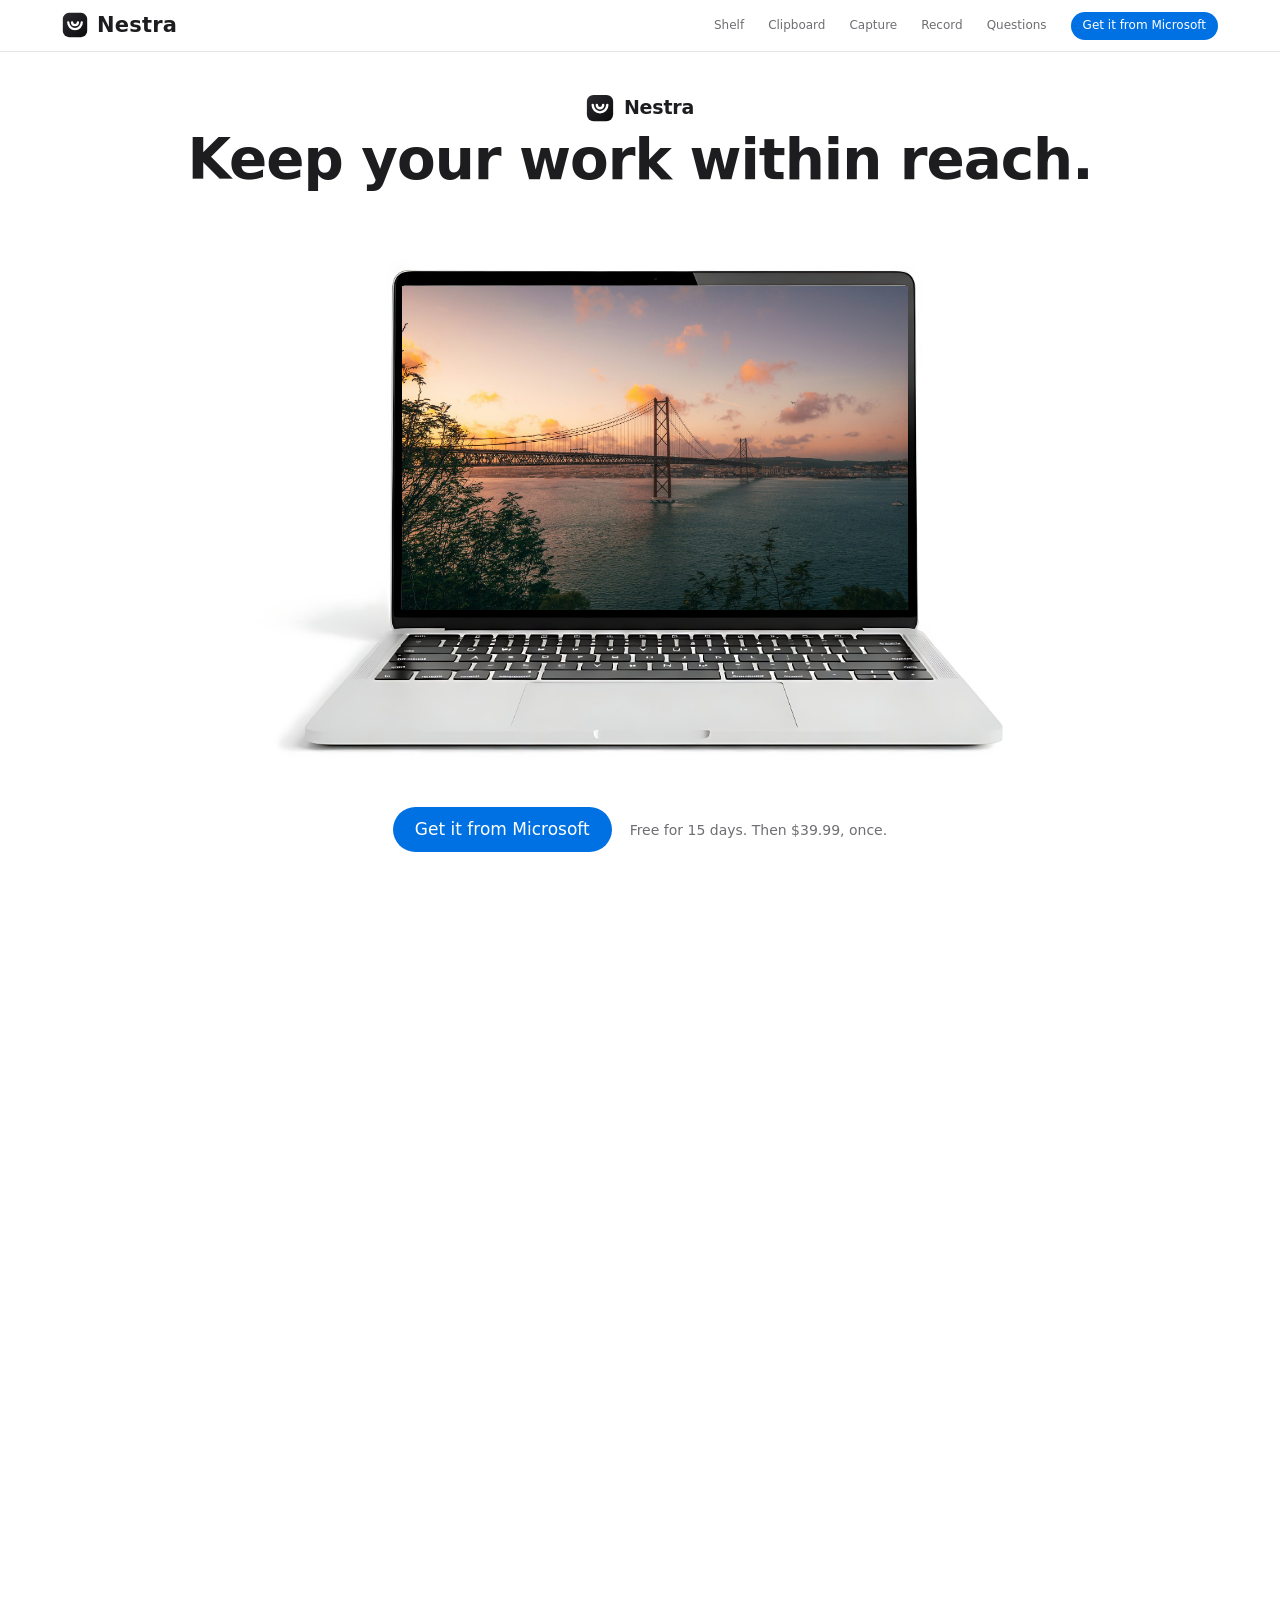
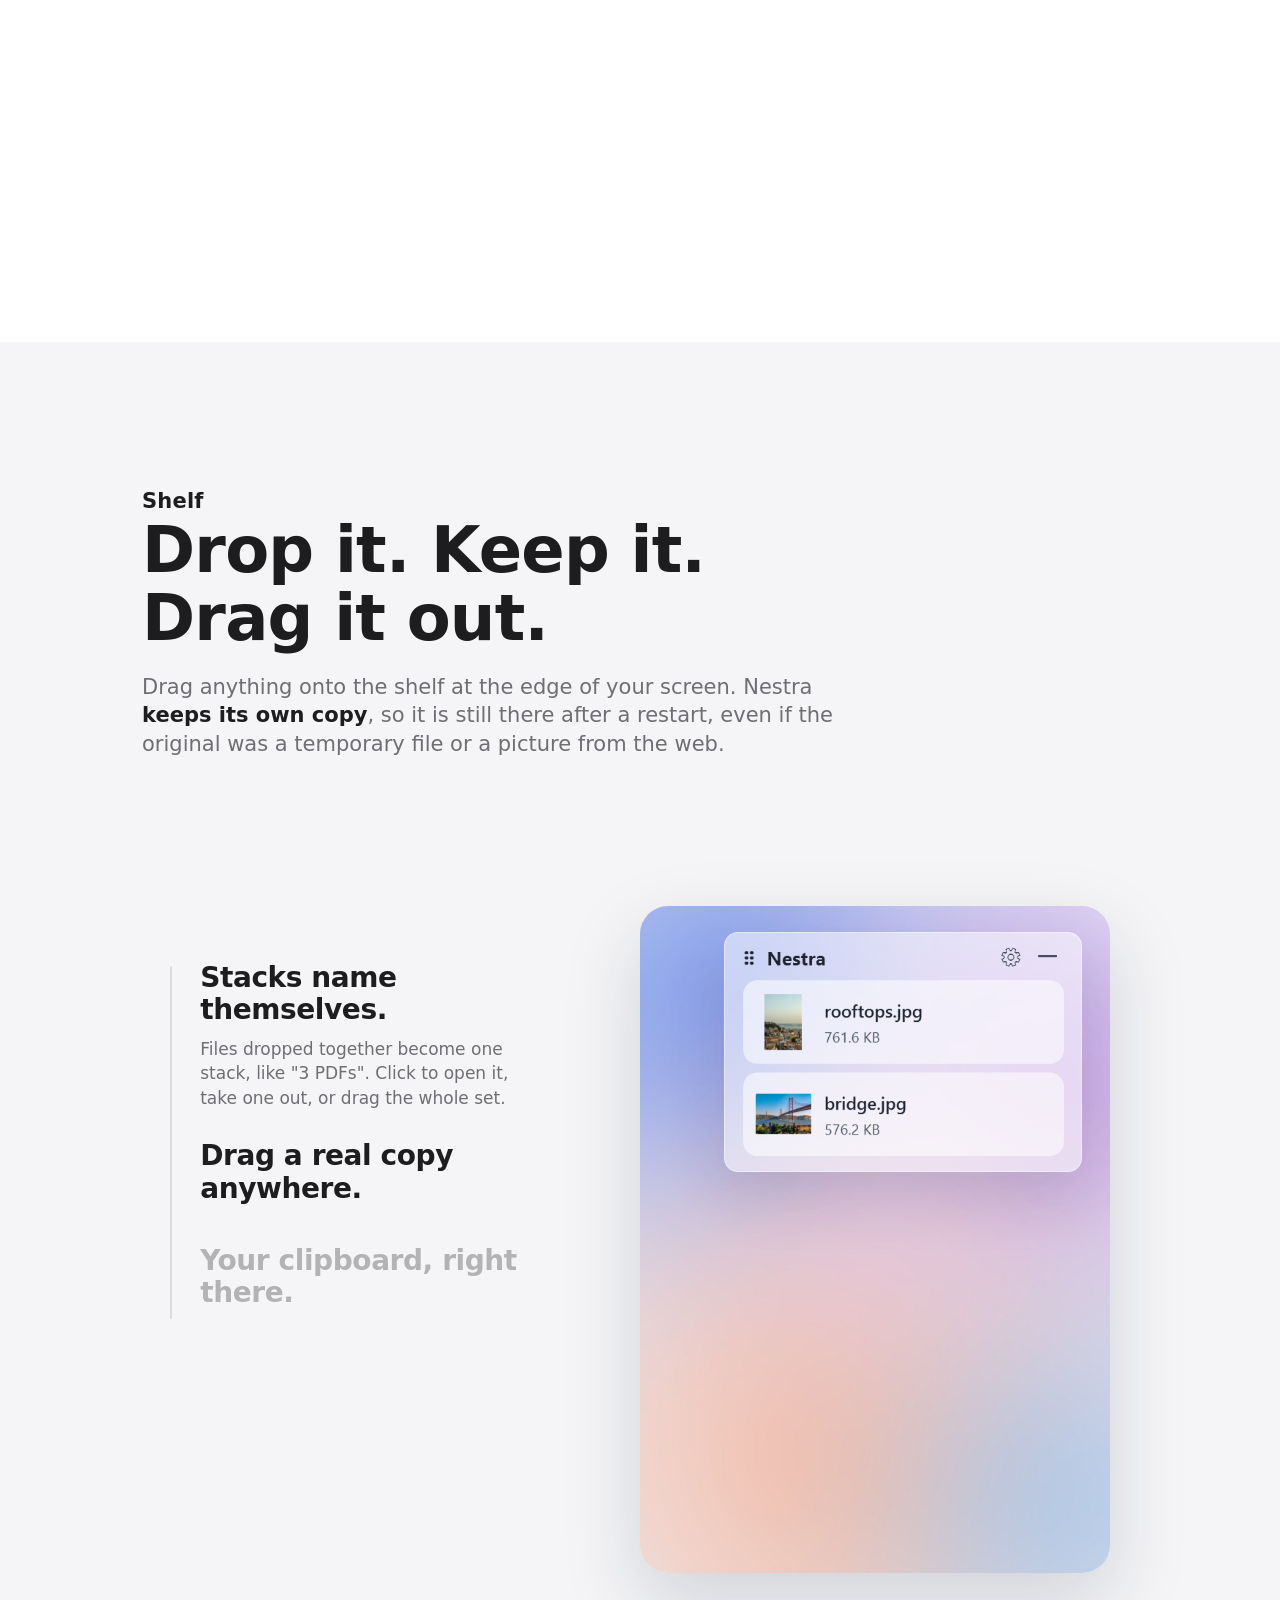
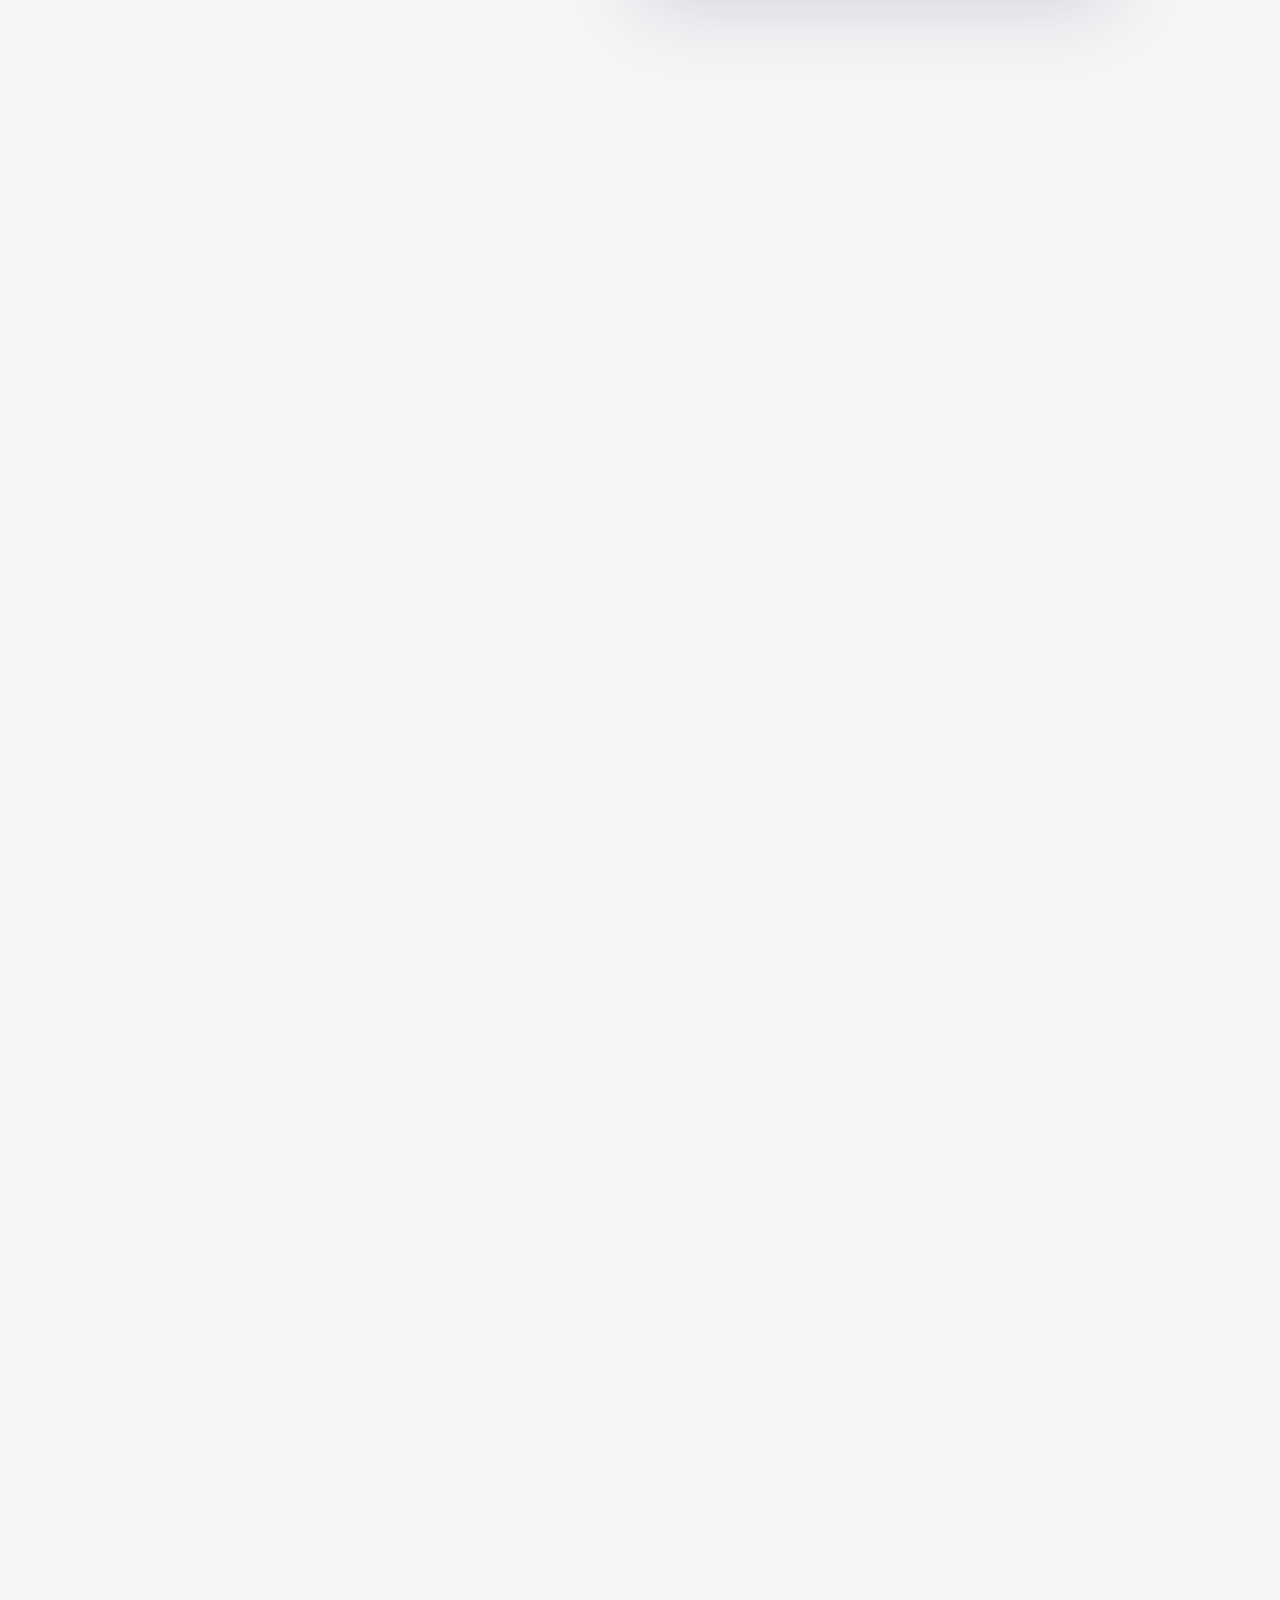
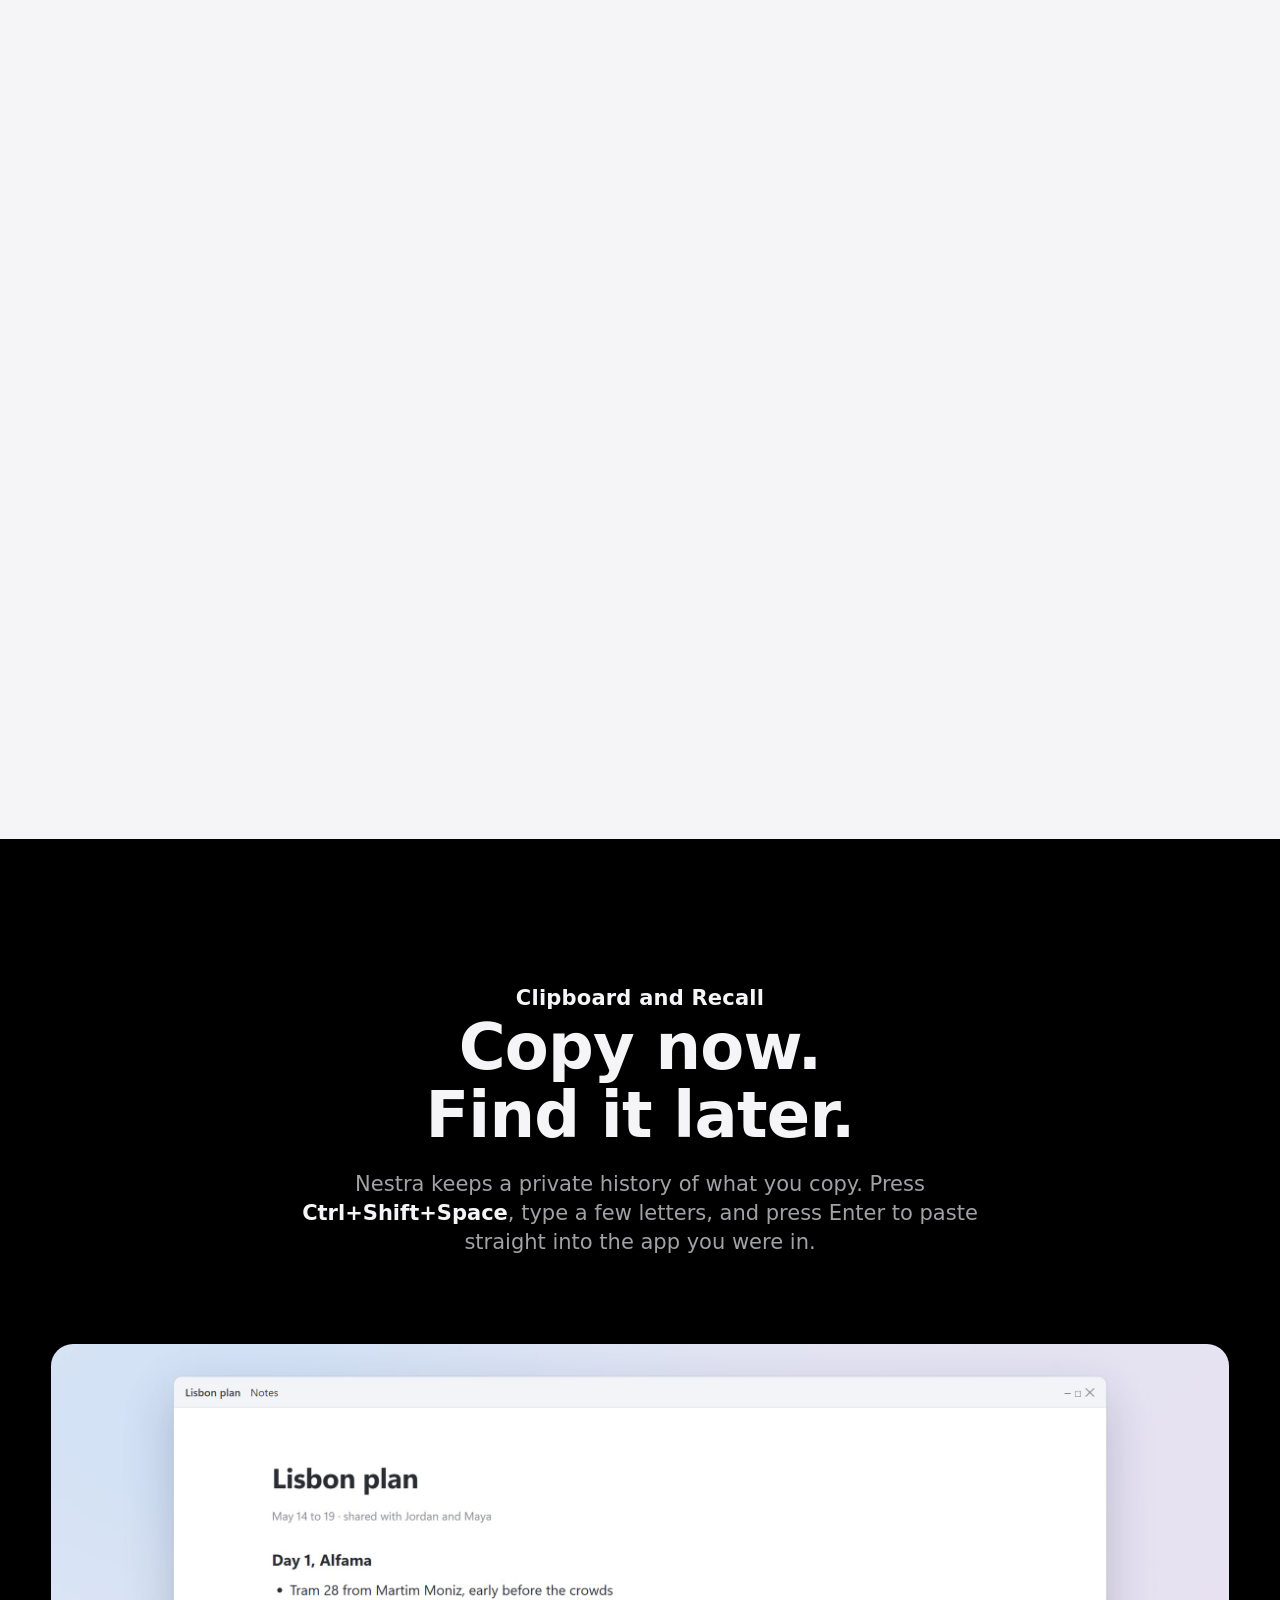
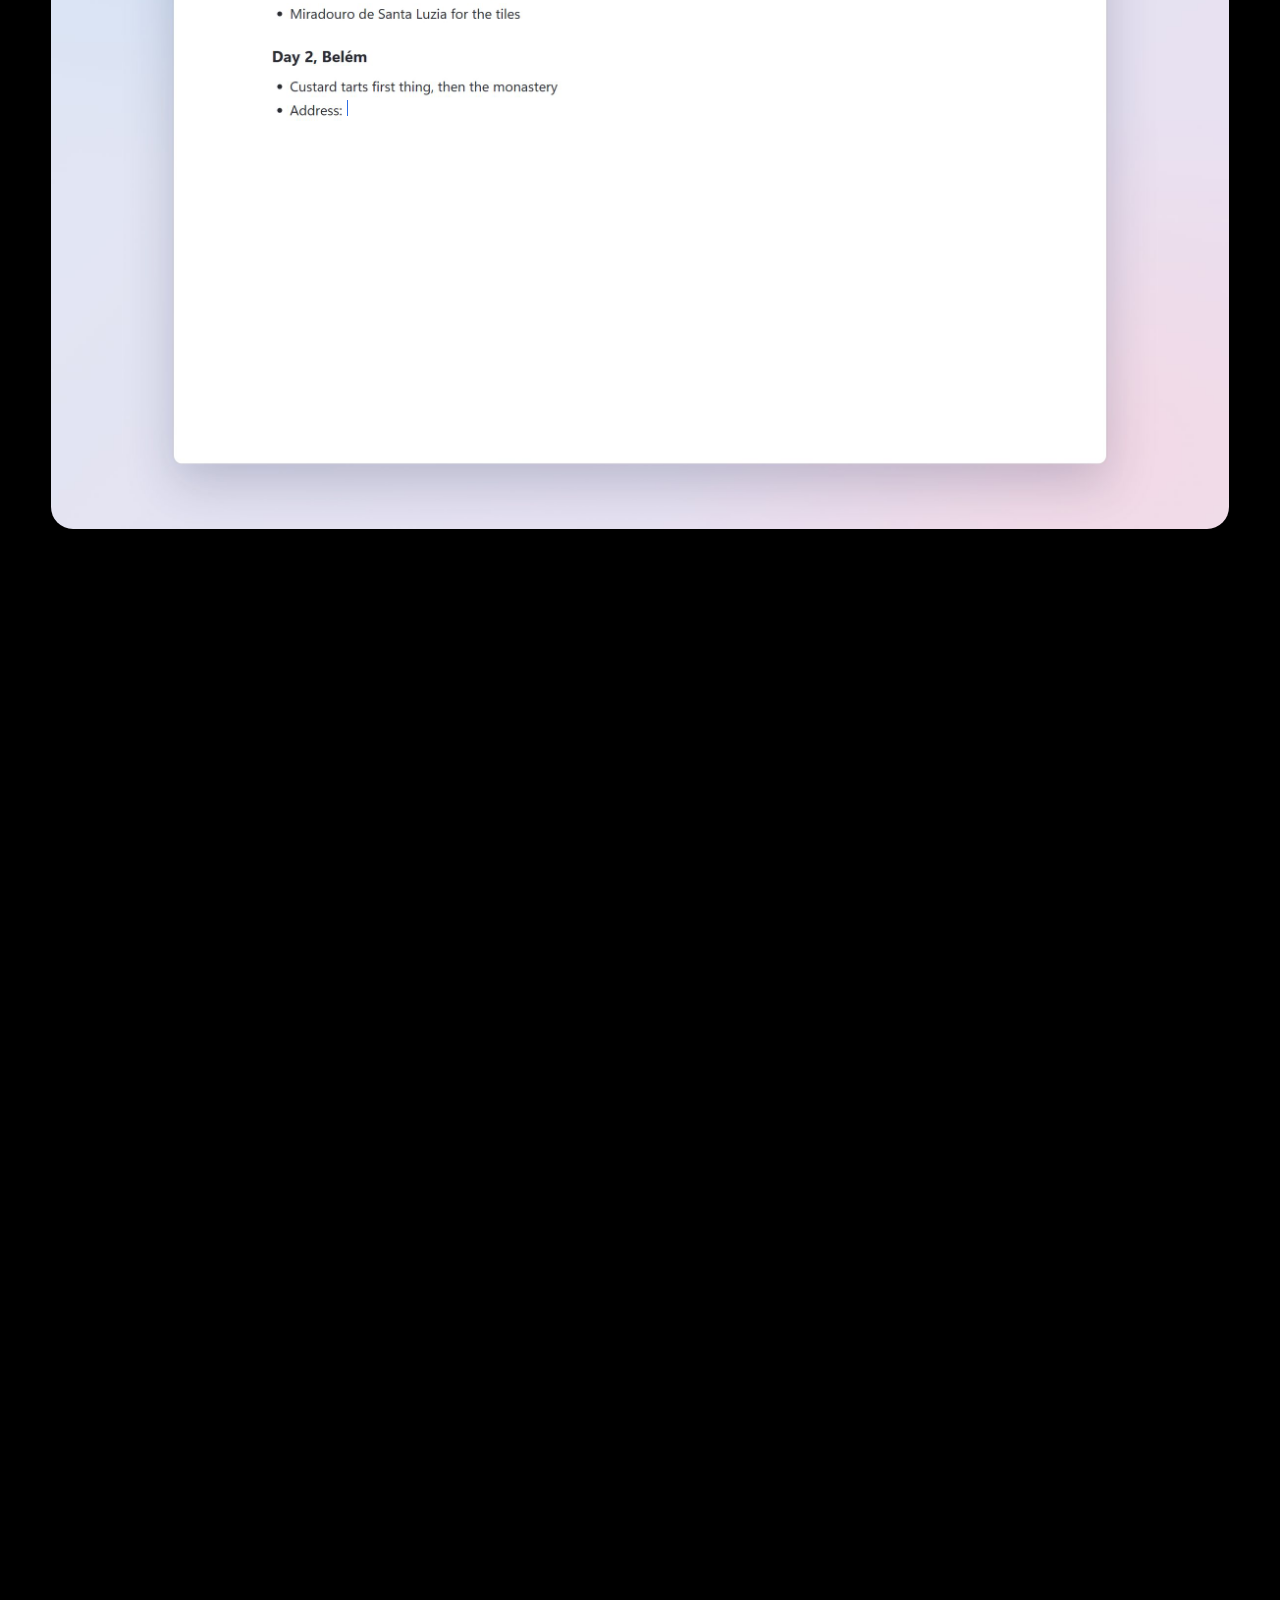
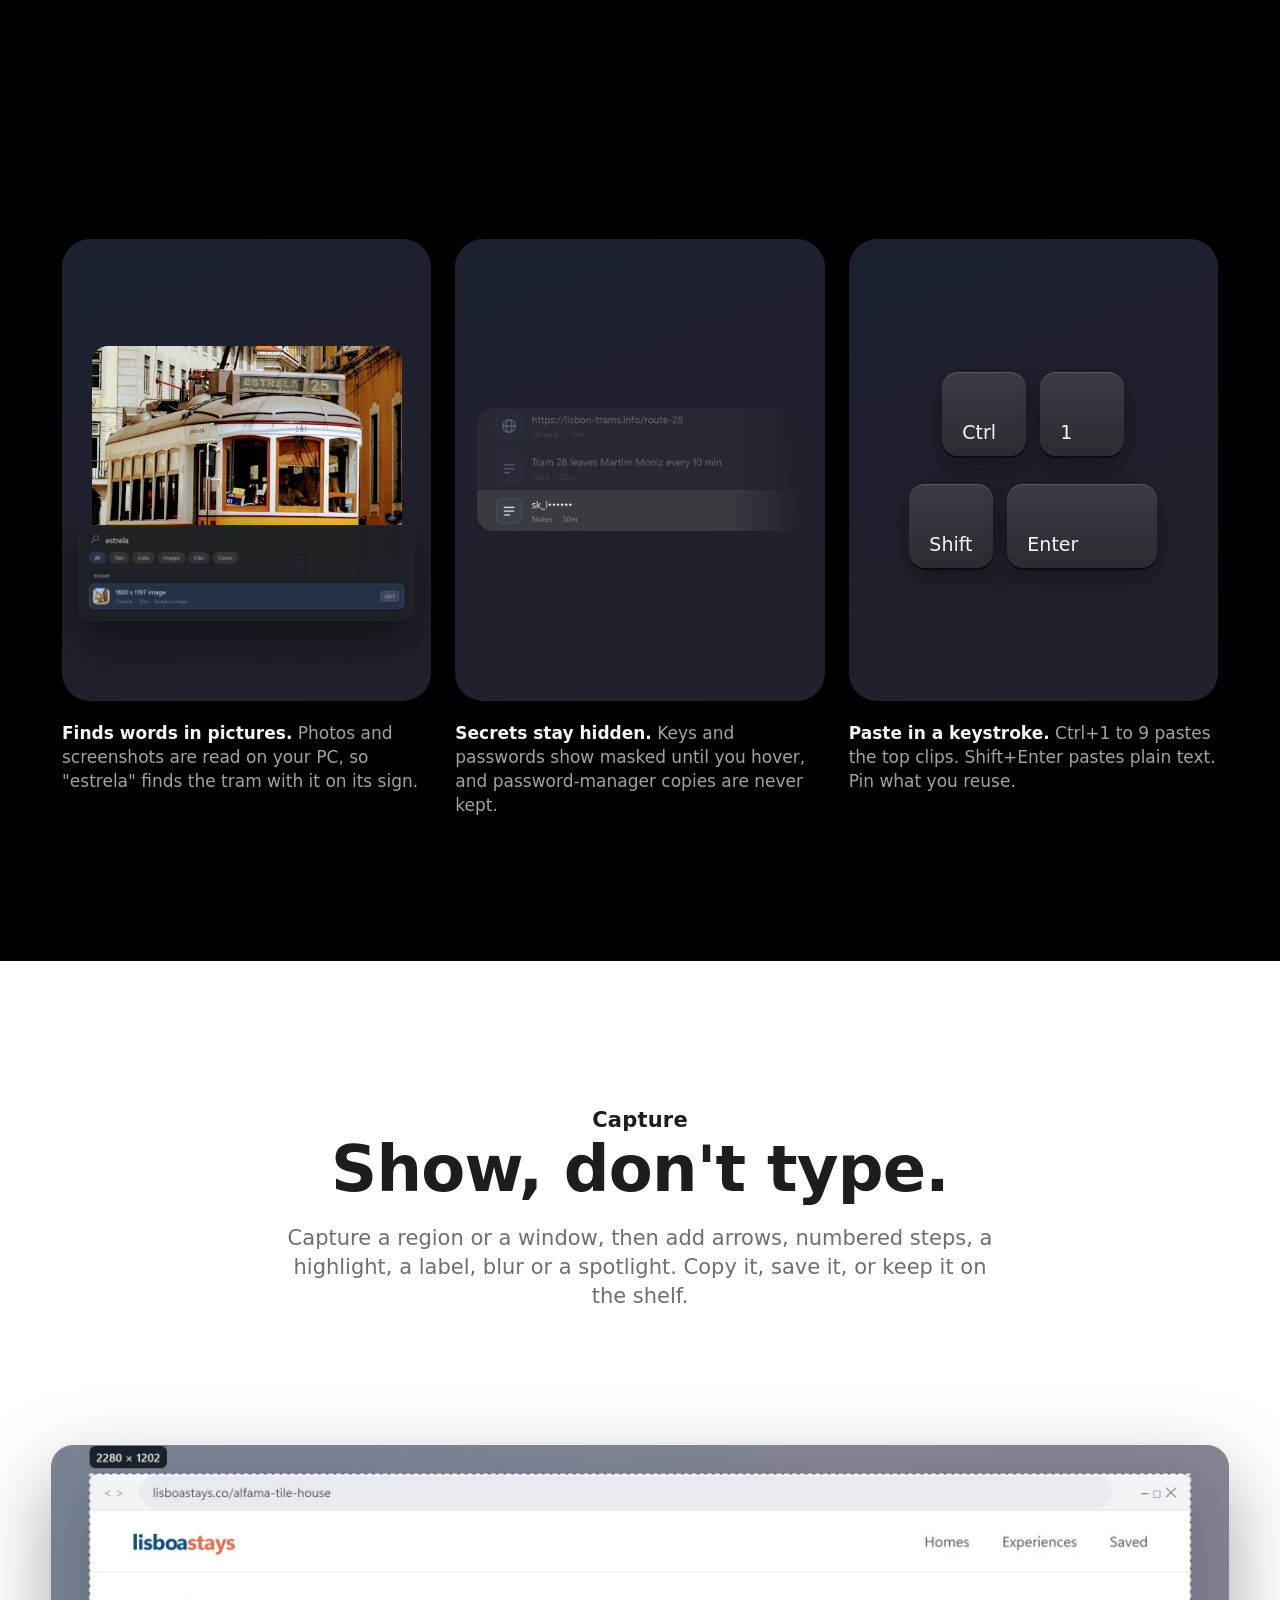
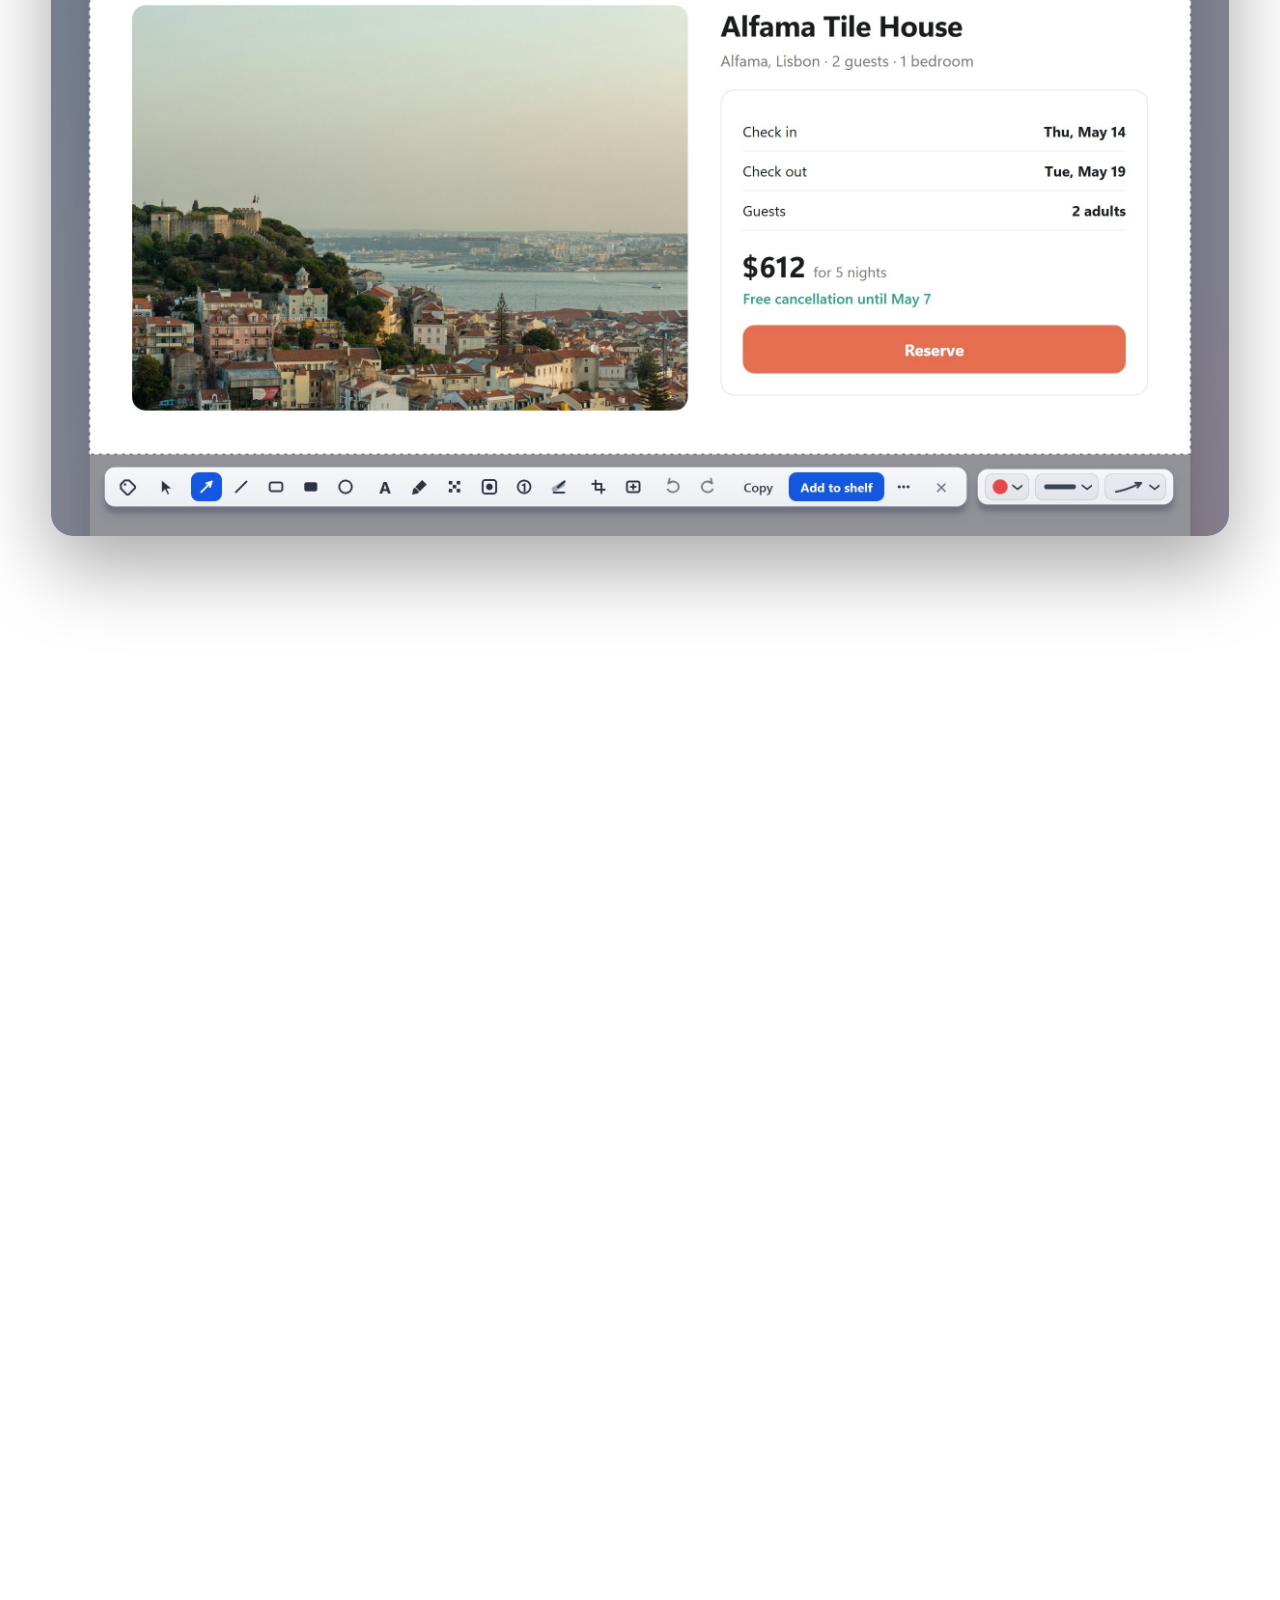
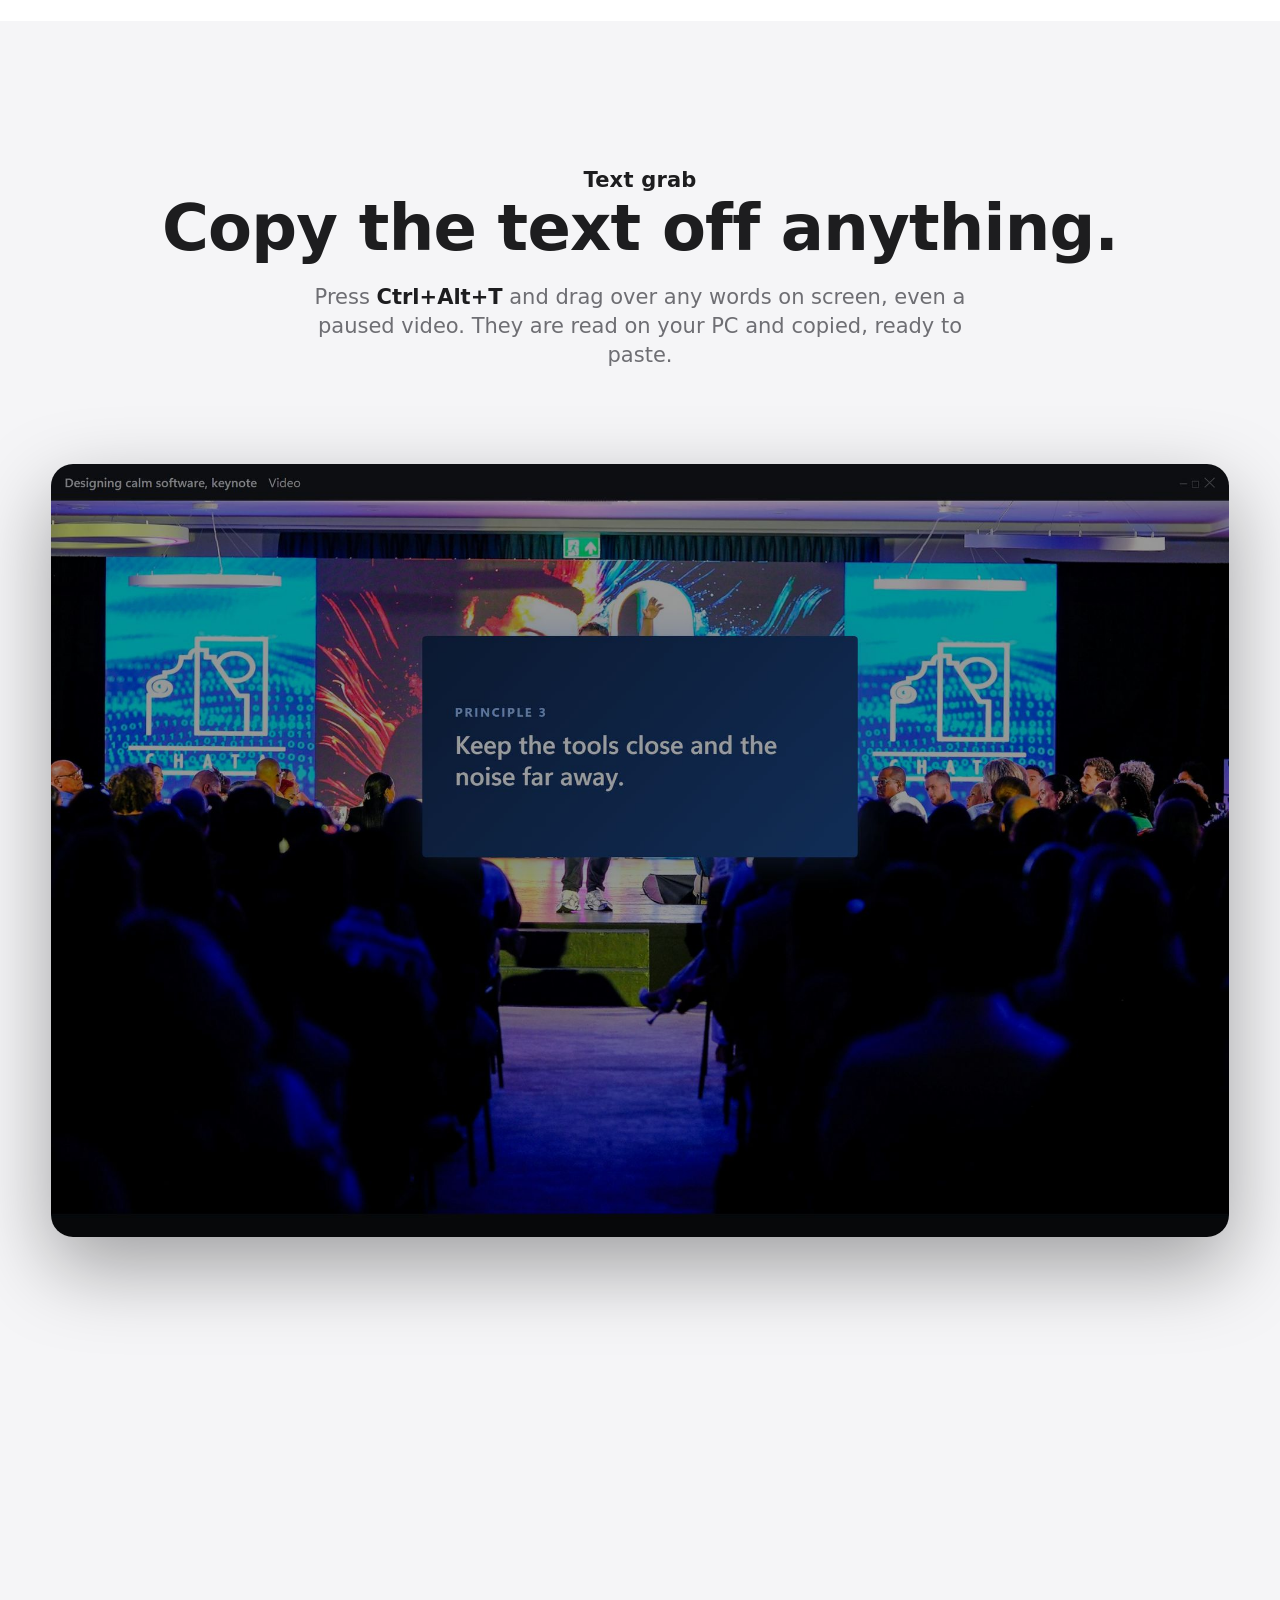
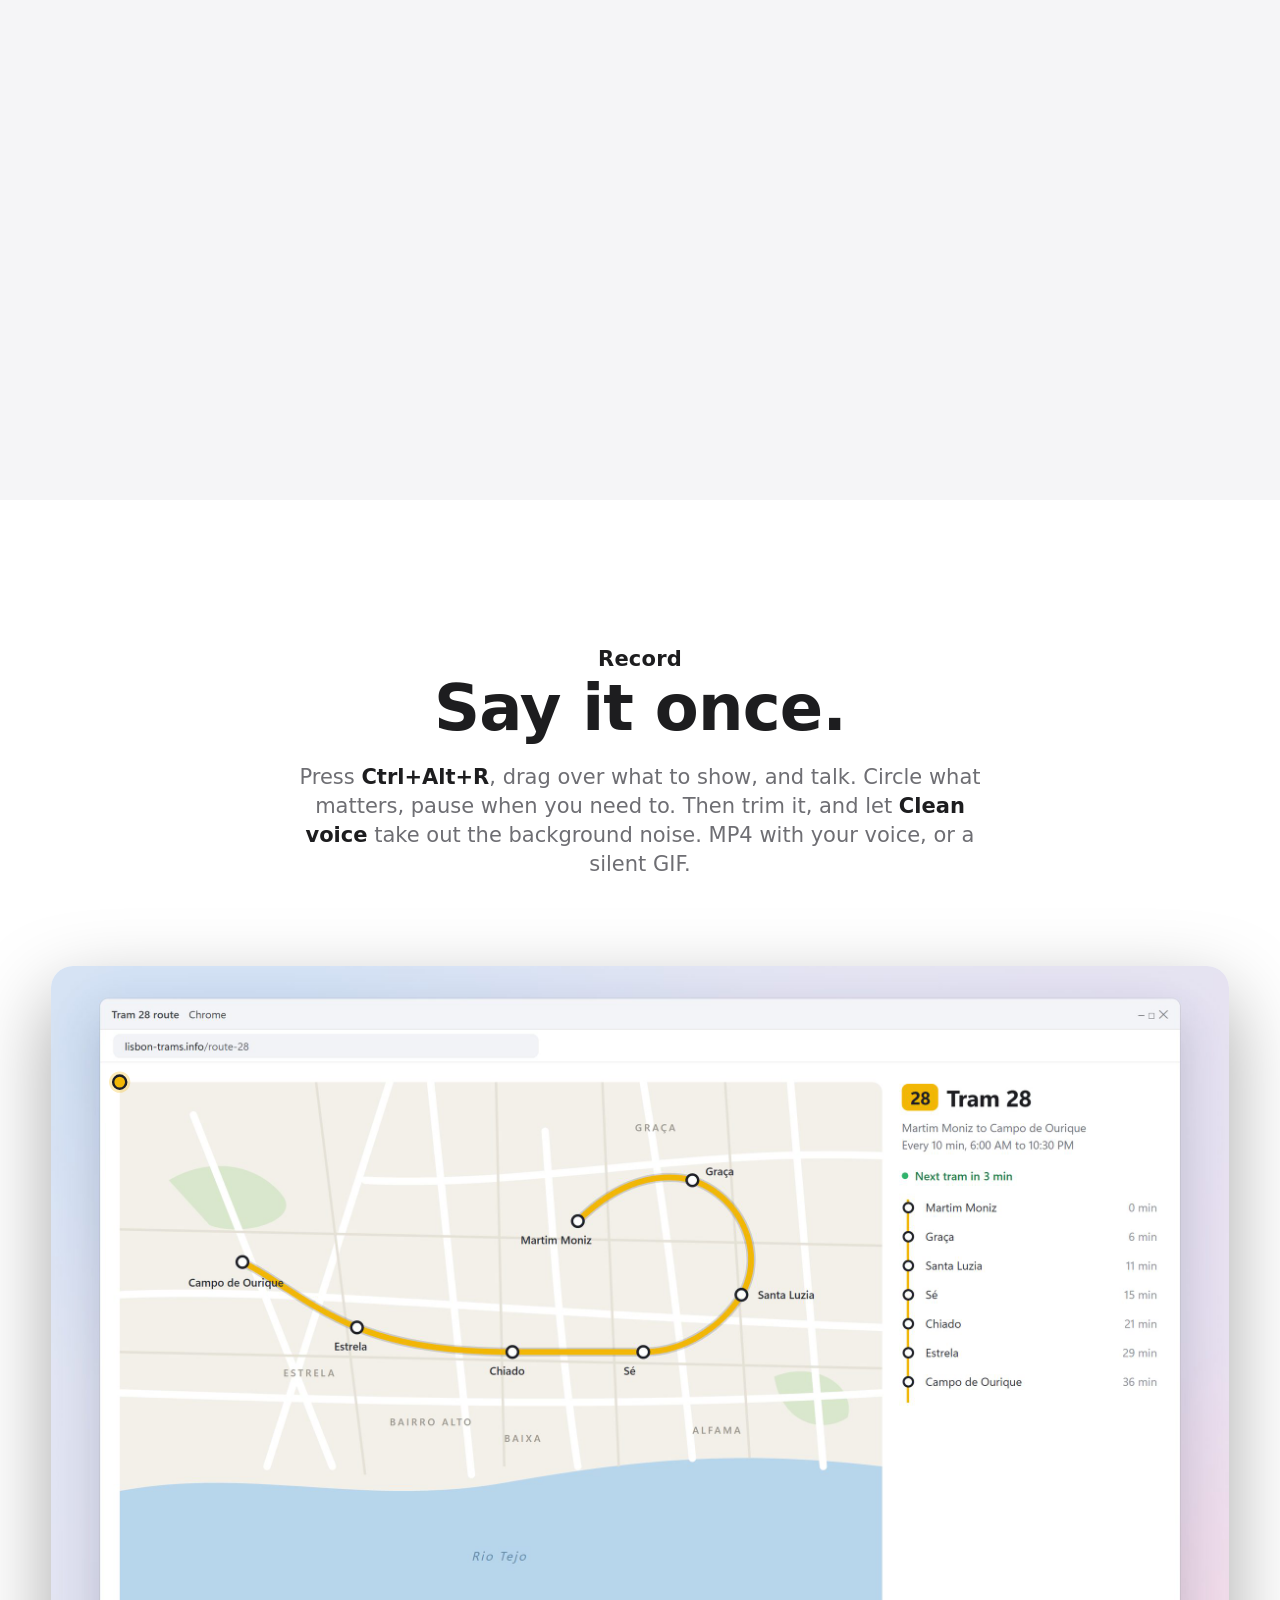
==== commit 685792e2: "Phone-first frames: Recall larger, booking card, tighter recording" ====
--- a/index.html
+++ b/index.html
@@ -438,6 +438,14 @@
   .rec .wavecard{left:45%;top:15%;width:31%}
 }
 @media (max-width:900px) and (prefers-color-scheme: dark){:root:not([data-theme="light"]) .phone-esf.light-only{display:none}:root:not([data-theme="light"]) .phone-esf.dark-only{display:block}}
+
+@media (max-width:900px) and (prefers-color-scheme: dark){:root:not([data-theme="light"]) .rwin .glass{background:rgba(30,32,38,.92)}}
+@media (max-width:900px){
+  .ins{left:35.317%;top:44.256%}
+  .rwin .glass{background:rgba(246,247,250,.9)}
+  :root[data-theme="dark"] .rwin .glass{background:rgba(30,32,38,.92)}
+  .rwin>*{-webkit-mask-image:linear-gradient(to right,#000 63%,transparent 79%);mask-image:linear-gradient(to right,#000 63%,transparent 79%)}
+}
 </style>
 </head>
 <body>
@@ -496,7 +504,7 @@
     <h2 class="h2 rise">Copy now.<br>Find it later.</h2>
     <p class="lead rise">Nestra keeps a private history of what you copy. Press <b>Ctrl+Shift+Space</b>, type a few letters, and press Enter to paste straight into the app you were in.</p>
   </div>
-  <div class="scene4" id="rscene"><div class="pin"><div style="--z:1.8462;--fx:.5" class="zm frame4">
+  <div class="scene4" id="rscene"><div class="pin"><div style="--z:2.6471;--fx:.4152" class="zm frame4">
     <div class="pv desk-only"><img decoding="async" loading="lazy" class="base" src="web4/notes.jpg" alt="Recall over a trip plan: typing belem finds the pinned café address, Enter pastes it into the notes"></div><div class="pv phone-only"><img decoding="async" loading="lazy" class="base" src="web4/notes-p.jpg" alt=""></div>
     <span class="ins"><span class="txt">Pastéis de Belém, Rua de Belém 84-92</span><i class="caret"></i></span>
     <div class="rwin light-only"><div class="glass"></div><img decoding="async" loading="lazy" src="web4/rt0-light.png" alt="" data-ar="1.17647"><img decoding="async" loading="lazy" src="web4/rt1-light.png" alt="" data-ar="1.07595"><img decoding="async" loading="lazy" src="web4/rt2-light.png" alt="" data-ar="1.17647"><img decoding="async" loading="lazy" src="web4/rt3-light.png" alt="" data-ar="2.44604"><img decoding="async" loading="lazy" src="web4/rt4-light.png" alt="" data-ar="3.50515"><img decoding="async" loading="lazy" src="web4/rt5-light.png" alt="" data-ar="3.50515"></div><div class="rwin dark-only"><div class="glass"></div><img decoding="async" loading="lazy" src="web4/rt0-dark.png" alt="" data-ar="1.17647"><img decoding="async" loading="lazy" src="web4/rt1-dark.png" alt="" data-ar="1.07595"><img decoding="async" loading="lazy" src="web4/rt2-dark.png" alt="" data-ar="1.17647"><img decoding="async" loading="lazy" src="web4/rt3-dark.png" alt="" data-ar="2.44604"><img decoding="async" loading="lazy" src="web4/rt4-dark.png" alt="" data-ar="3.50515"><img decoding="async" loading="lazy" src="web4/rt5-dark.png" alt="" data-ar="3.50515"></div>
@@ -520,7 +528,7 @@
     <h2 class="h2 rise">Show, don't type.</h2>
     <p class="lead rise">Capture a region or a window, then add arrows, numbered steps, a highlight, a label, blur or a spotlight. Copy it, save it, or keep it on the shelf.</p>
   </div>
-  <div class="scene4" id="cscene"><div class="pin"><div class="zm frame4 esf light-only" style="--z:1.9;--fx:1;aspect-ratio:2440/1432"><img decoding="async" loading="lazy" class="base" src="web4/es-light.jpg" alt=""><img decoding="async" loading="lazy" class="shp" data-k="0" src="web4/es-light-1.png" alt="" style="left:55.369%;top:38.757%;width:3.033%"><img decoding="async" loading="lazy" class="shp" data-k="1" src="web4/es-light-2.png" alt="" style="left:58.238%;top:58.310%;width:6.311%"><img decoding="async" loading="lazy" class="shp" data-k="2" src="web4/es-light-3.png" alt="" style="left:75.246%;top:58.520%;width:14.098%"><img decoding="async" loading="lazy" class="shp" data-k="3" src="web4/es-light-4.png" alt="" style="left:89.467%;top:67.249%;width:3.115%"><img decoding="async" loading="lazy" class="shp" data-k="4" src="web4/es-light-5.png" alt="" style="left:58.320%;top:81.355%;width:11.475%"></div><div class="zm frame4 esf dark-only" style="--z:1.9;--fx:1;aspect-ratio:2440/1432"><img decoding="async" loading="lazy" class="base" src="web4/es-dark.jpg" alt=""><img decoding="async" loading="lazy" class="shp" data-k="0" src="web4/es-dark-1.png" alt="" style="left:55.369%;top:38.757%;width:3.033%"><img decoding="async" loading="lazy" class="shp" data-k="1" src="web4/es-dark-2.png" alt="" style="left:58.238%;top:58.310%;width:6.311%"><img decoding="async" loading="lazy" class="shp" data-k="2" src="web4/es-dark-3.png" alt="" style="left:75.246%;top:58.520%;width:14.098%"><img decoding="async" loading="lazy" class="shp" data-k="3" src="web4/es-dark-4.png" alt="" style="left:89.467%;top:67.249%;width:3.115%"><img decoding="async" loading="lazy" class="shp" data-k="4" src="web4/es-dark-5.png" alt="" style="left:58.320%;top:81.355%;width:11.475%"></div><div class="frame4 esf phone-esf light-only" style="aspect-ratio:1560/1680"><img decoding="async" loading="lazy" class="base" src="web4/esp-light.jpg" alt=""><img decoding="async" loading="lazy" class="shp" data-k="0" src="web4/esp-light-1.png" alt="" style="left:5.064%;top:52.083%;width:4.808%"><img decoding="async" loading="lazy" class="shp" data-k="1" src="web4/esp-light-2.png" alt="" style="left:8.141%;top:67.798%;width:10.256%"><img decoding="async" loading="lazy" class="shp" data-k="2" src="web4/esp-light-3.png" alt="" style="left:39.231%;top:67.440%;width:27.949%"><img decoding="async" loading="lazy" class="shp" data-k="3" src="web4/esp-light-4.png" alt="" style="left:69.038%;top:75.417%;width:4.872%"><img decoding="async" loading="lazy" class="shp" data-k="4" src="web4/esp-light-5.png" alt="" style="left:28.654%;top:86.488%;width:17.949%"></div><div class="frame4 esf phone-esf dark-only" style="aspect-ratio:1560/1680"><img decoding="async" loading="lazy" class="base" src="web4/esp-dark.jpg" alt=""><img decoding="async" loading="lazy" class="shp" data-k="0" src="web4/esp-dark-1.png" alt="" style="left:5.064%;top:52.083%;width:4.808%"><img decoding="async" loading="lazy" class="shp" data-k="1" src="web4/esp-dark-2.png" alt="" style="left:8.141%;top:67.798%;width:10.256%"><img decoding="async" loading="lazy" class="shp" data-k="2" src="web4/esp-dark-3.png" alt="" style="left:39.231%;top:67.440%;width:27.949%"><img decoding="async" loading="lazy" class="shp" data-k="3" src="web4/esp-dark-4.png" alt="" style="left:69.038%;top:75.417%;width:4.872%"><img decoding="async" loading="lazy" class="shp" data-k="4" src="web4/esp-dark-5.png" alt="" style="left:28.654%;top:86.488%;width:17.949%"></div><p class="cap4"><span data-a="0" data-b="0.22">Capture a region, then mark it up.</span><span data-a="0.22" data-b="0.62">Highlight what matters and point at it.</span><span data-a="0.62" data-b="1.01">Number the steps. Add a label.</span></p></div></div>
+  <div class="scene4" id="cscene"><div class="pin"><div class="zm frame4 esf light-only" style="--z:1.9;--fx:1;aspect-ratio:2440/1432"><img decoding="async" loading="lazy" class="base" src="web4/es-light.jpg" alt=""><img decoding="async" loading="lazy" class="shp" data-k="0" src="web4/es-light-1.png" alt="" style="left:55.369%;top:38.757%;width:3.033%"><img decoding="async" loading="lazy" class="shp" data-k="1" src="web4/es-light-2.png" alt="" style="left:58.238%;top:58.310%;width:6.311%"><img decoding="async" loading="lazy" class="shp" data-k="2" src="web4/es-light-3.png" alt="" style="left:75.246%;top:58.520%;width:14.098%"><img decoding="async" loading="lazy" class="shp" data-k="3" src="web4/es-light-4.png" alt="" style="left:89.467%;top:67.249%;width:3.115%"><img decoding="async" loading="lazy" class="shp" data-k="4" src="web4/es-light-5.png" alt="" style="left:58.320%;top:81.355%;width:11.475%"></div><div class="zm frame4 esf dark-only" style="--z:1.9;--fx:1;aspect-ratio:2440/1432"><img decoding="async" loading="lazy" class="base" src="web4/es-dark.jpg" alt=""><img decoding="async" loading="lazy" class="shp" data-k="0" src="web4/es-dark-1.png" alt="" style="left:55.369%;top:38.757%;width:3.033%"><img decoding="async" loading="lazy" class="shp" data-k="1" src="web4/es-dark-2.png" alt="" style="left:58.238%;top:58.310%;width:6.311%"><img decoding="async" loading="lazy" class="shp" data-k="2" src="web4/es-dark-3.png" alt="" style="left:75.246%;top:58.520%;width:14.098%"><img decoding="async" loading="lazy" class="shp" data-k="3" src="web4/es-dark-4.png" alt="" style="left:89.467%;top:67.249%;width:3.115%"><img decoding="async" loading="lazy" class="shp" data-k="4" src="web4/es-dark-5.png" alt="" style="left:58.320%;top:81.355%;width:11.475%"></div><div class="frame4 esf phone-esf light-only" style="aspect-ratio:1188/1420"><img decoding="async" loading="lazy" class="base" src="web4/esp-light.jpg" alt=""><img decoding="async" loading="lazy" class="shp" data-k="0" src="web4/esp-light-1.png" alt="" style="left:3.620%;top:50.070%;width:6.313%"><img decoding="async" loading="lazy" class="shp" data-k="1" src="web4/esp-light-2.png" alt="" style="left:7.660%;top:68.662%;width:13.468%"><img decoding="async" loading="lazy" class="shp" data-k="2" src="web4/esp-light-3.png" alt="" style="left:48.485%;top:68.239%;width:36.700%"><img decoding="async" loading="lazy" class="shp" data-k="3" src="web4/esp-light-4.png" alt="" style="left:87.626%;top:77.676%;width:6.397%"><img decoding="async" loading="lazy" class="shp" data-k="4" src="web4/esp-light-5.png" alt="" style="left:34.596%;top:90.775%;width:23.569%"></div><div class="frame4 esf phone-esf dark-only" style="aspect-ratio:1188/1420"><img decoding="async" loading="lazy" class="base" src="web4/esp-dark.jpg" alt=""><img decoding="async" loading="lazy" class="shp" data-k="0" src="web4/esp-dark-1.png" alt="" style="left:3.620%;top:50.070%;width:6.313%"><img decoding="async" loading="lazy" class="shp" data-k="1" src="web4/esp-dark-2.png" alt="" style="left:7.660%;top:68.662%;width:13.468%"><img decoding="async" loading="lazy" class="shp" data-k="2" src="web4/esp-dark-3.png" alt="" style="left:48.485%;top:68.239%;width:36.700%"><img decoding="async" loading="lazy" class="shp" data-k="3" src="web4/esp-dark-4.png" alt="" style="left:87.626%;top:77.676%;width:6.397%"><img decoding="async" loading="lazy" class="shp" data-k="4" src="web4/esp-dark-5.png" alt="" style="left:34.596%;top:90.775%;width:23.569%"></div><p class="cap4"><span data-a="0" data-b="0.22">Capture a region, then mark it up.</span><span data-a="0.22" data-b="0.62">Highlight what matters and point at it.</span><span data-a="0.62" data-b="1.01">Number the steps. Add a label.</span></p></div></div>
 </section>
 
 <!-- 6 · text grab -->
@@ -545,7 +553,7 @@
     <h2 class="h2 rise">Say it once.</h2>
     <p class="lead rise">Press <b>Ctrl+Alt+R</b>, drag over what to show, and talk. Circle what matters, pause when you need to. Then trim it, and let <b>Clean voice</b> take out the background noise. MP4 with your voice, or a silent GIF.</p>
   </div>
-  <div class="scene4" id="recscene"><div class="pin"><div style="--z:1.8462;--fx:.5" class="zm frame4 rec">
+  <div class="scene4" id="recscene"><div class="pin"><div style="--z:1.9459;--fx:.5" class="zm frame4 rec">
     <div class="pv desk-only"><img decoding="async" loading="lazy" class="base" src="web4/map-bright.jpg" alt="Recording the Tram 28 route map: pick the region, record, circle Santa Luzia, pause">
     <img decoding="async" loading="lazy" class="base mdim" src="web4/map-dim.jpg" alt="">
     <img decoding="async" loading="lazy" class="base mbright" src="web4/map-bright.jpg" alt="">
